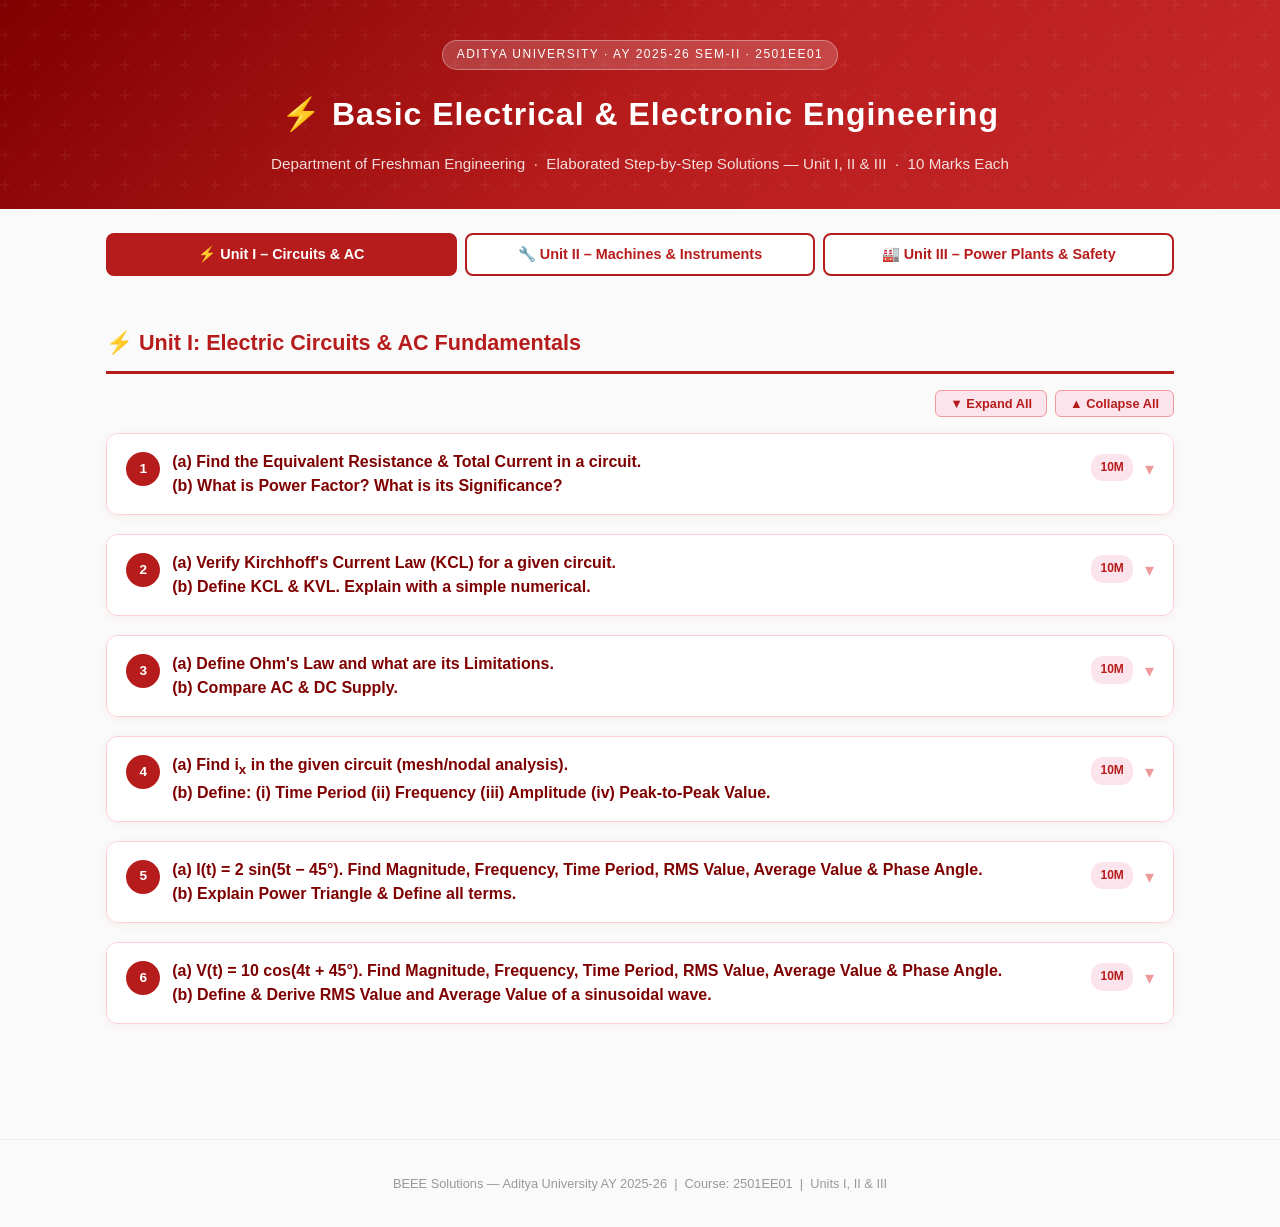
==== beee.html @ 3c29994c "Add files via upload" ====
<!DOCTYPE html>
<html lang="en">
<head>
<meta charset="UTF-8">
<meta name="viewport" content="width=device-width, initial-scale=1.0">
<title>BEEE Solutions – Unit I, II & III | Aditya University</title>
<link rel="stylesheet" href="css/style.css">
<style>
/* ===== PAGE-SPECIFIC OVERRIDES ===== */
:root {
  --primary: #b71c1c;
  --primary-dark: #7f0000;
  --primary-mid: #c62828;
  --accent: #ff6f00;
  --accent-light: #fff8e1;
  --bg: #fafafa;
  --card-bg: #ffffff;
  --border: #ffcdd2;
  --text: #1a1a1a;
  --muted: #666;
  --code-bg: #1a1a1a;
  --code-color: #ef9a9a;
  --step-bg: #fff3f3;
  --step-border: #b71c1c;
  --ans-bg: linear-gradient(90deg,#e8f5e9,#f1f8e9);
  --ans-border: #43a047;
  --ans-text: #1b5e20;
}

* { box-sizing: border-box; margin: 0; padding: 0; }

body {
  font-family: 'Georgia', 'Times New Roman', serif;
  background: var(--bg);
  color: var(--text);
  font-size: 15px;
  line-height: 1.8;
}

/* ── HEADER ── */
header {
  background: linear-gradient(135deg, #7f0000, #b71c1c, #c62828);
  color: #fff;
  text-align: center;
  padding: 2.5rem 1.5rem 2rem;
  position: relative;
  overflow: hidden;
}
header::before {
  content: '';
  position: absolute;
  inset: 0;
  background: url("data:image/svg+xml,%3Csvg width='60' height='60' viewBox='0 0 60 60' xmlns='http://www.w3.org/2000/svg'%3E%3Cg fill='none' fill-rule='evenodd'%3E%3Cg fill='%23ffffff' fill-opacity='0.04'%3E%3Cpath d='M36 34v-4h-2v4h-4v2h4v4h2v-4h4v-2h-4zm0-30V0h-2v4h-4v2h4v4h2V6h4V4h-4zM6 34v-4H4v4H0v2h4v4h2v-4h4v-2H6zM6 4V0H4v4H0v2h4v4h2V6h4V4H6z'/%3E%3C/g%3E%3C/g%3E%3C/svg%3E");
}
header .badge {
  display: inline-block;
  background: rgba(255,255,255,.18);
  border: 1px solid rgba(255,255,255,.35);
  border-radius: 20px;
  padding: 3px 14px;
  font-size: .75rem;
  letter-spacing: 1.5px;
  text-transform: uppercase;
  margin-bottom: 1rem;
  font-family: 'Arial', sans-serif;
}
header h1 {
  font-size: 2rem;
  font-weight: 800;
  letter-spacing: 1px;
  margin-bottom: .4rem;
  font-family: 'Arial', sans-serif;
}
header p { font-size: .95rem; opacity: .85; font-family: 'Arial', sans-serif; }

/* ── TABS ── */
.tabs {
  display: flex;
  gap: 8px;
  max-width: 1100px;
  margin: 1.5rem auto 0;
  padding: 0 1rem;
  flex-wrap: wrap;
}
.tab-btn {
  flex: 1;
  min-width: 180px;
  padding: 11px 16px;
  border: 2px solid var(--primary);
  background: #fff;
  color: var(--primary);
  font-weight: 700;
  font-size: .9rem;
  border-radius: 8px;
  cursor: pointer;
  transition: all .2s;
  font-family: 'Arial', sans-serif;
}
.tab-btn.active, .tab-btn:hover { background: var(--primary); color: #fff; }

/* ── CONTAINER ── */
.container { max-width: 1100px; margin: 0 auto; padding: 1.5rem 1rem 4rem; }
.tab-content { display: none; }
.tab-content.active { display: block; }

/* ── UNIT TITLE ── */
.unit-title {
  font-size: 1.35rem;
  font-weight: 800;
  color: var(--primary);
  border-bottom: 3px solid var(--primary);
  padding-bottom: 8px;
  margin: 1.5rem 0 1rem;
  display: flex;
  align-items: center;
  gap: 10px;
  font-family: 'Arial', sans-serif;
}

/* ── CTRL BAR ── */
.ctrl-bar { display: flex; justify-content: flex-end; gap: 8px; margin-bottom: 1rem; }
.ctrl-btn {
  background: #fce4ec;
  border: 1px solid #ef9a9a;
  color: var(--primary);
  font-weight: 600;
  font-size: .8rem;
  padding: 5px 14px;
  border-radius: 6px;
  cursor: pointer;
  font-family: 'Arial', sans-serif;
}
.ctrl-btn:hover { background: var(--primary); color: #fff; }

/* ── QUESTION CARD ── */
.q-card {
  background: var(--card-bg);
  border: 1px solid var(--border);
  border-radius: 12px;
  margin-bottom: 1.2rem;
  box-shadow: 0 2px 8px rgba(183,28,28,.06);
  overflow: hidden;
  transition: box-shadow .2s;
}
.q-card:hover { box-shadow: 0 4px 18px rgba(183,28,28,.13); }
.q-header {
  display: flex;
  align-items: flex-start;
  gap: 12px;
  padding: 1rem 1.2rem;
  cursor: pointer;
  user-select: none;
  background: #fff;
}
.q-num {
  flex-shrink: 0;
  width: 34px;
  height: 34px;
  background: var(--primary);
  color: #fff;
  border-radius: 50%;
  display: flex;
  align-items: center;
  justify-content: center;
  font-weight: 800;
  font-size: .85rem;
  margin-top: 2px;
  font-family: 'Arial', sans-serif;
}
.q-text {
  flex: 1;
  font-weight: 700;
  font-size: 1rem;
  color: var(--primary-dark);
  line-height: 1.5;
  font-family: 'Arial', sans-serif;
}
.q-marks {
  flex-shrink: 0;
  background: #fce4ec;
  color: var(--primary);
  font-size: .75rem;
  font-weight: 700;
  padding: 3px 9px;
  border-radius: 12px;
  white-space: nowrap;
  font-family: 'Arial', sans-serif;
  margin-top: 4px;
}
.q-toggle {
  flex-shrink: 0;
  font-size: 1.1rem;
  color: #ef9a9a;
  margin-top: 4px;
  transition: transform .25s;
}
.q-card.open .q-toggle { transform: rotate(180deg); color: var(--primary); }

.q-body { display: none; border-top: 2px solid #fce4ec; background: #fff9f9; }
.q-card.open .q-body { display: block; }
.q-body-inner { padding: 1.4rem 1.5rem; }

/* ── PART HEADER ── */
.part-header {
  display: flex;
  align-items: center;
  gap: 10px;
  background: var(--primary);
  color: #fff;
  padding: 6px 14px;
  border-radius: 6px;
  margin: 1rem 0 .7rem;
  font-family: 'Arial', sans-serif;
  font-weight: 700;
  font-size: .9rem;
}

/* ── STEP GROUP ── */
.step-group { margin-bottom: 1.1rem; }
.step-label {
  display: inline-block;
  background: var(--primary);
  color: #fff;
  font-size: .72rem;
  font-weight: 700;
  letter-spacing: 1.5px;
  text-transform: uppercase;
  padding: 3px 10px;
  border-radius: 4px 4px 0 0;
  margin-bottom: 0;
  font-family: 'Arial', sans-serif;
}
.step-body {
  background: var(--step-bg);
  border-left: 4px solid var(--primary);
  border-radius: 0 6px 6px 6px;
  padding: 10px 14px;
}
.step-body p, .step-body li { margin-bottom: 4px; font-size: .95rem; }
.step-body ul { padding-left: 18px; }

/* ── CONCEPT BOX ── */
.concept-box {
  background: var(--accent-light);
  border-left: 4px solid var(--accent);
  border-radius: 0 6px 6px 0;
  padding: 10px 14px;
  margin-bottom: 1rem;
  font-size: .93rem;
  font-family: 'Arial', sans-serif;
}
.concept-box strong { color: #e65100; }

/* ── NOTE ── */
.note {
  background: #fff3e0;
  border-left: 4px solid #ff8f00;
  border-radius: 0 6px 6px 0;
  padding: 8px 12px;
  margin: 8px 0;
  font-size: .88rem;
  color: #7a4000;
  font-family: 'Arial', sans-serif;
}

/* ── MATH / CODE ── */
.math {
  display: block;
  background: var(--code-bg);
  color: var(--code-color);
  font-family: 'Courier New', monospace;
  font-size: .9rem;
  padding: 10px 16px;
  border-radius: 6px;
  margin: 8px 0;
  white-space: pre-wrap;
  line-height: 1.9;
}

/* ── ANSWER BOX ── */
.ans-box {
  background: var(--ans-bg);
  border: 2px solid var(--ans-border);
  border-radius: 8px;
  padding: 12px 18px;
  margin-top: 1rem;
  display: flex;
  gap: 10px;
  align-items: flex-start;
  font-family: 'Arial', sans-serif;
}
.ans-icon { font-size: 1.3rem; flex-shrink: 0; }
.ans-text { font-weight: 700; font-size: 1rem; color: var(--ans-text); }

/* ── IMAGE BLOCK ── */
.img-block {
  text-align: center;
  margin: 1rem 0;
}
.img-block img {
  max-width: 100%;
  max-height: 320px;
  border-radius: 8px;
  border: 2px solid var(--border);
  box-shadow: 0 2px 12px rgba(0,0,0,.12);
  object-fit: contain;
  background: #fff;
}
.img-caption {
  font-size: .8rem;
  color: var(--muted);
  margin-top: 5px;
  font-style: italic;
  font-family: 'Arial', sans-serif;
}

/* ── TABLE ── */
.comp-table {
  width: 100%;
  border-collapse: collapse;
  margin: .8rem 0;
  font-size: .9rem;
  font-family: 'Arial', sans-serif;
}
.comp-table th {
  background: var(--primary);
  color: #fff;
  padding: 8px 12px;
  text-align: left;
  font-weight: 700;
}
.comp-table td {
  padding: 7px 12px;
  border: 1px solid var(--border);
  vertical-align: top;
}
.comp-table tr:nth-child(even) td { background: #fff9f9; }

/* ── FORMULA BOX ── */
.formula {
  background: #fff9c4;
  border: 1px solid #f9a825;
  border-radius: 6px;
  padding: 8px 14px;
  font-family: 'Courier New', monospace;
  font-size: .95rem;
  margin: 8px 0;
  text-align: center;
}

/* ── VERIFY BADGE ── */
.verify {
  display: inline-flex;
  align-items: center;
  gap: 5px;
  background: #e8f5e9;
  border: 1px solid #a5d6a7;
  color: #1b5e20;
  font-size: .75rem;
  font-weight: 700;
  padding: 3px 10px;
  border-radius: 20px;
  margin-bottom: .7rem;
  letter-spacing: .5px;
  font-family: 'Arial', sans-serif;
}

/* ── PRINT ── */
@media print {
  .tabs, .ctrl-bar { display: none; }
  .tab-content { display: block !important; }
  .q-body { display: block !important; }
  .q-toggle { display: none; }
  body { background: #fff; }
  .q-card { box-shadow: none; border: 1px solid #ccc; page-break-inside: avoid; }
}
</style>
</head>
<body>

<header>
  <div class="badge">Aditya University · AY 2025-26 SEM-II · 2501EE01</div>
  <h1>⚡ Basic Electrical &amp; Electronic Engineering</h1>
  <p>Department of Freshman Engineering &nbsp;·&nbsp; Elaborated Step-by-Step Solutions — Unit I, II &amp; III &nbsp;·&nbsp; 10 Marks Each</p>
</header>

<div class="tabs">
  <button class="tab-btn active" onclick="switchTab('u1')">⚡ Unit I – Circuits &amp; AC</button>
  <button class="tab-btn" onclick="switchTab('u2')">🔧 Unit II – Machines &amp; Instruments</button>
  <button class="tab-btn" onclick="switchTab('u3')">🏭 Unit III – Power Plants &amp; Safety</button>
</div>

<div class="container">

<!-- ════════════════════ UNIT I ════════════════════ -->
<div id="u1" class="tab-content active">
<div class="unit-title">⚡ Unit I: Electric Circuits &amp; AC Fundamentals</div>
<div class="ctrl-bar">
  <button class="ctrl-btn" onclick="expandAll('u1')">▼ Expand All</button>
  <button class="ctrl-btn" onclick="collapseAll('u1')">▲ Collapse All</button>
</div>

<!-- Q1 -->
<div class="q-card" onclick="toggle(this)">
<div class="q-header">
  <div class="q-num">1</div>
  <div class="q-text">
    (a) Find the Equivalent Resistance &amp; Total Current in a circuit.<br>
    (b) What is Power Factor? What is its Significance?
  </div>
  <div class="q-marks">10M</div>
  <div class="q-toggle">▾</div>
</div>
<div class="q-body"><div class="q-body-inner">

<div class="part-header">Part (a): Equivalent Resistance &amp; Total Current</div>

<div class="concept-box"><strong>Key Concept:</strong> In a series circuit, R<sub>eq</sub> = R₁ + R₂ + ... | In a parallel circuit, 1/R<sub>eq</sub> = 1/R₁ + 1/R₂ + ... | Total Current I = V / R<sub>eq</sub> (Ohm's Law)</div>

<div class="img-block">
  <img src="https://upload.wikimedia.org/wikipedia/commons/thumb/9/9b/Resistors_in_series_and_parallel.svg/600px-Resistors_in_series_and_parallel.svg.png" alt="Resistors in Series and Parallel">
  <div class="img-caption">Fig: Resistors in Series and Parallel combination</div>
</div>

<div class="step-group">
<div class="step-label">Series Circuit Analysis</div>
<div class="step-body">
<code class="math">For resistors R₁, R₂, R₃ connected in SERIES:
  R_eq = R₁ + R₂ + R₃

Example: R₁ = 10Ω, R₂ = 20Ω, R₃ = 30Ω, V = 60V
  R_eq = 10 + 20 + 30 = 60Ω
  I_total = V / R_eq = 60 / 60 = 1 A

  Voltage drops:
    V₁ = I × R₁ = 1 × 10 = 10V
    V₂ = I × R₂ = 1 × 20 = 20V
    V₃ = I × R₃ = 1 × 30 = 30V
    Check: V₁ + V₂ + V₃ = 10 + 20 + 30 = 60V ✓</code>
</div></div>

<div class="step-group">
<div class="step-label">Parallel Circuit Analysis</div>
<div class="step-body">
<code class="math">For resistors R₁, R₂, R₃ connected in PARALLEL:
  1/R_eq = 1/R₁ + 1/R₂ + 1/R₃

Example: R₁ = 10Ω, R₂ = 20Ω, R₃ = 30Ω, V = 60V
  1/R_eq = 1/10 + 1/20 + 1/30
         = 6/60 + 3/60 + 2/60
         = 11/60
  R_eq = 60/11 ≈ 5.45Ω

  I_total = V / R_eq = 60 / 5.45 ≈ 11 A

  Branch currents:
    I₁ = V/R₁ = 60/10 = 6A
    I₂ = V/R₂ = 60/20 = 3A
    I₃ = V/R₃ = 60/30 = 2A
    I_total = 6 + 3 + 2 = 11A ✓</code>
</div></div>

<div class="part-header">Part (b): Power Factor and its Significance</div>

<div class="step-group">
<div class="step-label">Definition of Power Factor</div>
<div class="step-body">
<p>Power Factor (PF) is the ratio of <strong>Active (Real) Power (P)</strong> consumed by a circuit to the <strong>Apparent Power (S)</strong> supplied to the circuit.</p>
<div class="formula">Power Factor = P / S = cos φ</div>
<code class="math">Where:
  P = Active Power (Watts, W)         — useful work done
  S = Apparent Power (Volt-Amperes, VA) — total power supplied
  Q = Reactive Power (VAR)             — stored/returned power

  Power Factor = cos φ  (dimensionless, ranges from 0 to 1)
  φ = phase angle between voltage and current</code>
</div></div>

<div class="step-group">
<div class="step-label">Power Factor Triangle</div>
<div class="step-body">
<code class="math">  S (Apparent Power, VA)
  │╲
  │  ╲
Q │    ╲  S = √(P² + Q²)
  │      ╲
  └────────╲
      P (Real Power, W)

  cos φ = P/S (Power Factor)
  sin φ = Q/S
  tan φ = Q/P</code>
</div></div>

<div class="step-group">
<div class="step-label">Significance of Power Factor</div>
<div class="step-body">
<ul>
  <li><strong>Unity PF (cos φ = 1):</strong> Pure resistive load — all power is consumed as useful work (ideal condition).</li>
  <li><strong>Zero PF (cos φ = 0):</strong> Pure reactive load — no real power consumed, all power is reactive.</li>
  <li><strong>Low PF (0 to 0.8):</strong> More current drawn for the same real power → increased I²R losses in transmission lines.</li>
  <li><strong>Economic Significance:</strong> Electricity boards penalize industries with low PF (below 0.85). Higher PF reduces electricity bills.</li>
  <li><strong>Equipment Rating:</strong> Generators, transformers, cables are rated in kVA. Low PF means less kW output for same kVA capacity.</li>
  <li><strong>Power Factor Correction:</strong> Achieved by connecting capacitor banks in parallel for inductive loads (motors, transformers).</li>
</ul>
</div></div>

<div class="ans-box"><div class="ans-icon">✅</div>
<div class="ans-text">R_eq(series) = ΣR; R_eq(parallel) = 1/Σ(1/R); I = V/R_eq. Power Factor = cos φ = P/S; Low PF increases losses and electricity cost; corrected using capacitors.</div></div>
</div></div></div>

<!-- Q2 -->
<div class="q-card" onclick="toggle(this)">
<div class="q-header">
  <div class="q-num">2</div>
  <div class="q-text">
    (a) Verify Kirchhoff's Current Law (KCL) for a given circuit.<br>
    (b) Define KCL &amp; KVL. Explain with a simple numerical.
  </div>
  <div class="q-marks">10M</div>
  <div class="q-toggle">▾</div>
</div>
<div class="q-body"><div class="q-body-inner">

<div class="part-header">Part (a) &amp; (b): Kirchhoff's Laws</div>

<div class="img-block">
  <img src="https://upload.wikimedia.org/wikipedia/commons/thumb/e/e4/Kirchhoff%27s_Current_Law.svg/600px-Kirchhoff%27s_Current_Law.svg.png" alt="Kirchhoff's Current Law Diagram">
  <div class="img-caption">Fig: KCL – Sum of currents at a node</div>
</div>

<div class="step-group">
<div class="step-label">Kirchhoff's Current Law (KCL) — Definition</div>
<div class="step-body">
<p><strong>Statement:</strong> The algebraic sum of all currents entering and leaving a junction (node) is zero.</p>
<div class="formula">ΣI_entering = ΣI_leaving &nbsp;&nbsp;&nbsp; OR &nbsp;&nbsp;&nbsp; ΣI = 0 at any node</div>
<p>Based on the <strong>Law of Conservation of Charge</strong> — charge cannot accumulate at a node.</p>
</div></div>

<div class="step-group">
<div class="step-label">Kirchhoff's Voltage Law (KVL) — Definition</div>
<div class="step-body">
<p><strong>Statement:</strong> The algebraic sum of all voltages (EMFs and voltage drops) around any closed loop is zero.</p>
<div class="formula">ΣV = 0 &nbsp;&nbsp; (around any closed loop)</div>
<p>Based on the <strong>Law of Conservation of Energy</strong> — energy gained from EMF sources equals energy lost in resistors.</p>
</div></div>

<div class="step-group">
<div class="step-label">Numerical — Applying KVL (Single Loop)</div>
<div class="step-body">
<code class="math">Circuit: Battery E = 20V, R₁ = 4Ω, R₂ = 6Ω in series

Applying KVL (clockwise loop):
  +E − I×R₁ − I×R₂ = 0
  20 − 4I − 6I = 0
  20 = 10I
  I = 2 A

Voltage drops:
  V_R1 = I × R₁ = 2 × 4 = 8V
  V_R2 = I × R₂ = 2 × 6 = 12V

Verification: 8 + 12 = 20V = E ✓  (KVL verified)</code>
</div></div>

<div class="step-group">
<div class="step-label">Numerical — Applying KCL (Junction with 3 branches)</div>
<div class="step-body">
<code class="math">At node A, three branches meet:
  I₁ = 6A  (entering)
  I₂ = 4A  (entering)
  I₃ = ?   (leaving)

Applying KCL:
  ΣI_entering = ΣI_leaving
  I₁ + I₂ = I₃
  6 + 4 = I₃
  I₃ = 10 A  (leaving the node)

Check: ΣI = 6 + 4 − 10 = 0 ✓  (KCL verified)</code>
</div></div>

<div class="step-group">
<div class="step-label">Verification in a Two-Mesh Network</div>
<div class="step-body">
<code class="math">Two-mesh circuit:
  Mesh 1: E₁ = 12V, R₁ = 2Ω (shared: R₃ = 4Ω)
  Mesh 2: E₂ = 6V,  R₂ = 2Ω (shared: R₃ = 4Ω)

Let mesh currents: I₁ (clockwise in mesh 1), I₂ (clockwise in mesh 2)

KVL for Mesh 1:  12 − 2I₁ − 4(I₁ − I₂) = 0
                 12 − 6I₁ + 4I₂ = 0  ...(1)

KVL for Mesh 2:  6 − 2I₂ − 4(I₂ − I₁) = 0
                 6 − 6I₂ + 4I₁ = 0   ...(2)

Solving: I₁ = 2A, I₂ = 1.67A
Current in shared resistor R₃ = I₁ − I₂ = 0.33A

KCL at junction: 2A in, 1.67A + 0.33A = 2A out ✓</code>
</div></div>

<div class="ans-box"><div class="ans-icon">✅</div>
<div class="ans-text">KCL: ΣI_in = ΣI_out at any node. KVL: ΣV = 0 around any closed loop. Both verified numerically.</div></div>
</div></div></div>

<!-- Q3 -->
<div class="q-card" onclick="toggle(this)">
<div class="q-header">
  <div class="q-num">3</div>
  <div class="q-text">
    (a) Define Ohm's Law and what are its Limitations.<br>
    (b) Compare AC &amp; DC Supply.
  </div>
  <div class="q-marks">10M</div>
  <div class="q-toggle">▾</div>
</div>
<div class="q-body"><div class="q-body-inner">

<div class="part-header">Part (a): Ohm's Law and its Limitations</div>

<div class="img-block">
  <img src="https://upload.wikimedia.org/wikipedia/commons/thumb/3/3a/Ohm%27s_Law_graph.svg/400px-Ohm%27s_Law_graph.svg.png" alt="Ohm's Law V-I Graph">
  <div class="img-caption">Fig: Ohm's Law – Linear V-I Characteristic</div>
</div>

<div class="step-group">
<div class="step-label">Statement of Ohm's Law</div>
<div class="step-body">
<p><strong>Statement:</strong> At constant temperature, the current flowing through a conductor is directly proportional to the potential difference (voltage) applied across it.</p>
<div class="formula">V = I × R &nbsp;&nbsp;&nbsp; OR &nbsp;&nbsp;&nbsp; I = V/R &nbsp;&nbsp;&nbsp; OR &nbsp;&nbsp;&nbsp; R = V/I</div>
<code class="math">Where:
  V = Voltage (Volts, V)
  I = Current (Amperes, A)
  R = Resistance (Ohms, Ω) — constant of proportionality

Example: V = 12V, R = 4Ω  →  I = 12/4 = 3A</code>
</div></div>

<div class="step-group">
<div class="step-label">Limitations of Ohm's Law</div>
<div class="step-body">
<ul>
  <li><strong>Temperature Dependence:</strong> Valid only at constant temperature. Resistance of metals increases with temperature, so the law doesn't apply strictly when temperature varies.</li>
  <li><strong>Non-linear Devices:</strong> Does not apply to non-ohmic (unilateral) devices like diodes, transistors, thermistors, and LDRs where V-I is not linear.</li>
  <li><strong>Electrolytes:</strong> Does not apply to electrolytic solutions — current causes chemical changes that alter resistance.</li>
  <li><strong>Arc discharge &amp; gas discharge tubes:</strong> Current varies non-linearly with voltage.</li>
  <li><strong>Semiconductors:</strong> Silicon, germanium do not obey Ohm's law — resistance changes with voltage and current magnitude.</li>
  <li><strong>Magnetic materials:</strong> When resistance changes due to magnetic effects, the linear relationship breaks down.</li>
</ul>
</div></div>

<div class="part-header">Part (b): Comparison of AC and DC Supply</div>

<div class="img-block">
  <img src="https://upload.wikimedia.org/wikipedia/commons/thumb/7/77/Comparison_of_DC_and_AC.svg/600px-Comparison_of_DC_and_AC.svg.png" alt="AC vs DC waveforms">
  <div class="img-caption">Fig: AC (sinusoidal) vs DC (constant) waveforms</div>
</div>

<table class="comp-table">
<tr><th>Parameter</th><th>DC (Direct Current)</th><th>AC (Alternating Current)</th></tr>
<tr><td>Direction</td><td>Flows in one direction only</td><td>Reverses direction periodically</td></tr>
<tr><td>Waveform</td><td>Straight line (constant)</td><td>Sinusoidal (or other wave shapes)</td></tr>
<tr><td>Frequency</td><td>Zero (0 Hz)</td><td>50 Hz (India) / 60 Hz (USA)</td></tr>
<tr><td>Magnitude</td><td>Constant</td><td>Varies continuously with time</td></tr>
<tr><td>Generation</td><td>Batteries, DC generators, rectifiers</td><td>AC generators (alternators)</td></tr>
<tr><td>Transmission</td><td>Cannot be stepped up/down easily</td><td>Easily stepped up/down using transformers</td></tr>
<tr><td>Losses</td><td>Higher for long-distance</td><td>Lower for long-distance (high voltage)</td></tr>
<tr><td>Safety</td><td>Relatively safer</td><td>More dangerous at same voltage</td></tr>
<tr><td>Applications</td><td>Electronic circuits, batteries, EV charging</td><td>Domestic supply, industrial motors</td></tr>
<tr><td>Expression</td><td>V = constant (e.g., 12V, 5V)</td><td>v(t) = V_m sin(ωt ± φ)</td></tr>
</table>

<div class="ans-box"><div class="ans-icon">✅</div>
<div class="ans-text">Ohm's Law: V = IR (constant temperature). Limitations: non-ohmic devices, semiconductors, temperature changes. AC alternates direction; DC is unidirectional. AC preferred for transmission due to transformer compatibility.</div></div>
</div></div></div>

<!-- Q4 -->
<div class="q-card" onclick="toggle(this)">
<div class="q-header">
  <div class="q-num">4</div>
  <div class="q-text">
    (a) Find i<sub>x</sub> in the given circuit (mesh/nodal analysis).<br>
    (b) Define: (i) Time Period (ii) Frequency (iii) Amplitude (iv) Peak-to-Peak Value.
  </div>
  <div class="q-marks">10M</div>
  <div class="q-toggle">▾</div>
</div>
<div class="q-body"><div class="q-body-inner">

<div class="part-header">Part (a): Finding i<sub>x</sub> using KVL/Mesh Analysis</div>

<div class="step-group">
<div class="step-label">Typical Problem — Finding Unknown Current</div>
<div class="step-body">
<code class="math">Example circuit: V = 24V, R₁ = 3Ω, R₂ = 6Ω, R₃ = 4Ω
  R₁ is in series, R₂ and R₃ are in parallel.

Step 1: Find equivalent resistance of R₂ ∥ R₃
  R₂₃ = (R₂ × R₃) / (R₂ + R₃) = (6 × 4) / (6 + 4) = 24/10 = 2.4Ω

Step 2: Total resistance
  R_total = R₁ + R₂₃ = 3 + 2.4 = 5.4Ω

Step 3: Total current (main branch)
  I_total = V / R_total = 24 / 5.4 ≈ 4.44A

Step 4: Find i_x (current through R₂)
  Using current divider:
  i_x = I_total × R₃/(R₂ + R₃)
  i_x = 4.44 × 4/(6 + 4) = 4.44 × 0.4 = 1.78A

∴ i_x ≈ 1.78 A</code>
</div></div>

<div class="step-group">
<div class="step-label">Mesh Analysis Method (for dependent source circuits)</div>
<div class="step-body">
<code class="math">For a circuit with dependent source 2i_x:
  Assume V = 10V, R₁ = 2Ω, R₂ = 4Ω, dependent: 2i_x

KVL around mesh:
  10 − 2i_x − 4i_x − 2i_x = 0
  10 = 8i_x
  i_x = 10/8 = 1.25 A</code>
</div></div>

<div class="part-header">Part (b): AC Terminologies</div>

<div class="img-block">
  <img src="https://upload.wikimedia.org/wikipedia/commons/thumb/7/71/Sine_voltage.svg/600px-Sine_voltage.svg.png" alt="AC Sinusoidal Waveform showing Amplitude and Time Period">
  <div class="img-caption">Fig: AC sinusoidal waveform showing key parameters</div>
</div>

<div class="step-group">
<div class="step-label">(i) Time Period (T)</div>
<div class="step-body">
<p><strong>Definition:</strong> The time taken for one complete cycle of an alternating quantity.</p>
<div class="formula">T = 1/f &nbsp;&nbsp;&nbsp; (seconds)</div>
<p>For Indian supply (50 Hz): T = 1/50 = 0.02 seconds = 20 ms</p>
</div></div>

<div class="step-group">
<div class="step-label">(ii) Frequency (f)</div>
<div class="step-body">
<p><strong>Definition:</strong> The number of complete cycles completed per second by an alternating quantity.</p>
<div class="formula">f = 1/T &nbsp;&nbsp;&nbsp; (Hertz, Hz)</div>
<p>India: 50 Hz; USA: 60 Hz. Higher frequency → faster oscillation.</p>
</div></div>

<div class="step-group">
<div class="step-label">(iii) Amplitude (Peak Value, V<sub>m</sub> or I<sub>m</sub>)</div>
<div class="step-body">
<p><strong>Definition:</strong> The maximum value reached by the alternating quantity in either the positive or negative half-cycle.</p>
<div class="formula">v(t) = V_m sin(ωt) &nbsp;→&nbsp; Amplitude = V_m</div>
<p>For 230V supply: V_m = 230 × √2 ≈ 325.27V</p>
</div></div>

<div class="step-group">
<div class="step-label">(iv) Peak-to-Peak Value (V<sub>pp</sub>)</div>
<div class="step-body">
<p><strong>Definition:</strong> The total voltage variation from the maximum positive peak to the maximum negative peak.</p>
<div class="formula">V_pp = 2 × V_m</div>
<p>For 230V RMS supply: V_pp = 2 × 325.27 ≈ 650.54V</p>
</div></div>

<div class="ans-box"><div class="ans-icon">✅</div>
<div class="ans-text">i_x found using current divider / KVL. T = 1/f; f = cycles/sec; Amplitude = peak value V_m; Peak-to-Peak = 2V_m.</div></div>
</div></div></div>

<!-- Q5 -->
<div class="q-card" onclick="toggle(this)">
<div class="q-header">
  <div class="q-num">5</div>
  <div class="q-text">
    (a) I(t) = 2 sin(5t − 45°). Find Magnitude, Frequency, Time Period, RMS Value, Average Value &amp; Phase Angle.<br>
    (b) Explain Power Triangle &amp; Define all terms.
  </div>
  <div class="q-marks">10M</div>
  <div class="q-toggle">▾</div>
</div>
<div class="q-body"><div class="q-body-inner">

<div class="part-header">Part (a): AC Current Analysis — I(t) = 2 sin(5t − 45°)</div>

<div class="step-group">
<div class="step-label">Step 1 — Standard Form Identification</div>
<div class="step-body">
<code class="math">General form: i(t) = I_m × sin(ωt ± φ)

Given:  i(t) = 2 sin(5t − 45°)

Comparing:
  I_m (Peak/Maximum) = 2 A
  ω (Angular frequency) = 5 rad/s
  φ (Phase angle) = −45° (lagging by 45°)</code>
</div></div>

<div class="step-group">
<div class="step-label">Step 2 — Frequency</div>
<div class="step-body">
<code class="math">ω = 2πf
5 = 2πf
f = 5 / (2π) = 5 / 6.2832 ≈ 0.796 Hz</code>
</div></div>

<div class="step-group">
<div class="step-label">Step 3 — Time Period</div>
<div class="step-body">
<code class="math">T = 1/f = 1/0.796 ≈ 1.257 seconds
OR
T = 2π/ω = 2π/5 ≈ 1.257 s</code>
</div></div>

<div class="step-group">
<div class="step-label">Step 4 — RMS Value</div>
<div class="step-body">
<code class="math">For sinusoidal waveform:
  I_rms = I_m / √2
  I_rms = 2 / √2 = 2 / 1.4142 ≈ 1.414 A

RMS value = 1.414 A  (or √2 A)</code>
</div></div>

<div class="step-group">
<div class="step-label">Step 5 — Average Value</div>
<div class="step-body">
<code class="math">For sinusoidal waveform (over half cycle):
  I_avg = (2/π) × I_m
  I_avg = (2/π) × 2 = 4/π ≈ 1.273 A

Note: Average over full cycle = 0 (for pure sine wave)</code>
</div></div>

<div class="step-group">
<div class="step-label">Step 6 — Summary of Results</div>
<div class="step-body">
<code class="math">┌─────────────────────────────────────┐
│  i(t) = 2 sin(5t − 45°)            │
├──────────────────┬──────────────────┤
│ Peak Value I_m   │  2 A             │
│ Angular freq ω   │  5 rad/s         │
│ Frequency f      │  0.796 Hz        │
│ Time Period T     │  1.257 s         │
│ RMS Value        │  1.414 A (= √2)  │
│ Average Value    │  1.273 A (= 4/π) │
│ Phase Angle      │  −45° (lagging)  │
└──────────────────┴──────────────────┘</code>
</div></div>

<div class="part-header">Part (b): Power Triangle</div>

<div class="img-block">
  <img src="https://upload.wikimedia.org/wikipedia/commons/thumb/7/75/Power_triangle.svg/500px-Power_triangle.svg.png" alt="Power Triangle showing P, Q and S">
  <div class="img-caption">Fig: Power Triangle — Active (P), Reactive (Q) and Apparent Power (S)</div>
</div>

<div class="step-group">
<div class="step-label">Power Triangle Explanation</div>
<div class="step-body">
<code class="math">The power triangle represents the relationship between the three types
of electrical power in an AC circuit:

   S (kVA)
   │╲
   │  ╲
Q  │    ╲  S = √(P² + Q²)
(kVAR)│    ╲
   └────────╲
       P (kW)
       φ = phase angle

────────────────────────────────────────────
TERM        SYMBOL   UNIT    FORMULA
────────────────────────────────────────────
Active Power   P      kW     P = VIcosφ = I²R
Reactive Power Q      kVAR   Q = VIsinφ = I²X
Apparent Power S      kVA    S = VI = √(P² + Q²)
Power Factor   PF     none   PF = P/S = cosφ
────────────────────────────────────────────</code>
</div></div>

<div class="step-group">
<div class="step-label">Definitions of Each Term</div>
<div class="step-body">
<ul>
  <li><strong>Active Power (P):</strong> Real power actually consumed and converted to useful work (heat, light, mechanical). Unit: Watt (W) or kW.</li>
  <li><strong>Reactive Power (Q):</strong> Power oscillating between source and reactive components (L or C). Not consumed but reduces system efficiency. Unit: VAR or kVAR.</li>
  <li><strong>Apparent Power (S):</strong> Total power supplied by the source = product of RMS voltage and RMS current. Unit: VA or kVA.</li>
  <li><strong>Power Factor (PF):</strong> Ratio P/S = cosφ. Ranges 0–1. Unity = pure resistive. Low PF = wasteful.</li>
</ul>
</div></div>

<div class="ans-box"><div class="ans-icon">✅</div>
<div class="ans-text">I_m=2A, f≈0.796Hz, T≈1.257s, I_rms=√2≈1.414A, I_avg=4/π≈1.273A, φ=−45°. Power Triangle: P=VIcosφ, Q=VIsinφ, S=VI=√(P²+Q²).</div></div>
</div></div></div>

<!-- Q6 -->
<div class="q-card" onclick="toggle(this)">
<div class="q-header">
  <div class="q-num">6</div>
  <div class="q-text">
    (a) V(t) = 10 cos(4t + 45°). Find Magnitude, Frequency, Time Period, RMS Value, Average Value &amp; Phase Angle.<br>
    (b) Define &amp; Derive RMS Value and Average Value of a sinusoidal wave.
  </div>
  <div class="q-marks">10M</div>
  <div class="q-toggle">▾</div>
</div>
<div class="q-body"><div class="q-body-inner">

<div class="part-header">Part (a): AC Voltage Analysis — V(t) = 10 cos(4t + 45°)</div>

<div class="step-group">
<div class="step-label">Step 1 — Identify Parameters</div>
<div class="step-body">
<code class="math">General form: v(t) = V_m cos(ωt ± φ)

Given: v(t) = 10 cos(4t + 45°)

  V_m (Peak Magnitude) = 10 V
  ω = 4 rad/s
  φ = +45° (leading by 45°)</code>
</div></div>

<div class="step-group">
<div class="step-label">Step 2 — Frequency and Time Period</div>
<div class="step-body">
<code class="math">f = ω / (2π) = 4 / (2π) ≈ 0.637 Hz

T = 1/f = 2π/4 = π/2 ≈ 1.571 s</code>
</div></div>

<div class="step-group">
<div class="step-label">Step 3 — RMS and Average Values</div>
<div class="step-body">
<code class="math">V_rms = V_m / √2 = 10 / √2 = 10/1.4142 ≈ 7.071 V

V_avg = (2/π) × V_m = (2/π) × 10 = 20/π ≈ 6.366 V

Form Factor = V_rms / V_avg = (V_m/√2) / (2V_m/π) = π/(2√2) ≈ 1.11
Peak Factor  = V_m / V_rms = √2 ≈ 1.414</code>
</div></div>

<div class="step-group">
<div class="step-label">Summary</div>
<div class="step-body">
<code class="math">┌─────────────────────────────────────┐
│  v(t) = 10 cos(4t + 45°)           │
├──────────────────┬──────────────────┤
│ Peak Value V_m   │  10 V            │
│ Angular freq ω   │  4 rad/s         │
│ Frequency f      │  0.637 Hz        │
│ Time Period T     │  1.571 s         │
│ RMS Value        │  7.071 V (=5√2)  │
│ Average Value    │  6.366 V (=20/π) │
│ Phase Angle      │  +45° (leading)  │
└──────────────────┴──────────────────┘</code>
</div></div>

<div class="part-header">Part (b): Derivation of RMS and Average Values</div>

<div class="step-group">
<div class="step-label">RMS Value — Definition &amp; Derivation</div>
<div class="step-body">
<p><strong>RMS (Root Mean Square):</strong> The equivalent DC value that produces the same heating effect as the AC in a purely resistive circuit.</p>
<code class="math">For v(t) = V_m sin(ωt), over one full period T = 2π/ω:

V_rms = √[ (1/T) ∫₀ᵀ v²(t) dt ]

Step 1: v²(t) = V_m² sin²(ωt) = V_m² × (1 − cos 2ωt)/2

Step 2: (1/T) ∫₀ᵀ V_m²/2 × (1 − cos 2ωt) dt

Step 3: = V_m²/2 × [t − sin(2ωt)/(2ω)]₀ᵀ
        = V_m²/2 × [T − 0] / T
        = V_m²/2

Step 4: V_rms = √(V_m²/2) = V_m / √2 ≈ 0.707 V_m

∴ V_rms = V_m / √2</code>
</div></div>

<div class="step-group">
<div class="step-label">Average Value — Definition &amp; Derivation</div>
<div class="step-body">
<p><strong>Average Value:</strong> The mean value of all instantaneous values over a half cycle (for a symmetric AC wave, full-cycle average = 0).</p>
<code class="math">For v(t) = V_m sin(ωt), over half period (0 to π):

V_avg = (1/(π/ω)) ∫₀^(π/ω) V_m sin(ωt) dt

     = (ω/π) × V_m × [−cos(ωt)/ω]₀^(π/ω)

     = (V_m/π) × [−cos(π) + cos(0)]

     = (V_m/π) × [−(−1) + 1]

     = (V_m/π) × 2

∴ V_avg = 2V_m / π ≈ 0.637 V_m</code>
</div></div>

<div class="ans-box"><div class="ans-icon">✅</div>
<div class="ans-text">V_m=10V, f=0.637Hz, T=1.571s, V_rms=7.071V, V_avg=6.366V, φ=+45°. Derivation: V_rms = V_m/√2 ≈ 0.707V_m; V_avg = 2V_m/π ≈ 0.637V_m.</div></div>
</div></div></div>

</div><!-- end u1 -->

<!-- ════════════════════ UNIT II ════════════════════ -->
<div id="u2" class="tab-content">
<div class="unit-title">🔧 Unit II: Electrical Machines &amp; Measuring Instruments</div>
<div class="ctrl-bar">
  <button class="ctrl-btn" onclick="expandAll('u2')">▼ Expand All</button>
  <button class="ctrl-btn" onclick="collapseAll('u2')">▲ Collapse All</button>
</div>

<!-- U2-Q1 -->
<div class="q-card" onclick="toggle(this)">
<div class="q-header">
  <div class="q-num">1</div>
  <div class="q-text">
    (a) What is an Electrical Machine? Briefly explain the operation of a DC Generator.<br>
    (b) Explain the operation of Megger with neat diagram.
  </div>
  <div class="q-marks">10M</div>
  <div class="q-toggle">▾</div>
</div>
<div class="q-body"><div class="q-body-inner">

<div class="part-header">Part (a): DC Generator</div>

<div class="concept-box"><strong>Key Principle:</strong> Faraday's Law of Electromagnetic Induction — "When a conductor moves in a magnetic field, an EMF is induced in it."<br>
<strong>EMF equation:</strong> E = ΦZNP/60A &nbsp; where Φ=flux/pole, Z=conductors, N=RPM, P=poles, A=parallel paths</div>

<div class="img-block">
  <img src="https://upload.wikimedia.org/wikipedia/commons/thumb/b/b2/DC_Generator_Diagram.svg/600px-DC_Generator_Diagram.svg.png" alt="DC Generator diagram">
  <div class="img-caption">Fig: DC Generator – Construction and Working</div>
</div>

<div class="step-group">
<div class="step-label">What is an Electrical Machine?</div>
<div class="step-body">
<p>An <strong>Electrical Machine</strong> is a device that converts energy from one form to another using electromagnetic principles:</p>
<ul>
  <li><strong>Generator:</strong> Converts mechanical energy → Electrical energy</li>
  <li><strong>Motor:</strong> Converts electrical energy → Mechanical energy</li>
  <li><strong>Transformer:</strong> Transfers electrical energy between circuits (changes voltage/current levels)</li>
</ul>
</div></div>

<div class="step-group">
<div class="step-label">Construction of DC Generator</div>
<div class="step-body">
<ul>
  <li><strong>Stator (Field System):</strong> Consists of poles with field windings that produce the magnetic flux. Yoke (outer frame) provides mechanical support.</li>
  <li><strong>Armature (Rotor):</strong> Rotating cylindrical core made of laminated iron. Carries armature conductors (windings) in slots.</li>
  <li><strong>Commutator:</strong> Segmented copper cylinder fitted on the armature shaft. Converts alternating induced EMF in conductors to unidirectional (DC) output.</li>
  <li><strong>Brushes:</strong> Carbon brushes maintain sliding electrical contact with commutator segments to collect current.</li>
</ul>
</div></div>

<div class="step-group">
<div class="step-label">Working Principle of DC Generator</div>
<div class="step-body">
<code class="math">1. The field windings carry DC to create a strong magnetic field (N and S poles).

2. The armature is rotated mechanically by a prime mover (engine/turbine).

3. Armature conductors cut the magnetic flux lines → EMF is induced
   (Faraday's Law: e = B × l × v × sin θ)

4. The induced EMF is alternating (AC) in the armature conductors.

5. The commutator rectifies the AC to DC at the output terminals.

6. Carbon brushes collect this DC current and supply to external circuit.

EMF equation:
   E = (ΦZNP) / (60A)
   Φ = flux per pole (Wb)
   Z = total armature conductors
   N = speed (rpm)
   P = number of poles
   A = number of parallel paths (= 2 for wave winding, = P for lap)</code>
</div></div>

<div class="part-header">Part (b): Megger — High Resistance Insulation Tester</div>

<div class="img-block">
  <img src="https://upload.wikimedia.org/wikipedia/commons/thumb/f/f8/Megger_insulation_tester.jpg/400px-Megger_insulation_tester.jpg" alt="Megger insulation tester">
  <div class="img-caption">Fig: Megger – used for measuring insulation resistance</div>
</div>

<div class="step-group">
<div class="step-label">What is a Megger?</div>
<div class="step-body">
<p>A <strong>Megger</strong> (Megaohmmeter) is an instrument used to measure very high electrical resistances — particularly the <strong>insulation resistance</strong> of cables, motors, transformers, and other equipment. It applies a high DC voltage (500V, 1000V, or 2500V) and measures the leakage current to determine resistance in Megaohms (MΩ).</p>
</div></div>

<div class="step-group">
<div class="step-label">Construction and Operation of Megger</div>
<div class="step-body">
<code class="math">Components:
  1. Hand-operated DC generator (or battery + DC-DC converter in digital types)
     – Generates 500V or 1000V DC.
  2. Two coils (Current Coil &amp; Pressure/Voltage Coil) — cross-coil type movement.
  3. Deflecting coil connected across measured resistance R_x.
  4. Control coil (connected in series with a fixed resistor R_s) limits current.

Working:
  ┌─────────────────────────────────────────────┐
  │  Generator → High Voltage DC                │
  │  Current flows: Generator → Line Terminal   │
  │                            → Cable/Machine  │
  │                            → Earth Terminal │
  │                            → Generator      │
  └─────────────────────────────────────────────┘

Pointer deflection:
  • Torque by current coil ∝ current through R_x (= V/R_x)
  • Torque by pressure coil ∝ voltage V
  • At balance: Pointer indicates R_x in MΩ on the scale

Scale Readings:
  ∞ MΩ → Perfect insulation (no leakage)
  0 MΩ → Dead short (complete breakdown)
  &gt;1 MΩ → Acceptable insulation
  &lt;0.5 MΩ → Insulation needs replacement</code>
</div></div>

<div class="ans-box"><div class="ans-icon">✅</div>
<div class="ans-text">DC Generator: Faraday's law → rotating armature in magnetic field → EMF = ΦZNP/60A → commutator converts AC to DC. Megger: applies high DC voltage, measures leakage current → gives insulation resistance in MΩ.</div></div>
</div></div></div>

<!-- U2-Q2 -->
<div class="q-card" onclick="toggle(this)">
<div class="q-header">
  <div class="q-num">2</div>
  <div class="q-text">
    (a) Classify different types of Measuring Instruments for AC &amp; DC with basic principles.<br>
    (b) Classify different Resistors. How to measure High Resistance?
  </div>
  <div class="q-marks">10M</div>
  <div class="q-toggle">▾</div>
</div>
<div class="q-body"><div class="q-body-inner">

<div class="part-header">Part (a): Classification of Measuring Instruments</div>

<div class="step-group">
<div class="step-label">Classification by Operating Principle</div>
<div class="step-body">
<table class="comp-table">
<tr><th>Type</th><th>Principle</th><th>Used For</th><th>Example</th></tr>
<tr><td>PMMC</td><td>Permanent Magnet Moving Coil — force on current-carrying coil in field</td><td>DC only</td><td>Galvanometer, DC Ammeter/Voltmeter</td></tr>
<tr><td>MI (Moving Iron)</td><td>Force between iron vane and magnetic field (attraction/repulsion)</td><td>AC &amp; DC</td><td>Panel meters, AC Ammeter/Voltmeter</td></tr>
<tr><td>Dynamometer</td><td>Force between two current-carrying coils (fixed &amp; moving)</td><td>AC &amp; DC</td><td>Wattmeter, Power Factor meter</td></tr>
<tr><td>Induction Type</td><td>Interaction between eddy currents and alternating flux</td><td>AC only</td><td>Energy meters (kWh meters)</td></tr>
<tr><td>Rectifier Type</td><td>Rectifies AC → DC, then uses PMMC</td><td>AC (measured as DC)</td><td>Multimeter</td></tr>
<tr><td>Thermocouple</td><td>Heat due to current → EMF via Seebeck effect</td><td>AC &amp; DC (high freq)</td><td>RF ammeters</td></tr>
</table>
</div></div>

<div class="step-group">
<div class="step-label">Basic Principles of Key Instruments</div>
<div class="step-body">
<ul>
  <li><strong>Ammeter:</strong> Connected in <em>series</em>; low internal resistance; measures current (A).</li>
  <li><strong>Voltmeter:</strong> Connected in <em>parallel</em>; high internal resistance; measures voltage (V).</li>
  <li><strong>Wattmeter:</strong> Two coils — current coil (series) + pressure coil (parallel); measures real power (W).</li>
  <li><strong>Energy Meter:</strong> Induction type; rotating aluminum disc speed ∝ power; counts energy in kWh.</li>
</ul>
</div></div>

<div class="part-header">Part (b): Classification of Resistors &amp; High Resistance Measurement</div>

<div class="step-group">
<div class="step-label">Classification of Resistors</div>
<div class="step-body">
<table class="comp-table">
<tr><th>Category</th><th>Type</th><th>Range</th><th>Application</th></tr>
<tr><td>By Value</td><td>Low Resistance</td><td>&lt; 1Ω</td><td>Shunts, motor windings</td></tr>
<tr><td></td><td>Medium Resistance</td><td>1Ω – 100kΩ</td><td>General circuits, voltage dividers</td></tr>
<tr><td></td><td>High Resistance</td><td>&gt; 100kΩ</td><td>Insulation testing, leakage</td></tr>
<tr><td>By Construction</td><td>Carbon Film</td><td>1Ω – 10MΩ</td><td>Electronic circuits (cheap)</td></tr>
<tr><td></td><td>Metal Film</td><td>1Ω – 1MΩ</td><td>Precision electronics</td></tr>
<tr><td></td><td>Wire Wound</td><td>0.1Ω – 100kΩ</td><td>Power dissipation, precision</td></tr>
<tr><td></td><td>Variable (Potentiometer)</td><td>Adjustable</td><td>Volume controls, calibration</td></tr>
</table>
</div></div>

<div class="step-group">
<div class="step-label">Methods for Measuring High Resistance</div>
<div class="step-body">
<code class="math">Method 1: LOSS OF CHARGE METHOD
  • Charge capacitor C to voltage V₀
  • Disconnect supply, connect unknown resistance R across C
  • R = t / (C × ln(V₀/V_t))
  • Measure voltage V_t after time t seconds
  Best for: Insulation resistance of cables

Method 2: MEGGER / DIRECT DEFLECTION
  • Apply known high voltage V (500V or 1000V DC)
  • Measure leakage current I using micro-ammeter
  • R = V / I    (gives result in MΩ directly on dial)
  Practical for: Motor, transformer insulation check

Method 3: SUBSTITUTION METHOD
  • Compare unknown R with known standard resistance S
  • Adjust S until galvanometer reads same deflection
  • R = S (at balance)

Method 4: WHEATSTONE BRIDGE (Modified — for high R)
  • Uses a Carey Foster bridge or Post Office Box
  • At balance: R_x = (R₂ × R₃) / R₁</code>
</div></div>

<div class="ans-box"><div class="ans-icon">✅</div>
<div class="ans-text">Instruments: PMMC (DC), MI (AC&amp;DC), Dynamometer (Wattmeter), Induction (Energy meter). High resistance measured by Megger (direct deflection), Loss of Charge method, or Wheatstone bridge.</div></div>
</div></div></div>

<!-- U2-Q3 -->
<div class="q-card" onclick="toggle(this)">
<div class="q-header">
  <div class="q-num">3</div>
  <div class="q-text">
    (a) What is the difference between Back EMF &amp; Generated EMF? State the function of each.<br>
    (b) Why are Single Phase Induction Motors not self-starting? Explain any two types with neat diagrams.
  </div>
  <div class="q-marks">10M</div>
  <div class="q-toggle">▾</div>
</div>
<div class="q-body"><div class="q-body-inner">

<div class="part-header">Part (a): Back EMF vs Generated EMF in DC Motor</div>

<div class="step-group">
<div class="step-label">Generated EMF (E_g) — in DC Generator</div>
<div class="step-body">
<p><strong>Generated EMF</strong> is the EMF induced in the armature conductors when the armature rotates in a magnetic field (generator action).</p>
<div class="formula">E_g = ΦZNP / (60A)</div>
<p><strong>Function:</strong> Drives current through the external load circuit. It is the source EMF in a generator.</p>
</div></div>

<div class="step-group">
<div class="step-label">Back EMF (E_b) — in DC Motor</div>
<div class="step-body">
<p><strong>Back EMF</strong> (Counter EMF) is the EMF induced in the rotating armature of a DC motor that opposes the applied supply voltage (Lenz's Law).</p>
<div class="formula">V = E_b + I_a × R_a &nbsp;→&nbsp; E_b = V − I_a R_a</div>
<p><strong>Function:</strong></p>
<ul>
  <li>Self-regulates motor speed — more load → speed drops → E_b decreases → more current → more torque (self-compensating).</li>
  <li>Limits armature current and prevents motor burnout.</li>
  <li>Acts as an internal energy conversion controller.</li>
</ul>
</div></div>

<div class="step-group">
<div class="step-label">Comparison Table</div>
<div class="step-body">
<table class="comp-table">
<tr><th>Parameter</th><th>Generated EMF (E_g)</th><th>Back EMF (E_b)</th></tr>
<tr><td>Location</td><td>DC Generator armature</td><td>DC Motor armature</td></tr>
<tr><td>Direction</td><td>Drives current through external circuit</td><td>Opposes applied voltage</td></tr>
<tr><td>Purpose</td><td>Produce electrical output</td><td>Regulate motor speed &amp; current</td></tr>
<tr><td>At start</td><td>Builds up as speed increases</td><td>Zero at start (hence high starting current)</td></tr>
<tr><td>Formula</td><td>E_g = ΦZNP/60A</td><td>E_b = V − I_a R_a</td></tr>
</table>
</div></div>

<div class="part-header">Part (b): Single Phase Induction Motor — Not Self-Starting</div>

<div class="step-group">
<div class="step-label">Why Single Phase IM is NOT Self-Starting</div>
<div class="step-body">
<code class="math">A single-phase supply produces a PULSATING magnetic field (not rotating).

This pulsating field can be resolved into:
  F = F_forward + F_backward (two equal, opposite rotating fields)

At standstill (N = 0):
  • Forward torque T_f = backward torque T_b
  • Net torque = T_f − T_b = 0
  • Motor CANNOT start on its own.

Once given a push in either direction:
  • That direction's torque becomes dominant
  • Motor continues and accelerates
  
∴ We need an external mechanism to produce initial starting torque.</code>
</div></div>

<div class="step-group">
<div class="step-label">Type 1 — Split-Phase Induction Motor</div>
<div class="step-body">
<div class="img-block">
  <img src="https://upload.wikimedia.org/wikipedia/commons/thumb/2/2d/Split-phase_motor.svg/500px-Split-phase_motor.svg.png" alt="Split Phase Motor">
  <div class="img-caption">Fig: Split-Phase Induction Motor</div>
</div>
<code class="math">Construction:
  Main winding: Low resistance, high inductance (placed in stator slots)
  Auxiliary (starting) winding: High resistance, low inductance

Working:
  • Two currents (I_main and I_aux) are out of phase by ~30°
  • This creates a rotating magnetic field → starting torque produced
  • Centrifugal switch disconnects auxiliary winding at ~75% full speed
  • Motor continues on main winding alone

Applications: Fans, blowers, washing machines, small compressors</code>
</div></div>

<div class="step-group">
<div class="step-label">Type 2 — Capacitor-Start Induction Motor</div>
<div class="step-body">
<div class="img-block">
  <img src="https://upload.wikimedia.org/wikipedia/commons/thumb/8/84/Capacitor_start_motor.svg/500px-Capacitor_start_motor.svg.png" alt="Capacitor Start Motor">
  <div class="img-caption">Fig: Capacitor-Start Induction Motor</div>
</div>
<code class="math">Construction:
  Main winding + Auxiliary winding in series with CAPACITOR
  Centrifugal switch disconnects auxiliary circuit after starting

Working:
  • Capacitor causes auxiliary current to LEAD by ~90°
  • Phase difference between I_main and I_aux ≈ 90°
  • Better rotating field → Higher starting torque than split-phase
  • At 75% speed: centrifugal switch opens, auxiliary circuit disconnected

Advantage over split-phase:
  Starting torque = 3–4 times full load torque (much higher)

Applications: Compressors, pumps, refrigerators, air conditioners</code>
</div></div>

<div class="ans-box"><div class="ans-icon">✅</div>
<div class="ans-text">Back EMF = V − I_aR_a; regulates motor speed. 1-phase IM not self-starting due to zero net torque at standstill (pulsating field). Split-phase and capacitor-start motors create artificial 2-phase supply for starting torque.</div></div>
</div></div></div>

<!-- U2-Q4 -->
<div class="q-card" onclick="toggle(this)">
<div class="q-header">
  <div class="q-num">4</div>
  <div class="q-text">
    (a) What is the role of a Transformer in Electrical Power System? Explain with neat diagram.<br>
    (b) How to find direction of Mechanical &amp; Electrical output of machines? Explain principle of each.
  </div>
  <div class="q-marks">10M</div>
  <div class="q-toggle">▾</div>
</div>
<div class="q-body"><div class="q-body-inner">

<div class="part-header">Part (a): Transformer in Power System</div>

<div class="img-block">
  <img src="https://upload.wikimedia.org/wikipedia/commons/thumb/6/64/Transformer3d_col3.svg/500px-Transformer3d_col3.svg.png" alt="Transformer diagram">
  <div class="img-caption">Fig: Transformer – Primary and Secondary windings on laminated core</div>
</div>

<div class="step-group">
<div class="step-label">Role in Power System</div>
<div class="step-body">
<p>The transformer is the <strong>backbone of AC power transmission and distribution</strong>. India uses a typical power system hierarchy:</p>
<code class="math">Generating Station → Step-Up Transformer (11kV → 220kV/400kV)
                   → Transmission Lines (High Voltage, Low Current → Less I²R loss)
                   → Step-Down Transformer (220kV → 33kV → 11kV → 415V/230V)
                   → Industrial/Domestic Load

Reason: Power P = VI = constant (for ideal transformer)
  At high voltage V: current I is small → transmission loss I²R is small
  Power loss without transformer: P_loss ∝ I² (very high at generation voltage)
  Power loss with transformer: P_loss ∝ (I/k)² = I²/k² (k² times less)</code>
</div></div>

<div class="step-group">
<div class="step-label">Working Principle — Mutual Induction</div>
<div class="step-body">
<code class="math">Principle: Faraday's Law of Mutual Induction

When AC flows in primary winding:
  1. Alternating magnetic flux φ is set up in the core
  2. This flux links with secondary winding
  3. EMF is induced in secondary (e₂ = −N₂ dφ/dt)

Transformer Equations:
  E₁/E₂ = N₁/N₂ = V₁/V₂  (voltage ratio)
  I₁/I₂ = N₂/N₁            (current ratio — inverse)
  N₁I₁ = N₂I₂              (Ampere-turn balance)

  For ideal transformer: V₁I₁ = V₂I₂ (Input power = Output power)

Types:
  Step-Up Transformer:   N₂ > N₁  → V₂ > V₁  (increases voltage)
  Step-Down Transformer: N₂ &lt; N₁  → V₂ &lt; V₁  (decreases voltage)</code>
</div></div>

<div class="part-header">Part (b): Direction Rules for Electrical Machines</div>

<div class="step-group">
<div class="step-label">Fleming's Left-Hand Rule (Motor — Mechanical Output Direction)</div>
<div class="step-body">
<div class="img-block">
  <img src="https://upload.wikimedia.org/wikipedia/commons/thumb/3/3e/Flemings_left_hand_rule.svg/300px-Flemings_left_hand_rule.svg.png" alt="Fleming's Left Hand Rule">
  <div class="img-caption">Fig: Fleming's Left-Hand Rule for DC Motor</div>
</div>
<code class="math">Used for: DC MOTORS (electrical energy → mechanical energy)

Rule:
  Stretch the LEFT hand so that:
  • Forefinger → Direction of Magnetic Field (N to S)
  • Middle finger → Direction of Current in conductor
  • Thumb → Direction of Force/Motion (mechanical output)

Formula: F = BIL sin θ
  F = Force on conductor (N)
  B = Magnetic flux density (T)
  I = Current (A)
  L = Length of conductor (m)</code>
</div></div>

<div class="step-group">
<div class="step-label">Fleming's Right-Hand Rule (Generator — Electrical Output Direction)</div>
<div class="step-body">
<div class="img-block">
  <img src="https://upload.wikimedia.org/wikipedia/commons/thumb/d/d1/Flemings_right_hand_rule.svg/300px-Flemings_right_hand_rule.svg.png" alt="Fleming's Right Hand Rule">
  <div class="img-caption">Fig: Fleming's Right-Hand Rule for DC Generator</div>
</div>
<code class="math">Used for: DC GENERATORS (mechanical energy → electrical energy)

Rule:
  Stretch the RIGHT hand so that:
  • Forefinger → Direction of Magnetic Field (N to S)
  • Middle finger → Direction of Induced EMF / Current (electrical output)
  • Thumb → Direction of Motion of conductor

Formula (Induced EMF): e = BLv sin θ
  B = Magnetic flux density (T)
  L = Length of conductor (m)
  v = Velocity of conductor (m/s)</code>
</div></div>

<div class="ans-box"><div class="ans-icon">✅</div>
<div class="ans-text">Transformer steps up voltage for transmission (reduces I²R losses), steps down for use. V₁/V₂ = N₁/N₂. Left-Hand Rule → Motor (force direction). Right-Hand Rule → Generator (current direction).</div></div>
</div></div></div>

<!-- U2-Q5 -->
<div class="q-card" onclick="toggle(this)">
<div class="q-header">
  <div class="q-num">5</div>
  <div class="q-text">
    (a) Describe the role of Commutator in DC Machines.<br>
    (b) How to find Medium Resistance? Derive the expression for unknown resistor (Wheatstone Bridge).
  </div>
  <div class="q-marks">10M</div>
  <div class="q-toggle">▾</div>
</div>
<div class="q-body"><div class="q-body-inner">

<div class="part-header">Part (a): Role of Commutator in DC Machines</div>

<div class="img-block">
  <img src="https://upload.wikimedia.org/wikipedia/commons/thumb/f/f9/Commutator_diagram.svg/500px-Commutator_diagram.svg.png" alt="Commutator in DC Machine">
  <div class="img-caption">Fig: Commutator – converts AC to DC in generator; DC to AC in motor</div>
</div>

<div class="step-group">
<div class="step-label">Role in DC Generator</div>
<div class="step-body">
<p>In a DC generator, the armature conductors generate <strong>alternating EMF</strong> as they rotate through North and South poles. The commutator acts as a <strong>mechanical rectifier</strong>:</p>
<ul>
  <li>Commutator segments are connected to armature conductors and rotate with the armature.</li>
  <li>Stationary carbon brushes contact commutator segments and reverse their connections every half revolution.</li>
  <li>This reversal ensures current always flows in the same direction in the external circuit → <strong>unidirectional (DC) output</strong>.</li>
</ul>
</div></div>

<div class="step-group">
<div class="step-label">Role in DC Motor</div>
<div class="step-body">
<p>In a DC motor, the commutator acts as a <strong>mechanical inverter</strong>:</p>
<ul>
  <li>DC supply is fed through brushes to commutator segments.</li>
  <li>Commutator reverses the direction of current in armature conductors every half rotation.</li>
  <li>This ensures the torque always acts in the <strong>same direction</strong>, causing continuous rotation.</li>
  <li>Without commutator, the torque would reverse every half turn and the motor would oscillate but not rotate continuously.</li>
</ul>
</div></div>

<div class="part-header">Part (b): Wheatstone Bridge — Medium Resistance Measurement</div>

<div class="img-block">
  <img src="https://upload.wikimedia.org/wikipedia/commons/thumb/9/93/Wheatstonebridge.svg/400px-Wheatstonebridge.svg.png" alt="Wheatstone Bridge diagram">
  <div class="img-caption">Fig: Wheatstone Bridge – balanced condition gives unknown resistance</div>
</div>

<div class="step-group">
<div class="step-label">Wheatstone Bridge — Principle and Construction</div>
<div class="step-body">
<code class="math">The Wheatstone Bridge measures MEDIUM resistances (1Ω to 100kΩ) accurately.

Circuit: Four resistors P, Q, R, X in diamond arrangement
  • P, Q = Known ratio arms
  • R = Variable (adjustable) known resistance
  • X = Unknown resistance to be measured
  • G = Galvanometer (null detector) connected between B and D
  • Battery E connected between A and C

        A
       / \
      P   Q
     /     \
    B---G---D
     \     /
      R   X
       \ /
        C
        |
        E (Battery)</code>
</div></div>

<div class="step-group">
<div class="step-label">Derivation of Balance Condition</div>
<div class="step-body">
<code class="math">At BALANCE: No current through galvanometer (I_G = 0)

This means:  V_B = V_D  (potentials at B and D are equal)

Voltage across P = Voltage across Q  (from current I₁ through P-R arm)
Voltage across R = Voltage across X  (from current I₂ through Q-X arm)

From P-R branch:  I₁ = E / (P + R)
   V_B = E × R / (P + R)  ... (potential at B w.r.t. C)

From Q-X branch:  I₂ = E / (Q + X)
   V_D = E × X / (Q + X)  ... (potential at D w.r.t. C)

At balance:  V_B = V_D
   E × R / (P + R) = E × X / (Q + X)

   R(Q + X) = X(P + R)
   RQ + RX  = XP + XR
   RQ = XP

   ∴ X = (P/Q) × R   ← BALANCE CONDITION (Unknown R formula)

   OR:  P/Q = X/R  →  P × X = Q × R (cross products equal)</code>
</div></div>

<div class="step-group">
<div class="step-label">Procedure for Measurement</div>
<div class="step-body">
<code class="math">1. Connect unknown X in one arm
2. Choose ratio P/Q (e.g., 1:1, 1:10, 10:1)
3. Vary R until galvanometer reads ZERO (null/balance condition)
4. At balance: X = (P/Q) × R
5. Read value of R → Calculate X

Advantages:
  • High accuracy (error &lt; 0.1%)
  • Not affected by EMF of battery
  • Simple null method

Range: 1Ω to about 100kΩ (medium resistance)</code>
</div></div>

<div class="ans-box"><div class="ans-icon">✅</div>
<div class="ans-text">Commutator: Generator → rectifies AC to DC; Motor → reverses current for continuous torque. Wheatstone Bridge: at balance P×X = Q×R → X = (P/Q)×R. Used for medium resistance (1Ω–100kΩ).</div></div>
</div></div></div>

<!-- U2-Q6 -->
<div class="q-card" onclick="toggle(this)">
<div class="q-header">
  <div class="q-num">6</div>
  <div class="q-text">
    (a) Draw the neat sketch of PMMC instrument. Explain its operation.<br>
    (b) Compare different types of MI instruments &amp; explain their principles.
  </div>
  <div class="q-marks">10M</div>
  <div class="q-toggle">▾</div>
</div>
<div class="q-body"><div class="q-body-inner">

<div class="part-header">Part (a): PMMC Instrument — Permanent Magnet Moving Coil</div>

<div class="img-block">
  <img src="https://upload.wikimedia.org/wikipedia/commons/thumb/2/23/PMMC_instrument.svg/500px-PMMC_instrument.svg.png" alt="PMMC instrument diagram">
  <div class="img-caption">Fig: PMMC Instrument – Permanent Magnet Moving Coil meter</div>
</div>

<div class="step-group">
<div class="step-label">Construction of PMMC</div>
<div class="step-body">
<ul>
  <li><strong>Permanent Magnet:</strong> Horse-shoe (U-shaped) magnet provides strong, uniform radial magnetic field in air gap.</li>
  <li><strong>Moving Coil:</strong> Rectangular aluminum former wound with fine copper wire, pivoted on jewel bearings inside air gap.</li>
  <li><strong>Iron Core (Cylindrical):</strong> Fixed soft iron cylinder inside coil; concentrates and makes field uniform and radial.</li>
  <li><strong>Control Springs (Hair springs):</strong> Two phosphor-bronze springs provide controlling torque proportional to deflection. Also serve as current paths to coil.</li>
  <li><strong>Pointer &amp; Scale:</strong> Light aluminum pointer attached to coil; moves over calibrated scale.</li>
  <li><strong>Damping:</strong> Eddy current damping — induced currents in aluminum former oppose motion and prevent oscillation.</li>
</ul>
</div></div>

<div class="step-group">
<div class="step-label">Working Principle of PMMC</div>
<div class="step-body">
<code class="math">Principle: A current-carrying coil in a magnetic field experiences a torque.

Deflecting Torque:
  T_d = N × B × A × I
  N = number of turns in coil
  B = flux density in air gap (Tesla)
  A = area of coil (m²)
  I = current (A)
  T_d ∝ I (directly proportional to current)

Controlling Torque (springs):
  T_c = k × θ   (k = spring constant, θ = deflection angle)

At equilibrium: T_d = T_c
  N × B × A × I = k × θ
  θ = (NBA/k) × I
  θ ∝ I

∴ Scale is LINEAR (uniform spacing) — deflection proportional to current

For DC: Pointer deflects in correct direction.
For AC: Average torque = 0 (reverses every half cycle) → pointer doesn't move.
∴ PMMC works for DC ONLY.</code>
</div></div>

<div class="part-header">Part (b): Moving Iron (MI) Instruments</div>

<div class="step-group">
<div class="step-label">Types of MI Instruments — Comparison</div>
<div class="step-body">
<table class="comp-table">
<tr><th>Feature</th><th>Attraction Type MI</th><th>Repulsion Type MI</th></tr>
<tr><td>Principle</td><td>Soft iron vane attracted towards magnetic field of coil</td><td>Two iron vanes (one fixed, one moving) — similarly magnetized → repel each other</td></tr>
<tr><td>Construction</td><td>Single movable iron vane inside coil</td><td>Two iron vanes inside solenoid coil</td></tr>
<tr><td>Torque</td><td>T ∝ I² × (dM/dθ) — attraction force</td><td>T ∝ I² × (dM/dθ) — repulsion force</td></tr>
<tr><td>Scale</td><td>Non-linear (crowded at start)</td><td>More uniform (slightly better than attraction)</td></tr>
<tr><td>Accuracy</td><td>Slightly less accurate</td><td>More accurate, widely used</td></tr>
<tr><td>AC/DC</td><td>Both (measures RMS for AC)</td><td>Both (measures RMS for AC)</td></tr>
<tr><td>Application</td><td>Simple panel meters</td><td>Standard lab &amp; panel meters</td></tr>
</table>
</div></div>

<div class="step-group">
<div class="step-label">Working Principle of MI Instruments</div>
<div class="step-body">
<code class="math">Common Principle for Both Types:

When current I flows through the coil:
  1. Magnetic field H is created (H ∝ I)
  2. Soft iron vane(s) are magnetized (M ∝ H ∝ I)
  3. Deflecting torque T_d ∝ I²

  Since T_d ∝ I²:
  • Scale is non-linear (squares law → crowded at low end)
  • For AC: T_d ∝ I_rms² → instrument reads RMS value directly
  • For DC: T_d ∝ I_dc² → also works for DC

Controlling Torque: Provided by hair springs (T_c = kθ)
Damping: Air damping (aluminum vane in air chamber)

At balance: T_d = T_c
  C × I² = k × θ
  θ = (C/k) × I²  → Non-linear scale</code>
</div></div>

<div class="ans-box"><div class="ans-icon">✅</div>
<div class="ans-text">PMMC: T_d = NBAI, θ ∝ I, linear scale, DC only. MI: T_d ∝ I², non-linear scale, works for AC &amp; DC (measures RMS). Repulsion type more accurate than attraction type.</div></div>
</div></div></div>

</div><!-- end u2 -->

<!-- ════════════════════ UNIT III ════════════════════ -->
<div id="u3" class="tab-content">
<div class="unit-title">🏭 Unit III: Power Plants, Safety &amp; Energy</div>
<div class="ctrl-bar">
  <button class="ctrl-btn" onclick="expandAll('u3')">▼ Expand All</button>
  <button class="ctrl-btn" onclick="collapseAll('u3')">▲ Collapse All</button>
</div>

<!-- U3-Q1 -->
<div class="q-card" onclick="toggle(this)">
<div class="q-header">
  <div class="q-num">1</div>
  <div class="q-text">
    (a) Explain the layout diagram of Thermal Power Plant and describe each part in detail.<br>
    (b) A factory has: 2HP motor (3h/day), 2×100W lamps (12h/day), 1000W heater (3h/day), 2×120W fans (6h/day). Calculate total energy in 30 days, cost @₹3/unit.
  </div>
  <div class="q-marks">10M</div>
  <div class="q-toggle">▾</div>
</div>
<div class="q-body"><div class="q-body-inner">

<div class="part-header">Part (a): Thermal Power Plant</div>

<div class="img-block">
  <img src="https://upload.wikimedia.org/wikipedia/commons/thumb/b/b0/Thermal_power_station_en.svg/700px-Thermal_power_station_en.svg.png" alt="Thermal Power Plant layout">
  <div class="img-caption">Fig: Layout of a Thermal Power Plant</div>
</div>

<div class="step-group">
<div class="step-label">Layout &amp; Working of Thermal Power Plant</div>
<div class="step-body">
<p><strong>Principle:</strong> Chemical energy in fuel (coal) → Heat energy → Mechanical energy (steam turbine) → Electrical energy (generator).</p>
<code class="math">COAL HANDLING SYSTEM:
  Coal → Storage Yard → Crusher → Pulverizer → Burner in Boiler

BOILER SYSTEM:
  Feed water is heated by combustion of pulverized coal.
  Steam is generated at high pressure (150 bar) and high temperature (500°C).
  Economizer: Pre-heats feed water using flue gases (improves efficiency).
  Superheater: Further heats steam above saturation temperature.

TURBINE SYSTEM:
  High-pressure steam → HP Turbine → IP Turbine → LP Turbine
  Steam expands and drops in pressure → turbine blades rotate → shaft turns
  After LP turbine → steam goes to Condenser.

CONDENSER:
  Steam is condensed back to water (using cooling water from cooling tower).
  Condensate pump sends water back to feed water heater → boiler (closed cycle).

GENERATOR:
  Turbine shaft is coupled to 3-phase synchronous generator.
  Mechanical rotation → Electrical power (3-phase, 11kV–33kV).

ELECTRICAL SWITCHYARD:
  Step-up transformer → 220kV or 400kV for long-distance transmission.

AUXILIARIES:
  Chimney (stack): Discharges flue gases &amp; ash to atmosphere.
  Electrostatic Precipitator: Removes fly ash from flue gases before chimney.
  Cooling Tower: Cools condenser water for reuse.
  FD Fan (Forced Draft): Forces air into furnace. ID Fan (Induced Draft): Draws gases out.</code>
</div></div>

<div class="part-header">Part (b): Energy Consumption &amp; Bill Calculation</div>

<div class="step-group">
<div class="step-label">Step 1 — Convert all powers to Watts</div>
<div class="step-body">
<code class="math">1. 2 HP motor (1 quantity):
   1 HP = 746 W  →  2 HP = 2 × 746 = 1492 W ≈ 1500 W

2. 100 W lamp (2 quantities):
   Total = 2 × 100 = 200 W

3. 1000 W heater (1 quantity):
   Total = 1000 W

4. 120 W fan (2 quantities):
   Total = 2 × 120 = 240 W</code>
</div></div>

<div class="step-group">
<div class="step-label">Step 2 — Calculate Energy Per Day (kWh)</div>
<div class="step-body">
<code class="math">Energy (kWh) = Power (kW) × Time (hours)

Appliance           Power(W)  Time(h/day)  Energy(Wh/day)
───────────────────────────────────────────────────────────
2HP Motor           1492      3            4476 Wh
2×100W Lamps        200       12           2400 Wh
1000W Heater        1000      3            3000 Wh
2×120W Fans         240       6            1440 Wh
───────────────────────────────────────────────────────────
TOTAL per day:                             11316 Wh = 11.316 kWh</code>
</div></div>

<div class="step-group">
<div class="step-label">Step 3 — Energy for 30 days</div>
<div class="step-body">
<code class="math">Total Energy = 11.316 kWh/day × 30 days
             = 339.48 kWh ≈ 339.5 units</code>
</div></div>

<div class="step-group">
<div class="step-label">Step 4 — Calculate Energy Bill</div>
<div class="step-body">
<code class="math">Rate = ₹3 per unit (1 unit = 1 kWh)

Energy Bill = Total Energy × Rate per unit
            = 339.5 × ₹3
            = ₹1018.5 per month

∴ Monthly Energy Bill ≈ ₹1018.50</code>
</div></div>

<div class="ans-box"><div class="ans-icon">✅</div>
<div class="ans-text">Thermal PP: Coal→Boiler→Steam→Turbine→Generator→Step-up Transformer. Total Energy = 339.48 kWh/month. Bill = 339.48 × ₹3 = ₹1018.44/month.</div></div>
</div></div></div>

<!-- U3-Q2 -->
<div class="q-card" onclick="toggle(this)">
<div class="q-header">
  <div class="q-num">2</div>
  <div class="q-text">
    (a) Draw the Hydro Electric Power Plant layout and explain all its components.<br>
    (b) What is Electric Shock? Explain safety precautions to avoid electric shock.
  </div>
  <div class="q-marks">10M</div>
  <div class="q-toggle">▾</div>
</div>
<div class="q-body"><div class="q-body-inner">

<div class="part-header">Part (a): Hydro Electric Power Plant</div>

<div class="img-block">
  <img src="https://upload.wikimedia.org/wikipedia/commons/thumb/d/de/Hydroelectric_dam.svg/700px-Hydroelectric_dam.svg.png" alt="Hydro Electric Power Plant">
  <div class="img-caption">Fig: Layout of Hydro Electric Power Plant</div>
</div>

<div class="step-group">
<div class="step-label">Principle and Layout Components</div>
<div class="step-body">
<p><strong>Principle:</strong> Potential energy of stored water → Kinetic energy → Mechanical energy (turbine) → Electrical energy (generator). P = ρgQH (watts), where Q = flow rate, H = head.</p>
<code class="math">COMPONENTS:
─────────────────────────────────────────────────────────────────
1. CATCHMENT AREA:
   Region that collects rainwater and directs it to the reservoir.
   Larger catchment → more water availability.

2. RESERVOIR / DAM:
   Stores large volume of water at a height (head H).
   Dam: Concrete/earthen structure to hold back water.
   Higher head → more potential energy → more power.

3. SPILLWAY:
   Safety overflow channel to release excess water during floods.
   Prevents dam from being damaged by overflowing.

4. PENSTOCK (Pressure Tunnel):
   Large pipes or tunnels carrying water from reservoir to turbine.
   Water gains kinetic energy (velocity) as it flows down.
   Surge Tank: Reduces water hammer effect (sudden pressure changes).

5. WATER TURBINE:
   Converts kinetic/potential energy of water into rotational energy.
   Types:
   • Pelton Wheel: High head (>300m), impulse turbine
   • Francis Turbine: Medium head (30–300m), reaction turbine
   • Kaplan Turbine: Low head (&lt;30m), propeller-type

6. GENERATOR / ALTERNATOR:
   Coupled directly to turbine shaft.
   Produces 3-phase AC electricity.

7. TRANSFORMER AND SWITCHYARD:
   Step-up transformer raises voltage for transmission.
   Circuit breakers and switchgear for protection and control.

8. DRAFT TUBE:
   Connects turbine outlet to tail race.
   Allows turbine to be placed above tail race level.
   Recovers kinetic energy at turbine exit.

9. TAIL RACE:
   Channel carrying used water away from turbine.
   Discharged back to river.</code>
</div></div>

<div class="part-header">Part (b): Electric Shock — Safety Precautions</div>

<div class="step-group">
<div class="step-label">What is Electric Shock?</div>
<div class="step-body">
<p><strong>Electric shock</strong> is the physiological reaction or injury caused by <strong>electric current passing through the human body</strong>. It occurs when a person becomes part of an electrical circuit — current flows in through one point and out through another (usually ground).</p>
<code class="math">Effects of Current on Body (50Hz AC):
  1 mA       : Slight tingling sensation (threshold of perception)
  5 mA       : Painful shock, but can let go
  10–20 mA   : Muscular contractions — "can't let go" current
  50–100 mA  : Ventricular fibrillation, potentially fatal
  100–200 mA : Cardiac arrest, severe burns, death likely
  &gt;200 mA    : Severe burns, charring (current may bypass heart)</code>
</div></div>

<div class="step-group">
<div class="step-label">Safety Precautions to Avoid Electric Shock</div>
<div class="step-body">
<ul>
  <li><strong>1. Earthing/Grounding:</strong> All metallic parts of equipment must be properly earthed. Leakage current flows to earth instead of through a person.</li>
  <li><strong>2. Use of Fuses and MCBs:</strong> Overcurrent protection devices disconnect supply when current exceeds safe limits.</li>
  <li><strong>3. ELCB / RCCB:</strong> Earth Leakage Circuit Breaker trips within 30ms when leakage current exceeds 30mA — life-saving device.</li>
  <li><strong>4. Insulation:</strong> All live conductors and wires must have proper insulation (PVC or rubber). Regularly inspect for worn insulation.</li>
  <li><strong>5. Isolation Before Work:</strong> Always switch off and lock out the supply (LOTO) before working on electrical equipment.</li>
  <li><strong>6. Use of PPE:</strong> Wear rubber-soled boots, insulated gloves, and safety helmets when working on electrical systems.</li>
  <li><strong>7. Dry Conditions:</strong> Never operate electrical equipment with wet hands or in wet/damp surroundings — water greatly reduces body resistance.</li>
  <li><strong>8. Double Insulation:</strong> Portable appliances should have double insulation (Class II appliances — no earthing pin needed).</li>
  <li><strong>9. Safe Working Distance:</strong> Maintain safe distances from high-voltage lines as per electrical safety regulations.</li>
  <li><strong>10. First Aid:</strong> Don't touch a shocked person directly — switch off supply first or use non-conducting object to push them away. Then provide CPR.</li>
</ul>
</div></div>

<div class="ans-box"><div class="ans-icon">✅</div>
<div class="ans-text">Hydro PP: Reservoir→Penstock→Turbine→Generator (Potential energy→Electrical). Electric shock: current through body; prevented by earthing, ELCB, insulation, PPE, dry conditions, and proper isolation.</div></div>
</div></div></div>

<!-- U3-Q3 -->
<div class="q-card" onclick="toggle(this)">
<div class="q-header">
  <div class="q-num">3</div>
  <div class="q-text">
    (a) Draw the layout diagram of a Wind Power Plant and explain each part.<br>
    (b) Explain the operation of Fuse and MCB.
  </div>
  <div class="q-marks">10M</div>
  <div class="q-toggle">▾</div>
</div>
<div class="q-body"><div class="q-body-inner">

<div class="part-header">Part (a): Wind Power Plant</div>

<div class="img-block">
  <img src="https://upload.wikimedia.org/wikipedia/commons/thumb/b/b7/Wind_turbine_diagram.svg/500px-Wind_turbine_diagram.svg.png" alt="Wind Turbine layout diagram">
  <div class="img-caption">Fig: Wind Turbine – Layout and Components</div>
</div>

<div class="step-group">
<div class="step-label">Principle &amp; Components of Wind Power Plant</div>
<div class="step-body">
<p><strong>Principle:</strong> Kinetic energy of wind → Mechanical rotation of blades → Electrical energy via generator. Power P = ½ρAv³ (watts), where ρ=air density, A=swept area, v=wind speed.</p>
<code class="math">COMPONENTS:
────────────────────────────────────────────────────────────
1. ROTOR BLADES (2 or 3):
   Large aerofoil-shaped blades (20–80m each).
   Lift force due to wind → rotational torque on hub.
   Material: Fiberglass reinforced epoxy (light, strong).

2. HUB:
   Central part connecting blades to main shaft.
   Pitch control mechanism adjusts blade angle for optimal efficiency.

3. LOW SPEED SHAFT:
   Rotates at 10–25 RPM (same as rotor).
   Connected to gearbox input.

4. GEARBOX:
   Increases rotational speed from ~20 RPM to ~1500 RPM.
   Required because generators need high speed for efficient power.
   (Some modern turbines use direct-drive permanent magnet generators — no gearbox.)

5. HIGH SPEED SHAFT &amp; BRAKE:
   Connects gearbox output to generator.
   Mechanical brake for emergency stop or maintenance.

6. GENERATOR:
   Converts mechanical rotation to 3-phase AC electricity.
   Types: Induction generator (most common) or PMSG.
   Output: Variable frequency AC (then converted by power electronics).

7. NACELLE:
   Housing that encloses gearbox, generator, and control systems.
   Mounted on top of tower; rotates to face wind (yaw control).

8. YAW MECHANISM:
   Rotates nacelle + rotor to face into the wind direction.
   Driven by yaw motors controlled by wind direction sensors (vane).

9. ANEMOMETER &amp; WIND VANE:
   Anemometer: Measures wind speed → controls pitch and brake.
   Wind vane: Measures wind direction → controls yaw.

10. TOWER:
    Steel tubular or lattice structure (50–120m height).
    Higher tower = stronger, more consistent wind.

11. POWER ELECTRONICS (Converter):
    Converts variable frequency AC to fixed 50Hz grid-compatible AC.
    Feeds into step-up transformer and then to national grid.

12. TRANSFORMER:
    Steps up generator output to transmission voltage (11kV or 33kV).

13. FOUNDATION:
    Concrete base anchoring tower to ground (or seabed for offshore).</code>
</div></div>

<div class="part-header">Part (b): Fuse and MCB — Operation</div>

<div class="img-block">
  <img src="https://upload.wikimedia.org/wikipedia/commons/thumb/9/99/Fuses_in_a_fuse_box.jpg/400px-Fuses_in_a_fuse_box.jpg" alt="Fuse and MCB in electrical panel">
  <div class="img-caption">Fig: Fuses and MCBs – overcurrent protection devices</div>
</div>

<div class="step-group">
<div class="step-label">Fuse — Operation</div>
<div class="step-body">
<code class="math">FUSE: The oldest and simplest overcurrent protection device.

Construction:
  • Thin conductor (tin, lead, or tin-lead alloy wire) enclosed in
    a ceramic/glass body with end caps.
  • Rated current: minimum current at which fuse operates.
  • Breaking capacity: maximum fault current fuse can interrupt safely.

Working Principle:
  • Normal condition: Current &lt; rating → fuse wire stays intact.
  • Overcurrent/fault: I > I_rating → I²R heating melts fuse wire.
  • Circuit is broken → fault is isolated.

Characteristics:
  • Pre-arcing time: Time from fault to start of melting.
  • Arcing time: Time for arc to extinguish after melting.
  • Total operating time = Pre-arcing + Arcing time

Limitations:
  ✗ Cannot be reset — must replace after operation (single-use).
  ✗ Slow response (seconds to minutes) for small overcurrents.
  ✗ Cannot distinguish between overload and short circuit precisely.</code>
</div></div>

<div class="step-group">
<div class="step-label">MCB (Miniature Circuit Breaker) — Operation</div>
<div class="step-body">
<code class="math">MCB: Modern, resettable overcurrent protection device.

Construction:
  1. Bimetallic Strip (thermal element): For overload protection.
  2. Electromagnetic Solenoid (magnetic element): For short-circuit protection.
  3. Trip mechanism and ON/OFF toggle.
  4. Arc chute: Extinguishes arc when contacts open.

Working — Overload Protection (Bimetallic Strip):
  • Two metals (brass + invar) bonded together expand at different rates.
  • Overcurrent → heating → bimetallic strip bends → trips mechanism.
  • Operates in seconds to minutes (time-delay) for sustained overloads.

Working — Short Circuit Protection (Solenoid):
  • High fault current → strong magnetic field in solenoid.
  • Solenoid pulls plunger → instantly trips contacts open.
  • Operates in milliseconds (&lt;10ms) for large fault currents.

Advantages over Fuse:
  ✓ Resettable — flip back ON after fault is cleared.
  ✓ Faster operation for short circuits.
  ✓ Can be used as a switch.
  ✓ Visual indication of tripped state (handle in middle).
  ✓ More reliable — factory calibrated.

MCB Types (by tripping curve):
  Type B: Trips at 3–5 × rated current (resistive loads)
  Type C: Trips at 5–10 × rated current (motors, fluorescent lights)
  Type D: Trips at 10–20 × rated current (transformers, large motors)</code>
</div></div>

<div class="ans-box"><div class="ans-icon">✅</div>
<div class="ans-text">Wind plant: Blades→Gearbox→Generator→Power electronics→Transformer→Grid. Fuse: melts on overcurrent (single-use, slow). MCB: bimetal for overload + solenoid for short circuit (resettable, fast).</div></div>
</div></div></div>

<!-- U3-Q4 -->
<div class="q-card" onclick="toggle(this)">
<div class="q-header">
  <div class="q-num">4</div>
  <div class="q-text">
    (a) Draw the layout diagram of Solar Power Plant and explain each and every component.<br>
    (b) Explain different types of Earthing.
  </div>
  <div class="q-marks">10M</div>
  <div class="q-toggle">▾</div>
</div>
<div class="q-body"><div class="q-body-inner">

<div class="part-header">Part (a): Solar Power Plant</div>

<div class="img-block">
  <img src="https://upload.wikimedia.org/wikipedia/commons/thumb/b/b9/PV_system_illustration.png/700px-PV_system_illustration.png" alt="Solar Power Plant layout">
  <div class="img-caption">Fig: Solar Photovoltaic Power Plant – Components and Layout</div>
</div>

<div class="step-group">
<div class="step-label">Principle &amp; Components of Solar Power Plant</div>
<div class="step-body">
<p><strong>Principle:</strong> Photovoltaic (PV) Effect — light photons strike semiconductor (silicon) cells → free electrons are released → direct current (DC) flows. Several cells form a panel, panels form an array.</p>
<code class="math">COMPONENTS:
──────────────────────────────────────────────────────────────
1. SOLAR PV PANELS (PV Modules):
   • Made of silicon solar cells (monocrystalline/polycrystalline/thin-film).
   • Monocrystalline: ~20–22% efficiency (best, expensive).
   • Polycrystalline: ~15–17% efficiency (cheaper, popular for large plants).
   • Convert sunlight directly into DC electricity (15–20V per module).
   • Mounted on fixed or solar-tracking frames facing south (in India).

2. SOLAR TRACKING SYSTEM (Optional):
   • Single-axis tracker: Rotates E→W following the sun daily.
   • Dual-axis tracker: Also adjusts for seasonal sun angle change.
   • Increases energy yield by 15–35%.

3. DC COMBINER BOX:
   • Combines output of multiple PV strings into a single DC output.
   • Contains fuses/MCBs for each string for overcurrent protection.
   • Surge protection devices protect against lightning.

4. SOLAR CHARGE CONTROLLER (for off-grid systems):
   • Regulates voltage and current from PV panels to battery bank.
   • Types: PWM (Pulse Width Modulation) and MPPT (Maximum Power Point Tracking).
   • MPPT: Extracts maximum possible power from PV at all times.

5. BATTERY BANK (for off-grid/hybrid systems):
   • Stores DC energy for use when sunlight is unavailable (night/cloudy).
   • Types: Lead-acid (cheap) or Lithium-ion (lightweight, longer life).
   • Capacity: kWh (kilowatt-hours).

6. INVERTER (DC to AC Conversion):
   • Core component for grid-connected systems.
   • Converts DC output of PV panels to 50Hz, 230V/415V AC.
   • Types: String inverter, central inverter, micro-inverter.
   • Also performs: Grid synchronization, MPPT, anti-islanding protection.

7. STEP-UP TRANSFORMER:
   • Raises inverter AC output voltage to grid transmission level.
   • e.g., 415V → 11kV or 33kV for large solar farms.

8. METERING AND MONITORING:
   • Smart meters measure energy generated (fed to grid) and consumed.
   • SCADA system monitors performance of all panels, inverters.
   • Alerts on faults, soiling, or performance degradation.

9. GRID CONNECTION / SWITCHYARD:
   • Circuit breakers and switches connect/disconnect plant from grid.
   • Protection relays for over/under voltage and frequency.

10. MOUNTING STRUCTURE:
    • Galvanized steel frames support PV panels.
    • Ground-mounted (large plants) or roof-mounted (small systems).
    • Optimum tilt angle = latitude of location (≈17° for Hyderabad).</code>
</div></div>

<div class="part-header">Part (b): Types of Earthing</div>

<div class="img-block">
  <img src="https://upload.wikimedia.org/wikipedia/commons/thumb/e/e3/Earthing_electrode.svg/400px-Earthing_electrode.svg.png" alt="Earthing electrode diagram">
  <div class="img-caption">Fig: Plate and Pipe Earthing – connecting metallic parts to ground</div>
</div>

<div class="step-group">
<div class="step-label">Purpose of Earthing</div>
<div class="step-body">
<p><strong>Earthing (Grounding)</strong> is the connection of non-current-carrying metallic parts of electrical equipment to the earth (ground) through a low-resistance conductor. Purpose: protect persons from electric shock by providing a safe path for fault/leakage current to flow to earth, thereby operating the protection device (fuse/MCB).</p>
</div></div>

<div class="step-group">
<div class="step-label">Types of Earthing</div>
<div class="step-body">
<code class="math">1. PLATE EARTHING:
   Construction: Copper plate (60cm×60cm×3.18mm) or GI plate
   (60cm×60cm×6.35mm) buried ≥3m deep in moist soil.
   Surrounding: Alternate layers of charcoal and salt increase conductivity.
   Water pipe: Pour water regularly to keep soil moist.
   Earth resistance: &lt; 1Ω for copper, &lt; 2Ω for GI
   Use: Suitable for areas with stable soil conditions.

2. PIPE EARTHING (Most Common in India):
   Construction: GI pipe (38mm diameter, 2–3m long) driven vertically
   into moist soil. Top 20cm: GI funnel to pour water for maintenance.
   Surrounding: Salt and charcoal layers (same as plate earthing).
   Diameter and length depend on soil resistivity.
   Advantage: Easy to install, low cost, widely used for domestic/industrial.

3. ROD EARTHING:
   Construction: Copper-clad steel rod (12–25mm diameter, 1–3m long)
   driven into the ground.
   Used in areas with hard rock or low soil moisture.
   Multiple rods connected in parallel for lower resistance.

4. STRIP EARTHING:
   Construction: Copper or GI strip (25mm×1.6mm or 32mm×6mm)
   buried horizontally in a trench (0.5m deep).
   Used around large buildings, substations.
   Low resistance achieved over large area.

5. SYSTEM EARTHING (TN / TT / IT Systems):
   TN system: Neutral point of transformer directly earthed.
   TT system: Separate earth electrodes at source and consumer.
   IT system: No direct earth connection (isolated neutral) — used in hospitals.

Requirements for Good Earthing:
  • Earth resistance should be &lt; 1Ω (for power systems)
  • Minimum conductor size: 16mm² copper / 25mm² GI
  • Earth continuity conductor must not be fused or switched
  • Regular testing every 6 months</code>
</div></div>

<div class="ans-box"><div class="ans-icon">✅</div>
<div class="ans-text">Solar Plant: PV Panels→MPPT Charge Controller→Inverter→Transformer→Grid. Earthing types: Plate, Pipe (most common), Rod, Strip, and System earthing — all provide low-resistance path to earth to protect persons and equipment.</div></div>
</div></div></div>

</div><!-- end u3 -->
</div><!-- container -->

<footer style="text-align:center;padding:2rem;color:#999;font-family:Arial,sans-serif;font-size:.8rem;border-top:1px solid #eee;margin-top:2rem;">
  BEEE Solutions — Aditya University AY 2025-26 &nbsp;|&nbsp; Course: 2501EE01 &nbsp;|&nbsp; Units I, II &amp; III
</footer>

<script>
function toggle(card) { card.classList.toggle('open'); }

function switchTab(id) {
  document.querySelectorAll('.tab-content').forEach(t => t.classList.remove('active'));
  document.querySelectorAll('.tab-btn').forEach(b => b.classList.remove('active'));
  document.getElementById(id).classList.add('active');
  const map = { u1: 0, u2: 1, u3: 2 };
  document.querySelectorAll('.tab-btn')[map[id]].classList.add('active');
  window.scrollTo({ top: 0, behavior: 'smooth' });
}

function expandAll(id) {
  document.querySelectorAll('#' + id + ' .q-card').forEach(c => c.classList.add('open'));
}
function collapseAll(id) {
  document.querySelectorAll('#' + id + ' .q-card').forEach(c => c.classList.remove('open'));
}
</script>
</body>
</html>
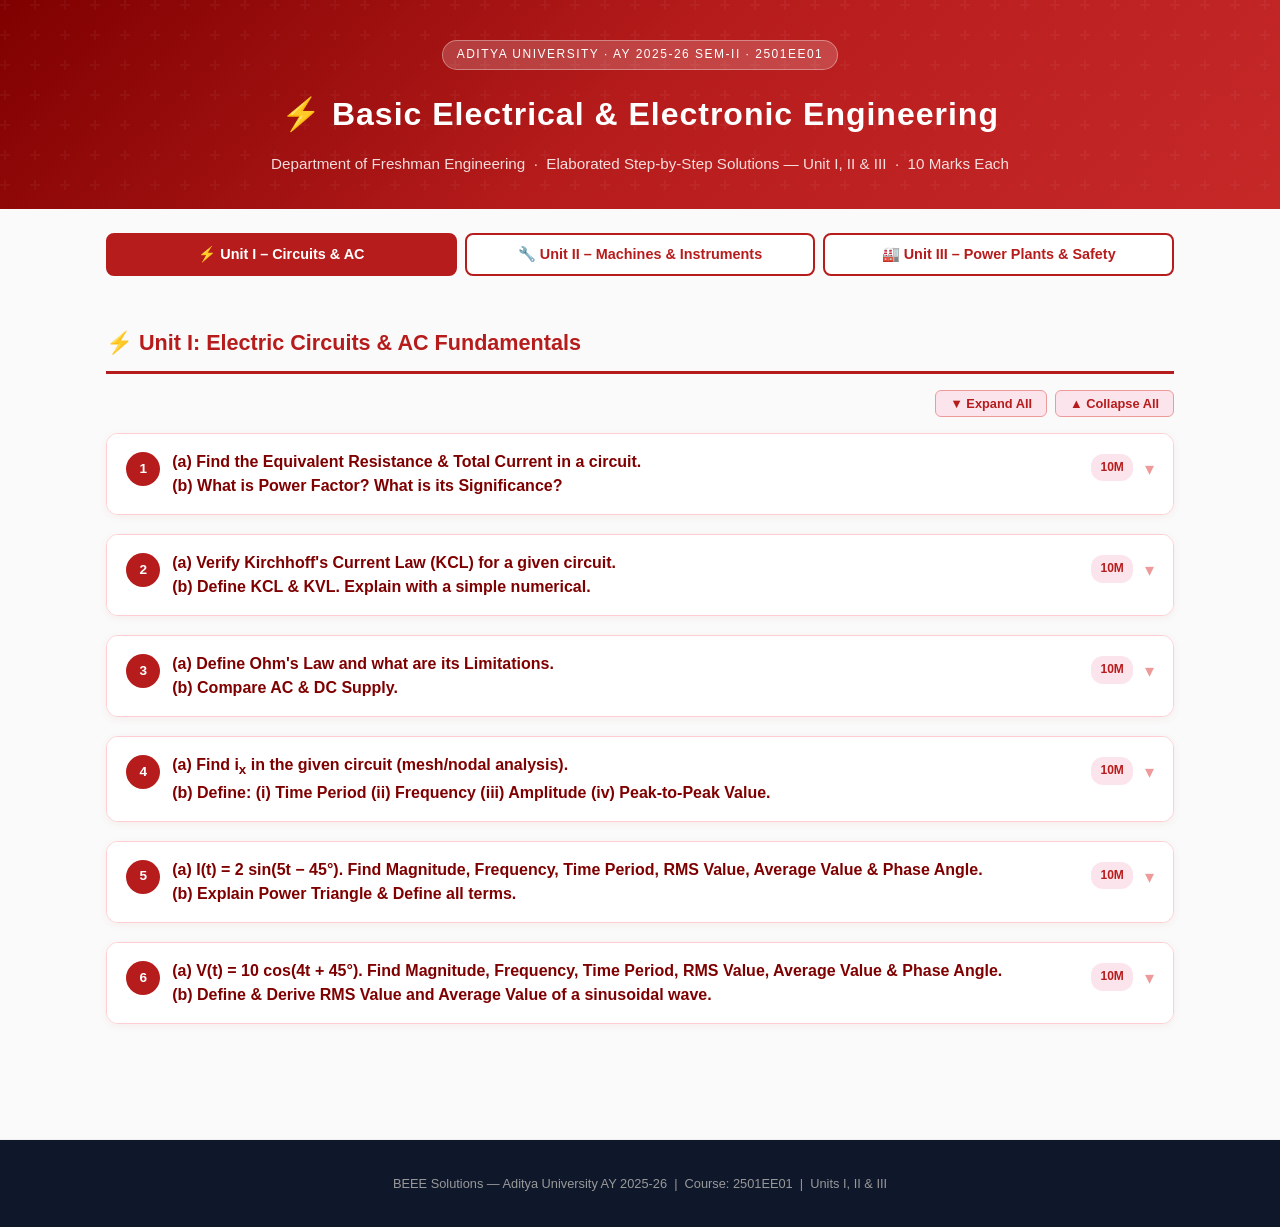
==== commit ac35f686: "Update beee.html" ====
--- a/beee.html
+++ b/beee.html
@@ -4,7 +4,7 @@
 <meta charset="UTF-8">
 <meta name="viewport" content="width=device-width, initial-scale=1.0">
 <title>BEEE Solutions – Unit I, II & III | Aditya University</title>
-<link rel="stylesheet" href="css/style.css">
+<link rel="stylesheet" href="style.css">
 <style>
 /* ===== PAGE-SPECIFIC OVERRIDES ===== */
 :root {
@@ -2215,4 +2215,4 @@
 }
 </script>
 </body>
-</html>+</html>
--- a/style.css
+++ b/style.css
@@ -0,0 +1,596 @@
+/* =========================
+   GLOBAL RESET
+========================= */
+
+*{
+  margin:0;
+  padding:0;
+  box-sizing:border-box;
+}
+
+html{
+  scroll-behavior:smooth;
+}
+
+body{
+  font-family:'Segoe UI',sans-serif;
+  background:#f4f7ff;
+  color:#1a1a2e;
+  line-height:1.7;
+}
+
+/* =========================
+   HERO SECTION
+========================= */
+
+.hero{
+  min-height:100vh;
+  background:linear-gradient(135deg,#0f172a,#1e3a8a,#2563eb);
+  color:white;
+  padding:20px;
+}
+
+.navbar{
+  display:flex;
+  justify-content:space-between;
+  align-items:center;
+  padding:15px 0;
+}
+
+.logo{
+  font-size:1.4rem;
+  font-weight:800;
+}
+
+.nav-links{
+  display:flex;
+  gap:20px;
+  list-style:none;
+}
+
+.nav-links a{
+  text-decoration:none;
+  color:white;
+  font-weight:600;
+  transition:.3s;
+}
+
+.nav-links a:hover{
+  color:#93c5fd;
+}
+
+.hero-content{
+  text-align:center;
+  margin-top:120px;
+}
+
+.hero-content h1{
+  font-size:4rem;
+  margin-bottom:20px;
+  font-weight:900;
+}
+
+.hero-content p{
+  font-size:1.2rem;
+  opacity:.9;
+  margin-bottom:40px;
+  line-height:1.8;
+}
+
+.hero-btn{
+  display:inline-block;
+  padding:14px 30px;
+  background:white;
+  color:#1e3a8a;
+  text-decoration:none;
+  border-radius:10px;
+  font-weight:700;
+  transition:.3s;
+}
+
+.hero-btn:hover{
+  background:#dbeafe;
+  transform:translateY(-4px);
+}
+
+/* =========================
+   SECTIONS
+========================= */
+
+.section-title{
+  text-align:center;
+  font-size:2.5rem;
+  margin-bottom:50px;
+  color:#1e3a8a;
+  font-weight:800;
+}
+
+/* =========================
+   SUBJECT SECTION
+========================= */
+
+.subjects-section{
+  padding:100px 10%;
+}
+
+.subjects-grid{
+  display:grid;
+  grid-template-columns:repeat(auto-fit,minmax(250px,1fr));
+  gap:30px;
+}
+
+.subject-card{
+  background:white;
+  padding:40px 30px;
+  border-radius:20px;
+  text-decoration:none;
+  color:#1a1a2e;
+  box-shadow:0 10px 25px rgba(0,0,0,.08);
+  transition:.3s;
+  border:2px solid transparent;
+}
+
+.subject-card:hover{
+  transform:translateY(-8px);
+  border-color:#2563eb;
+}
+
+.subject-icon{
+  font-size:3rem;
+  margin-bottom:20px;
+}
+
+.subject-card h3{
+  color:#1e3a8a;
+  margin-bottom:10px;
+  font-size:1.5rem;
+}
+
+.subject-card p{
+  color:#555;
+  line-height:1.7;
+}
+
+/* =========================
+   FEATURES SECTION
+========================= */
+
+.features-section{
+  padding:100px 10%;
+  background:#eaf1ff;
+}
+
+.features-grid{
+  display:grid;
+  grid-template-columns:repeat(auto-fit,minmax(250px,1fr));
+  gap:25px;
+}
+
+.feature-box{
+  background:white;
+  padding:35px;
+  border-radius:18px;
+  box-shadow:0 5px 15px rgba(0,0,0,.06);
+  transition:.3s;
+}
+
+.feature-box:hover{
+  transform:translateY(-5px);
+}
+
+.feature-box h3{
+  color:#1e3a8a;
+  margin-bottom:15px;
+}
+
+.feature-box p{
+  color:#555;
+}
+
+/* =========================
+   FOOTER
+========================= */
+
+footer{
+  background:#0f172a;
+  color:white;
+  text-align:center;
+  padding:25px;
+}
+
+/* =========================
+   SUBJECT PAGES
+========================= */
+
+header{
+  background:linear-gradient(135deg,#0f172a,#1e3a8a,#2563eb);
+  color:white;
+  text-align:center;
+  padding:2.5rem 1.5rem 2rem;
+}
+
+header h1{
+  font-size:2.3rem;
+  margin-bottom:10px;
+  font-weight:800;
+}
+
+header p{
+  opacity:.9;
+  font-size:1rem;
+}
+
+.badge{
+  display:inline-block;
+  background:rgba(255,255,255,.15);
+  border:1px solid rgba(255,255,255,.3);
+  border-radius:20px;
+  padding:5px 16px;
+  margin-bottom:18px;
+  font-size:.75rem;
+  letter-spacing:1px;
+  text-transform:uppercase;
+}
+
+/* =========================
+   CONTAINER
+========================= */
+
+.container{
+  max-width:1100px;
+  margin:auto;
+  padding:2rem 1rem 4rem;
+}
+
+/* =========================
+   TABS
+========================= */
+
+.tabs{
+  display:flex;
+  gap:10px;
+  flex-wrap:wrap;
+  margin:30px auto;
+  justify-content:center;
+  padding:0 10px;
+}
+
+.tab-btn{
+  padding:12px 22px;
+  border:none;
+  background:#dbeafe;
+  color:#1e3a8a;
+  font-weight:700;
+  border-radius:10px;
+  cursor:pointer;
+  transition:.3s;
+}
+
+.tab-btn:hover,
+.tab-btn.active{
+  background:#1e3a8a;
+  color:white;
+}
+
+/* =========================
+   TAB CONTENT
+========================= */
+
+.tab-content{
+  display:none;
+}
+
+.tab-content.active{
+  display:block;
+}
+
+/* =========================
+   UNIT TITLE
+========================= */
+
+.unit-title{
+  font-size:2rem;
+  margin-bottom:20px;
+  color:#1e3a8a;
+  font-weight:800;
+  border-bottom:3px solid #1e3a8a;
+  padding-bottom:10px;
+}
+
+/* =========================
+   CONTROL BUTTONS
+========================= */
+
+.ctrl-bar{
+  display:flex;
+  justify-content:flex-end;
+  gap:10px;
+  margin-bottom:20px;
+}
+
+.ctrl-btn{
+  padding:10px 16px;
+  border:none;
+  background:#1e3a8a;
+  color:white;
+  border-radius:8px;
+  cursor:pointer;
+  font-weight:600;
+  transition:.3s;
+}
+
+.ctrl-btn:hover{
+  background:#2563eb;
+}
+
+/* =========================
+   QUESTION CARD
+========================= */
+
+.q-card{
+  background:white;
+  border-radius:16px;
+  margin-bottom:22px;
+  overflow:hidden;
+  box-shadow:0 4px 18px rgba(0,0,0,.08);
+  transition:.3s;
+}
+
+.q-card:hover{
+  transform:translateY(-3px);
+}
+
+.q-header{
+  display:flex;
+  align-items:flex-start;
+  gap:15px;
+  padding:22px;
+  cursor:pointer;
+}
+
+.q-num{
+  width:42px;
+  height:42px;
+  background:#1e3a8a;
+  color:white;
+  border-radius:50%;
+  display:flex;
+  justify-content:center;
+  align-items:center;
+  font-weight:800;
+  flex-shrink:0;
+}
+
+.q-text{
+  flex:1;
+  font-weight:700;
+  color:#1e3a8a;
+  line-height:1.6;
+}
+
+.q-toggle{
+  font-size:1.2rem;
+  transition:.3s;
+}
+
+.q-card.open .q-toggle{
+  transform:rotate(180deg);
+}
+
+/* =========================
+   QUESTION BODY
+========================= */
+
+.q-body{
+  display:none;
+  border-top:1px solid #ddd;
+}
+
+.q-card.open .q-body{
+  display:block;
+}
+
+.q-body-inner{
+  padding:25px;
+}
+
+/* =========================
+   STEP GROUP
+========================= */
+
+.step-group{
+  margin-bottom:25px;
+}
+
+.step-label{
+  display:inline-block;
+  background:#1e3a8a;
+  color:white;
+  padding:6px 14px;
+  border-radius:6px;
+  margin-bottom:12px;
+  font-size:.85rem;
+  font-weight:700;
+}
+
+.step-body{
+  background:#eef2ff;
+  border-left:5px solid #1e3a8a;
+  padding:18px;
+  border-radius:10px;
+}
+
+.step-body p{
+  margin-bottom:10px;
+}
+
+.step-body ul{
+  padding-left:20px;
+}
+
+/* =========================
+   CONCEPT BOX
+========================= */
+
+.concept-box{
+  background:#fff7ed;
+  border-left:5px solid orange;
+  padding:18px;
+  border-radius:10px;
+  margin-bottom:20px;
+}
+
+/* =========================
+   NOTE BOX
+========================= */
+
+.note{
+  background:#fef3c7;
+  border-left:5px solid #f59e0b;
+  padding:15px;
+  border-radius:10px;
+  margin:15px 0;
+}
+
+/* =========================
+   MATH / CODE BLOCK
+========================= */
+
+.math{
+  display:block;
+  background:#0f172a;
+  color:#93c5fd;
+  padding:18px;
+  border-radius:12px;
+  overflow:auto;
+  margin-top:10px;
+  font-family:monospace;
+  line-height:1.8;
+  white-space:pre-wrap;
+}
+
+/* =========================
+   FORMULA
+========================= */
+
+.formula{
+  background:#dbeafe;
+  border:2px solid #2563eb;
+  padding:12px;
+  border-radius:10px;
+  text-align:center;
+  margin:15px 0;
+  font-weight:700;
+  color:#1e3a8a;
+}
+
+/* =========================
+   ANSWER BOX
+========================= */
+
+.ans-box{
+  display:flex;
+  gap:12px;
+  background:#ecfdf5;
+  border:2px solid #22c55e;
+  padding:18px;
+  border-radius:12px;
+  margin-top:20px;
+}
+
+.ans-icon{
+  font-size:1.3rem;
+}
+
+.ans-text{
+  color:#166534;
+  font-weight:700;
+}
+
+/* =========================
+   TABLES
+========================= */
+
+.comp-table{
+  width:100%;
+  border-collapse:collapse;
+  margin:20px 0;
+}
+
+.comp-table th{
+  background:#1e3a8a;
+  color:white;
+  padding:12px;
+  text-align:left;
+}
+
+.comp-table td{
+  padding:12px;
+  border:1px solid #dbeafe;
+}
+
+.comp-table tr:nth-child(even){
+  background:#f8fbff;
+}
+
+/* =========================
+   IMAGES
+========================= */
+
+.img-block{
+  text-align:center;
+  margin:20px 0;
+}
+
+.img-block img{
+  max-width:100%;
+  border-radius:12px;
+  box-shadow:0 4px 18px rgba(0,0,0,.1);
+}
+
+.img-caption{
+  margin-top:10px;
+  color:#555;
+  font-size:.9rem;
+}
+
+/* =========================
+   RESPONSIVE
+========================= */
+
+@media(max-width:768px){
+
+  .hero-content h1{
+    font-size:2.5rem;
+  }
+
+  .hero-content p{
+    font-size:1rem;
+  }
+
+  .navbar{
+    flex-direction:column;
+    gap:15px;
+  }
+
+  .q-header{
+    flex-direction:column;
+  }
+
+  .tabs{
+    flex-direction:column;
+  }
+
+  .tab-btn{
+    width:100%;
+  }
+
+  .ctrl-bar{
+    flex-direction:column;
+  }
+
+  .ctrl-btn{
+    width:100%;
+  }
+
+}
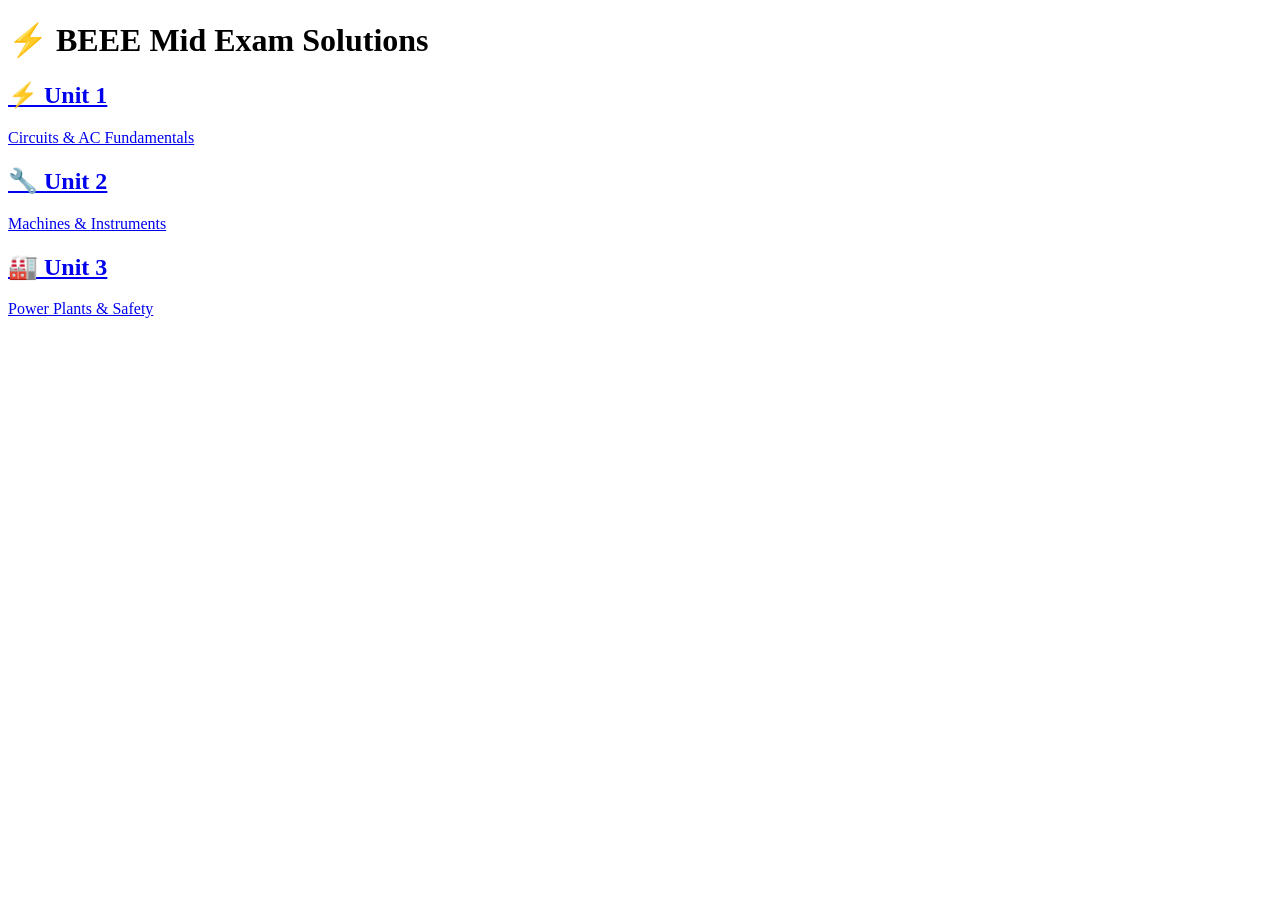
==== commit 743c01ed: "Update print statement from 'Hello' to 'Goodbye'" ====
--- a/beee.html
+++ b/beee.html
@@ -1,2218 +1,36 @@
 <!DOCTYPE html>
 <html lang="en">
 <head>
-<meta charset="UTF-8">
-<meta name="viewport" content="width=device-width, initial-scale=1.0">
-<title>BEEE Solutions – Unit I, II & III | Aditya University</title>
-<link rel="stylesheet" href="style.css">
-<style>
-/* ===== PAGE-SPECIFIC OVERRIDES ===== */
-:root {
-  --primary: #b71c1c;
-  --primary-dark: #7f0000;
-  --primary-mid: #c62828;
-  --accent: #ff6f00;
-  --accent-light: #fff8e1;
-  --bg: #fafafa;
-  --card-bg: #ffffff;
-  --border: #ffcdd2;
-  --text: #1a1a1a;
-  --muted: #666;
-  --code-bg: #1a1a1a;
-  --code-color: #ef9a9a;
-  --step-bg: #fff3f3;
-  --step-border: #b71c1c;
-  --ans-bg: linear-gradient(90deg,#e8f5e9,#f1f8e9);
-  --ans-border: #43a047;
-  --ans-text: #1b5e20;
-}
+  <meta charset="UTF-8">
+  <meta name="viewport" content="width=device-width, initial-scale=1.0">
+  <title>BEEE Units</title>
 
-* { box-sizing: border-box; margin: 0; padding: 0; }
-
-body {
-  font-family: 'Georgia', 'Times New Roman', serif;
-  background: var(--bg);
-  color: var(--text);
-  font-size: 15px;
-  line-height: 1.8;
-}
-
-/* ── HEADER ── */
-header {
-  background: linear-gradient(135deg, #7f0000, #b71c1c, #c62828);
-  color: #fff;
-  text-align: center;
-  padding: 2.5rem 1.5rem 2rem;
-  position: relative;
-  overflow: hidden;
-}
-header::before {
-  content: '';
-  position: absolute;
-  inset: 0;
-  background: url("data:image/svg+xml,%3Csvg width='60' height='60' viewBox='0 0 60 60' xmlns='http://www.w3.org/2000/svg'%3E%3Cg fill='none' fill-rule='evenodd'%3E%3Cg fill='%23ffffff' fill-opacity='0.04'%3E%3Cpath d='M36 34v-4h-2v4h-4v2h4v4h2v-4h4v-2h-4zm0-30V0h-2v4h-4v2h4v4h2V6h4V4h-4zM6 34v-4H4v4H0v2h4v4h2v-4h4v-2H6zM6 4V0H4v4H0v2h4v4h2V6h4V4H6z'/%3E%3C/g%3E%3C/g%3E%3C/svg%3E");
-}
-header .badge {
-  display: inline-block;
-  background: rgba(255,255,255,.18);
-  border: 1px solid rgba(255,255,255,.35);
-  border-radius: 20px;
-  padding: 3px 14px;
-  font-size: .75rem;
-  letter-spacing: 1.5px;
-  text-transform: uppercase;
-  margin-bottom: 1rem;
-  font-family: 'Arial', sans-serif;
-}
-header h1 {
-  font-size: 2rem;
-  font-weight: 800;
-  letter-spacing: 1px;
-  margin-bottom: .4rem;
-  font-family: 'Arial', sans-serif;
-}
-header p { font-size: .95rem; opacity: .85; font-family: 'Arial', sans-serif; }
-
-/* ── TABS ── */
-.tabs {
-  display: flex;
-  gap: 8px;
-  max-width: 1100px;
-  margin: 1.5rem auto 0;
-  padding: 0 1rem;
-  flex-wrap: wrap;
-}
-.tab-btn {
-  flex: 1;
-  min-width: 180px;
-  padding: 11px 16px;
-  border: 2px solid var(--primary);
-  background: #fff;
-  color: var(--primary);
-  font-weight: 700;
-  font-size: .9rem;
-  border-radius: 8px;
-  cursor: pointer;
-  transition: all .2s;
-  font-family: 'Arial', sans-serif;
-}
-.tab-btn.active, .tab-btn:hover { background: var(--primary); color: #fff; }
-
-/* ── CONTAINER ── */
-.container { max-width: 1100px; margin: 0 auto; padding: 1.5rem 1rem 4rem; }
-.tab-content { display: none; }
-.tab-content.active { display: block; }
-
-/* ── UNIT TITLE ── */
-.unit-title {
-  font-size: 1.35rem;
-  font-weight: 800;
-  color: var(--primary);
-  border-bottom: 3px solid var(--primary);
-  padding-bottom: 8px;
-  margin: 1.5rem 0 1rem;
-  display: flex;
-  align-items: center;
-  gap: 10px;
-  font-family: 'Arial', sans-serif;
-}
-
-/* ── CTRL BAR ── */
-.ctrl-bar { display: flex; justify-content: flex-end; gap: 8px; margin-bottom: 1rem; }
-.ctrl-btn {
-  background: #fce4ec;
-  border: 1px solid #ef9a9a;
-  color: var(--primary);
-  font-weight: 600;
-  font-size: .8rem;
-  padding: 5px 14px;
-  border-radius: 6px;
-  cursor: pointer;
-  font-family: 'Arial', sans-serif;
-}
-.ctrl-btn:hover { background: var(--primary); color: #fff; }
-
-/* ── QUESTION CARD ── */
-.q-card {
-  background: var(--card-bg);
-  border: 1px solid var(--border);
-  border-radius: 12px;
-  margin-bottom: 1.2rem;
-  box-shadow: 0 2px 8px rgba(183,28,28,.06);
-  overflow: hidden;
-  transition: box-shadow .2s;
-}
-.q-card:hover { box-shadow: 0 4px 18px rgba(183,28,28,.13); }
-.q-header {
-  display: flex;
-  align-items: flex-start;
-  gap: 12px;
-  padding: 1rem 1.2rem;
-  cursor: pointer;
-  user-select: none;
-  background: #fff;
-}
-.q-num {
-  flex-shrink: 0;
-  width: 34px;
-  height: 34px;
-  background: var(--primary);
-  color: #fff;
-  border-radius: 50%;
-  display: flex;
-  align-items: center;
-  justify-content: center;
-  font-weight: 800;
-  font-size: .85rem;
-  margin-top: 2px;
-  font-family: 'Arial', sans-serif;
-}
-.q-text {
-  flex: 1;
-  font-weight: 700;
-  font-size: 1rem;
-  color: var(--primary-dark);
-  line-height: 1.5;
-  font-family: 'Arial', sans-serif;
-}
-.q-marks {
-  flex-shrink: 0;
-  background: #fce4ec;
-  color: var(--primary);
-  font-size: .75rem;
-  font-weight: 700;
-  padding: 3px 9px;
-  border-radius: 12px;
-  white-space: nowrap;
-  font-family: 'Arial', sans-serif;
-  margin-top: 4px;
-}
-.q-toggle {
-  flex-shrink: 0;
-  font-size: 1.1rem;
-  color: #ef9a9a;
-  margin-top: 4px;
-  transition: transform .25s;
-}
-.q-card.open .q-toggle { transform: rotate(180deg); color: var(--primary); }
-
-.q-body { display: none; border-top: 2px solid #fce4ec; background: #fff9f9; }
-.q-card.open .q-body { display: block; }
-.q-body-inner { padding: 1.4rem 1.5rem; }
-
-/* ── PART HEADER ── */
-.part-header {
-  display: flex;
-  align-items: center;
-  gap: 10px;
-  background: var(--primary);
-  color: #fff;
-  padding: 6px 14px;
-  border-radius: 6px;
-  margin: 1rem 0 .7rem;
-  font-family: 'Arial', sans-serif;
-  font-weight: 700;
-  font-size: .9rem;
-}
-
-/* ── STEP GROUP ── */
-.step-group { margin-bottom: 1.1rem; }
-.step-label {
-  display: inline-block;
-  background: var(--primary);
-  color: #fff;
-  font-size: .72rem;
-  font-weight: 700;
-  letter-spacing: 1.5px;
-  text-transform: uppercase;
-  padding: 3px 10px;
-  border-radius: 4px 4px 0 0;
-  margin-bottom: 0;
-  font-family: 'Arial', sans-serif;
-}
-.step-body {
-  background: var(--step-bg);
-  border-left: 4px solid var(--primary);
-  border-radius: 0 6px 6px 6px;
-  padding: 10px 14px;
-}
-.step-body p, .step-body li { margin-bottom: 4px; font-size: .95rem; }
-.step-body ul { padding-left: 18px; }
-
-/* ── CONCEPT BOX ── */
-.concept-box {
-  background: var(--accent-light);
-  border-left: 4px solid var(--accent);
-  border-radius: 0 6px 6px 0;
-  padding: 10px 14px;
-  margin-bottom: 1rem;
-  font-size: .93rem;
-  font-family: 'Arial', sans-serif;
-}
-.concept-box strong { color: #e65100; }
-
-/* ── NOTE ── */
-.note {
-  background: #fff3e0;
-  border-left: 4px solid #ff8f00;
-  border-radius: 0 6px 6px 0;
-  padding: 8px 12px;
-  margin: 8px 0;
-  font-size: .88rem;
-  color: #7a4000;
-  font-family: 'Arial', sans-serif;
-}
-
-/* ── MATH / CODE ── */
-.math {
-  display: block;
-  background: var(--code-bg);
-  color: var(--code-color);
-  font-family: 'Courier New', monospace;
-  font-size: .9rem;
-  padding: 10px 16px;
-  border-radius: 6px;
-  margin: 8px 0;
-  white-space: pre-wrap;
-  line-height: 1.9;
-}
-
-/* ── ANSWER BOX ── */
-.ans-box {
-  background: var(--ans-bg);
-  border: 2px solid var(--ans-border);
-  border-radius: 8px;
-  padding: 12px 18px;
-  margin-top: 1rem;
-  display: flex;
-  gap: 10px;
-  align-items: flex-start;
-  font-family: 'Arial', sans-serif;
-}
-.ans-icon { font-size: 1.3rem; flex-shrink: 0; }
-.ans-text { font-weight: 700; font-size: 1rem; color: var(--ans-text); }
-
-/* ── IMAGE BLOCK ── */
-.img-block {
-  text-align: center;
-  margin: 1rem 0;
-}
-.img-block img {
-  max-width: 100%;
-  max-height: 320px;
-  border-radius: 8px;
-  border: 2px solid var(--border);
-  box-shadow: 0 2px 12px rgba(0,0,0,.12);
-  object-fit: contain;
-  background: #fff;
-}
-.img-caption {
-  font-size: .8rem;
-  color: var(--muted);
-  margin-top: 5px;
-  font-style: italic;
-  font-family: 'Arial', sans-serif;
-}
-
-/* ── TABLE ── */
-.comp-table {
-  width: 100%;
-  border-collapse: collapse;
-  margin: .8rem 0;
-  font-size: .9rem;
-  font-family: 'Arial', sans-serif;
-}
-.comp-table th {
-  background: var(--primary);
-  color: #fff;
-  padding: 8px 12px;
-  text-align: left;
-  font-weight: 700;
-}
-.comp-table td {
-  padding: 7px 12px;
-  border: 1px solid var(--border);
-  vertical-align: top;
-}
-.comp-table tr:nth-child(even) td { background: #fff9f9; }
-
-/* ── FORMULA BOX ── */
-.formula {
-  background: #fff9c4;
-  border: 1px solid #f9a825;
-  border-radius: 6px;
-  padding: 8px 14px;
-  font-family: 'Courier New', monospace;
-  font-size: .95rem;
-  margin: 8px 0;
-  text-align: center;
-}
-
-/* ── VERIFY BADGE ── */
-.verify {
-  display: inline-flex;
-  align-items: center;
-  gap: 5px;
-  background: #e8f5e9;
-  border: 1px solid #a5d6a7;
-  color: #1b5e20;
-  font-size: .75rem;
-  font-weight: 700;
-  padding: 3px 10px;
-  border-radius: 20px;
-  margin-bottom: .7rem;
-  letter-spacing: .5px;
-  font-family: 'Arial', sans-serif;
-}
-
-/* ── PRINT ── */
-@media print {
-  .tabs, .ctrl-bar { display: none; }
-  .tab-content { display: block !important; }
-  .q-body { display: block !important; }
-  .q-toggle { display: none; }
-  body { background: #fff; }
-  .q-card { box-shadow: none; border: 1px solid #ccc; page-break-inside: avoid; }
-}
-</style>
+  <link rel="stylesheet" href="css/style.css">
 </head>
 <body>
 
-<header>
-  <div class="badge">Aditya University · AY 2025-26 SEM-II · 2501EE01</div>
-  <h1>⚡ Basic Electrical &amp; Electronic Engineering</h1>
-  <p>Department of Freshman Engineering &nbsp;·&nbsp; Elaborated Step-by-Step Solutions — Unit I, II &amp; III &nbsp;·&nbsp; 10 Marks Each</p>
+<header class="main-header">
+  <h1>⚡ BEEE Mid Exam Solutions</h1>
 </header>
 
-<div class="tabs">
-  <button class="tab-btn active" onclick="switchTab('u1')">⚡ Unit I – Circuits &amp; AC</button>
-  <button class="tab-btn" onclick="switchTab('u2')">🔧 Unit II – Machines &amp; Instruments</button>
-  <button class="tab-btn" onclick="switchTab('u3')">🏭 Unit III – Power Plants &amp; Safety</button>
+<div class="units-container">
+
+  <a href="beeeunit1.html" class="unit-card">
+    <h2>⚡ Unit 1</h2>
+    <p>Circuits & AC Fundamentals</p>
+  </a>
+
+  <a href="beeeunit2.html" class="unit-card">
+    <h2>🔧 Unit 2</h2>
+    <p>Machines & Instruments</p>
+  </a>
+
+  <a href="beeeunit3.html" class="unit-card">
+    <h2>🏭 Unit 3</h2>
+    <p>Power Plants & Safety</p>
+  </a>
+
 </div>
 
-<div class="container">
-
-<!-- ════════════════════ UNIT I ════════════════════ -->
-<div id="u1" class="tab-content active">
-<div class="unit-title">⚡ Unit I: Electric Circuits &amp; AC Fundamentals</div>
-<div class="ctrl-bar">
-  <button class="ctrl-btn" onclick="expandAll('u1')">▼ Expand All</button>
-  <button class="ctrl-btn" onclick="collapseAll('u1')">▲ Collapse All</button>
-</div>
-
-<!-- Q1 -->
-<div class="q-card" onclick="toggle(this)">
-<div class="q-header">
-  <div class="q-num">1</div>
-  <div class="q-text">
-    (a) Find the Equivalent Resistance &amp; Total Current in a circuit.<br>
-    (b) What is Power Factor? What is its Significance?
-  </div>
-  <div class="q-marks">10M</div>
-  <div class="q-toggle">▾</div>
-</div>
-<div class="q-body"><div class="q-body-inner">
-
-<div class="part-header">Part (a): Equivalent Resistance &amp; Total Current</div>
-
-<div class="concept-box"><strong>Key Concept:</strong> In a series circuit, R<sub>eq</sub> = R₁ + R₂ + ... | In a parallel circuit, 1/R<sub>eq</sub> = 1/R₁ + 1/R₂ + ... | Total Current I = V / R<sub>eq</sub> (Ohm's Law)</div>
-
-<div class="img-block">
-  <img src="https://upload.wikimedia.org/wikipedia/commons/thumb/9/9b/Resistors_in_series_and_parallel.svg/600px-Resistors_in_series_and_parallel.svg.png" alt="Resistors in Series and Parallel">
-  <div class="img-caption">Fig: Resistors in Series and Parallel combination</div>
-</div>
-
-<div class="step-group">
-<div class="step-label">Series Circuit Analysis</div>
-<div class="step-body">
-<code class="math">For resistors R₁, R₂, R₃ connected in SERIES:
-  R_eq = R₁ + R₂ + R₃
-
-Example: R₁ = 10Ω, R₂ = 20Ω, R₃ = 30Ω, V = 60V
-  R_eq = 10 + 20 + 30 = 60Ω
-  I_total = V / R_eq = 60 / 60 = 1 A
-
-  Voltage drops:
-    V₁ = I × R₁ = 1 × 10 = 10V
-    V₂ = I × R₂ = 1 × 20 = 20V
-    V₃ = I × R₃ = 1 × 30 = 30V
-    Check: V₁ + V₂ + V₃ = 10 + 20 + 30 = 60V ✓</code>
-</div></div>
-
-<div class="step-group">
-<div class="step-label">Parallel Circuit Analysis</div>
-<div class="step-body">
-<code class="math">For resistors R₁, R₂, R₃ connected in PARALLEL:
-  1/R_eq = 1/R₁ + 1/R₂ + 1/R₃
-
-Example: R₁ = 10Ω, R₂ = 20Ω, R₃ = 30Ω, V = 60V
-  1/R_eq = 1/10 + 1/20 + 1/30
-         = 6/60 + 3/60 + 2/60
-         = 11/60
-  R_eq = 60/11 ≈ 5.45Ω
-
-  I_total = V / R_eq = 60 / 5.45 ≈ 11 A
-
-  Branch currents:
-    I₁ = V/R₁ = 60/10 = 6A
-    I₂ = V/R₂ = 60/20 = 3A
-    I₃ = V/R₃ = 60/30 = 2A
-    I_total = 6 + 3 + 2 = 11A ✓</code>
-</div></div>
-
-<div class="part-header">Part (b): Power Factor and its Significance</div>
-
-<div class="step-group">
-<div class="step-label">Definition of Power Factor</div>
-<div class="step-body">
-<p>Power Factor (PF) is the ratio of <strong>Active (Real) Power (P)</strong> consumed by a circuit to the <strong>Apparent Power (S)</strong> supplied to the circuit.</p>
-<div class="formula">Power Factor = P / S = cos φ</div>
-<code class="math">Where:
-  P = Active Power (Watts, W)         — useful work done
-  S = Apparent Power (Volt-Amperes, VA) — total power supplied
-  Q = Reactive Power (VAR)             — stored/returned power
-
-  Power Factor = cos φ  (dimensionless, ranges from 0 to 1)
-  φ = phase angle between voltage and current</code>
-</div></div>
-
-<div class="step-group">
-<div class="step-label">Power Factor Triangle</div>
-<div class="step-body">
-<code class="math">  S (Apparent Power, VA)
-  │╲
-  │  ╲
-Q │    ╲  S = √(P² + Q²)
-  │      ╲
-  └────────╲
-      P (Real Power, W)
-
-  cos φ = P/S (Power Factor)
-  sin φ = Q/S
-  tan φ = Q/P</code>
-</div></div>
-
-<div class="step-group">
-<div class="step-label">Significance of Power Factor</div>
-<div class="step-body">
-<ul>
-  <li><strong>Unity PF (cos φ = 1):</strong> Pure resistive load — all power is consumed as useful work (ideal condition).</li>
-  <li><strong>Zero PF (cos φ = 0):</strong> Pure reactive load — no real power consumed, all power is reactive.</li>
-  <li><strong>Low PF (0 to 0.8):</strong> More current drawn for the same real power → increased I²R losses in transmission lines.</li>
-  <li><strong>Economic Significance:</strong> Electricity boards penalize industries with low PF (below 0.85). Higher PF reduces electricity bills.</li>
-  <li><strong>Equipment Rating:</strong> Generators, transformers, cables are rated in kVA. Low PF means less kW output for same kVA capacity.</li>
-  <li><strong>Power Factor Correction:</strong> Achieved by connecting capacitor banks in parallel for inductive loads (motors, transformers).</li>
-</ul>
-</div></div>
-
-<div class="ans-box"><div class="ans-icon">✅</div>
-<div class="ans-text">R_eq(series) = ΣR; R_eq(parallel) = 1/Σ(1/R); I = V/R_eq. Power Factor = cos φ = P/S; Low PF increases losses and electricity cost; corrected using capacitors.</div></div>
-</div></div></div>
-
-<!-- Q2 -->
-<div class="q-card" onclick="toggle(this)">
-<div class="q-header">
-  <div class="q-num">2</div>
-  <div class="q-text">
-    (a) Verify Kirchhoff's Current Law (KCL) for a given circuit.<br>
-    (b) Define KCL &amp; KVL. Explain with a simple numerical.
-  </div>
-  <div class="q-marks">10M</div>
-  <div class="q-toggle">▾</div>
-</div>
-<div class="q-body"><div class="q-body-inner">
-
-<div class="part-header">Part (a) &amp; (b): Kirchhoff's Laws</div>
-
-<div class="img-block">
-  <img src="https://upload.wikimedia.org/wikipedia/commons/thumb/e/e4/Kirchhoff%27s_Current_Law.svg/600px-Kirchhoff%27s_Current_Law.svg.png" alt="Kirchhoff's Current Law Diagram">
-  <div class="img-caption">Fig: KCL – Sum of currents at a node</div>
-</div>
-
-<div class="step-group">
-<div class="step-label">Kirchhoff's Current Law (KCL) — Definition</div>
-<div class="step-body">
-<p><strong>Statement:</strong> The algebraic sum of all currents entering and leaving a junction (node) is zero.</p>
-<div class="formula">ΣI_entering = ΣI_leaving &nbsp;&nbsp;&nbsp; OR &nbsp;&nbsp;&nbsp; ΣI = 0 at any node</div>
-<p>Based on the <strong>Law of Conservation of Charge</strong> — charge cannot accumulate at a node.</p>
-</div></div>
-
-<div class="step-group">
-<div class="step-label">Kirchhoff's Voltage Law (KVL) — Definition</div>
-<div class="step-body">
-<p><strong>Statement:</strong> The algebraic sum of all voltages (EMFs and voltage drops) around any closed loop is zero.</p>
-<div class="formula">ΣV = 0 &nbsp;&nbsp; (around any closed loop)</div>
-<p>Based on the <strong>Law of Conservation of Energy</strong> — energy gained from EMF sources equals energy lost in resistors.</p>
-</div></div>
-
-<div class="step-group">
-<div class="step-label">Numerical — Applying KVL (Single Loop)</div>
-<div class="step-body">
-<code class="math">Circuit: Battery E = 20V, R₁ = 4Ω, R₂ = 6Ω in series
-
-Applying KVL (clockwise loop):
-  +E − I×R₁ − I×R₂ = 0
-  20 − 4I − 6I = 0
-  20 = 10I
-  I = 2 A
-
-Voltage drops:
-  V_R1 = I × R₁ = 2 × 4 = 8V
-  V_R2 = I × R₂ = 2 × 6 = 12V
-
-Verification: 8 + 12 = 20V = E ✓  (KVL verified)</code>
-</div></div>
-
-<div class="step-group">
-<div class="step-label">Numerical — Applying KCL (Junction with 3 branches)</div>
-<div class="step-body">
-<code class="math">At node A, three branches meet:
-  I₁ = 6A  (entering)
-  I₂ = 4A  (entering)
-  I₃ = ?   (leaving)
-
-Applying KCL:
-  ΣI_entering = ΣI_leaving
-  I₁ + I₂ = I₃
-  6 + 4 = I₃
-  I₃ = 10 A  (leaving the node)
-
-Check: ΣI = 6 + 4 − 10 = 0 ✓  (KCL verified)</code>
-</div></div>
-
-<div class="step-group">
-<div class="step-label">Verification in a Two-Mesh Network</div>
-<div class="step-body">
-<code class="math">Two-mesh circuit:
-  Mesh 1: E₁ = 12V, R₁ = 2Ω (shared: R₃ = 4Ω)
-  Mesh 2: E₂ = 6V,  R₂ = 2Ω (shared: R₃ = 4Ω)
-
-Let mesh currents: I₁ (clockwise in mesh 1), I₂ (clockwise in mesh 2)
-
-KVL for Mesh 1:  12 − 2I₁ − 4(I₁ − I₂) = 0
-                 12 − 6I₁ + 4I₂ = 0  ...(1)
-
-KVL for Mesh 2:  6 − 2I₂ − 4(I₂ − I₁) = 0
-                 6 − 6I₂ + 4I₁ = 0   ...(2)
-
-Solving: I₁ = 2A, I₂ = 1.67A
-Current in shared resistor R₃ = I₁ − I₂ = 0.33A
-
-KCL at junction: 2A in, 1.67A + 0.33A = 2A out ✓</code>
-</div></div>
-
-<div class="ans-box"><div class="ans-icon">✅</div>
-<div class="ans-text">KCL: ΣI_in = ΣI_out at any node. KVL: ΣV = 0 around any closed loop. Both verified numerically.</div></div>
-</div></div></div>
-
-<!-- Q3 -->
-<div class="q-card" onclick="toggle(this)">
-<div class="q-header">
-  <div class="q-num">3</div>
-  <div class="q-text">
-    (a) Define Ohm's Law and what are its Limitations.<br>
-    (b) Compare AC &amp; DC Supply.
-  </div>
-  <div class="q-marks">10M</div>
-  <div class="q-toggle">▾</div>
-</div>
-<div class="q-body"><div class="q-body-inner">
-
-<div class="part-header">Part (a): Ohm's Law and its Limitations</div>
-
-<div class="img-block">
-  <img src="https://upload.wikimedia.org/wikipedia/commons/thumb/3/3a/Ohm%27s_Law_graph.svg/400px-Ohm%27s_Law_graph.svg.png" alt="Ohm's Law V-I Graph">
-  <div class="img-caption">Fig: Ohm's Law – Linear V-I Characteristic</div>
-</div>
-
-<div class="step-group">
-<div class="step-label">Statement of Ohm's Law</div>
-<div class="step-body">
-<p><strong>Statement:</strong> At constant temperature, the current flowing through a conductor is directly proportional to the potential difference (voltage) applied across it.</p>
-<div class="formula">V = I × R &nbsp;&nbsp;&nbsp; OR &nbsp;&nbsp;&nbsp; I = V/R &nbsp;&nbsp;&nbsp; OR &nbsp;&nbsp;&nbsp; R = V/I</div>
-<code class="math">Where:
-  V = Voltage (Volts, V)
-  I = Current (Amperes, A)
-  R = Resistance (Ohms, Ω) — constant of proportionality
-
-Example: V = 12V, R = 4Ω  →  I = 12/4 = 3A</code>
-</div></div>
-
-<div class="step-group">
-<div class="step-label">Limitations of Ohm's Law</div>
-<div class="step-body">
-<ul>
-  <li><strong>Temperature Dependence:</strong> Valid only at constant temperature. Resistance of metals increases with temperature, so the law doesn't apply strictly when temperature varies.</li>
-  <li><strong>Non-linear Devices:</strong> Does not apply to non-ohmic (unilateral) devices like diodes, transistors, thermistors, and LDRs where V-I is not linear.</li>
-  <li><strong>Electrolytes:</strong> Does not apply to electrolytic solutions — current causes chemical changes that alter resistance.</li>
-  <li><strong>Arc discharge &amp; gas discharge tubes:</strong> Current varies non-linearly with voltage.</li>
-  <li><strong>Semiconductors:</strong> Silicon, germanium do not obey Ohm's law — resistance changes with voltage and current magnitude.</li>
-  <li><strong>Magnetic materials:</strong> When resistance changes due to magnetic effects, the linear relationship breaks down.</li>
-</ul>
-</div></div>
-
-<div class="part-header">Part (b): Comparison of AC and DC Supply</div>
-
-<div class="img-block">
-  <img src="https://upload.wikimedia.org/wikipedia/commons/thumb/7/77/Comparison_of_DC_and_AC.svg/600px-Comparison_of_DC_and_AC.svg.png" alt="AC vs DC waveforms">
-  <div class="img-caption">Fig: AC (sinusoidal) vs DC (constant) waveforms</div>
-</div>
-
-<table class="comp-table">
-<tr><th>Parameter</th><th>DC (Direct Current)</th><th>AC (Alternating Current)</th></tr>
-<tr><td>Direction</td><td>Flows in one direction only</td><td>Reverses direction periodically</td></tr>
-<tr><td>Waveform</td><td>Straight line (constant)</td><td>Sinusoidal (or other wave shapes)</td></tr>
-<tr><td>Frequency</td><td>Zero (0 Hz)</td><td>50 Hz (India) / 60 Hz (USA)</td></tr>
-<tr><td>Magnitude</td><td>Constant</td><td>Varies continuously with time</td></tr>
-<tr><td>Generation</td><td>Batteries, DC generators, rectifiers</td><td>AC generators (alternators)</td></tr>
-<tr><td>Transmission</td><td>Cannot be stepped up/down easily</td><td>Easily stepped up/down using transformers</td></tr>
-<tr><td>Losses</td><td>Higher for long-distance</td><td>Lower for long-distance (high voltage)</td></tr>
-<tr><td>Safety</td><td>Relatively safer</td><td>More dangerous at same voltage</td></tr>
-<tr><td>Applications</td><td>Electronic circuits, batteries, EV charging</td><td>Domestic supply, industrial motors</td></tr>
-<tr><td>Expression</td><td>V = constant (e.g., 12V, 5V)</td><td>v(t) = V_m sin(ωt ± φ)</td></tr>
-</table>
-
-<div class="ans-box"><div class="ans-icon">✅</div>
-<div class="ans-text">Ohm's Law: V = IR (constant temperature). Limitations: non-ohmic devices, semiconductors, temperature changes. AC alternates direction; DC is unidirectional. AC preferred for transmission due to transformer compatibility.</div></div>
-</div></div></div>
-
-<!-- Q4 -->
-<div class="q-card" onclick="toggle(this)">
-<div class="q-header">
-  <div class="q-num">4</div>
-  <div class="q-text">
-    (a) Find i<sub>x</sub> in the given circuit (mesh/nodal analysis).<br>
-    (b) Define: (i) Time Period (ii) Frequency (iii) Amplitude (iv) Peak-to-Peak Value.
-  </div>
-  <div class="q-marks">10M</div>
-  <div class="q-toggle">▾</div>
-</div>
-<div class="q-body"><div class="q-body-inner">
-
-<div class="part-header">Part (a): Finding i<sub>x</sub> using KVL/Mesh Analysis</div>
-
-<div class="step-group">
-<div class="step-label">Typical Problem — Finding Unknown Current</div>
-<div class="step-body">
-<code class="math">Example circuit: V = 24V, R₁ = 3Ω, R₂ = 6Ω, R₃ = 4Ω
-  R₁ is in series, R₂ and R₃ are in parallel.
-
-Step 1: Find equivalent resistance of R₂ ∥ R₃
-  R₂₃ = (R₂ × R₃) / (R₂ + R₃) = (6 × 4) / (6 + 4) = 24/10 = 2.4Ω
-
-Step 2: Total resistance
-  R_total = R₁ + R₂₃ = 3 + 2.4 = 5.4Ω
-
-Step 3: Total current (main branch)
-  I_total = V / R_total = 24 / 5.4 ≈ 4.44A
-
-Step 4: Find i_x (current through R₂)
-  Using current divider:
-  i_x = I_total × R₃/(R₂ + R₃)
-  i_x = 4.44 × 4/(6 + 4) = 4.44 × 0.4 = 1.78A
-
-∴ i_x ≈ 1.78 A</code>
-</div></div>
-
-<div class="step-group">
-<div class="step-label">Mesh Analysis Method (for dependent source circuits)</div>
-<div class="step-body">
-<code class="math">For a circuit with dependent source 2i_x:
-  Assume V = 10V, R₁ = 2Ω, R₂ = 4Ω, dependent: 2i_x
-
-KVL around mesh:
-  10 − 2i_x − 4i_x − 2i_x = 0
-  10 = 8i_x
-  i_x = 10/8 = 1.25 A</code>
-</div></div>
-
-<div class="part-header">Part (b): AC Terminologies</div>
-
-<div class="img-block">
-  <img src="https://upload.wikimedia.org/wikipedia/commons/thumb/7/71/Sine_voltage.svg/600px-Sine_voltage.svg.png" alt="AC Sinusoidal Waveform showing Amplitude and Time Period">
-  <div class="img-caption">Fig: AC sinusoidal waveform showing key parameters</div>
-</div>
-
-<div class="step-group">
-<div class="step-label">(i) Time Period (T)</div>
-<div class="step-body">
-<p><strong>Definition:</strong> The time taken for one complete cycle of an alternating quantity.</p>
-<div class="formula">T = 1/f &nbsp;&nbsp;&nbsp; (seconds)</div>
-<p>For Indian supply (50 Hz): T = 1/50 = 0.02 seconds = 20 ms</p>
-</div></div>
-
-<div class="step-group">
-<div class="step-label">(ii) Frequency (f)</div>
-<div class="step-body">
-<p><strong>Definition:</strong> The number of complete cycles completed per second by an alternating quantity.</p>
-<div class="formula">f = 1/T &nbsp;&nbsp;&nbsp; (Hertz, Hz)</div>
-<p>India: 50 Hz; USA: 60 Hz. Higher frequency → faster oscillation.</p>
-</div></div>
-
-<div class="step-group">
-<div class="step-label">(iii) Amplitude (Peak Value, V<sub>m</sub> or I<sub>m</sub>)</div>
-<div class="step-body">
-<p><strong>Definition:</strong> The maximum value reached by the alternating quantity in either the positive or negative half-cycle.</p>
-<div class="formula">v(t) = V_m sin(ωt) &nbsp;→&nbsp; Amplitude = V_m</div>
-<p>For 230V supply: V_m = 230 × √2 ≈ 325.27V</p>
-</div></div>
-
-<div class="step-group">
-<div class="step-label">(iv) Peak-to-Peak Value (V<sub>pp</sub>)</div>
-<div class="step-body">
-<p><strong>Definition:</strong> The total voltage variation from the maximum positive peak to the maximum negative peak.</p>
-<div class="formula">V_pp = 2 × V_m</div>
-<p>For 230V RMS supply: V_pp = 2 × 325.27 ≈ 650.54V</p>
-</div></div>
-
-<div class="ans-box"><div class="ans-icon">✅</div>
-<div class="ans-text">i_x found using current divider / KVL. T = 1/f; f = cycles/sec; Amplitude = peak value V_m; Peak-to-Peak = 2V_m.</div></div>
-</div></div></div>
-
-<!-- Q5 -->
-<div class="q-card" onclick="toggle(this)">
-<div class="q-header">
-  <div class="q-num">5</div>
-  <div class="q-text">
-    (a) I(t) = 2 sin(5t − 45°). Find Magnitude, Frequency, Time Period, RMS Value, Average Value &amp; Phase Angle.<br>
-    (b) Explain Power Triangle &amp; Define all terms.
-  </div>
-  <div class="q-marks">10M</div>
-  <div class="q-toggle">▾</div>
-</div>
-<div class="q-body"><div class="q-body-inner">
-
-<div class="part-header">Part (a): AC Current Analysis — I(t) = 2 sin(5t − 45°)</div>
-
-<div class="step-group">
-<div class="step-label">Step 1 — Standard Form Identification</div>
-<div class="step-body">
-<code class="math">General form: i(t) = I_m × sin(ωt ± φ)
-
-Given:  i(t) = 2 sin(5t − 45°)
-
-Comparing:
-  I_m (Peak/Maximum) = 2 A
-  ω (Angular frequency) = 5 rad/s
-  φ (Phase angle) = −45° (lagging by 45°)</code>
-</div></div>
-
-<div class="step-group">
-<div class="step-label">Step 2 — Frequency</div>
-<div class="step-body">
-<code class="math">ω = 2πf
-5 = 2πf
-f = 5 / (2π) = 5 / 6.2832 ≈ 0.796 Hz</code>
-</div></div>
-
-<div class="step-group">
-<div class="step-label">Step 3 — Time Period</div>
-<div class="step-body">
-<code class="math">T = 1/f = 1/0.796 ≈ 1.257 seconds
-OR
-T = 2π/ω = 2π/5 ≈ 1.257 s</code>
-</div></div>
-
-<div class="step-group">
-<div class="step-label">Step 4 — RMS Value</div>
-<div class="step-body">
-<code class="math">For sinusoidal waveform:
-  I_rms = I_m / √2
-  I_rms = 2 / √2 = 2 / 1.4142 ≈ 1.414 A
-
-RMS value = 1.414 A  (or √2 A)</code>
-</div></div>
-
-<div class="step-group">
-<div class="step-label">Step 5 — Average Value</div>
-<div class="step-body">
-<code class="math">For sinusoidal waveform (over half cycle):
-  I_avg = (2/π) × I_m
-  I_avg = (2/π) × 2 = 4/π ≈ 1.273 A
-
-Note: Average over full cycle = 0 (for pure sine wave)</code>
-</div></div>
-
-<div class="step-group">
-<div class="step-label">Step 6 — Summary of Results</div>
-<div class="step-body">
-<code class="math">┌─────────────────────────────────────┐
-│  i(t) = 2 sin(5t − 45°)            │
-├──────────────────┬──────────────────┤
-│ Peak Value I_m   │  2 A             │
-│ Angular freq ω   │  5 rad/s         │
-│ Frequency f      │  0.796 Hz        │
-│ Time Period T     │  1.257 s         │
-│ RMS Value        │  1.414 A (= √2)  │
-│ Average Value    │  1.273 A (= 4/π) │
-│ Phase Angle      │  −45° (lagging)  │
-└──────────────────┴──────────────────┘</code>
-</div></div>
-
-<div class="part-header">Part (b): Power Triangle</div>
-
-<div class="img-block">
-  <img src="https://upload.wikimedia.org/wikipedia/commons/thumb/7/75/Power_triangle.svg/500px-Power_triangle.svg.png" alt="Power Triangle showing P, Q and S">
-  <div class="img-caption">Fig: Power Triangle — Active (P), Reactive (Q) and Apparent Power (S)</div>
-</div>
-
-<div class="step-group">
-<div class="step-label">Power Triangle Explanation</div>
-<div class="step-body">
-<code class="math">The power triangle represents the relationship between the three types
-of electrical power in an AC circuit:
-
-   S (kVA)
-   │╲
-   │  ╲
-Q  │    ╲  S = √(P² + Q²)
-(kVAR)│    ╲
-   └────────╲
-       P (kW)
-       φ = phase angle
-
-────────────────────────────────────────────
-TERM        SYMBOL   UNIT    FORMULA
-────────────────────────────────────────────
-Active Power   P      kW     P = VIcosφ = I²R
-Reactive Power Q      kVAR   Q = VIsinφ = I²X
-Apparent Power S      kVA    S = VI = √(P² + Q²)
-Power Factor   PF     none   PF = P/S = cosφ
-────────────────────────────────────────────</code>
-</div></div>
-
-<div class="step-group">
-<div class="step-label">Definitions of Each Term</div>
-<div class="step-body">
-<ul>
-  <li><strong>Active Power (P):</strong> Real power actually consumed and converted to useful work (heat, light, mechanical). Unit: Watt (W) or kW.</li>
-  <li><strong>Reactive Power (Q):</strong> Power oscillating between source and reactive components (L or C). Not consumed but reduces system efficiency. Unit: VAR or kVAR.</li>
-  <li><strong>Apparent Power (S):</strong> Total power supplied by the source = product of RMS voltage and RMS current. Unit: VA or kVA.</li>
-  <li><strong>Power Factor (PF):</strong> Ratio P/S = cosφ. Ranges 0–1. Unity = pure resistive. Low PF = wasteful.</li>
-</ul>
-</div></div>
-
-<div class="ans-box"><div class="ans-icon">✅</div>
-<div class="ans-text">I_m=2A, f≈0.796Hz, T≈1.257s, I_rms=√2≈1.414A, I_avg=4/π≈1.273A, φ=−45°. Power Triangle: P=VIcosφ, Q=VIsinφ, S=VI=√(P²+Q²).</div></div>
-</div></div></div>
-
-<!-- Q6 -->
-<div class="q-card" onclick="toggle(this)">
-<div class="q-header">
-  <div class="q-num">6</div>
-  <div class="q-text">
-    (a) V(t) = 10 cos(4t + 45°). Find Magnitude, Frequency, Time Period, RMS Value, Average Value &amp; Phase Angle.<br>
-    (b) Define &amp; Derive RMS Value and Average Value of a sinusoidal wave.
-  </div>
-  <div class="q-marks">10M</div>
-  <div class="q-toggle">▾</div>
-</div>
-<div class="q-body"><div class="q-body-inner">
-
-<div class="part-header">Part (a): AC Voltage Analysis — V(t) = 10 cos(4t + 45°)</div>
-
-<div class="step-group">
-<div class="step-label">Step 1 — Identify Parameters</div>
-<div class="step-body">
-<code class="math">General form: v(t) = V_m cos(ωt ± φ)
-
-Given: v(t) = 10 cos(4t + 45°)
-
-  V_m (Peak Magnitude) = 10 V
-  ω = 4 rad/s
-  φ = +45° (leading by 45°)</code>
-</div></div>
-
-<div class="step-group">
-<div class="step-label">Step 2 — Frequency and Time Period</div>
-<div class="step-body">
-<code class="math">f = ω / (2π) = 4 / (2π) ≈ 0.637 Hz
-
-T = 1/f = 2π/4 = π/2 ≈ 1.571 s</code>
-</div></div>
-
-<div class="step-group">
-<div class="step-label">Step 3 — RMS and Average Values</div>
-<div class="step-body">
-<code class="math">V_rms = V_m / √2 = 10 / √2 = 10/1.4142 ≈ 7.071 V
-
-V_avg = (2/π) × V_m = (2/π) × 10 = 20/π ≈ 6.366 V
-
-Form Factor = V_rms / V_avg = (V_m/√2) / (2V_m/π) = π/(2√2) ≈ 1.11
-Peak Factor  = V_m / V_rms = √2 ≈ 1.414</code>
-</div></div>
-
-<div class="step-group">
-<div class="step-label">Summary</div>
-<div class="step-body">
-<code class="math">┌─────────────────────────────────────┐
-│  v(t) = 10 cos(4t + 45°)           │
-├──────────────────┬──────────────────┤
-│ Peak Value V_m   │  10 V            │
-│ Angular freq ω   │  4 rad/s         │
-│ Frequency f      │  0.637 Hz        │
-│ Time Period T     │  1.571 s         │
-│ RMS Value        │  7.071 V (=5√2)  │
-│ Average Value    │  6.366 V (=20/π) │
-│ Phase Angle      │  +45° (leading)  │
-└──────────────────┴──────────────────┘</code>
-</div></div>
-
-<div class="part-header">Part (b): Derivation of RMS and Average Values</div>
-
-<div class="step-group">
-<div class="step-label">RMS Value — Definition &amp; Derivation</div>
-<div class="step-body">
-<p><strong>RMS (Root Mean Square):</strong> The equivalent DC value that produces the same heating effect as the AC in a purely resistive circuit.</p>
-<code class="math">For v(t) = V_m sin(ωt), over one full period T = 2π/ω:
-
-V_rms = √[ (1/T) ∫₀ᵀ v²(t) dt ]
-
-Step 1: v²(t) = V_m² sin²(ωt) = V_m² × (1 − cos 2ωt)/2
-
-Step 2: (1/T) ∫₀ᵀ V_m²/2 × (1 − cos 2ωt) dt
-
-Step 3: = V_m²/2 × [t − sin(2ωt)/(2ω)]₀ᵀ
-        = V_m²/2 × [T − 0] / T
-        = V_m²/2
-
-Step 4: V_rms = √(V_m²/2) = V_m / √2 ≈ 0.707 V_m
-
-∴ V_rms = V_m / √2</code>
-</div></div>
-
-<div class="step-group">
-<div class="step-label">Average Value — Definition &amp; Derivation</div>
-<div class="step-body">
-<p><strong>Average Value:</strong> The mean value of all instantaneous values over a half cycle (for a symmetric AC wave, full-cycle average = 0).</p>
-<code class="math">For v(t) = V_m sin(ωt), over half period (0 to π):
-
-V_avg = (1/(π/ω)) ∫₀^(π/ω) V_m sin(ωt) dt
-
-     = (ω/π) × V_m × [−cos(ωt)/ω]₀^(π/ω)
-
-     = (V_m/π) × [−cos(π) + cos(0)]
-
-     = (V_m/π) × [−(−1) + 1]
-
-     = (V_m/π) × 2
-
-∴ V_avg = 2V_m / π ≈ 0.637 V_m</code>
-</div></div>
-
-<div class="ans-box"><div class="ans-icon">✅</div>
-<div class="ans-text">V_m=10V, f=0.637Hz, T=1.571s, V_rms=7.071V, V_avg=6.366V, φ=+45°. Derivation: V_rms = V_m/√2 ≈ 0.707V_m; V_avg = 2V_m/π ≈ 0.637V_m.</div></div>
-</div></div></div>
-
-</div><!-- end u1 -->
-
-<!-- ════════════════════ UNIT II ════════════════════ -->
-<div id="u2" class="tab-content">
-<div class="unit-title">🔧 Unit II: Electrical Machines &amp; Measuring Instruments</div>
-<div class="ctrl-bar">
-  <button class="ctrl-btn" onclick="expandAll('u2')">▼ Expand All</button>
-  <button class="ctrl-btn" onclick="collapseAll('u2')">▲ Collapse All</button>
-</div>
-
-<!-- U2-Q1 -->
-<div class="q-card" onclick="toggle(this)">
-<div class="q-header">
-  <div class="q-num">1</div>
-  <div class="q-text">
-    (a) What is an Electrical Machine? Briefly explain the operation of a DC Generator.<br>
-    (b) Explain the operation of Megger with neat diagram.
-  </div>
-  <div class="q-marks">10M</div>
-  <div class="q-toggle">▾</div>
-</div>
-<div class="q-body"><div class="q-body-inner">
-
-<div class="part-header">Part (a): DC Generator</div>
-
-<div class="concept-box"><strong>Key Principle:</strong> Faraday's Law of Electromagnetic Induction — "When a conductor moves in a magnetic field, an EMF is induced in it."<br>
-<strong>EMF equation:</strong> E = ΦZNP/60A &nbsp; where Φ=flux/pole, Z=conductors, N=RPM, P=poles, A=parallel paths</div>
-
-<div class="img-block">
-  <img src="https://upload.wikimedia.org/wikipedia/commons/thumb/b/b2/DC_Generator_Diagram.svg/600px-DC_Generator_Diagram.svg.png" alt="DC Generator diagram">
-  <div class="img-caption">Fig: DC Generator – Construction and Working</div>
-</div>
-
-<div class="step-group">
-<div class="step-label">What is an Electrical Machine?</div>
-<div class="step-body">
-<p>An <strong>Electrical Machine</strong> is a device that converts energy from one form to another using electromagnetic principles:</p>
-<ul>
-  <li><strong>Generator:</strong> Converts mechanical energy → Electrical energy</li>
-  <li><strong>Motor:</strong> Converts electrical energy → Mechanical energy</li>
-  <li><strong>Transformer:</strong> Transfers electrical energy between circuits (changes voltage/current levels)</li>
-</ul>
-</div></div>
-
-<div class="step-group">
-<div class="step-label">Construction of DC Generator</div>
-<div class="step-body">
-<ul>
-  <li><strong>Stator (Field System):</strong> Consists of poles with field windings that produce the magnetic flux. Yoke (outer frame) provides mechanical support.</li>
-  <li><strong>Armature (Rotor):</strong> Rotating cylindrical core made of laminated iron. Carries armature conductors (windings) in slots.</li>
-  <li><strong>Commutator:</strong> Segmented copper cylinder fitted on the armature shaft. Converts alternating induced EMF in conductors to unidirectional (DC) output.</li>
-  <li><strong>Brushes:</strong> Carbon brushes maintain sliding electrical contact with commutator segments to collect current.</li>
-</ul>
-</div></div>
-
-<div class="step-group">
-<div class="step-label">Working Principle of DC Generator</div>
-<div class="step-body">
-<code class="math">1. The field windings carry DC to create a strong magnetic field (N and S poles).
-
-2. The armature is rotated mechanically by a prime mover (engine/turbine).
-
-3. Armature conductors cut the magnetic flux lines → EMF is induced
-   (Faraday's Law: e = B × l × v × sin θ)
-
-4. The induced EMF is alternating (AC) in the armature conductors.
-
-5. The commutator rectifies the AC to DC at the output terminals.
-
-6. Carbon brushes collect this DC current and supply to external circuit.
-
-EMF equation:
-   E = (ΦZNP) / (60A)
-   Φ = flux per pole (Wb)
-   Z = total armature conductors
-   N = speed (rpm)
-   P = number of poles
-   A = number of parallel paths (= 2 for wave winding, = P for lap)</code>
-</div></div>
-
-<div class="part-header">Part (b): Megger — High Resistance Insulation Tester</div>
-
-<div class="img-block">
-  <img src="https://upload.wikimedia.org/wikipedia/commons/thumb/f/f8/Megger_insulation_tester.jpg/400px-Megger_insulation_tester.jpg" alt="Megger insulation tester">
-  <div class="img-caption">Fig: Megger – used for measuring insulation resistance</div>
-</div>
-
-<div class="step-group">
-<div class="step-label">What is a Megger?</div>
-<div class="step-body">
-<p>A <strong>Megger</strong> (Megaohmmeter) is an instrument used to measure very high electrical resistances — particularly the <strong>insulation resistance</strong> of cables, motors, transformers, and other equipment. It applies a high DC voltage (500V, 1000V, or 2500V) and measures the leakage current to determine resistance in Megaohms (MΩ).</p>
-</div></div>
-
-<div class="step-group">
-<div class="step-label">Construction and Operation of Megger</div>
-<div class="step-body">
-<code class="math">Components:
-  1. Hand-operated DC generator (or battery + DC-DC converter in digital types)
-     – Generates 500V or 1000V DC.
-  2. Two coils (Current Coil &amp; Pressure/Voltage Coil) — cross-coil type movement.
-  3. Deflecting coil connected across measured resistance R_x.
-  4. Control coil (connected in series with a fixed resistor R_s) limits current.
-
-Working:
-  ┌─────────────────────────────────────────────┐
-  │  Generator → High Voltage DC                │
-  │  Current flows: Generator → Line Terminal   │
-  │                            → Cable/Machine  │
-  │                            → Earth Terminal │
-  │                            → Generator      │
-  └─────────────────────────────────────────────┘
-
-Pointer deflection:
-  • Torque by current coil ∝ current through R_x (= V/R_x)
-  • Torque by pressure coil ∝ voltage V
-  • At balance: Pointer indicates R_x in MΩ on the scale
-
-Scale Readings:
-  ∞ MΩ → Perfect insulation (no leakage)
-  0 MΩ → Dead short (complete breakdown)
-  &gt;1 MΩ → Acceptable insulation
-  &lt;0.5 MΩ → Insulation needs replacement</code>
-</div></div>
-
-<div class="ans-box"><div class="ans-icon">✅</div>
-<div class="ans-text">DC Generator: Faraday's law → rotating armature in magnetic field → EMF = ΦZNP/60A → commutator converts AC to DC. Megger: applies high DC voltage, measures leakage current → gives insulation resistance in MΩ.</div></div>
-</div></div></div>
-
-<!-- U2-Q2 -->
-<div class="q-card" onclick="toggle(this)">
-<div class="q-header">
-  <div class="q-num">2</div>
-  <div class="q-text">
-    (a) Classify different types of Measuring Instruments for AC &amp; DC with basic principles.<br>
-    (b) Classify different Resistors. How to measure High Resistance?
-  </div>
-  <div class="q-marks">10M</div>
-  <div class="q-toggle">▾</div>
-</div>
-<div class="q-body"><div class="q-body-inner">
-
-<div class="part-header">Part (a): Classification of Measuring Instruments</div>
-
-<div class="step-group">
-<div class="step-label">Classification by Operating Principle</div>
-<div class="step-body">
-<table class="comp-table">
-<tr><th>Type</th><th>Principle</th><th>Used For</th><th>Example</th></tr>
-<tr><td>PMMC</td><td>Permanent Magnet Moving Coil — force on current-carrying coil in field</td><td>DC only</td><td>Galvanometer, DC Ammeter/Voltmeter</td></tr>
-<tr><td>MI (Moving Iron)</td><td>Force between iron vane and magnetic field (attraction/repulsion)</td><td>AC &amp; DC</td><td>Panel meters, AC Ammeter/Voltmeter</td></tr>
-<tr><td>Dynamometer</td><td>Force between two current-carrying coils (fixed &amp; moving)</td><td>AC &amp; DC</td><td>Wattmeter, Power Factor meter</td></tr>
-<tr><td>Induction Type</td><td>Interaction between eddy currents and alternating flux</td><td>AC only</td><td>Energy meters (kWh meters)</td></tr>
-<tr><td>Rectifier Type</td><td>Rectifies AC → DC, then uses PMMC</td><td>AC (measured as DC)</td><td>Multimeter</td></tr>
-<tr><td>Thermocouple</td><td>Heat due to current → EMF via Seebeck effect</td><td>AC &amp; DC (high freq)</td><td>RF ammeters</td></tr>
-</table>
-</div></div>
-
-<div class="step-group">
-<div class="step-label">Basic Principles of Key Instruments</div>
-<div class="step-body">
-<ul>
-  <li><strong>Ammeter:</strong> Connected in <em>series</em>; low internal resistance; measures current (A).</li>
-  <li><strong>Voltmeter:</strong> Connected in <em>parallel</em>; high internal resistance; measures voltage (V).</li>
-  <li><strong>Wattmeter:</strong> Two coils — current coil (series) + pressure coil (parallel); measures real power (W).</li>
-  <li><strong>Energy Meter:</strong> Induction type; rotating aluminum disc speed ∝ power; counts energy in kWh.</li>
-</ul>
-</div></div>
-
-<div class="part-header">Part (b): Classification of Resistors &amp; High Resistance Measurement</div>
-
-<div class="step-group">
-<div class="step-label">Classification of Resistors</div>
-<div class="step-body">
-<table class="comp-table">
-<tr><th>Category</th><th>Type</th><th>Range</th><th>Application</th></tr>
-<tr><td>By Value</td><td>Low Resistance</td><td>&lt; 1Ω</td><td>Shunts, motor windings</td></tr>
-<tr><td></td><td>Medium Resistance</td><td>1Ω – 100kΩ</td><td>General circuits, voltage dividers</td></tr>
-<tr><td></td><td>High Resistance</td><td>&gt; 100kΩ</td><td>Insulation testing, leakage</td></tr>
-<tr><td>By Construction</td><td>Carbon Film</td><td>1Ω – 10MΩ</td><td>Electronic circuits (cheap)</td></tr>
-<tr><td></td><td>Metal Film</td><td>1Ω – 1MΩ</td><td>Precision electronics</td></tr>
-<tr><td></td><td>Wire Wound</td><td>0.1Ω – 100kΩ</td><td>Power dissipation, precision</td></tr>
-<tr><td></td><td>Variable (Potentiometer)</td><td>Adjustable</td><td>Volume controls, calibration</td></tr>
-</table>
-</div></div>
-
-<div class="step-group">
-<div class="step-label">Methods for Measuring High Resistance</div>
-<div class="step-body">
-<code class="math">Method 1: LOSS OF CHARGE METHOD
-  • Charge capacitor C to voltage V₀
-  • Disconnect supply, connect unknown resistance R across C
-  • R = t / (C × ln(V₀/V_t))
-  • Measure voltage V_t after time t seconds
-  Best for: Insulation resistance of cables
-
-Method 2: MEGGER / DIRECT DEFLECTION
-  • Apply known high voltage V (500V or 1000V DC)
-  • Measure leakage current I using micro-ammeter
-  • R = V / I    (gives result in MΩ directly on dial)
-  Practical for: Motor, transformer insulation check
-
-Method 3: SUBSTITUTION METHOD
-  • Compare unknown R with known standard resistance S
-  • Adjust S until galvanometer reads same deflection
-  • R = S (at balance)
-
-Method 4: WHEATSTONE BRIDGE (Modified — for high R)
-  • Uses a Carey Foster bridge or Post Office Box
-  • At balance: R_x = (R₂ × R₃) / R₁</code>
-</div></div>
-
-<div class="ans-box"><div class="ans-icon">✅</div>
-<div class="ans-text">Instruments: PMMC (DC), MI (AC&amp;DC), Dynamometer (Wattmeter), Induction (Energy meter). High resistance measured by Megger (direct deflection), Loss of Charge method, or Wheatstone bridge.</div></div>
-</div></div></div>
-
-<!-- U2-Q3 -->
-<div class="q-card" onclick="toggle(this)">
-<div class="q-header">
-  <div class="q-num">3</div>
-  <div class="q-text">
-    (a) What is the difference between Back EMF &amp; Generated EMF? State the function of each.<br>
-    (b) Why are Single Phase Induction Motors not self-starting? Explain any two types with neat diagrams.
-  </div>
-  <div class="q-marks">10M</div>
-  <div class="q-toggle">▾</div>
-</div>
-<div class="q-body"><div class="q-body-inner">
-
-<div class="part-header">Part (a): Back EMF vs Generated EMF in DC Motor</div>
-
-<div class="step-group">
-<div class="step-label">Generated EMF (E_g) — in DC Generator</div>
-<div class="step-body">
-<p><strong>Generated EMF</strong> is the EMF induced in the armature conductors when the armature rotates in a magnetic field (generator action).</p>
-<div class="formula">E_g = ΦZNP / (60A)</div>
-<p><strong>Function:</strong> Drives current through the external load circuit. It is the source EMF in a generator.</p>
-</div></div>
-
-<div class="step-group">
-<div class="step-label">Back EMF (E_b) — in DC Motor</div>
-<div class="step-body">
-<p><strong>Back EMF</strong> (Counter EMF) is the EMF induced in the rotating armature of a DC motor that opposes the applied supply voltage (Lenz's Law).</p>
-<div class="formula">V = E_b + I_a × R_a &nbsp;→&nbsp; E_b = V − I_a R_a</div>
-<p><strong>Function:</strong></p>
-<ul>
-  <li>Self-regulates motor speed — more load → speed drops → E_b decreases → more current → more torque (self-compensating).</li>
-  <li>Limits armature current and prevents motor burnout.</li>
-  <li>Acts as an internal energy conversion controller.</li>
-</ul>
-</div></div>
-
-<div class="step-group">
-<div class="step-label">Comparison Table</div>
-<div class="step-body">
-<table class="comp-table">
-<tr><th>Parameter</th><th>Generated EMF (E_g)</th><th>Back EMF (E_b)</th></tr>
-<tr><td>Location</td><td>DC Generator armature</td><td>DC Motor armature</td></tr>
-<tr><td>Direction</td><td>Drives current through external circuit</td><td>Opposes applied voltage</td></tr>
-<tr><td>Purpose</td><td>Produce electrical output</td><td>Regulate motor speed &amp; current</td></tr>
-<tr><td>At start</td><td>Builds up as speed increases</td><td>Zero at start (hence high starting current)</td></tr>
-<tr><td>Formula</td><td>E_g = ΦZNP/60A</td><td>E_b = V − I_a R_a</td></tr>
-</table>
-</div></div>
-
-<div class="part-header">Part (b): Single Phase Induction Motor — Not Self-Starting</div>
-
-<div class="step-group">
-<div class="step-label">Why Single Phase IM is NOT Self-Starting</div>
-<div class="step-body">
-<code class="math">A single-phase supply produces a PULSATING magnetic field (not rotating).
-
-This pulsating field can be resolved into:
-  F = F_forward + F_backward (two equal, opposite rotating fields)
-
-At standstill (N = 0):
-  • Forward torque T_f = backward torque T_b
-  • Net torque = T_f − T_b = 0
-  • Motor CANNOT start on its own.
-
-Once given a push in either direction:
-  • That direction's torque becomes dominant
-  • Motor continues and accelerates
-  
-∴ We need an external mechanism to produce initial starting torque.</code>
-</div></div>
-
-<div class="step-group">
-<div class="step-label">Type 1 — Split-Phase Induction Motor</div>
-<div class="step-body">
-<div class="img-block">
-  <img src="https://upload.wikimedia.org/wikipedia/commons/thumb/2/2d/Split-phase_motor.svg/500px-Split-phase_motor.svg.png" alt="Split Phase Motor">
-  <div class="img-caption">Fig: Split-Phase Induction Motor</div>
-</div>
-<code class="math">Construction:
-  Main winding: Low resistance, high inductance (placed in stator slots)
-  Auxiliary (starting) winding: High resistance, low inductance
-
-Working:
-  • Two currents (I_main and I_aux) are out of phase by ~30°
-  • This creates a rotating magnetic field → starting torque produced
-  • Centrifugal switch disconnects auxiliary winding at ~75% full speed
-  • Motor continues on main winding alone
-
-Applications: Fans, blowers, washing machines, small compressors</code>
-</div></div>
-
-<div class="step-group">
-<div class="step-label">Type 2 — Capacitor-Start Induction Motor</div>
-<div class="step-body">
-<div class="img-block">
-  <img src="https://upload.wikimedia.org/wikipedia/commons/thumb/8/84/Capacitor_start_motor.svg/500px-Capacitor_start_motor.svg.png" alt="Capacitor Start Motor">
-  <div class="img-caption">Fig: Capacitor-Start Induction Motor</div>
-</div>
-<code class="math">Construction:
-  Main winding + Auxiliary winding in series with CAPACITOR
-  Centrifugal switch disconnects auxiliary circuit after starting
-
-Working:
-  • Capacitor causes auxiliary current to LEAD by ~90°
-  • Phase difference between I_main and I_aux ≈ 90°
-  • Better rotating field → Higher starting torque than split-phase
-  • At 75% speed: centrifugal switch opens, auxiliary circuit disconnected
-
-Advantage over split-phase:
-  Starting torque = 3–4 times full load torque (much higher)
-
-Applications: Compressors, pumps, refrigerators, air conditioners</code>
-</div></div>
-
-<div class="ans-box"><div class="ans-icon">✅</div>
-<div class="ans-text">Back EMF = V − I_aR_a; regulates motor speed. 1-phase IM not self-starting due to zero net torque at standstill (pulsating field). Split-phase and capacitor-start motors create artificial 2-phase supply for starting torque.</div></div>
-</div></div></div>
-
-<!-- U2-Q4 -->
-<div class="q-card" onclick="toggle(this)">
-<div class="q-header">
-  <div class="q-num">4</div>
-  <div class="q-text">
-    (a) What is the role of a Transformer in Electrical Power System? Explain with neat diagram.<br>
-    (b) How to find direction of Mechanical &amp; Electrical output of machines? Explain principle of each.
-  </div>
-  <div class="q-marks">10M</div>
-  <div class="q-toggle">▾</div>
-</div>
-<div class="q-body"><div class="q-body-inner">
-
-<div class="part-header">Part (a): Transformer in Power System</div>
-
-<div class="img-block">
-  <img src="https://upload.wikimedia.org/wikipedia/commons/thumb/6/64/Transformer3d_col3.svg/500px-Transformer3d_col3.svg.png" alt="Transformer diagram">
-  <div class="img-caption">Fig: Transformer – Primary and Secondary windings on laminated core</div>
-</div>
-
-<div class="step-group">
-<div class="step-label">Role in Power System</div>
-<div class="step-body">
-<p>The transformer is the <strong>backbone of AC power transmission and distribution</strong>. India uses a typical power system hierarchy:</p>
-<code class="math">Generating Station → Step-Up Transformer (11kV → 220kV/400kV)
-                   → Transmission Lines (High Voltage, Low Current → Less I²R loss)
-                   → Step-Down Transformer (220kV → 33kV → 11kV → 415V/230V)
-                   → Industrial/Domestic Load
-
-Reason: Power P = VI = constant (for ideal transformer)
-  At high voltage V: current I is small → transmission loss I²R is small
-  Power loss without transformer: P_loss ∝ I² (very high at generation voltage)
-  Power loss with transformer: P_loss ∝ (I/k)² = I²/k² (k² times less)</code>
-</div></div>
-
-<div class="step-group">
-<div class="step-label">Working Principle — Mutual Induction</div>
-<div class="step-body">
-<code class="math">Principle: Faraday's Law of Mutual Induction
-
-When AC flows in primary winding:
-  1. Alternating magnetic flux φ is set up in the core
-  2. This flux links with secondary winding
-  3. EMF is induced in secondary (e₂ = −N₂ dφ/dt)
-
-Transformer Equations:
-  E₁/E₂ = N₁/N₂ = V₁/V₂  (voltage ratio)
-  I₁/I₂ = N₂/N₁            (current ratio — inverse)
-  N₁I₁ = N₂I₂              (Ampere-turn balance)
-
-  For ideal transformer: V₁I₁ = V₂I₂ (Input power = Output power)
-
-Types:
-  Step-Up Transformer:   N₂ > N₁  → V₂ > V₁  (increases voltage)
-  Step-Down Transformer: N₂ &lt; N₁  → V₂ &lt; V₁  (decreases voltage)</code>
-</div></div>
-
-<div class="part-header">Part (b): Direction Rules for Electrical Machines</div>
-
-<div class="step-group">
-<div class="step-label">Fleming's Left-Hand Rule (Motor — Mechanical Output Direction)</div>
-<div class="step-body">
-<div class="img-block">
-  <img src="https://upload.wikimedia.org/wikipedia/commons/thumb/3/3e/Flemings_left_hand_rule.svg/300px-Flemings_left_hand_rule.svg.png" alt="Fleming's Left Hand Rule">
-  <div class="img-caption">Fig: Fleming's Left-Hand Rule for DC Motor</div>
-</div>
-<code class="math">Used for: DC MOTORS (electrical energy → mechanical energy)
-
-Rule:
-  Stretch the LEFT hand so that:
-  • Forefinger → Direction of Magnetic Field (N to S)
-  • Middle finger → Direction of Current in conductor
-  • Thumb → Direction of Force/Motion (mechanical output)
-
-Formula: F = BIL sin θ
-  F = Force on conductor (N)
-  B = Magnetic flux density (T)
-  I = Current (A)
-  L = Length of conductor (m)</code>
-</div></div>
-
-<div class="step-group">
-<div class="step-label">Fleming's Right-Hand Rule (Generator — Electrical Output Direction)</div>
-<div class="step-body">
-<div class="img-block">
-  <img src="https://upload.wikimedia.org/wikipedia/commons/thumb/d/d1/Flemings_right_hand_rule.svg/300px-Flemings_right_hand_rule.svg.png" alt="Fleming's Right Hand Rule">
-  <div class="img-caption">Fig: Fleming's Right-Hand Rule for DC Generator</div>
-</div>
-<code class="math">Used for: DC GENERATORS (mechanical energy → electrical energy)
-
-Rule:
-  Stretch the RIGHT hand so that:
-  • Forefinger → Direction of Magnetic Field (N to S)
-  • Middle finger → Direction of Induced EMF / Current (electrical output)
-  • Thumb → Direction of Motion of conductor
-
-Formula (Induced EMF): e = BLv sin θ
-  B = Magnetic flux density (T)
-  L = Length of conductor (m)
-  v = Velocity of conductor (m/s)</code>
-</div></div>
-
-<div class="ans-box"><div class="ans-icon">✅</div>
-<div class="ans-text">Transformer steps up voltage for transmission (reduces I²R losses), steps down for use. V₁/V₂ = N₁/N₂. Left-Hand Rule → Motor (force direction). Right-Hand Rule → Generator (current direction).</div></div>
-</div></div></div>
-
-<!-- U2-Q5 -->
-<div class="q-card" onclick="toggle(this)">
-<div class="q-header">
-  <div class="q-num">5</div>
-  <div class="q-text">
-    (a) Describe the role of Commutator in DC Machines.<br>
-    (b) How to find Medium Resistance? Derive the expression for unknown resistor (Wheatstone Bridge).
-  </div>
-  <div class="q-marks">10M</div>
-  <div class="q-toggle">▾</div>
-</div>
-<div class="q-body"><div class="q-body-inner">
-
-<div class="part-header">Part (a): Role of Commutator in DC Machines</div>
-
-<div class="img-block">
-  <img src="https://upload.wikimedia.org/wikipedia/commons/thumb/f/f9/Commutator_diagram.svg/500px-Commutator_diagram.svg.png" alt="Commutator in DC Machine">
-  <div class="img-caption">Fig: Commutator – converts AC to DC in generator; DC to AC in motor</div>
-</div>
-
-<div class="step-group">
-<div class="step-label">Role in DC Generator</div>
-<div class="step-body">
-<p>In a DC generator, the armature conductors generate <strong>alternating EMF</strong> as they rotate through North and South poles. The commutator acts as a <strong>mechanical rectifier</strong>:</p>
-<ul>
-  <li>Commutator segments are connected to armature conductors and rotate with the armature.</li>
-  <li>Stationary carbon brushes contact commutator segments and reverse their connections every half revolution.</li>
-  <li>This reversal ensures current always flows in the same direction in the external circuit → <strong>unidirectional (DC) output</strong>.</li>
-</ul>
-</div></div>
-
-<div class="step-group">
-<div class="step-label">Role in DC Motor</div>
-<div class="step-body">
-<p>In a DC motor, the commutator acts as a <strong>mechanical inverter</strong>:</p>
-<ul>
-  <li>DC supply is fed through brushes to commutator segments.</li>
-  <li>Commutator reverses the direction of current in armature conductors every half rotation.</li>
-  <li>This ensures the torque always acts in the <strong>same direction</strong>, causing continuous rotation.</li>
-  <li>Without commutator, the torque would reverse every half turn and the motor would oscillate but not rotate continuously.</li>
-</ul>
-</div></div>
-
-<div class="part-header">Part (b): Wheatstone Bridge — Medium Resistance Measurement</div>
-
-<div class="img-block">
-  <img src="https://upload.wikimedia.org/wikipedia/commons/thumb/9/93/Wheatstonebridge.svg/400px-Wheatstonebridge.svg.png" alt="Wheatstone Bridge diagram">
-  <div class="img-caption">Fig: Wheatstone Bridge – balanced condition gives unknown resistance</div>
-</div>
-
-<div class="step-group">
-<div class="step-label">Wheatstone Bridge — Principle and Construction</div>
-<div class="step-body">
-<code class="math">The Wheatstone Bridge measures MEDIUM resistances (1Ω to 100kΩ) accurately.
-
-Circuit: Four resistors P, Q, R, X in diamond arrangement
-  • P, Q = Known ratio arms
-  • R = Variable (adjustable) known resistance
-  • X = Unknown resistance to be measured
-  • G = Galvanometer (null detector) connected between B and D
-  • Battery E connected between A and C
-
-        A
-       / \
-      P   Q
-     /     \
-    B---G---D
-     \     /
-      R   X
-       \ /
-        C
-        |
-        E (Battery)</code>
-</div></div>
-
-<div class="step-group">
-<div class="step-label">Derivation of Balance Condition</div>
-<div class="step-body">
-<code class="math">At BALANCE: No current through galvanometer (I_G = 0)
-
-This means:  V_B = V_D  (potentials at B and D are equal)
-
-Voltage across P = Voltage across Q  (from current I₁ through P-R arm)
-Voltage across R = Voltage across X  (from current I₂ through Q-X arm)
-
-From P-R branch:  I₁ = E / (P + R)
-   V_B = E × R / (P + R)  ... (potential at B w.r.t. C)
-
-From Q-X branch:  I₂ = E / (Q + X)
-   V_D = E × X / (Q + X)  ... (potential at D w.r.t. C)
-
-At balance:  V_B = V_D
-   E × R / (P + R) = E × X / (Q + X)
-
-   R(Q + X) = X(P + R)
-   RQ + RX  = XP + XR
-   RQ = XP
-
-   ∴ X = (P/Q) × R   ← BALANCE CONDITION (Unknown R formula)
-
-   OR:  P/Q = X/R  →  P × X = Q × R (cross products equal)</code>
-</div></div>
-
-<div class="step-group">
-<div class="step-label">Procedure for Measurement</div>
-<div class="step-body">
-<code class="math">1. Connect unknown X in one arm
-2. Choose ratio P/Q (e.g., 1:1, 1:10, 10:1)
-3. Vary R until galvanometer reads ZERO (null/balance condition)
-4. At balance: X = (P/Q) × R
-5. Read value of R → Calculate X
-
-Advantages:
-  • High accuracy (error &lt; 0.1%)
-  • Not affected by EMF of battery
-  • Simple null method
-
-Range: 1Ω to about 100kΩ (medium resistance)</code>
-</div></div>
-
-<div class="ans-box"><div class="ans-icon">✅</div>
-<div class="ans-text">Commutator: Generator → rectifies AC to DC; Motor → reverses current for continuous torque. Wheatstone Bridge: at balance P×X = Q×R → X = (P/Q)×R. Used for medium resistance (1Ω–100kΩ).</div></div>
-</div></div></div>
-
-<!-- U2-Q6 -->
-<div class="q-card" onclick="toggle(this)">
-<div class="q-header">
-  <div class="q-num">6</div>
-  <div class="q-text">
-    (a) Draw the neat sketch of PMMC instrument. Explain its operation.<br>
-    (b) Compare different types of MI instruments &amp; explain their principles.
-  </div>
-  <div class="q-marks">10M</div>
-  <div class="q-toggle">▾</div>
-</div>
-<div class="q-body"><div class="q-body-inner">
-
-<div class="part-header">Part (a): PMMC Instrument — Permanent Magnet Moving Coil</div>
-
-<div class="img-block">
-  <img src="https://upload.wikimedia.org/wikipedia/commons/thumb/2/23/PMMC_instrument.svg/500px-PMMC_instrument.svg.png" alt="PMMC instrument diagram">
-  <div class="img-caption">Fig: PMMC Instrument – Permanent Magnet Moving Coil meter</div>
-</div>
-
-<div class="step-group">
-<div class="step-label">Construction of PMMC</div>
-<div class="step-body">
-<ul>
-  <li><strong>Permanent Magnet:</strong> Horse-shoe (U-shaped) magnet provides strong, uniform radial magnetic field in air gap.</li>
-  <li><strong>Moving Coil:</strong> Rectangular aluminum former wound with fine copper wire, pivoted on jewel bearings inside air gap.</li>
-  <li><strong>Iron Core (Cylindrical):</strong> Fixed soft iron cylinder inside coil; concentrates and makes field uniform and radial.</li>
-  <li><strong>Control Springs (Hair springs):</strong> Two phosphor-bronze springs provide controlling torque proportional to deflection. Also serve as current paths to coil.</li>
-  <li><strong>Pointer &amp; Scale:</strong> Light aluminum pointer attached to coil; moves over calibrated scale.</li>
-  <li><strong>Damping:</strong> Eddy current damping — induced currents in aluminum former oppose motion and prevent oscillation.</li>
-</ul>
-</div></div>
-
-<div class="step-group">
-<div class="step-label">Working Principle of PMMC</div>
-<div class="step-body">
-<code class="math">Principle: A current-carrying coil in a magnetic field experiences a torque.
-
-Deflecting Torque:
-  T_d = N × B × A × I
-  N = number of turns in coil
-  B = flux density in air gap (Tesla)
-  A = area of coil (m²)
-  I = current (A)
-  T_d ∝ I (directly proportional to current)
-
-Controlling Torque (springs):
-  T_c = k × θ   (k = spring constant, θ = deflection angle)
-
-At equilibrium: T_d = T_c
-  N × B × A × I = k × θ
-  θ = (NBA/k) × I
-  θ ∝ I
-
-∴ Scale is LINEAR (uniform spacing) — deflection proportional to current
-
-For DC: Pointer deflects in correct direction.
-For AC: Average torque = 0 (reverses every half cycle) → pointer doesn't move.
-∴ PMMC works for DC ONLY.</code>
-</div></div>
-
-<div class="part-header">Part (b): Moving Iron (MI) Instruments</div>
-
-<div class="step-group">
-<div class="step-label">Types of MI Instruments — Comparison</div>
-<div class="step-body">
-<table class="comp-table">
-<tr><th>Feature</th><th>Attraction Type MI</th><th>Repulsion Type MI</th></tr>
-<tr><td>Principle</td><td>Soft iron vane attracted towards magnetic field of coil</td><td>Two iron vanes (one fixed, one moving) — similarly magnetized → repel each other</td></tr>
-<tr><td>Construction</td><td>Single movable iron vane inside coil</td><td>Two iron vanes inside solenoid coil</td></tr>
-<tr><td>Torque</td><td>T ∝ I² × (dM/dθ) — attraction force</td><td>T ∝ I² × (dM/dθ) — repulsion force</td></tr>
-<tr><td>Scale</td><td>Non-linear (crowded at start)</td><td>More uniform (slightly better than attraction)</td></tr>
-<tr><td>Accuracy</td><td>Slightly less accurate</td><td>More accurate, widely used</td></tr>
-<tr><td>AC/DC</td><td>Both (measures RMS for AC)</td><td>Both (measures RMS for AC)</td></tr>
-<tr><td>Application</td><td>Simple panel meters</td><td>Standard lab &amp; panel meters</td></tr>
-</table>
-</div></div>
-
-<div class="step-group">
-<div class="step-label">Working Principle of MI Instruments</div>
-<div class="step-body">
-<code class="math">Common Principle for Both Types:
-
-When current I flows through the coil:
-  1. Magnetic field H is created (H ∝ I)
-  2. Soft iron vane(s) are magnetized (M ∝ H ∝ I)
-  3. Deflecting torque T_d ∝ I²
-
-  Since T_d ∝ I²:
-  • Scale is non-linear (squares law → crowded at low end)
-  • For AC: T_d ∝ I_rms² → instrument reads RMS value directly
-  • For DC: T_d ∝ I_dc² → also works for DC
-
-Controlling Torque: Provided by hair springs (T_c = kθ)
-Damping: Air damping (aluminum vane in air chamber)
-
-At balance: T_d = T_c
-  C × I² = k × θ
-  θ = (C/k) × I²  → Non-linear scale</code>
-</div></div>
-
-<div class="ans-box"><div class="ans-icon">✅</div>
-<div class="ans-text">PMMC: T_d = NBAI, θ ∝ I, linear scale, DC only. MI: T_d ∝ I², non-linear scale, works for AC &amp; DC (measures RMS). Repulsion type more accurate than attraction type.</div></div>
-</div></div></div>
-
-</div><!-- end u2 -->
-
-<!-- ════════════════════ UNIT III ════════════════════ -->
-<div id="u3" class="tab-content">
-<div class="unit-title">🏭 Unit III: Power Plants, Safety &amp; Energy</div>
-<div class="ctrl-bar">
-  <button class="ctrl-btn" onclick="expandAll('u3')">▼ Expand All</button>
-  <button class="ctrl-btn" onclick="collapseAll('u3')">▲ Collapse All</button>
-</div>
-
-<!-- U3-Q1 -->
-<div class="q-card" onclick="toggle(this)">
-<div class="q-header">
-  <div class="q-num">1</div>
-  <div class="q-text">
-    (a) Explain the layout diagram of Thermal Power Plant and describe each part in detail.<br>
-    (b) A factory has: 2HP motor (3h/day), 2×100W lamps (12h/day), 1000W heater (3h/day), 2×120W fans (6h/day). Calculate total energy in 30 days, cost @₹3/unit.
-  </div>
-  <div class="q-marks">10M</div>
-  <div class="q-toggle">▾</div>
-</div>
-<div class="q-body"><div class="q-body-inner">
-
-<div class="part-header">Part (a): Thermal Power Plant</div>
-
-<div class="img-block">
-  <img src="https://upload.wikimedia.org/wikipedia/commons/thumb/b/b0/Thermal_power_station_en.svg/700px-Thermal_power_station_en.svg.png" alt="Thermal Power Plant layout">
-  <div class="img-caption">Fig: Layout of a Thermal Power Plant</div>
-</div>
-
-<div class="step-group">
-<div class="step-label">Layout &amp; Working of Thermal Power Plant</div>
-<div class="step-body">
-<p><strong>Principle:</strong> Chemical energy in fuel (coal) → Heat energy → Mechanical energy (steam turbine) → Electrical energy (generator).</p>
-<code class="math">COAL HANDLING SYSTEM:
-  Coal → Storage Yard → Crusher → Pulverizer → Burner in Boiler
-
-BOILER SYSTEM:
-  Feed water is heated by combustion of pulverized coal.
-  Steam is generated at high pressure (150 bar) and high temperature (500°C).
-  Economizer: Pre-heats feed water using flue gases (improves efficiency).
-  Superheater: Further heats steam above saturation temperature.
-
-TURBINE SYSTEM:
-  High-pressure steam → HP Turbine → IP Turbine → LP Turbine
-  Steam expands and drops in pressure → turbine blades rotate → shaft turns
-  After LP turbine → steam goes to Condenser.
-
-CONDENSER:
-  Steam is condensed back to water (using cooling water from cooling tower).
-  Condensate pump sends water back to feed water heater → boiler (closed cycle).
-
-GENERATOR:
-  Turbine shaft is coupled to 3-phase synchronous generator.
-  Mechanical rotation → Electrical power (3-phase, 11kV–33kV).
-
-ELECTRICAL SWITCHYARD:
-  Step-up transformer → 220kV or 400kV for long-distance transmission.
-
-AUXILIARIES:
-  Chimney (stack): Discharges flue gases &amp; ash to atmosphere.
-  Electrostatic Precipitator: Removes fly ash from flue gases before chimney.
-  Cooling Tower: Cools condenser water for reuse.
-  FD Fan (Forced Draft): Forces air into furnace. ID Fan (Induced Draft): Draws gases out.</code>
-</div></div>
-
-<div class="part-header">Part (b): Energy Consumption &amp; Bill Calculation</div>
-
-<div class="step-group">
-<div class="step-label">Step 1 — Convert all powers to Watts</div>
-<div class="step-body">
-<code class="math">1. 2 HP motor (1 quantity):
-   1 HP = 746 W  →  2 HP = 2 × 746 = 1492 W ≈ 1500 W
-
-2. 100 W lamp (2 quantities):
-   Total = 2 × 100 = 200 W
-
-3. 1000 W heater (1 quantity):
-   Total = 1000 W
-
-4. 120 W fan (2 quantities):
-   Total = 2 × 120 = 240 W</code>
-</div></div>
-
-<div class="step-group">
-<div class="step-label">Step 2 — Calculate Energy Per Day (kWh)</div>
-<div class="step-body">
-<code class="math">Energy (kWh) = Power (kW) × Time (hours)
-
-Appliance           Power(W)  Time(h/day)  Energy(Wh/day)
-───────────────────────────────────────────────────────────
-2HP Motor           1492      3            4476 Wh
-2×100W Lamps        200       12           2400 Wh
-1000W Heater        1000      3            3000 Wh
-2×120W Fans         240       6            1440 Wh
-───────────────────────────────────────────────────────────
-TOTAL per day:                             11316 Wh = 11.316 kWh</code>
-</div></div>
-
-<div class="step-group">
-<div class="step-label">Step 3 — Energy for 30 days</div>
-<div class="step-body">
-<code class="math">Total Energy = 11.316 kWh/day × 30 days
-             = 339.48 kWh ≈ 339.5 units</code>
-</div></div>
-
-<div class="step-group">
-<div class="step-label">Step 4 — Calculate Energy Bill</div>
-<div class="step-body">
-<code class="math">Rate = ₹3 per unit (1 unit = 1 kWh)
-
-Energy Bill = Total Energy × Rate per unit
-            = 339.5 × ₹3
-            = ₹1018.5 per month
-
-∴ Monthly Energy Bill ≈ ₹1018.50</code>
-</div></div>
-
-<div class="ans-box"><div class="ans-icon">✅</div>
-<div class="ans-text">Thermal PP: Coal→Boiler→Steam→Turbine→Generator→Step-up Transformer. Total Energy = 339.48 kWh/month. Bill = 339.48 × ₹3 = ₹1018.44/month.</div></div>
-</div></div></div>
-
-<!-- U3-Q2 -->
-<div class="q-card" onclick="toggle(this)">
-<div class="q-header">
-  <div class="q-num">2</div>
-  <div class="q-text">
-    (a) Draw the Hydro Electric Power Plant layout and explain all its components.<br>
-    (b) What is Electric Shock? Explain safety precautions to avoid electric shock.
-  </div>
-  <div class="q-marks">10M</div>
-  <div class="q-toggle">▾</div>
-</div>
-<div class="q-body"><div class="q-body-inner">
-
-<div class="part-header">Part (a): Hydro Electric Power Plant</div>
-
-<div class="img-block">
-  <img src="https://upload.wikimedia.org/wikipedia/commons/thumb/d/de/Hydroelectric_dam.svg/700px-Hydroelectric_dam.svg.png" alt="Hydro Electric Power Plant">
-  <div class="img-caption">Fig: Layout of Hydro Electric Power Plant</div>
-</div>
-
-<div class="step-group">
-<div class="step-label">Principle and Layout Components</div>
-<div class="step-body">
-<p><strong>Principle:</strong> Potential energy of stored water → Kinetic energy → Mechanical energy (turbine) → Electrical energy (generator). P = ρgQH (watts), where Q = flow rate, H = head.</p>
-<code class="math">COMPONENTS:
-─────────────────────────────────────────────────────────────────
-1. CATCHMENT AREA:
-   Region that collects rainwater and directs it to the reservoir.
-   Larger catchment → more water availability.
-
-2. RESERVOIR / DAM:
-   Stores large volume of water at a height (head H).
-   Dam: Concrete/earthen structure to hold back water.
-   Higher head → more potential energy → more power.
-
-3. SPILLWAY:
-   Safety overflow channel to release excess water during floods.
-   Prevents dam from being damaged by overflowing.
-
-4. PENSTOCK (Pressure Tunnel):
-   Large pipes or tunnels carrying water from reservoir to turbine.
-   Water gains kinetic energy (velocity) as it flows down.
-   Surge Tank: Reduces water hammer effect (sudden pressure changes).
-
-5. WATER TURBINE:
-   Converts kinetic/potential energy of water into rotational energy.
-   Types:
-   • Pelton Wheel: High head (>300m), impulse turbine
-   • Francis Turbine: Medium head (30–300m), reaction turbine
-   • Kaplan Turbine: Low head (&lt;30m), propeller-type
-
-6. GENERATOR / ALTERNATOR:
-   Coupled directly to turbine shaft.
-   Produces 3-phase AC electricity.
-
-7. TRANSFORMER AND SWITCHYARD:
-   Step-up transformer raises voltage for transmission.
-   Circuit breakers and switchgear for protection and control.
-
-8. DRAFT TUBE:
-   Connects turbine outlet to tail race.
-   Allows turbine to be placed above tail race level.
-   Recovers kinetic energy at turbine exit.
-
-9. TAIL RACE:
-   Channel carrying used water away from turbine.
-   Discharged back to river.</code>
-</div></div>
-
-<div class="part-header">Part (b): Electric Shock — Safety Precautions</div>
-
-<div class="step-group">
-<div class="step-label">What is Electric Shock?</div>
-<div class="step-body">
-<p><strong>Electric shock</strong> is the physiological reaction or injury caused by <strong>electric current passing through the human body</strong>. It occurs when a person becomes part of an electrical circuit — current flows in through one point and out through another (usually ground).</p>
-<code class="math">Effects of Current on Body (50Hz AC):
-  1 mA       : Slight tingling sensation (threshold of perception)
-  5 mA       : Painful shock, but can let go
-  10–20 mA   : Muscular contractions — "can't let go" current
-  50–100 mA  : Ventricular fibrillation, potentially fatal
-  100–200 mA : Cardiac arrest, severe burns, death likely
-  &gt;200 mA    : Severe burns, charring (current may bypass heart)</code>
-</div></div>
-
-<div class="step-group">
-<div class="step-label">Safety Precautions to Avoid Electric Shock</div>
-<div class="step-body">
-<ul>
-  <li><strong>1. Earthing/Grounding:</strong> All metallic parts of equipment must be properly earthed. Leakage current flows to earth instead of through a person.</li>
-  <li><strong>2. Use of Fuses and MCBs:</strong> Overcurrent protection devices disconnect supply when current exceeds safe limits.</li>
-  <li><strong>3. ELCB / RCCB:</strong> Earth Leakage Circuit Breaker trips within 30ms when leakage current exceeds 30mA — life-saving device.</li>
-  <li><strong>4. Insulation:</strong> All live conductors and wires must have proper insulation (PVC or rubber). Regularly inspect for worn insulation.</li>
-  <li><strong>5. Isolation Before Work:</strong> Always switch off and lock out the supply (LOTO) before working on electrical equipment.</li>
-  <li><strong>6. Use of PPE:</strong> Wear rubber-soled boots, insulated gloves, and safety helmets when working on electrical systems.</li>
-  <li><strong>7. Dry Conditions:</strong> Never operate electrical equipment with wet hands or in wet/damp surroundings — water greatly reduces body resistance.</li>
-  <li><strong>8. Double Insulation:</strong> Portable appliances should have double insulation (Class II appliances — no earthing pin needed).</li>
-  <li><strong>9. Safe Working Distance:</strong> Maintain safe distances from high-voltage lines as per electrical safety regulations.</li>
-  <li><strong>10. First Aid:</strong> Don't touch a shocked person directly — switch off supply first or use non-conducting object to push them away. Then provide CPR.</li>
-</ul>
-</div></div>
-
-<div class="ans-box"><div class="ans-icon">✅</div>
-<div class="ans-text">Hydro PP: Reservoir→Penstock→Turbine→Generator (Potential energy→Electrical). Electric shock: current through body; prevented by earthing, ELCB, insulation, PPE, dry conditions, and proper isolation.</div></div>
-</div></div></div>
-
-<!-- U3-Q3 -->
-<div class="q-card" onclick="toggle(this)">
-<div class="q-header">
-  <div class="q-num">3</div>
-  <div class="q-text">
-    (a) Draw the layout diagram of a Wind Power Plant and explain each part.<br>
-    (b) Explain the operation of Fuse and MCB.
-  </div>
-  <div class="q-marks">10M</div>
-  <div class="q-toggle">▾</div>
-</div>
-<div class="q-body"><div class="q-body-inner">
-
-<div class="part-header">Part (a): Wind Power Plant</div>
-
-<div class="img-block">
-  <img src="https://upload.wikimedia.org/wikipedia/commons/thumb/b/b7/Wind_turbine_diagram.svg/500px-Wind_turbine_diagram.svg.png" alt="Wind Turbine layout diagram">
-  <div class="img-caption">Fig: Wind Turbine – Layout and Components</div>
-</div>
-
-<div class="step-group">
-<div class="step-label">Principle &amp; Components of Wind Power Plant</div>
-<div class="step-body">
-<p><strong>Principle:</strong> Kinetic energy of wind → Mechanical rotation of blades → Electrical energy via generator. Power P = ½ρAv³ (watts), where ρ=air density, A=swept area, v=wind speed.</p>
-<code class="math">COMPONENTS:
-────────────────────────────────────────────────────────────
-1. ROTOR BLADES (2 or 3):
-   Large aerofoil-shaped blades (20–80m each).
-   Lift force due to wind → rotational torque on hub.
-   Material: Fiberglass reinforced epoxy (light, strong).
-
-2. HUB:
-   Central part connecting blades to main shaft.
-   Pitch control mechanism adjusts blade angle for optimal efficiency.
-
-3. LOW SPEED SHAFT:
-   Rotates at 10–25 RPM (same as rotor).
-   Connected to gearbox input.
-
-4. GEARBOX:
-   Increases rotational speed from ~20 RPM to ~1500 RPM.
-   Required because generators need high speed for efficient power.
-   (Some modern turbines use direct-drive permanent magnet generators — no gearbox.)
-
-5. HIGH SPEED SHAFT &amp; BRAKE:
-   Connects gearbox output to generator.
-   Mechanical brake for emergency stop or maintenance.
-
-6. GENERATOR:
-   Converts mechanical rotation to 3-phase AC electricity.
-   Types: Induction generator (most common) or PMSG.
-   Output: Variable frequency AC (then converted by power electronics).
-
-7. NACELLE:
-   Housing that encloses gearbox, generator, and control systems.
-   Mounted on top of tower; rotates to face wind (yaw control).
-
-8. YAW MECHANISM:
-   Rotates nacelle + rotor to face into the wind direction.
-   Driven by yaw motors controlled by wind direction sensors (vane).
-
-9. ANEMOMETER &amp; WIND VANE:
-   Anemometer: Measures wind speed → controls pitch and brake.
-   Wind vane: Measures wind direction → controls yaw.
-
-10. TOWER:
-    Steel tubular or lattice structure (50–120m height).
-    Higher tower = stronger, more consistent wind.
-
-11. POWER ELECTRONICS (Converter):
-    Converts variable frequency AC to fixed 50Hz grid-compatible AC.
-    Feeds into step-up transformer and then to national grid.
-
-12. TRANSFORMER:
-    Steps up generator output to transmission voltage (11kV or 33kV).
-
-13. FOUNDATION:
-    Concrete base anchoring tower to ground (or seabed for offshore).</code>
-</div></div>
-
-<div class="part-header">Part (b): Fuse and MCB — Operation</div>
-
-<div class="img-block">
-  <img src="https://upload.wikimedia.org/wikipedia/commons/thumb/9/99/Fuses_in_a_fuse_box.jpg/400px-Fuses_in_a_fuse_box.jpg" alt="Fuse and MCB in electrical panel">
-  <div class="img-caption">Fig: Fuses and MCBs – overcurrent protection devices</div>
-</div>
-
-<div class="step-group">
-<div class="step-label">Fuse — Operation</div>
-<div class="step-body">
-<code class="math">FUSE: The oldest and simplest overcurrent protection device.
-
-Construction:
-  • Thin conductor (tin, lead, or tin-lead alloy wire) enclosed in
-    a ceramic/glass body with end caps.
-  • Rated current: minimum current at which fuse operates.
-  • Breaking capacity: maximum fault current fuse can interrupt safely.
-
-Working Principle:
-  • Normal condition: Current &lt; rating → fuse wire stays intact.
-  • Overcurrent/fault: I > I_rating → I²R heating melts fuse wire.
-  • Circuit is broken → fault is isolated.
-
-Characteristics:
-  • Pre-arcing time: Time from fault to start of melting.
-  • Arcing time: Time for arc to extinguish after melting.
-  • Total operating time = Pre-arcing + Arcing time
-
-Limitations:
-  ✗ Cannot be reset — must replace after operation (single-use).
-  ✗ Slow response (seconds to minutes) for small overcurrents.
-  ✗ Cannot distinguish between overload and short circuit precisely.</code>
-</div></div>
-
-<div class="step-group">
-<div class="step-label">MCB (Miniature Circuit Breaker) — Operation</div>
-<div class="step-body">
-<code class="math">MCB: Modern, resettable overcurrent protection device.
-
-Construction:
-  1. Bimetallic Strip (thermal element): For overload protection.
-  2. Electromagnetic Solenoid (magnetic element): For short-circuit protection.
-  3. Trip mechanism and ON/OFF toggle.
-  4. Arc chute: Extinguishes arc when contacts open.
-
-Working — Overload Protection (Bimetallic Strip):
-  • Two metals (brass + invar) bonded together expand at different rates.
-  • Overcurrent → heating → bimetallic strip bends → trips mechanism.
-  • Operates in seconds to minutes (time-delay) for sustained overloads.
-
-Working — Short Circuit Protection (Solenoid):
-  • High fault current → strong magnetic field in solenoid.
-  • Solenoid pulls plunger → instantly trips contacts open.
-  • Operates in milliseconds (&lt;10ms) for large fault currents.
-
-Advantages over Fuse:
-  ✓ Resettable — flip back ON after fault is cleared.
-  ✓ Faster operation for short circuits.
-  ✓ Can be used as a switch.
-  ✓ Visual indication of tripped state (handle in middle).
-  ✓ More reliable — factory calibrated.
-
-MCB Types (by tripping curve):
-  Type B: Trips at 3–5 × rated current (resistive loads)
-  Type C: Trips at 5–10 × rated current (motors, fluorescent lights)
-  Type D: Trips at 10–20 × rated current (transformers, large motors)</code>
-</div></div>
-
-<div class="ans-box"><div class="ans-icon">✅</div>
-<div class="ans-text">Wind plant: Blades→Gearbox→Generator→Power electronics→Transformer→Grid. Fuse: melts on overcurrent (single-use, slow). MCB: bimetal for overload + solenoid for short circuit (resettable, fast).</div></div>
-</div></div></div>
-
-<!-- U3-Q4 -->
-<div class="q-card" onclick="toggle(this)">
-<div class="q-header">
-  <div class="q-num">4</div>
-  <div class="q-text">
-    (a) Draw the layout diagram of Solar Power Plant and explain each and every component.<br>
-    (b) Explain different types of Earthing.
-  </div>
-  <div class="q-marks">10M</div>
-  <div class="q-toggle">▾</div>
-</div>
-<div class="q-body"><div class="q-body-inner">
-
-<div class="part-header">Part (a): Solar Power Plant</div>
-
-<div class="img-block">
-  <img src="https://upload.wikimedia.org/wikipedia/commons/thumb/b/b9/PV_system_illustration.png/700px-PV_system_illustration.png" alt="Solar Power Plant layout">
-  <div class="img-caption">Fig: Solar Photovoltaic Power Plant – Components and Layout</div>
-</div>
-
-<div class="step-group">
-<div class="step-label">Principle &amp; Components of Solar Power Plant</div>
-<div class="step-body">
-<p><strong>Principle:</strong> Photovoltaic (PV) Effect — light photons strike semiconductor (silicon) cells → free electrons are released → direct current (DC) flows. Several cells form a panel, panels form an array.</p>
-<code class="math">COMPONENTS:
-──────────────────────────────────────────────────────────────
-1. SOLAR PV PANELS (PV Modules):
-   • Made of silicon solar cells (monocrystalline/polycrystalline/thin-film).
-   • Monocrystalline: ~20–22% efficiency (best, expensive).
-   • Polycrystalline: ~15–17% efficiency (cheaper, popular for large plants).
-   • Convert sunlight directly into DC electricity (15–20V per module).
-   • Mounted on fixed or solar-tracking frames facing south (in India).
-
-2. SOLAR TRACKING SYSTEM (Optional):
-   • Single-axis tracker: Rotates E→W following the sun daily.
-   • Dual-axis tracker: Also adjusts for seasonal sun angle change.
-   • Increases energy yield by 15–35%.
-
-3. DC COMBINER BOX:
-   • Combines output of multiple PV strings into a single DC output.
-   • Contains fuses/MCBs for each string for overcurrent protection.
-   • Surge protection devices protect against lightning.
-
-4. SOLAR CHARGE CONTROLLER (for off-grid systems):
-   • Regulates voltage and current from PV panels to battery bank.
-   • Types: PWM (Pulse Width Modulation) and MPPT (Maximum Power Point Tracking).
-   • MPPT: Extracts maximum possible power from PV at all times.
-
-5. BATTERY BANK (for off-grid/hybrid systems):
-   • Stores DC energy for use when sunlight is unavailable (night/cloudy).
-   • Types: Lead-acid (cheap) or Lithium-ion (lightweight, longer life).
-   • Capacity: kWh (kilowatt-hours).
-
-6. INVERTER (DC to AC Conversion):
-   • Core component for grid-connected systems.
-   • Converts DC output of PV panels to 50Hz, 230V/415V AC.
-   • Types: String inverter, central inverter, micro-inverter.
-   • Also performs: Grid synchronization, MPPT, anti-islanding protection.
-
-7. STEP-UP TRANSFORMER:
-   • Raises inverter AC output voltage to grid transmission level.
-   • e.g., 415V → 11kV or 33kV for large solar farms.
-
-8. METERING AND MONITORING:
-   • Smart meters measure energy generated (fed to grid) and consumed.
-   • SCADA system monitors performance of all panels, inverters.
-   • Alerts on faults, soiling, or performance degradation.
-
-9. GRID CONNECTION / SWITCHYARD:
-   • Circuit breakers and switches connect/disconnect plant from grid.
-   • Protection relays for over/under voltage and frequency.
-
-10. MOUNTING STRUCTURE:
-    • Galvanized steel frames support PV panels.
-    • Ground-mounted (large plants) or roof-mounted (small systems).
-    • Optimum tilt angle = latitude of location (≈17° for Hyderabad).</code>
-</div></div>
-
-<div class="part-header">Part (b): Types of Earthing</div>
-
-<div class="img-block">
-  <img src="https://upload.wikimedia.org/wikipedia/commons/thumb/e/e3/Earthing_electrode.svg/400px-Earthing_electrode.svg.png" alt="Earthing electrode diagram">
-  <div class="img-caption">Fig: Plate and Pipe Earthing – connecting metallic parts to ground</div>
-</div>
-
-<div class="step-group">
-<div class="step-label">Purpose of Earthing</div>
-<div class="step-body">
-<p><strong>Earthing (Grounding)</strong> is the connection of non-current-carrying metallic parts of electrical equipment to the earth (ground) through a low-resistance conductor. Purpose: protect persons from electric shock by providing a safe path for fault/leakage current to flow to earth, thereby operating the protection device (fuse/MCB).</p>
-</div></div>
-
-<div class="step-group">
-<div class="step-label">Types of Earthing</div>
-<div class="step-body">
-<code class="math">1. PLATE EARTHING:
-   Construction: Copper plate (60cm×60cm×3.18mm) or GI plate
-   (60cm×60cm×6.35mm) buried ≥3m deep in moist soil.
-   Surrounding: Alternate layers of charcoal and salt increase conductivity.
-   Water pipe: Pour water regularly to keep soil moist.
-   Earth resistance: &lt; 1Ω for copper, &lt; 2Ω for GI
-   Use: Suitable for areas with stable soil conditions.
-
-2. PIPE EARTHING (Most Common in India):
-   Construction: GI pipe (38mm diameter, 2–3m long) driven vertically
-   into moist soil. Top 20cm: GI funnel to pour water for maintenance.
-   Surrounding: Salt and charcoal layers (same as plate earthing).
-   Diameter and length depend on soil resistivity.
-   Advantage: Easy to install, low cost, widely used for domestic/industrial.
-
-3. ROD EARTHING:
-   Construction: Copper-clad steel rod (12–25mm diameter, 1–3m long)
-   driven into the ground.
-   Used in areas with hard rock or low soil moisture.
-   Multiple rods connected in parallel for lower resistance.
-
-4. STRIP EARTHING:
-   Construction: Copper or GI strip (25mm×1.6mm or 32mm×6mm)
-   buried horizontally in a trench (0.5m deep).
-   Used around large buildings, substations.
-   Low resistance achieved over large area.
-
-5. SYSTEM EARTHING (TN / TT / IT Systems):
-   TN system: Neutral point of transformer directly earthed.
-   TT system: Separate earth electrodes at source and consumer.
-   IT system: No direct earth connection (isolated neutral) — used in hospitals.
-
-Requirements for Good Earthing:
-  • Earth resistance should be &lt; 1Ω (for power systems)
-  • Minimum conductor size: 16mm² copper / 25mm² GI
-  • Earth continuity conductor must not be fused or switched
-  • Regular testing every 6 months</code>
-</div></div>
-
-<div class="ans-box"><div class="ans-icon">✅</div>
-<div class="ans-text">Solar Plant: PV Panels→MPPT Charge Controller→Inverter→Transformer→Grid. Earthing types: Plate, Pipe (most common), Rod, Strip, and System earthing — all provide low-resistance path to earth to protect persons and equipment.</div></div>
-</div></div></div>
-
-</div><!-- end u3 -->
-</div><!-- container -->
-
-<footer style="text-align:center;padding:2rem;color:#999;font-family:Arial,sans-serif;font-size:.8rem;border-top:1px solid #eee;margin-top:2rem;">
-  BEEE Solutions — Aditya University AY 2025-26 &nbsp;|&nbsp; Course: 2501EE01 &nbsp;|&nbsp; Units I, II &amp; III
-</footer>
-
-<script>
-function toggle(card) { card.classList.toggle('open'); }
-
-function switchTab(id) {
-  document.querySelectorAll('.tab-content').forEach(t => t.classList.remove('active'));
-  document.querySelectorAll('.tab-btn').forEach(b => b.classList.remove('active'));
-  document.getElementById(id).classList.add('active');
-  const map = { u1: 0, u2: 1, u3: 2 };
-  document.querySelectorAll('.tab-btn')[map[id]].classList.add('active');
-  window.scrollTo({ top: 0, behavior: 'smooth' });
-}
-
-function expandAll(id) {
-  document.querySelectorAll('#' + id + ' .q-card').forEach(c => c.classList.add('open'));
-}
-function collapseAll(id) {
-  document.querySelectorAll('#' + id + ' .q-card').forEach(c => c.classList.remove('open'));
-}
-</script>
 </body>
 </html>
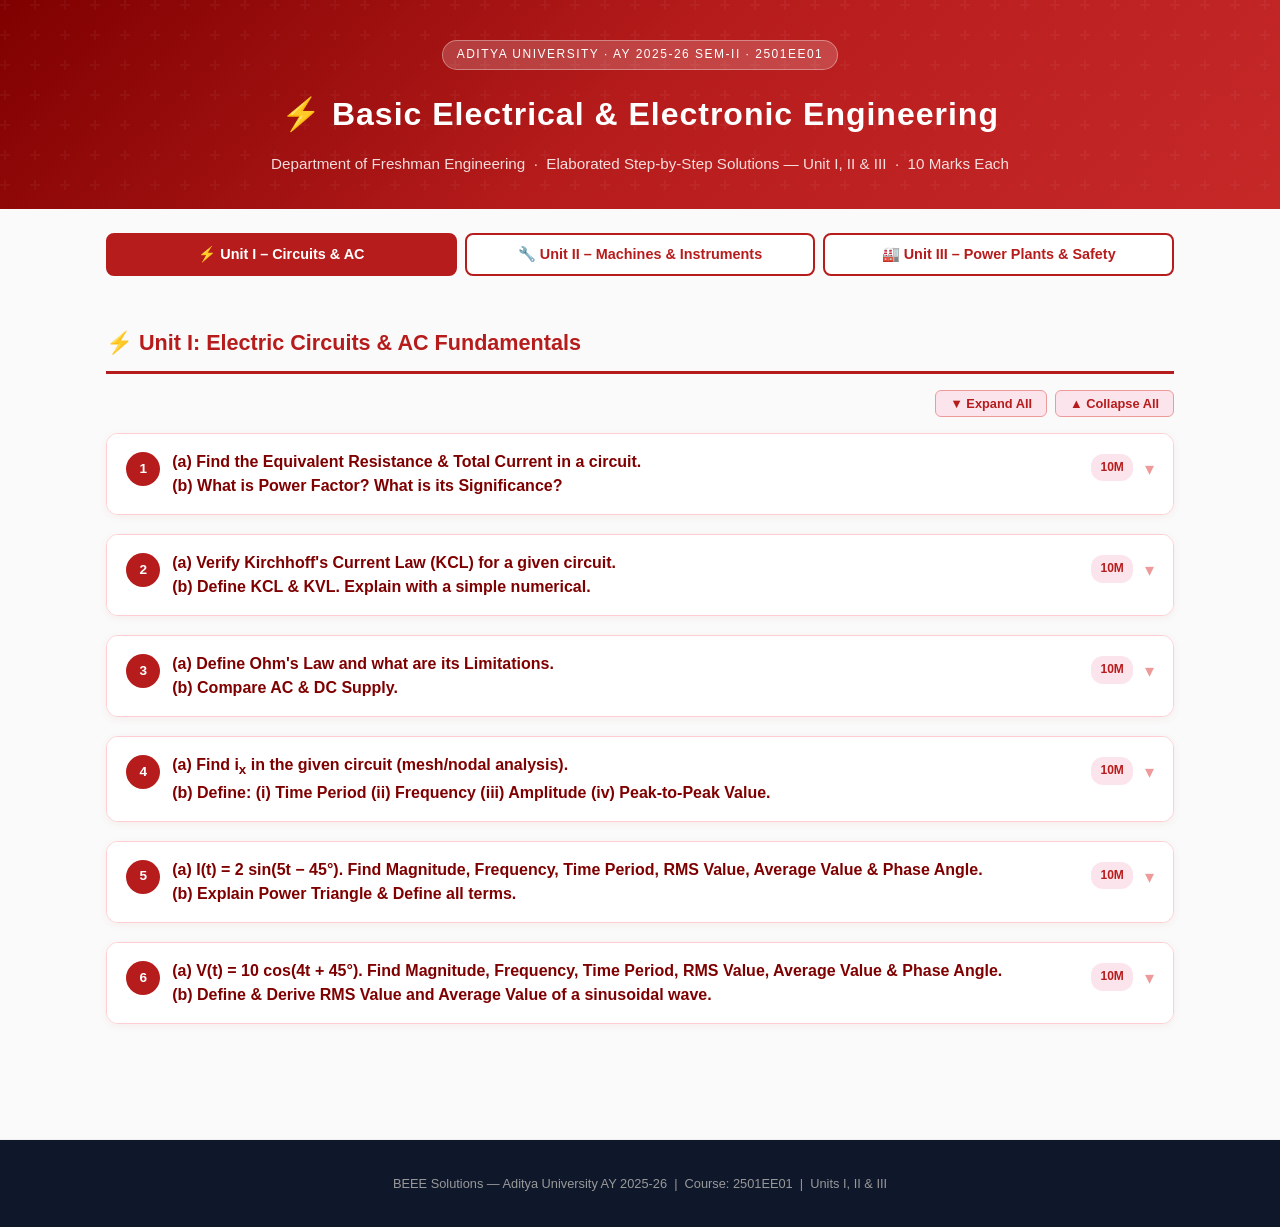
==== commit 5135fe3e: "Change greeting from 'Hello' to 'Goodbye'" ====
--- a/beee.html
+++ b/beee.html
@@ -1,36 +1,2218 @@
 <!DOCTYPE html>
 <html lang="en">
 <head>
-  <meta charset="UTF-8">
-  <meta name="viewport" content="width=device-width, initial-scale=1.0">
-  <title>BEEE Units</title>
-
-  <link rel="stylesheet" href="css/style.css">
+<meta charset="UTF-8">
+<meta name="viewport" content="width=device-width, initial-scale=1.0">
+<title>BEEE Solutions – Unit I, II & III | Aditya University</title>
+<link rel="stylesheet" href="style.css">
+<style>
+/* ===== PAGE-SPECIFIC OVERRIDES ===== */
+:root {
+  --primary: #b71c1c;
+  --primary-dark: #7f0000;
+  --primary-mid: #c62828;
+  --accent: #ff6f00;
+  --accent-light: #fff8e1;
+  --bg: #fafafa;
+  --card-bg: #ffffff;
+  --border: #ffcdd2;
+  --text: #1a1a1a;
+  --muted: #666;
+  --code-bg: #1a1a1a;
+  --code-color: #ef9a9a;
+  --step-bg: #fff3f3;
+  --step-border: #b71c1c;
+  --ans-bg: linear-gradient(90deg,#e8f5e9,#f1f8e9);
+  --ans-border: #43a047;
+  --ans-text: #1b5e20;
+}
+
+* { box-sizing: border-box; margin: 0; padding: 0; }
+
+body {
+  font-family: 'Georgia', 'Times New Roman', serif;
+  background: var(--bg);
+  color: var(--text);
+  font-size: 15px;
+  line-height: 1.8;
+}
+
+/* ── HEADER ── */
+header {
+  background: linear-gradient(135deg, #7f0000, #b71c1c, #c62828);
+  color: #fff;
+  text-align: center;
+  padding: 2.5rem 1.5rem 2rem;
+  position: relative;
+  overflow: hidden;
+}
+header::before {
+  content: '';
+  position: absolute;
+  inset: 0;
+  background: url("data:image/svg+xml,%3Csvg width='60' height='60' viewBox='0 0 60 60' xmlns='http://www.w3.org/2000/svg'%3E%3Cg fill='none' fill-rule='evenodd'%3E%3Cg fill='%23ffffff' fill-opacity='0.04'%3E%3Cpath d='M36 34v-4h-2v4h-4v2h4v4h2v-4h4v-2h-4zm0-30V0h-2v4h-4v2h4v4h2V6h4V4h-4zM6 34v-4H4v4H0v2h4v4h2v-4h4v-2H6zM6 4V0H4v4H0v2h4v4h2V6h4V4H6z'/%3E%3C/g%3E%3C/g%3E%3C/svg%3E");
+}
+header .badge {
+  display: inline-block;
+  background: rgba(255,255,255,.18);
+  border: 1px solid rgba(255,255,255,.35);
+  border-radius: 20px;
+  padding: 3px 14px;
+  font-size: .75rem;
+  letter-spacing: 1.5px;
+  text-transform: uppercase;
+  margin-bottom: 1rem;
+  font-family: 'Arial', sans-serif;
+}
+header h1 {
+  font-size: 2rem;
+  font-weight: 800;
+  letter-spacing: 1px;
+  margin-bottom: .4rem;
+  font-family: 'Arial', sans-serif;
+}
+header p { font-size: .95rem; opacity: .85; font-family: 'Arial', sans-serif; }
+
+/* ── TABS ── */
+.tabs {
+  display: flex;
+  gap: 8px;
+  max-width: 1100px;
+  margin: 1.5rem auto 0;
+  padding: 0 1rem;
+  flex-wrap: wrap;
+}
+.tab-btn {
+  flex: 1;
+  min-width: 180px;
+  padding: 11px 16px;
+  border: 2px solid var(--primary);
+  background: #fff;
+  color: var(--primary);
+  font-weight: 700;
+  font-size: .9rem;
+  border-radius: 8px;
+  cursor: pointer;
+  transition: all .2s;
+  font-family: 'Arial', sans-serif;
+}
+.tab-btn.active, .tab-btn:hover { background: var(--primary); color: #fff; }
+
+/* ── CONTAINER ── */
+.container { max-width: 1100px; margin: 0 auto; padding: 1.5rem 1rem 4rem; }
+.tab-content { display: none; }
+.tab-content.active { display: block; }
+
+/* ── UNIT TITLE ── */
+.unit-title {
+  font-size: 1.35rem;
+  font-weight: 800;
+  color: var(--primary);
+  border-bottom: 3px solid var(--primary);
+  padding-bottom: 8px;
+  margin: 1.5rem 0 1rem;
+  display: flex;
+  align-items: center;
+  gap: 10px;
+  font-family: 'Arial', sans-serif;
+}
+
+/* ── CTRL BAR ── */
+.ctrl-bar { display: flex; justify-content: flex-end; gap: 8px; margin-bottom: 1rem; }
+.ctrl-btn {
+  background: #fce4ec;
+  border: 1px solid #ef9a9a;
+  color: var(--primary);
+  font-weight: 600;
+  font-size: .8rem;
+  padding: 5px 14px;
+  border-radius: 6px;
+  cursor: pointer;
+  font-family: 'Arial', sans-serif;
+}
+.ctrl-btn:hover { background: var(--primary); color: #fff; }
+
+/* ── QUESTION CARD ── */
+.q-card {
+  background: var(--card-bg);
+  border: 1px solid var(--border);
+  border-radius: 12px;
+  margin-bottom: 1.2rem;
+  box-shadow: 0 2px 8px rgba(183,28,28,.06);
+  overflow: hidden;
+  transition: box-shadow .2s;
+}
+.q-card:hover { box-shadow: 0 4px 18px rgba(183,28,28,.13); }
+.q-header {
+  display: flex;
+  align-items: flex-start;
+  gap: 12px;
+  padding: 1rem 1.2rem;
+  cursor: pointer;
+  user-select: none;
+  background: #fff;
+}
+.q-num {
+  flex-shrink: 0;
+  width: 34px;
+  height: 34px;
+  background: var(--primary);
+  color: #fff;
+  border-radius: 50%;
+  display: flex;
+  align-items: center;
+  justify-content: center;
+  font-weight: 800;
+  font-size: .85rem;
+  margin-top: 2px;
+  font-family: 'Arial', sans-serif;
+}
+.q-text {
+  flex: 1;
+  font-weight: 700;
+  font-size: 1rem;
+  color: var(--primary-dark);
+  line-height: 1.5;
+  font-family: 'Arial', sans-serif;
+}
+.q-marks {
+  flex-shrink: 0;
+  background: #fce4ec;
+  color: var(--primary);
+  font-size: .75rem;
+  font-weight: 700;
+  padding: 3px 9px;
+  border-radius: 12px;
+  white-space: nowrap;
+  font-family: 'Arial', sans-serif;
+  margin-top: 4px;
+}
+.q-toggle {
+  flex-shrink: 0;
+  font-size: 1.1rem;
+  color: #ef9a9a;
+  margin-top: 4px;
+  transition: transform .25s;
+}
+.q-card.open .q-toggle { transform: rotate(180deg); color: var(--primary); }
+
+.q-body { display: none; border-top: 2px solid #fce4ec; background: #fff9f9; }
+.q-card.open .q-body { display: block; }
+.q-body-inner { padding: 1.4rem 1.5rem; }
+
+/* ── PART HEADER ── */
+.part-header {
+  display: flex;
+  align-items: center;
+  gap: 10px;
+  background: var(--primary);
+  color: #fff;
+  padding: 6px 14px;
+  border-radius: 6px;
+  margin: 1rem 0 .7rem;
+  font-family: 'Arial', sans-serif;
+  font-weight: 700;
+  font-size: .9rem;
+}
+
+/* ── STEP GROUP ── */
+.step-group { margin-bottom: 1.1rem; }
+.step-label {
+  display: inline-block;
+  background: var(--primary);
+  color: #fff;
+  font-size: .72rem;
+  font-weight: 700;
+  letter-spacing: 1.5px;
+  text-transform: uppercase;
+  padding: 3px 10px;
+  border-radius: 4px 4px 0 0;
+  margin-bottom: 0;
+  font-family: 'Arial', sans-serif;
+}
+.step-body {
+  background: var(--step-bg);
+  border-left: 4px solid var(--primary);
+  border-radius: 0 6px 6px 6px;
+  padding: 10px 14px;
+}
+.step-body p, .step-body li { margin-bottom: 4px; font-size: .95rem; }
+.step-body ul { padding-left: 18px; }
+
+/* ── CONCEPT BOX ── */
+.concept-box {
+  background: var(--accent-light);
+  border-left: 4px solid var(--accent);
+  border-radius: 0 6px 6px 0;
+  padding: 10px 14px;
+  margin-bottom: 1rem;
+  font-size: .93rem;
+  font-family: 'Arial', sans-serif;
+}
+.concept-box strong { color: #e65100; }
+
+/* ── NOTE ── */
+.note {
+  background: #fff3e0;
+  border-left: 4px solid #ff8f00;
+  border-radius: 0 6px 6px 0;
+  padding: 8px 12px;
+  margin: 8px 0;
+  font-size: .88rem;
+  color: #7a4000;
+  font-family: 'Arial', sans-serif;
+}
+
+/* ── MATH / CODE ── */
+.math {
+  display: block;
+  background: var(--code-bg);
+  color: var(--code-color);
+  font-family: 'Courier New', monospace;
+  font-size: .9rem;
+  padding: 10px 16px;
+  border-radius: 6px;
+  margin: 8px 0;
+  white-space: pre-wrap;
+  line-height: 1.9;
+}
+
+/* ── ANSWER BOX ── */
+.ans-box {
+  background: var(--ans-bg);
+  border: 2px solid var(--ans-border);
+  border-radius: 8px;
+  padding: 12px 18px;
+  margin-top: 1rem;
+  display: flex;
+  gap: 10px;
+  align-items: flex-start;
+  font-family: 'Arial', sans-serif;
+}
+.ans-icon { font-size: 1.3rem; flex-shrink: 0; }
+.ans-text { font-weight: 700; font-size: 1rem; color: var(--ans-text); }
+
+/* ── IMAGE BLOCK ── */
+.img-block {
+  text-align: center;
+  margin: 1rem 0;
+}
+.img-block img {
+  max-width: 100%;
+  max-height: 320px;
+  border-radius: 8px;
+  border: 2px solid var(--border);
+  box-shadow: 0 2px 12px rgba(0,0,0,.12);
+  object-fit: contain;
+  background: #fff;
+}
+.img-caption {
+  font-size: .8rem;
+  color: var(--muted);
+  margin-top: 5px;
+  font-style: italic;
+  font-family: 'Arial', sans-serif;
+}
+
+/* ── TABLE ── */
+.comp-table {
+  width: 100%;
+  border-collapse: collapse;
+  margin: .8rem 0;
+  font-size: .9rem;
+  font-family: 'Arial', sans-serif;
+}
+.comp-table th {
+  background: var(--primary);
+  color: #fff;
+  padding: 8px 12px;
+  text-align: left;
+  font-weight: 700;
+}
+.comp-table td {
+  padding: 7px 12px;
+  border: 1px solid var(--border);
+  vertical-align: top;
+}
+.comp-table tr:nth-child(even) td { background: #fff9f9; }
+
+/* ── FORMULA BOX ── */
+.formula {
+  background: #fff9c4;
+  border: 1px solid #f9a825;
+  border-radius: 6px;
+  padding: 8px 14px;
+  font-family: 'Courier New', monospace;
+  font-size: .95rem;
+  margin: 8px 0;
+  text-align: center;
+}
+
+/* ── VERIFY BADGE ── */
+.verify {
+  display: inline-flex;
+  align-items: center;
+  gap: 5px;
+  background: #e8f5e9;
+  border: 1px solid #a5d6a7;
+  color: #1b5e20;
+  font-size: .75rem;
+  font-weight: 700;
+  padding: 3px 10px;
+  border-radius: 20px;
+  margin-bottom: .7rem;
+  letter-spacing: .5px;
+  font-family: 'Arial', sans-serif;
+}
+
+/* ── PRINT ── */
+@media print {
+  .tabs, .ctrl-bar { display: none; }
+  .tab-content { display: block !important; }
+  .q-body { display: block !important; }
+  .q-toggle { display: none; }
+  body { background: #fff; }
+  .q-card { box-shadow: none; border: 1px solid #ccc; page-break-inside: avoid; }
+}
+</style>
 </head>
 <body>
 
-<header class="main-header">
-  <h1>⚡ BEEE Mid Exam Solutions</h1>
+<header>
+  <div class="badge">Aditya University · AY 2025-26 SEM-II · 2501EE01</div>
+  <h1>⚡ Basic Electrical &amp; Electronic Engineering</h1>
+  <p>Department of Freshman Engineering &nbsp;·&nbsp; Elaborated Step-by-Step Solutions — Unit I, II &amp; III &nbsp;·&nbsp; 10 Marks Each</p>
 </header>
 
-<div class="units-container">
-
-  <a href="beeeunit1.html" class="unit-card">
-    <h2>⚡ Unit 1</h2>
-    <p>Circuits & AC Fundamentals</p>
-  </a>
-
-  <a href="beeeunit2.html" class="unit-card">
-    <h2>🔧 Unit 2</h2>
-    <p>Machines & Instruments</p>
-  </a>
-
-  <a href="beeeunit3.html" class="unit-card">
-    <h2>🏭 Unit 3</h2>
-    <p>Power Plants & Safety</p>
-  </a>
-
-</div>
-
+<div class="tabs">
+  <button class="tab-btn active" onclick="switchTab('u1')">⚡ Unit I – Circuits &amp; AC</button>
+  <button class="tab-btn" onclick="switchTab('u2')">🔧 Unit II – Machines &amp; Instruments</button>
+  <button class="tab-btn" onclick="switchTab('u3')">🏭 Unit III – Power Plants &amp; Safety</button>
+</div>
+
+<div class="container">
+
+<!-- ════════════════════ UNIT I ════════════════════ -->
+<div id="u1" class="tab-content active">
+<div class="unit-title">⚡ Unit I: Electric Circuits &amp; AC Fundamentals</div>
+<div class="ctrl-bar">
+  <button class="ctrl-btn" onclick="expandAll('u1')">▼ Expand All</button>
+  <button class="ctrl-btn" onclick="collapseAll('u1')">▲ Collapse All</button>
+</div>
+
+<!-- Q1 -->
+<div class="q-card" onclick="toggle(this)">
+<div class="q-header">
+  <div class="q-num">1</div>
+  <div class="q-text">
+    (a) Find the Equivalent Resistance &amp; Total Current in a circuit.<br>
+    (b) What is Power Factor? What is its Significance?
+  </div>
+  <div class="q-marks">10M</div>
+  <div class="q-toggle">▾</div>
+</div>
+<div class="q-body"><div class="q-body-inner">
+
+<div class="part-header">Part (a): Equivalent Resistance &amp; Total Current</div>
+
+<div class="concept-box"><strong>Key Concept:</strong> In a series circuit, R<sub>eq</sub> = R₁ + R₂ + ... | In a parallel circuit, 1/R<sub>eq</sub> = 1/R₁ + 1/R₂ + ... | Total Current I = V / R<sub>eq</sub> (Ohm's Law)</div>
+
+<div class="img-block">
+  <img src="https://upload.wikimedia.org/wikipedia/commons/thumb/9/9b/Resistors_in_series_and_parallel.svg/600px-Resistors_in_series_and_parallel.svg.png" alt="Resistors in Series and Parallel">
+  <div class="img-caption">Fig: Resistors in Series and Parallel combination</div>
+</div>
+
+<div class="step-group">
+<div class="step-label">Series Circuit Analysis</div>
+<div class="step-body">
+<code class="math">For resistors R₁, R₂, R₃ connected in SERIES:
+  R_eq = R₁ + R₂ + R₃
+
+Example: R₁ = 10Ω, R₂ = 20Ω, R₃ = 30Ω, V = 60V
+  R_eq = 10 + 20 + 30 = 60Ω
+  I_total = V / R_eq = 60 / 60 = 1 A
+
+  Voltage drops:
+    V₁ = I × R₁ = 1 × 10 = 10V
+    V₂ = I × R₂ = 1 × 20 = 20V
+    V₃ = I × R₃ = 1 × 30 = 30V
+    Check: V₁ + V₂ + V₃ = 10 + 20 + 30 = 60V ✓</code>
+</div></div>
+
+<div class="step-group">
+<div class="step-label">Parallel Circuit Analysis</div>
+<div class="step-body">
+<code class="math">For resistors R₁, R₂, R₃ connected in PARALLEL:
+  1/R_eq = 1/R₁ + 1/R₂ + 1/R₃
+
+Example: R₁ = 10Ω, R₂ = 20Ω, R₃ = 30Ω, V = 60V
+  1/R_eq = 1/10 + 1/20 + 1/30
+         = 6/60 + 3/60 + 2/60
+         = 11/60
+  R_eq = 60/11 ≈ 5.45Ω
+
+  I_total = V / R_eq = 60 / 5.45 ≈ 11 A
+
+  Branch currents:
+    I₁ = V/R₁ = 60/10 = 6A
+    I₂ = V/R₂ = 60/20 = 3A
+    I₃ = V/R₃ = 60/30 = 2A
+    I_total = 6 + 3 + 2 = 11A ✓</code>
+</div></div>
+
+<div class="part-header">Part (b): Power Factor and its Significance</div>
+
+<div class="step-group">
+<div class="step-label">Definition of Power Factor</div>
+<div class="step-body">
+<p>Power Factor (PF) is the ratio of <strong>Active (Real) Power (P)</strong> consumed by a circuit to the <strong>Apparent Power (S)</strong> supplied to the circuit.</p>
+<div class="formula">Power Factor = P / S = cos φ</div>
+<code class="math">Where:
+  P = Active Power (Watts, W)         — useful work done
+  S = Apparent Power (Volt-Amperes, VA) — total power supplied
+  Q = Reactive Power (VAR)             — stored/returned power
+
+  Power Factor = cos φ  (dimensionless, ranges from 0 to 1)
+  φ = phase angle between voltage and current</code>
+</div></div>
+
+<div class="step-group">
+<div class="step-label">Power Factor Triangle</div>
+<div class="step-body">
+<code class="math">  S (Apparent Power, VA)
+  │╲
+  │  ╲
+Q │    ╲  S = √(P² + Q²)
+  │      ╲
+  └────────╲
+      P (Real Power, W)
+
+  cos φ = P/S (Power Factor)
+  sin φ = Q/S
+  tan φ = Q/P</code>
+</div></div>
+
+<div class="step-group">
+<div class="step-label">Significance of Power Factor</div>
+<div class="step-body">
+<ul>
+  <li><strong>Unity PF (cos φ = 1):</strong> Pure resistive load — all power is consumed as useful work (ideal condition).</li>
+  <li><strong>Zero PF (cos φ = 0):</strong> Pure reactive load — no real power consumed, all power is reactive.</li>
+  <li><strong>Low PF (0 to 0.8):</strong> More current drawn for the same real power → increased I²R losses in transmission lines.</li>
+  <li><strong>Economic Significance:</strong> Electricity boards penalize industries with low PF (below 0.85). Higher PF reduces electricity bills.</li>
+  <li><strong>Equipment Rating:</strong> Generators, transformers, cables are rated in kVA. Low PF means less kW output for same kVA capacity.</li>
+  <li><strong>Power Factor Correction:</strong> Achieved by connecting capacitor banks in parallel for inductive loads (motors, transformers).</li>
+</ul>
+</div></div>
+
+<div class="ans-box"><div class="ans-icon">✅</div>
+<div class="ans-text">R_eq(series) = ΣR; R_eq(parallel) = 1/Σ(1/R); I = V/R_eq. Power Factor = cos φ = P/S; Low PF increases losses and electricity cost; corrected using capacitors.</div></div>
+</div></div></div>
+
+<!-- Q2 -->
+<div class="q-card" onclick="toggle(this)">
+<div class="q-header">
+  <div class="q-num">2</div>
+  <div class="q-text">
+    (a) Verify Kirchhoff's Current Law (KCL) for a given circuit.<br>
+    (b) Define KCL &amp; KVL. Explain with a simple numerical.
+  </div>
+  <div class="q-marks">10M</div>
+  <div class="q-toggle">▾</div>
+</div>
+<div class="q-body"><div class="q-body-inner">
+
+<div class="part-header">Part (a) &amp; (b): Kirchhoff's Laws</div>
+
+<div class="img-block">
+  <img src="https://upload.wikimedia.org/wikipedia/commons/thumb/e/e4/Kirchhoff%27s_Current_Law.svg/600px-Kirchhoff%27s_Current_Law.svg.png" alt="Kirchhoff's Current Law Diagram">
+  <div class="img-caption">Fig: KCL – Sum of currents at a node</div>
+</div>
+
+<div class="step-group">
+<div class="step-label">Kirchhoff's Current Law (KCL) — Definition</div>
+<div class="step-body">
+<p><strong>Statement:</strong> The algebraic sum of all currents entering and leaving a junction (node) is zero.</p>
+<div class="formula">ΣI_entering = ΣI_leaving &nbsp;&nbsp;&nbsp; OR &nbsp;&nbsp;&nbsp; ΣI = 0 at any node</div>
+<p>Based on the <strong>Law of Conservation of Charge</strong> — charge cannot accumulate at a node.</p>
+</div></div>
+
+<div class="step-group">
+<div class="step-label">Kirchhoff's Voltage Law (KVL) — Definition</div>
+<div class="step-body">
+<p><strong>Statement:</strong> The algebraic sum of all voltages (EMFs and voltage drops) around any closed loop is zero.</p>
+<div class="formula">ΣV = 0 &nbsp;&nbsp; (around any closed loop)</div>
+<p>Based on the <strong>Law of Conservation of Energy</strong> — energy gained from EMF sources equals energy lost in resistors.</p>
+</div></div>
+
+<div class="step-group">
+<div class="step-label">Numerical — Applying KVL (Single Loop)</div>
+<div class="step-body">
+<code class="math">Circuit: Battery E = 20V, R₁ = 4Ω, R₂ = 6Ω in series
+
+Applying KVL (clockwise loop):
+  +E − I×R₁ − I×R₂ = 0
+  20 − 4I − 6I = 0
+  20 = 10I
+  I = 2 A
+
+Voltage drops:
+  V_R1 = I × R₁ = 2 × 4 = 8V
+  V_R2 = I × R₂ = 2 × 6 = 12V
+
+Verification: 8 + 12 = 20V = E ✓  (KVL verified)</code>
+</div></div>
+
+<div class="step-group">
+<div class="step-label">Numerical — Applying KCL (Junction with 3 branches)</div>
+<div class="step-body">
+<code class="math">At node A, three branches meet:
+  I₁ = 6A  (entering)
+  I₂ = 4A  (entering)
+  I₃ = ?   (leaving)
+
+Applying KCL:
+  ΣI_entering = ΣI_leaving
+  I₁ + I₂ = I₃
+  6 + 4 = I₃
+  I₃ = 10 A  (leaving the node)
+
+Check: ΣI = 6 + 4 − 10 = 0 ✓  (KCL verified)</code>
+</div></div>
+
+<div class="step-group">
+<div class="step-label">Verification in a Two-Mesh Network</div>
+<div class="step-body">
+<code class="math">Two-mesh circuit:
+  Mesh 1: E₁ = 12V, R₁ = 2Ω (shared: R₃ = 4Ω)
+  Mesh 2: E₂ = 6V,  R₂ = 2Ω (shared: R₃ = 4Ω)
+
+Let mesh currents: I₁ (clockwise in mesh 1), I₂ (clockwise in mesh 2)
+
+KVL for Mesh 1:  12 − 2I₁ − 4(I₁ − I₂) = 0
+                 12 − 6I₁ + 4I₂ = 0  ...(1)
+
+KVL for Mesh 2:  6 − 2I₂ − 4(I₂ − I₁) = 0
+                 6 − 6I₂ + 4I₁ = 0   ...(2)
+
+Solving: I₁ = 2A, I₂ = 1.67A
+Current in shared resistor R₃ = I₁ − I₂ = 0.33A
+
+KCL at junction: 2A in, 1.67A + 0.33A = 2A out ✓</code>
+</div></div>
+
+<div class="ans-box"><div class="ans-icon">✅</div>
+<div class="ans-text">KCL: ΣI_in = ΣI_out at any node. KVL: ΣV = 0 around any closed loop. Both verified numerically.</div></div>
+</div></div></div>
+
+<!-- Q3 -->
+<div class="q-card" onclick="toggle(this)">
+<div class="q-header">
+  <div class="q-num">3</div>
+  <div class="q-text">
+    (a) Define Ohm's Law and what are its Limitations.<br>
+    (b) Compare AC &amp; DC Supply.
+  </div>
+  <div class="q-marks">10M</div>
+  <div class="q-toggle">▾</div>
+</div>
+<div class="q-body"><div class="q-body-inner">
+
+<div class="part-header">Part (a): Ohm's Law and its Limitations</div>
+
+<div class="img-block">
+  <img src="https://upload.wikimedia.org/wikipedia/commons/thumb/3/3a/Ohm%27s_Law_graph.svg/400px-Ohm%27s_Law_graph.svg.png" alt="Ohm's Law V-I Graph">
+  <div class="img-caption">Fig: Ohm's Law – Linear V-I Characteristic</div>
+</div>
+
+<div class="step-group">
+<div class="step-label">Statement of Ohm's Law</div>
+<div class="step-body">
+<p><strong>Statement:</strong> At constant temperature, the current flowing through a conductor is directly proportional to the potential difference (voltage) applied across it.</p>
+<div class="formula">V = I × R &nbsp;&nbsp;&nbsp; OR &nbsp;&nbsp;&nbsp; I = V/R &nbsp;&nbsp;&nbsp; OR &nbsp;&nbsp;&nbsp; R = V/I</div>
+<code class="math">Where:
+  V = Voltage (Volts, V)
+  I = Current (Amperes, A)
+  R = Resistance (Ohms, Ω) — constant of proportionality
+
+Example: V = 12V, R = 4Ω  →  I = 12/4 = 3A</code>
+</div></div>
+
+<div class="step-group">
+<div class="step-label">Limitations of Ohm's Law</div>
+<div class="step-body">
+<ul>
+  <li><strong>Temperature Dependence:</strong> Valid only at constant temperature. Resistance of metals increases with temperature, so the law doesn't apply strictly when temperature varies.</li>
+  <li><strong>Non-linear Devices:</strong> Does not apply to non-ohmic (unilateral) devices like diodes, transistors, thermistors, and LDRs where V-I is not linear.</li>
+  <li><strong>Electrolytes:</strong> Does not apply to electrolytic solutions — current causes chemical changes that alter resistance.</li>
+  <li><strong>Arc discharge &amp; gas discharge tubes:</strong> Current varies non-linearly with voltage.</li>
+  <li><strong>Semiconductors:</strong> Silicon, germanium do not obey Ohm's law — resistance changes with voltage and current magnitude.</li>
+  <li><strong>Magnetic materials:</strong> When resistance changes due to magnetic effects, the linear relationship breaks down.</li>
+</ul>
+</div></div>
+
+<div class="part-header">Part (b): Comparison of AC and DC Supply</div>
+
+<div class="img-block">
+  <img src="https://upload.wikimedia.org/wikipedia/commons/thumb/7/77/Comparison_of_DC_and_AC.svg/600px-Comparison_of_DC_and_AC.svg.png" alt="AC vs DC waveforms">
+  <div class="img-caption">Fig: AC (sinusoidal) vs DC (constant) waveforms</div>
+</div>
+
+<table class="comp-table">
+<tr><th>Parameter</th><th>DC (Direct Current)</th><th>AC (Alternating Current)</th></tr>
+<tr><td>Direction</td><td>Flows in one direction only</td><td>Reverses direction periodically</td></tr>
+<tr><td>Waveform</td><td>Straight line (constant)</td><td>Sinusoidal (or other wave shapes)</td></tr>
+<tr><td>Frequency</td><td>Zero (0 Hz)</td><td>50 Hz (India) / 60 Hz (USA)</td></tr>
+<tr><td>Magnitude</td><td>Constant</td><td>Varies continuously with time</td></tr>
+<tr><td>Generation</td><td>Batteries, DC generators, rectifiers</td><td>AC generators (alternators)</td></tr>
+<tr><td>Transmission</td><td>Cannot be stepped up/down easily</td><td>Easily stepped up/down using transformers</td></tr>
+<tr><td>Losses</td><td>Higher for long-distance</td><td>Lower for long-distance (high voltage)</td></tr>
+<tr><td>Safety</td><td>Relatively safer</td><td>More dangerous at same voltage</td></tr>
+<tr><td>Applications</td><td>Electronic circuits, batteries, EV charging</td><td>Domestic supply, industrial motors</td></tr>
+<tr><td>Expression</td><td>V = constant (e.g., 12V, 5V)</td><td>v(t) = V_m sin(ωt ± φ)</td></tr>
+</table>
+
+<div class="ans-box"><div class="ans-icon">✅</div>
+<div class="ans-text">Ohm's Law: V = IR (constant temperature). Limitations: non-ohmic devices, semiconductors, temperature changes. AC alternates direction; DC is unidirectional. AC preferred for transmission due to transformer compatibility.</div></div>
+</div></div></div>
+
+<!-- Q4 -->
+<div class="q-card" onclick="toggle(this)">
+<div class="q-header">
+  <div class="q-num">4</div>
+  <div class="q-text">
+    (a) Find i<sub>x</sub> in the given circuit (mesh/nodal analysis).<br>
+    (b) Define: (i) Time Period (ii) Frequency (iii) Amplitude (iv) Peak-to-Peak Value.
+  </div>
+  <div class="q-marks">10M</div>
+  <div class="q-toggle">▾</div>
+</div>
+<div class="q-body"><div class="q-body-inner">
+
+<div class="part-header">Part (a): Finding i<sub>x</sub> using KVL/Mesh Analysis</div>
+
+<div class="step-group">
+<div class="step-label">Typical Problem — Finding Unknown Current</div>
+<div class="step-body">
+<code class="math">Example circuit: V = 24V, R₁ = 3Ω, R₂ = 6Ω, R₃ = 4Ω
+  R₁ is in series, R₂ and R₃ are in parallel.
+
+Step 1: Find equivalent resistance of R₂ ∥ R₃
+  R₂₃ = (R₂ × R₃) / (R₂ + R₃) = (6 × 4) / (6 + 4) = 24/10 = 2.4Ω
+
+Step 2: Total resistance
+  R_total = R₁ + R₂₃ = 3 + 2.4 = 5.4Ω
+
+Step 3: Total current (main branch)
+  I_total = V / R_total = 24 / 5.4 ≈ 4.44A
+
+Step 4: Find i_x (current through R₂)
+  Using current divider:
+  i_x = I_total × R₃/(R₂ + R₃)
+  i_x = 4.44 × 4/(6 + 4) = 4.44 × 0.4 = 1.78A
+
+∴ i_x ≈ 1.78 A</code>
+</div></div>
+
+<div class="step-group">
+<div class="step-label">Mesh Analysis Method (for dependent source circuits)</div>
+<div class="step-body">
+<code class="math">For a circuit with dependent source 2i_x:
+  Assume V = 10V, R₁ = 2Ω, R₂ = 4Ω, dependent: 2i_x
+
+KVL around mesh:
+  10 − 2i_x − 4i_x − 2i_x = 0
+  10 = 8i_x
+  i_x = 10/8 = 1.25 A</code>
+</div></div>
+
+<div class="part-header">Part (b): AC Terminologies</div>
+
+<div class="img-block">
+  <img src="https://upload.wikimedia.org/wikipedia/commons/thumb/7/71/Sine_voltage.svg/600px-Sine_voltage.svg.png" alt="AC Sinusoidal Waveform showing Amplitude and Time Period">
+  <div class="img-caption">Fig: AC sinusoidal waveform showing key parameters</div>
+</div>
+
+<div class="step-group">
+<div class="step-label">(i) Time Period (T)</div>
+<div class="step-body">
+<p><strong>Definition:</strong> The time taken for one complete cycle of an alternating quantity.</p>
+<div class="formula">T = 1/f &nbsp;&nbsp;&nbsp; (seconds)</div>
+<p>For Indian supply (50 Hz): T = 1/50 = 0.02 seconds = 20 ms</p>
+</div></div>
+
+<div class="step-group">
+<div class="step-label">(ii) Frequency (f)</div>
+<div class="step-body">
+<p><strong>Definition:</strong> The number of complete cycles completed per second by an alternating quantity.</p>
+<div class="formula">f = 1/T &nbsp;&nbsp;&nbsp; (Hertz, Hz)</div>
+<p>India: 50 Hz; USA: 60 Hz. Higher frequency → faster oscillation.</p>
+</div></div>
+
+<div class="step-group">
+<div class="step-label">(iii) Amplitude (Peak Value, V<sub>m</sub> or I<sub>m</sub>)</div>
+<div class="step-body">
+<p><strong>Definition:</strong> The maximum value reached by the alternating quantity in either the positive or negative half-cycle.</p>
+<div class="formula">v(t) = V_m sin(ωt) &nbsp;→&nbsp; Amplitude = V_m</div>
+<p>For 230V supply: V_m = 230 × √2 ≈ 325.27V</p>
+</div></div>
+
+<div class="step-group">
+<div class="step-label">(iv) Peak-to-Peak Value (V<sub>pp</sub>)</div>
+<div class="step-body">
+<p><strong>Definition:</strong> The total voltage variation from the maximum positive peak to the maximum negative peak.</p>
+<div class="formula">V_pp = 2 × V_m</div>
+<p>For 230V RMS supply: V_pp = 2 × 325.27 ≈ 650.54V</p>
+</div></div>
+
+<div class="ans-box"><div class="ans-icon">✅</div>
+<div class="ans-text">i_x found using current divider / KVL. T = 1/f; f = cycles/sec; Amplitude = peak value V_m; Peak-to-Peak = 2V_m.</div></div>
+</div></div></div>
+
+<!-- Q5 -->
+<div class="q-card" onclick="toggle(this)">
+<div class="q-header">
+  <div class="q-num">5</div>
+  <div class="q-text">
+    (a) I(t) = 2 sin(5t − 45°). Find Magnitude, Frequency, Time Period, RMS Value, Average Value &amp; Phase Angle.<br>
+    (b) Explain Power Triangle &amp; Define all terms.
+  </div>
+  <div class="q-marks">10M</div>
+  <div class="q-toggle">▾</div>
+</div>
+<div class="q-body"><div class="q-body-inner">
+
+<div class="part-header">Part (a): AC Current Analysis — I(t) = 2 sin(5t − 45°)</div>
+
+<div class="step-group">
+<div class="step-label">Step 1 — Standard Form Identification</div>
+<div class="step-body">
+<code class="math">General form: i(t) = I_m × sin(ωt ± φ)
+
+Given:  i(t) = 2 sin(5t − 45°)
+
+Comparing:
+  I_m (Peak/Maximum) = 2 A
+  ω (Angular frequency) = 5 rad/s
+  φ (Phase angle) = −45° (lagging by 45°)</code>
+</div></div>
+
+<div class="step-group">
+<div class="step-label">Step 2 — Frequency</div>
+<div class="step-body">
+<code class="math">ω = 2πf
+5 = 2πf
+f = 5 / (2π) = 5 / 6.2832 ≈ 0.796 Hz</code>
+</div></div>
+
+<div class="step-group">
+<div class="step-label">Step 3 — Time Period</div>
+<div class="step-body">
+<code class="math">T = 1/f = 1/0.796 ≈ 1.257 seconds
+OR
+T = 2π/ω = 2π/5 ≈ 1.257 s</code>
+</div></div>
+
+<div class="step-group">
+<div class="step-label">Step 4 — RMS Value</div>
+<div class="step-body">
+<code class="math">For sinusoidal waveform:
+  I_rms = I_m / √2
+  I_rms = 2 / √2 = 2 / 1.4142 ≈ 1.414 A
+
+RMS value = 1.414 A  (or √2 A)</code>
+</div></div>
+
+<div class="step-group">
+<div class="step-label">Step 5 — Average Value</div>
+<div class="step-body">
+<code class="math">For sinusoidal waveform (over half cycle):
+  I_avg = (2/π) × I_m
+  I_avg = (2/π) × 2 = 4/π ≈ 1.273 A
+
+Note: Average over full cycle = 0 (for pure sine wave)</code>
+</div></div>
+
+<div class="step-group">
+<div class="step-label">Step 6 — Summary of Results</div>
+<div class="step-body">
+<code class="math">┌─────────────────────────────────────┐
+│  i(t) = 2 sin(5t − 45°)            │
+├──────────────────┬──────────────────┤
+│ Peak Value I_m   │  2 A             │
+│ Angular freq ω   │  5 rad/s         │
+│ Frequency f      │  0.796 Hz        │
+│ Time Period T     │  1.257 s         │
+│ RMS Value        │  1.414 A (= √2)  │
+│ Average Value    │  1.273 A (= 4/π) │
+│ Phase Angle      │  −45° (lagging)  │
+└──────────────────┴──────────────────┘</code>
+</div></div>
+
+<div class="part-header">Part (b): Power Triangle</div>
+
+<div class="img-block">
+  <img src="https://upload.wikimedia.org/wikipedia/commons/thumb/7/75/Power_triangle.svg/500px-Power_triangle.svg.png" alt="Power Triangle showing P, Q and S">
+  <div class="img-caption">Fig: Power Triangle — Active (P), Reactive (Q) and Apparent Power (S)</div>
+</div>
+
+<div class="step-group">
+<div class="step-label">Power Triangle Explanation</div>
+<div class="step-body">
+<code class="math">The power triangle represents the relationship between the three types
+of electrical power in an AC circuit:
+
+   S (kVA)
+   │╲
+   │  ╲
+Q  │    ╲  S = √(P² + Q²)
+(kVAR)│    ╲
+   └────────╲
+       P (kW)
+       φ = phase angle
+
+────────────────────────────────────────────
+TERM        SYMBOL   UNIT    FORMULA
+────────────────────────────────────────────
+Active Power   P      kW     P = VIcosφ = I²R
+Reactive Power Q      kVAR   Q = VIsinφ = I²X
+Apparent Power S      kVA    S = VI = √(P² + Q²)
+Power Factor   PF     none   PF = P/S = cosφ
+────────────────────────────────────────────</code>
+</div></div>
+
+<div class="step-group">
+<div class="step-label">Definitions of Each Term</div>
+<div class="step-body">
+<ul>
+  <li><strong>Active Power (P):</strong> Real power actually consumed and converted to useful work (heat, light, mechanical). Unit: Watt (W) or kW.</li>
+  <li><strong>Reactive Power (Q):</strong> Power oscillating between source and reactive components (L or C). Not consumed but reduces system efficiency. Unit: VAR or kVAR.</li>
+  <li><strong>Apparent Power (S):</strong> Total power supplied by the source = product of RMS voltage and RMS current. Unit: VA or kVA.</li>
+  <li><strong>Power Factor (PF):</strong> Ratio P/S = cosφ. Ranges 0–1. Unity = pure resistive. Low PF = wasteful.</li>
+</ul>
+</div></div>
+
+<div class="ans-box"><div class="ans-icon">✅</div>
+<div class="ans-text">I_m=2A, f≈0.796Hz, T≈1.257s, I_rms=√2≈1.414A, I_avg=4/π≈1.273A, φ=−45°. Power Triangle: P=VIcosφ, Q=VIsinφ, S=VI=√(P²+Q²).</div></div>
+</div></div></div>
+
+<!-- Q6 -->
+<div class="q-card" onclick="toggle(this)">
+<div class="q-header">
+  <div class="q-num">6</div>
+  <div class="q-text">
+    (a) V(t) = 10 cos(4t + 45°). Find Magnitude, Frequency, Time Period, RMS Value, Average Value &amp; Phase Angle.<br>
+    (b) Define &amp; Derive RMS Value and Average Value of a sinusoidal wave.
+  </div>
+  <div class="q-marks">10M</div>
+  <div class="q-toggle">▾</div>
+</div>
+<div class="q-body"><div class="q-body-inner">
+
+<div class="part-header">Part (a): AC Voltage Analysis — V(t) = 10 cos(4t + 45°)</div>
+
+<div class="step-group">
+<div class="step-label">Step 1 — Identify Parameters</div>
+<div class="step-body">
+<code class="math">General form: v(t) = V_m cos(ωt ± φ)
+
+Given: v(t) = 10 cos(4t + 45°)
+
+  V_m (Peak Magnitude) = 10 V
+  ω = 4 rad/s
+  φ = +45° (leading by 45°)</code>
+</div></div>
+
+<div class="step-group">
+<div class="step-label">Step 2 — Frequency and Time Period</div>
+<div class="step-body">
+<code class="math">f = ω / (2π) = 4 / (2π) ≈ 0.637 Hz
+
+T = 1/f = 2π/4 = π/2 ≈ 1.571 s</code>
+</div></div>
+
+<div class="step-group">
+<div class="step-label">Step 3 — RMS and Average Values</div>
+<div class="step-body">
+<code class="math">V_rms = V_m / √2 = 10 / √2 = 10/1.4142 ≈ 7.071 V
+
+V_avg = (2/π) × V_m = (2/π) × 10 = 20/π ≈ 6.366 V
+
+Form Factor = V_rms / V_avg = (V_m/√2) / (2V_m/π) = π/(2√2) ≈ 1.11
+Peak Factor  = V_m / V_rms = √2 ≈ 1.414</code>
+</div></div>
+
+<div class="step-group">
+<div class="step-label">Summary</div>
+<div class="step-body">
+<code class="math">┌─────────────────────────────────────┐
+│  v(t) = 10 cos(4t + 45°)           │
+├──────────────────┬──────────────────┤
+│ Peak Value V_m   │  10 V            │
+│ Angular freq ω   │  4 rad/s         │
+│ Frequency f      │  0.637 Hz        │
+│ Time Period T     │  1.571 s         │
+│ RMS Value        │  7.071 V (=5√2)  │
+│ Average Value    │  6.366 V (=20/π) │
+│ Phase Angle      │  +45° (leading)  │
+└──────────────────┴──────────────────┘</code>
+</div></div>
+
+<div class="part-header">Part (b): Derivation of RMS and Average Values</div>
+
+<div class="step-group">
+<div class="step-label">RMS Value — Definition &amp; Derivation</div>
+<div class="step-body">
+<p><strong>RMS (Root Mean Square):</strong> The equivalent DC value that produces the same heating effect as the AC in a purely resistive circuit.</p>
+<code class="math">For v(t) = V_m sin(ωt), over one full period T = 2π/ω:
+
+V_rms = √[ (1/T) ∫₀ᵀ v²(t) dt ]
+
+Step 1: v²(t) = V_m² sin²(ωt) = V_m² × (1 − cos 2ωt)/2
+
+Step 2: (1/T) ∫₀ᵀ V_m²/2 × (1 − cos 2ωt) dt
+
+Step 3: = V_m²/2 × [t − sin(2ωt)/(2ω)]₀ᵀ
+        = V_m²/2 × [T − 0] / T
+        = V_m²/2
+
+Step 4: V_rms = √(V_m²/2) = V_m / √2 ≈ 0.707 V_m
+
+∴ V_rms = V_m / √2</code>
+</div></div>
+
+<div class="step-group">
+<div class="step-label">Average Value — Definition &amp; Derivation</div>
+<div class="step-body">
+<p><strong>Average Value:</strong> The mean value of all instantaneous values over a half cycle (for a symmetric AC wave, full-cycle average = 0).</p>
+<code class="math">For v(t) = V_m sin(ωt), over half period (0 to π):
+
+V_avg = (1/(π/ω)) ∫₀^(π/ω) V_m sin(ωt) dt
+
+     = (ω/π) × V_m × [−cos(ωt)/ω]₀^(π/ω)
+
+     = (V_m/π) × [−cos(π) + cos(0)]
+
+     = (V_m/π) × [−(−1) + 1]
+
+     = (V_m/π) × 2
+
+∴ V_avg = 2V_m / π ≈ 0.637 V_m</code>
+</div></div>
+
+<div class="ans-box"><div class="ans-icon">✅</div>
+<div class="ans-text">V_m=10V, f=0.637Hz, T=1.571s, V_rms=7.071V, V_avg=6.366V, φ=+45°. Derivation: V_rms = V_m/√2 ≈ 0.707V_m; V_avg = 2V_m/π ≈ 0.637V_m.</div></div>
+</div></div></div>
+
+</div><!-- end u1 -->
+
+<!-- ════════════════════ UNIT II ════════════════════ -->
+<div id="u2" class="tab-content">
+<div class="unit-title">🔧 Unit II: Electrical Machines &amp; Measuring Instruments</div>
+<div class="ctrl-bar">
+  <button class="ctrl-btn" onclick="expandAll('u2')">▼ Expand All</button>
+  <button class="ctrl-btn" onclick="collapseAll('u2')">▲ Collapse All</button>
+</div>
+
+<!-- U2-Q1 -->
+<div class="q-card" onclick="toggle(this)">
+<div class="q-header">
+  <div class="q-num">1</div>
+  <div class="q-text">
+    (a) What is an Electrical Machine? Briefly explain the operation of a DC Generator.<br>
+    (b) Explain the operation of Megger with neat diagram.
+  </div>
+  <div class="q-marks">10M</div>
+  <div class="q-toggle">▾</div>
+</div>
+<div class="q-body"><div class="q-body-inner">
+
+<div class="part-header">Part (a): DC Generator</div>
+
+<div class="concept-box"><strong>Key Principle:</strong> Faraday's Law of Electromagnetic Induction — "When a conductor moves in a magnetic field, an EMF is induced in it."<br>
+<strong>EMF equation:</strong> E = ΦZNP/60A &nbsp; where Φ=flux/pole, Z=conductors, N=RPM, P=poles, A=parallel paths</div>
+
+<div class="img-block">
+  <img src="https://upload.wikimedia.org/wikipedia/commons/thumb/b/b2/DC_Generator_Diagram.svg/600px-DC_Generator_Diagram.svg.png" alt="DC Generator diagram">
+  <div class="img-caption">Fig: DC Generator – Construction and Working</div>
+</div>
+
+<div class="step-group">
+<div class="step-label">What is an Electrical Machine?</div>
+<div class="step-body">
+<p>An <strong>Electrical Machine</strong> is a device that converts energy from one form to another using electromagnetic principles:</p>
+<ul>
+  <li><strong>Generator:</strong> Converts mechanical energy → Electrical energy</li>
+  <li><strong>Motor:</strong> Converts electrical energy → Mechanical energy</li>
+  <li><strong>Transformer:</strong> Transfers electrical energy between circuits (changes voltage/current levels)</li>
+</ul>
+</div></div>
+
+<div class="step-group">
+<div class="step-label">Construction of DC Generator</div>
+<div class="step-body">
+<ul>
+  <li><strong>Stator (Field System):</strong> Consists of poles with field windings that produce the magnetic flux. Yoke (outer frame) provides mechanical support.</li>
+  <li><strong>Armature (Rotor):</strong> Rotating cylindrical core made of laminated iron. Carries armature conductors (windings) in slots.</li>
+  <li><strong>Commutator:</strong> Segmented copper cylinder fitted on the armature shaft. Converts alternating induced EMF in conductors to unidirectional (DC) output.</li>
+  <li><strong>Brushes:</strong> Carbon brushes maintain sliding electrical contact with commutator segments to collect current.</li>
+</ul>
+</div></div>
+
+<div class="step-group">
+<div class="step-label">Working Principle of DC Generator</div>
+<div class="step-body">
+<code class="math">1. The field windings carry DC to create a strong magnetic field (N and S poles).
+
+2. The armature is rotated mechanically by a prime mover (engine/turbine).
+
+3. Armature conductors cut the magnetic flux lines → EMF is induced
+   (Faraday's Law: e = B × l × v × sin θ)
+
+4. The induced EMF is alternating (AC) in the armature conductors.
+
+5. The commutator rectifies the AC to DC at the output terminals.
+
+6. Carbon brushes collect this DC current and supply to external circuit.
+
+EMF equation:
+   E = (ΦZNP) / (60A)
+   Φ = flux per pole (Wb)
+   Z = total armature conductors
+   N = speed (rpm)
+   P = number of poles
+   A = number of parallel paths (= 2 for wave winding, = P for lap)</code>
+</div></div>
+
+<div class="part-header">Part (b): Megger — High Resistance Insulation Tester</div>
+
+<div class="img-block">
+  <img src="https://upload.wikimedia.org/wikipedia/commons/thumb/f/f8/Megger_insulation_tester.jpg/400px-Megger_insulation_tester.jpg" alt="Megger insulation tester">
+  <div class="img-caption">Fig: Megger – used for measuring insulation resistance</div>
+</div>
+
+<div class="step-group">
+<div class="step-label">What is a Megger?</div>
+<div class="step-body">
+<p>A <strong>Megger</strong> (Megaohmmeter) is an instrument used to measure very high electrical resistances — particularly the <strong>insulation resistance</strong> of cables, motors, transformers, and other equipment. It applies a high DC voltage (500V, 1000V, or 2500V) and measures the leakage current to determine resistance in Megaohms (MΩ).</p>
+</div></div>
+
+<div class="step-group">
+<div class="step-label">Construction and Operation of Megger</div>
+<div class="step-body">
+<code class="math">Components:
+  1. Hand-operated DC generator (or battery + DC-DC converter in digital types)
+     – Generates 500V or 1000V DC.
+  2. Two coils (Current Coil &amp; Pressure/Voltage Coil) — cross-coil type movement.
+  3. Deflecting coil connected across measured resistance R_x.
+  4. Control coil (connected in series with a fixed resistor R_s) limits current.
+
+Working:
+  ┌─────────────────────────────────────────────┐
+  │  Generator → High Voltage DC                │
+  │  Current flows: Generator → Line Terminal   │
+  │                            → Cable/Machine  │
+  │                            → Earth Terminal │
+  │                            → Generator      │
+  └─────────────────────────────────────────────┘
+
+Pointer deflection:
+  • Torque by current coil ∝ current through R_x (= V/R_x)
+  • Torque by pressure coil ∝ voltage V
+  • At balance: Pointer indicates R_x in MΩ on the scale
+
+Scale Readings:
+  ∞ MΩ → Perfect insulation (no leakage)
+  0 MΩ → Dead short (complete breakdown)
+  &gt;1 MΩ → Acceptable insulation
+  &lt;0.5 MΩ → Insulation needs replacement</code>
+</div></div>
+
+<div class="ans-box"><div class="ans-icon">✅</div>
+<div class="ans-text">DC Generator: Faraday's law → rotating armature in magnetic field → EMF = ΦZNP/60A → commutator converts AC to DC. Megger: applies high DC voltage, measures leakage current → gives insulation resistance in MΩ.</div></div>
+</div></div></div>
+
+<!-- U2-Q2 -->
+<div class="q-card" onclick="toggle(this)">
+<div class="q-header">
+  <div class="q-num">2</div>
+  <div class="q-text">
+    (a) Classify different types of Measuring Instruments for AC &amp; DC with basic principles.<br>
+    (b) Classify different Resistors. How to measure High Resistance?
+  </div>
+  <div class="q-marks">10M</div>
+  <div class="q-toggle">▾</div>
+</div>
+<div class="q-body"><div class="q-body-inner">
+
+<div class="part-header">Part (a): Classification of Measuring Instruments</div>
+
+<div class="step-group">
+<div class="step-label">Classification by Operating Principle</div>
+<div class="step-body">
+<table class="comp-table">
+<tr><th>Type</th><th>Principle</th><th>Used For</th><th>Example</th></tr>
+<tr><td>PMMC</td><td>Permanent Magnet Moving Coil — force on current-carrying coil in field</td><td>DC only</td><td>Galvanometer, DC Ammeter/Voltmeter</td></tr>
+<tr><td>MI (Moving Iron)</td><td>Force between iron vane and magnetic field (attraction/repulsion)</td><td>AC &amp; DC</td><td>Panel meters, AC Ammeter/Voltmeter</td></tr>
+<tr><td>Dynamometer</td><td>Force between two current-carrying coils (fixed &amp; moving)</td><td>AC &amp; DC</td><td>Wattmeter, Power Factor meter</td></tr>
+<tr><td>Induction Type</td><td>Interaction between eddy currents and alternating flux</td><td>AC only</td><td>Energy meters (kWh meters)</td></tr>
+<tr><td>Rectifier Type</td><td>Rectifies AC → DC, then uses PMMC</td><td>AC (measured as DC)</td><td>Multimeter</td></tr>
+<tr><td>Thermocouple</td><td>Heat due to current → EMF via Seebeck effect</td><td>AC &amp; DC (high freq)</td><td>RF ammeters</td></tr>
+</table>
+</div></div>
+
+<div class="step-group">
+<div class="step-label">Basic Principles of Key Instruments</div>
+<div class="step-body">
+<ul>
+  <li><strong>Ammeter:</strong> Connected in <em>series</em>; low internal resistance; measures current (A).</li>
+  <li><strong>Voltmeter:</strong> Connected in <em>parallel</em>; high internal resistance; measures voltage (V).</li>
+  <li><strong>Wattmeter:</strong> Two coils — current coil (series) + pressure coil (parallel); measures real power (W).</li>
+  <li><strong>Energy Meter:</strong> Induction type; rotating aluminum disc speed ∝ power; counts energy in kWh.</li>
+</ul>
+</div></div>
+
+<div class="part-header">Part (b): Classification of Resistors &amp; High Resistance Measurement</div>
+
+<div class="step-group">
+<div class="step-label">Classification of Resistors</div>
+<div class="step-body">
+<table class="comp-table">
+<tr><th>Category</th><th>Type</th><th>Range</th><th>Application</th></tr>
+<tr><td>By Value</td><td>Low Resistance</td><td>&lt; 1Ω</td><td>Shunts, motor windings</td></tr>
+<tr><td></td><td>Medium Resistance</td><td>1Ω – 100kΩ</td><td>General circuits, voltage dividers</td></tr>
+<tr><td></td><td>High Resistance</td><td>&gt; 100kΩ</td><td>Insulation testing, leakage</td></tr>
+<tr><td>By Construction</td><td>Carbon Film</td><td>1Ω – 10MΩ</td><td>Electronic circuits (cheap)</td></tr>
+<tr><td></td><td>Metal Film</td><td>1Ω – 1MΩ</td><td>Precision electronics</td></tr>
+<tr><td></td><td>Wire Wound</td><td>0.1Ω – 100kΩ</td><td>Power dissipation, precision</td></tr>
+<tr><td></td><td>Variable (Potentiometer)</td><td>Adjustable</td><td>Volume controls, calibration</td></tr>
+</table>
+</div></div>
+
+<div class="step-group">
+<div class="step-label">Methods for Measuring High Resistance</div>
+<div class="step-body">
+<code class="math">Method 1: LOSS OF CHARGE METHOD
+  • Charge capacitor C to voltage V₀
+  • Disconnect supply, connect unknown resistance R across C
+  • R = t / (C × ln(V₀/V_t))
+  • Measure voltage V_t after time t seconds
+  Best for: Insulation resistance of cables
+
+Method 2: MEGGER / DIRECT DEFLECTION
+  • Apply known high voltage V (500V or 1000V DC)
+  • Measure leakage current I using micro-ammeter
+  • R = V / I    (gives result in MΩ directly on dial)
+  Practical for: Motor, transformer insulation check
+
+Method 3: SUBSTITUTION METHOD
+  • Compare unknown R with known standard resistance S
+  • Adjust S until galvanometer reads same deflection
+  • R = S (at balance)
+
+Method 4: WHEATSTONE BRIDGE (Modified — for high R)
+  • Uses a Carey Foster bridge or Post Office Box
+  • At balance: R_x = (R₂ × R₃) / R₁</code>
+</div></div>
+
+<div class="ans-box"><div class="ans-icon">✅</div>
+<div class="ans-text">Instruments: PMMC (DC), MI (AC&amp;DC), Dynamometer (Wattmeter), Induction (Energy meter). High resistance measured by Megger (direct deflection), Loss of Charge method, or Wheatstone bridge.</div></div>
+</div></div></div>
+
+<!-- U2-Q3 -->
+<div class="q-card" onclick="toggle(this)">
+<div class="q-header">
+  <div class="q-num">3</div>
+  <div class="q-text">
+    (a) What is the difference between Back EMF &amp; Generated EMF? State the function of each.<br>
+    (b) Why are Single Phase Induction Motors not self-starting? Explain any two types with neat diagrams.
+  </div>
+  <div class="q-marks">10M</div>
+  <div class="q-toggle">▾</div>
+</div>
+<div class="q-body"><div class="q-body-inner">
+
+<div class="part-header">Part (a): Back EMF vs Generated EMF in DC Motor</div>
+
+<div class="step-group">
+<div class="step-label">Generated EMF (E_g) — in DC Generator</div>
+<div class="step-body">
+<p><strong>Generated EMF</strong> is the EMF induced in the armature conductors when the armature rotates in a magnetic field (generator action).</p>
+<div class="formula">E_g = ΦZNP / (60A)</div>
+<p><strong>Function:</strong> Drives current through the external load circuit. It is the source EMF in a generator.</p>
+</div></div>
+
+<div class="step-group">
+<div class="step-label">Back EMF (E_b) — in DC Motor</div>
+<div class="step-body">
+<p><strong>Back EMF</strong> (Counter EMF) is the EMF induced in the rotating armature of a DC motor that opposes the applied supply voltage (Lenz's Law).</p>
+<div class="formula">V = E_b + I_a × R_a &nbsp;→&nbsp; E_b = V − I_a R_a</div>
+<p><strong>Function:</strong></p>
+<ul>
+  <li>Self-regulates motor speed — more load → speed drops → E_b decreases → more current → more torque (self-compensating).</li>
+  <li>Limits armature current and prevents motor burnout.</li>
+  <li>Acts as an internal energy conversion controller.</li>
+</ul>
+</div></div>
+
+<div class="step-group">
+<div class="step-label">Comparison Table</div>
+<div class="step-body">
+<table class="comp-table">
+<tr><th>Parameter</th><th>Generated EMF (E_g)</th><th>Back EMF (E_b)</th></tr>
+<tr><td>Location</td><td>DC Generator armature</td><td>DC Motor armature</td></tr>
+<tr><td>Direction</td><td>Drives current through external circuit</td><td>Opposes applied voltage</td></tr>
+<tr><td>Purpose</td><td>Produce electrical output</td><td>Regulate motor speed &amp; current</td></tr>
+<tr><td>At start</td><td>Builds up as speed increases</td><td>Zero at start (hence high starting current)</td></tr>
+<tr><td>Formula</td><td>E_g = ΦZNP/60A</td><td>E_b = V − I_a R_a</td></tr>
+</table>
+</div></div>
+
+<div class="part-header">Part (b): Single Phase Induction Motor — Not Self-Starting</div>
+
+<div class="step-group">
+<div class="step-label">Why Single Phase IM is NOT Self-Starting</div>
+<div class="step-body">
+<code class="math">A single-phase supply produces a PULSATING magnetic field (not rotating).
+
+This pulsating field can be resolved into:
+  F = F_forward + F_backward (two equal, opposite rotating fields)
+
+At standstill (N = 0):
+  • Forward torque T_f = backward torque T_b
+  • Net torque = T_f − T_b = 0
+  • Motor CANNOT start on its own.
+
+Once given a push in either direction:
+  • That direction's torque becomes dominant
+  • Motor continues and accelerates
+  
+∴ We need an external mechanism to produce initial starting torque.</code>
+</div></div>
+
+<div class="step-group">
+<div class="step-label">Type 1 — Split-Phase Induction Motor</div>
+<div class="step-body">
+<div class="img-block">
+  <img src="https://upload.wikimedia.org/wikipedia/commons/thumb/2/2d/Split-phase_motor.svg/500px-Split-phase_motor.svg.png" alt="Split Phase Motor">
+  <div class="img-caption">Fig: Split-Phase Induction Motor</div>
+</div>
+<code class="math">Construction:
+  Main winding: Low resistance, high inductance (placed in stator slots)
+  Auxiliary (starting) winding: High resistance, low inductance
+
+Working:
+  • Two currents (I_main and I_aux) are out of phase by ~30°
+  • This creates a rotating magnetic field → starting torque produced
+  • Centrifugal switch disconnects auxiliary winding at ~75% full speed
+  • Motor continues on main winding alone
+
+Applications: Fans, blowers, washing machines, small compressors</code>
+</div></div>
+
+<div class="step-group">
+<div class="step-label">Type 2 — Capacitor-Start Induction Motor</div>
+<div class="step-body">
+<div class="img-block">
+  <img src="https://upload.wikimedia.org/wikipedia/commons/thumb/8/84/Capacitor_start_motor.svg/500px-Capacitor_start_motor.svg.png" alt="Capacitor Start Motor">
+  <div class="img-caption">Fig: Capacitor-Start Induction Motor</div>
+</div>
+<code class="math">Construction:
+  Main winding + Auxiliary winding in series with CAPACITOR
+  Centrifugal switch disconnects auxiliary circuit after starting
+
+Working:
+  • Capacitor causes auxiliary current to LEAD by ~90°
+  • Phase difference between I_main and I_aux ≈ 90°
+  • Better rotating field → Higher starting torque than split-phase
+  • At 75% speed: centrifugal switch opens, auxiliary circuit disconnected
+
+Advantage over split-phase:
+  Starting torque = 3–4 times full load torque (much higher)
+
+Applications: Compressors, pumps, refrigerators, air conditioners</code>
+</div></div>
+
+<div class="ans-box"><div class="ans-icon">✅</div>
+<div class="ans-text">Back EMF = V − I_aR_a; regulates motor speed. 1-phase IM not self-starting due to zero net torque at standstill (pulsating field). Split-phase and capacitor-start motors create artificial 2-phase supply for starting torque.</div></div>
+</div></div></div>
+
+<!-- U2-Q4 -->
+<div class="q-card" onclick="toggle(this)">
+<div class="q-header">
+  <div class="q-num">4</div>
+  <div class="q-text">
+    (a) What is the role of a Transformer in Electrical Power System? Explain with neat diagram.<br>
+    (b) How to find direction of Mechanical &amp; Electrical output of machines? Explain principle of each.
+  </div>
+  <div class="q-marks">10M</div>
+  <div class="q-toggle">▾</div>
+</div>
+<div class="q-body"><div class="q-body-inner">
+
+<div class="part-header">Part (a): Transformer in Power System</div>
+
+<div class="img-block">
+  <img src="https://upload.wikimedia.org/wikipedia/commons/thumb/6/64/Transformer3d_col3.svg/500px-Transformer3d_col3.svg.png" alt="Transformer diagram">
+  <div class="img-caption">Fig: Transformer – Primary and Secondary windings on laminated core</div>
+</div>
+
+<div class="step-group">
+<div class="step-label">Role in Power System</div>
+<div class="step-body">
+<p>The transformer is the <strong>backbone of AC power transmission and distribution</strong>. India uses a typical power system hierarchy:</p>
+<code class="math">Generating Station → Step-Up Transformer (11kV → 220kV/400kV)
+                   → Transmission Lines (High Voltage, Low Current → Less I²R loss)
+                   → Step-Down Transformer (220kV → 33kV → 11kV → 415V/230V)
+                   → Industrial/Domestic Load
+
+Reason: Power P = VI = constant (for ideal transformer)
+  At high voltage V: current I is small → transmission loss I²R is small
+  Power loss without transformer: P_loss ∝ I² (very high at generation voltage)
+  Power loss with transformer: P_loss ∝ (I/k)² = I²/k² (k² times less)</code>
+</div></div>
+
+<div class="step-group">
+<div class="step-label">Working Principle — Mutual Induction</div>
+<div class="step-body">
+<code class="math">Principle: Faraday's Law of Mutual Induction
+
+When AC flows in primary winding:
+  1. Alternating magnetic flux φ is set up in the core
+  2. This flux links with secondary winding
+  3. EMF is induced in secondary (e₂ = −N₂ dφ/dt)
+
+Transformer Equations:
+  E₁/E₂ = N₁/N₂ = V₁/V₂  (voltage ratio)
+  I₁/I₂ = N₂/N₁            (current ratio — inverse)
+  N₁I₁ = N₂I₂              (Ampere-turn balance)
+
+  For ideal transformer: V₁I₁ = V₂I₂ (Input power = Output power)
+
+Types:
+  Step-Up Transformer:   N₂ > N₁  → V₂ > V₁  (increases voltage)
+  Step-Down Transformer: N₂ &lt; N₁  → V₂ &lt; V₁  (decreases voltage)</code>
+</div></div>
+
+<div class="part-header">Part (b): Direction Rules for Electrical Machines</div>
+
+<div class="step-group">
+<div class="step-label">Fleming's Left-Hand Rule (Motor — Mechanical Output Direction)</div>
+<div class="step-body">
+<div class="img-block">
+  <img src="https://upload.wikimedia.org/wikipedia/commons/thumb/3/3e/Flemings_left_hand_rule.svg/300px-Flemings_left_hand_rule.svg.png" alt="Fleming's Left Hand Rule">
+  <div class="img-caption">Fig: Fleming's Left-Hand Rule for DC Motor</div>
+</div>
+<code class="math">Used for: DC MOTORS (electrical energy → mechanical energy)
+
+Rule:
+  Stretch the LEFT hand so that:
+  • Forefinger → Direction of Magnetic Field (N to S)
+  • Middle finger → Direction of Current in conductor
+  • Thumb → Direction of Force/Motion (mechanical output)
+
+Formula: F = BIL sin θ
+  F = Force on conductor (N)
+  B = Magnetic flux density (T)
+  I = Current (A)
+  L = Length of conductor (m)</code>
+</div></div>
+
+<div class="step-group">
+<div class="step-label">Fleming's Right-Hand Rule (Generator — Electrical Output Direction)</div>
+<div class="step-body">
+<div class="img-block">
+  <img src="https://upload.wikimedia.org/wikipedia/commons/thumb/d/d1/Flemings_right_hand_rule.svg/300px-Flemings_right_hand_rule.svg.png" alt="Fleming's Right Hand Rule">
+  <div class="img-caption">Fig: Fleming's Right-Hand Rule for DC Generator</div>
+</div>
+<code class="math">Used for: DC GENERATORS (mechanical energy → electrical energy)
+
+Rule:
+  Stretch the RIGHT hand so that:
+  • Forefinger → Direction of Magnetic Field (N to S)
+  • Middle finger → Direction of Induced EMF / Current (electrical output)
+  • Thumb → Direction of Motion of conductor
+
+Formula (Induced EMF): e = BLv sin θ
+  B = Magnetic flux density (T)
+  L = Length of conductor (m)
+  v = Velocity of conductor (m/s)</code>
+</div></div>
+
+<div class="ans-box"><div class="ans-icon">✅</div>
+<div class="ans-text">Transformer steps up voltage for transmission (reduces I²R losses), steps down for use. V₁/V₂ = N₁/N₂. Left-Hand Rule → Motor (force direction). Right-Hand Rule → Generator (current direction).</div></div>
+</div></div></div>
+
+<!-- U2-Q5 -->
+<div class="q-card" onclick="toggle(this)">
+<div class="q-header">
+  <div class="q-num">5</div>
+  <div class="q-text">
+    (a) Describe the role of Commutator in DC Machines.<br>
+    (b) How to find Medium Resistance? Derive the expression for unknown resistor (Wheatstone Bridge).
+  </div>
+  <div class="q-marks">10M</div>
+  <div class="q-toggle">▾</div>
+</div>
+<div class="q-body"><div class="q-body-inner">
+
+<div class="part-header">Part (a): Role of Commutator in DC Machines</div>
+
+<div class="img-block">
+  <img src="https://upload.wikimedia.org/wikipedia/commons/thumb/f/f9/Commutator_diagram.svg/500px-Commutator_diagram.svg.png" alt="Commutator in DC Machine">
+  <div class="img-caption">Fig: Commutator – converts AC to DC in generator; DC to AC in motor</div>
+</div>
+
+<div class="step-group">
+<div class="step-label">Role in DC Generator</div>
+<div class="step-body">
+<p>In a DC generator, the armature conductors generate <strong>alternating EMF</strong> as they rotate through North and South poles. The commutator acts as a <strong>mechanical rectifier</strong>:</p>
+<ul>
+  <li>Commutator segments are connected to armature conductors and rotate with the armature.</li>
+  <li>Stationary carbon brushes contact commutator segments and reverse their connections every half revolution.</li>
+  <li>This reversal ensures current always flows in the same direction in the external circuit → <strong>unidirectional (DC) output</strong>.</li>
+</ul>
+</div></div>
+
+<div class="step-group">
+<div class="step-label">Role in DC Motor</div>
+<div class="step-body">
+<p>In a DC motor, the commutator acts as a <strong>mechanical inverter</strong>:</p>
+<ul>
+  <li>DC supply is fed through brushes to commutator segments.</li>
+  <li>Commutator reverses the direction of current in armature conductors every half rotation.</li>
+  <li>This ensures the torque always acts in the <strong>same direction</strong>, causing continuous rotation.</li>
+  <li>Without commutator, the torque would reverse every half turn and the motor would oscillate but not rotate continuously.</li>
+</ul>
+</div></div>
+
+<div class="part-header">Part (b): Wheatstone Bridge — Medium Resistance Measurement</div>
+
+<div class="img-block">
+  <img src="https://upload.wikimedia.org/wikipedia/commons/thumb/9/93/Wheatstonebridge.svg/400px-Wheatstonebridge.svg.png" alt="Wheatstone Bridge diagram">
+  <div class="img-caption">Fig: Wheatstone Bridge – balanced condition gives unknown resistance</div>
+</div>
+
+<div class="step-group">
+<div class="step-label">Wheatstone Bridge — Principle and Construction</div>
+<div class="step-body">
+<code class="math">The Wheatstone Bridge measures MEDIUM resistances (1Ω to 100kΩ) accurately.
+
+Circuit: Four resistors P, Q, R, X in diamond arrangement
+  • P, Q = Known ratio arms
+  • R = Variable (adjustable) known resistance
+  • X = Unknown resistance to be measured
+  • G = Galvanometer (null detector) connected between B and D
+  • Battery E connected between A and C
+
+        A
+       / \
+      P   Q
+     /     \
+    B---G---D
+     \     /
+      R   X
+       \ /
+        C
+        |
+        E (Battery)</code>
+</div></div>
+
+<div class="step-group">
+<div class="step-label">Derivation of Balance Condition</div>
+<div class="step-body">
+<code class="math">At BALANCE: No current through galvanometer (I_G = 0)
+
+This means:  V_B = V_D  (potentials at B and D are equal)
+
+Voltage across P = Voltage across Q  (from current I₁ through P-R arm)
+Voltage across R = Voltage across X  (from current I₂ through Q-X arm)
+
+From P-R branch:  I₁ = E / (P + R)
+   V_B = E × R / (P + R)  ... (potential at B w.r.t. C)
+
+From Q-X branch:  I₂ = E / (Q + X)
+   V_D = E × X / (Q + X)  ... (potential at D w.r.t. C)
+
+At balance:  V_B = V_D
+   E × R / (P + R) = E × X / (Q + X)
+
+   R(Q + X) = X(P + R)
+   RQ + RX  = XP + XR
+   RQ = XP
+
+   ∴ X = (P/Q) × R   ← BALANCE CONDITION (Unknown R formula)
+
+   OR:  P/Q = X/R  →  P × X = Q × R (cross products equal)</code>
+</div></div>
+
+<div class="step-group">
+<div class="step-label">Procedure for Measurement</div>
+<div class="step-body">
+<code class="math">1. Connect unknown X in one arm
+2. Choose ratio P/Q (e.g., 1:1, 1:10, 10:1)
+3. Vary R until galvanometer reads ZERO (null/balance condition)
+4. At balance: X = (P/Q) × R
+5. Read value of R → Calculate X
+
+Advantages:
+  • High accuracy (error &lt; 0.1%)
+  • Not affected by EMF of battery
+  • Simple null method
+
+Range: 1Ω to about 100kΩ (medium resistance)</code>
+</div></div>
+
+<div class="ans-box"><div class="ans-icon">✅</div>
+<div class="ans-text">Commutator: Generator → rectifies AC to DC; Motor → reverses current for continuous torque. Wheatstone Bridge: at balance P×X = Q×R → X = (P/Q)×R. Used for medium resistance (1Ω–100kΩ).</div></div>
+</div></div></div>
+
+<!-- U2-Q6 -->
+<div class="q-card" onclick="toggle(this)">
+<div class="q-header">
+  <div class="q-num">6</div>
+  <div class="q-text">
+    (a) Draw the neat sketch of PMMC instrument. Explain its operation.<br>
+    (b) Compare different types of MI instruments &amp; explain their principles.
+  </div>
+  <div class="q-marks">10M</div>
+  <div class="q-toggle">▾</div>
+</div>
+<div class="q-body"><div class="q-body-inner">
+
+<div class="part-header">Part (a): PMMC Instrument — Permanent Magnet Moving Coil</div>
+
+<div class="img-block">
+  <img src="https://upload.wikimedia.org/wikipedia/commons/thumb/2/23/PMMC_instrument.svg/500px-PMMC_instrument.svg.png" alt="PMMC instrument diagram">
+  <div class="img-caption">Fig: PMMC Instrument – Permanent Magnet Moving Coil meter</div>
+</div>
+
+<div class="step-group">
+<div class="step-label">Construction of PMMC</div>
+<div class="step-body">
+<ul>
+  <li><strong>Permanent Magnet:</strong> Horse-shoe (U-shaped) magnet provides strong, uniform radial magnetic field in air gap.</li>
+  <li><strong>Moving Coil:</strong> Rectangular aluminum former wound with fine copper wire, pivoted on jewel bearings inside air gap.</li>
+  <li><strong>Iron Core (Cylindrical):</strong> Fixed soft iron cylinder inside coil; concentrates and makes field uniform and radial.</li>
+  <li><strong>Control Springs (Hair springs):</strong> Two phosphor-bronze springs provide controlling torque proportional to deflection. Also serve as current paths to coil.</li>
+  <li><strong>Pointer &amp; Scale:</strong> Light aluminum pointer attached to coil; moves over calibrated scale.</li>
+  <li><strong>Damping:</strong> Eddy current damping — induced currents in aluminum former oppose motion and prevent oscillation.</li>
+</ul>
+</div></div>
+
+<div class="step-group">
+<div class="step-label">Working Principle of PMMC</div>
+<div class="step-body">
+<code class="math">Principle: A current-carrying coil in a magnetic field experiences a torque.
+
+Deflecting Torque:
+  T_d = N × B × A × I
+  N = number of turns in coil
+  B = flux density in air gap (Tesla)
+  A = area of coil (m²)
+  I = current (A)
+  T_d ∝ I (directly proportional to current)
+
+Controlling Torque (springs):
+  T_c = k × θ   (k = spring constant, θ = deflection angle)
+
+At equilibrium: T_d = T_c
+  N × B × A × I = k × θ
+  θ = (NBA/k) × I
+  θ ∝ I
+
+∴ Scale is LINEAR (uniform spacing) — deflection proportional to current
+
+For DC: Pointer deflects in correct direction.
+For AC: Average torque = 0 (reverses every half cycle) → pointer doesn't move.
+∴ PMMC works for DC ONLY.</code>
+</div></div>
+
+<div class="part-header">Part (b): Moving Iron (MI) Instruments</div>
+
+<div class="step-group">
+<div class="step-label">Types of MI Instruments — Comparison</div>
+<div class="step-body">
+<table class="comp-table">
+<tr><th>Feature</th><th>Attraction Type MI</th><th>Repulsion Type MI</th></tr>
+<tr><td>Principle</td><td>Soft iron vane attracted towards magnetic field of coil</td><td>Two iron vanes (one fixed, one moving) — similarly magnetized → repel each other</td></tr>
+<tr><td>Construction</td><td>Single movable iron vane inside coil</td><td>Two iron vanes inside solenoid coil</td></tr>
+<tr><td>Torque</td><td>T ∝ I² × (dM/dθ) — attraction force</td><td>T ∝ I² × (dM/dθ) — repulsion force</td></tr>
+<tr><td>Scale</td><td>Non-linear (crowded at start)</td><td>More uniform (slightly better than attraction)</td></tr>
+<tr><td>Accuracy</td><td>Slightly less accurate</td><td>More accurate, widely used</td></tr>
+<tr><td>AC/DC</td><td>Both (measures RMS for AC)</td><td>Both (measures RMS for AC)</td></tr>
+<tr><td>Application</td><td>Simple panel meters</td><td>Standard lab &amp; panel meters</td></tr>
+</table>
+</div></div>
+
+<div class="step-group">
+<div class="step-label">Working Principle of MI Instruments</div>
+<div class="step-body">
+<code class="math">Common Principle for Both Types:
+
+When current I flows through the coil:
+  1. Magnetic field H is created (H ∝ I)
+  2. Soft iron vane(s) are magnetized (M ∝ H ∝ I)
+  3. Deflecting torque T_d ∝ I²
+
+  Since T_d ∝ I²:
+  • Scale is non-linear (squares law → crowded at low end)
+  • For AC: T_d ∝ I_rms² → instrument reads RMS value directly
+  • For DC: T_d ∝ I_dc² → also works for DC
+
+Controlling Torque: Provided by hair springs (T_c = kθ)
+Damping: Air damping (aluminum vane in air chamber)
+
+At balance: T_d = T_c
+  C × I² = k × θ
+  θ = (C/k) × I²  → Non-linear scale</code>
+</div></div>
+
+<div class="ans-box"><div class="ans-icon">✅</div>
+<div class="ans-text">PMMC: T_d = NBAI, θ ∝ I, linear scale, DC only. MI: T_d ∝ I², non-linear scale, works for AC &amp; DC (measures RMS). Repulsion type more accurate than attraction type.</div></div>
+</div></div></div>
+
+</div><!-- end u2 -->
+
+<!-- ════════════════════ UNIT III ════════════════════ -->
+<div id="u3" class="tab-content">
+<div class="unit-title">🏭 Unit III: Power Plants, Safety &amp; Energy</div>
+<div class="ctrl-bar">
+  <button class="ctrl-btn" onclick="expandAll('u3')">▼ Expand All</button>
+  <button class="ctrl-btn" onclick="collapseAll('u3')">▲ Collapse All</button>
+</div>
+
+<!-- U3-Q1 -->
+<div class="q-card" onclick="toggle(this)">
+<div class="q-header">
+  <div class="q-num">1</div>
+  <div class="q-text">
+    (a) Explain the layout diagram of Thermal Power Plant and describe each part in detail.<br>
+    (b) A factory has: 2HP motor (3h/day), 2×100W lamps (12h/day), 1000W heater (3h/day), 2×120W fans (6h/day). Calculate total energy in 30 days, cost @₹3/unit.
+  </div>
+  <div class="q-marks">10M</div>
+  <div class="q-toggle">▾</div>
+</div>
+<div class="q-body"><div class="q-body-inner">
+
+<div class="part-header">Part (a): Thermal Power Plant</div>
+
+<div class="img-block">
+  <img src="https://upload.wikimedia.org/wikipedia/commons/thumb/b/b0/Thermal_power_station_en.svg/700px-Thermal_power_station_en.svg.png" alt="Thermal Power Plant layout">
+  <div class="img-caption">Fig: Layout of a Thermal Power Plant</div>
+</div>
+
+<div class="step-group">
+<div class="step-label">Layout &amp; Working of Thermal Power Plant</div>
+<div class="step-body">
+<p><strong>Principle:</strong> Chemical energy in fuel (coal) → Heat energy → Mechanical energy (steam turbine) → Electrical energy (generator).</p>
+<code class="math">COAL HANDLING SYSTEM:
+  Coal → Storage Yard → Crusher → Pulverizer → Burner in Boiler
+
+BOILER SYSTEM:
+  Feed water is heated by combustion of pulverized coal.
+  Steam is generated at high pressure (150 bar) and high temperature (500°C).
+  Economizer: Pre-heats feed water using flue gases (improves efficiency).
+  Superheater: Further heats steam above saturation temperature.
+
+TURBINE SYSTEM:
+  High-pressure steam → HP Turbine → IP Turbine → LP Turbine
+  Steam expands and drops in pressure → turbine blades rotate → shaft turns
+  After LP turbine → steam goes to Condenser.
+
+CONDENSER:
+  Steam is condensed back to water (using cooling water from cooling tower).
+  Condensate pump sends water back to feed water heater → boiler (closed cycle).
+
+GENERATOR:
+  Turbine shaft is coupled to 3-phase synchronous generator.
+  Mechanical rotation → Electrical power (3-phase, 11kV–33kV).
+
+ELECTRICAL SWITCHYARD:
+  Step-up transformer → 220kV or 400kV for long-distance transmission.
+
+AUXILIARIES:
+  Chimney (stack): Discharges flue gases &amp; ash to atmosphere.
+  Electrostatic Precipitator: Removes fly ash from flue gases before chimney.
+  Cooling Tower: Cools condenser water for reuse.
+  FD Fan (Forced Draft): Forces air into furnace. ID Fan (Induced Draft): Draws gases out.</code>
+</div></div>
+
+<div class="part-header">Part (b): Energy Consumption &amp; Bill Calculation</div>
+
+<div class="step-group">
+<div class="step-label">Step 1 — Convert all powers to Watts</div>
+<div class="step-body">
+<code class="math">1. 2 HP motor (1 quantity):
+   1 HP = 746 W  →  2 HP = 2 × 746 = 1492 W ≈ 1500 W
+
+2. 100 W lamp (2 quantities):
+   Total = 2 × 100 = 200 W
+
+3. 1000 W heater (1 quantity):
+   Total = 1000 W
+
+4. 120 W fan (2 quantities):
+   Total = 2 × 120 = 240 W</code>
+</div></div>
+
+<div class="step-group">
+<div class="step-label">Step 2 — Calculate Energy Per Day (kWh)</div>
+<div class="step-body">
+<code class="math">Energy (kWh) = Power (kW) × Time (hours)
+
+Appliance           Power(W)  Time(h/day)  Energy(Wh/day)
+───────────────────────────────────────────────────────────
+2HP Motor           1492      3            4476 Wh
+2×100W Lamps        200       12           2400 Wh
+1000W Heater        1000      3            3000 Wh
+2×120W Fans         240       6            1440 Wh
+───────────────────────────────────────────────────────────
+TOTAL per day:                             11316 Wh = 11.316 kWh</code>
+</div></div>
+
+<div class="step-group">
+<div class="step-label">Step 3 — Energy for 30 days</div>
+<div class="step-body">
+<code class="math">Total Energy = 11.316 kWh/day × 30 days
+             = 339.48 kWh ≈ 339.5 units</code>
+</div></div>
+
+<div class="step-group">
+<div class="step-label">Step 4 — Calculate Energy Bill</div>
+<div class="step-body">
+<code class="math">Rate = ₹3 per unit (1 unit = 1 kWh)
+
+Energy Bill = Total Energy × Rate per unit
+            = 339.5 × ₹3
+            = ₹1018.5 per month
+
+∴ Monthly Energy Bill ≈ ₹1018.50</code>
+</div></div>
+
+<div class="ans-box"><div class="ans-icon">✅</div>
+<div class="ans-text">Thermal PP: Coal→Boiler→Steam→Turbine→Generator→Step-up Transformer. Total Energy = 339.48 kWh/month. Bill = 339.48 × ₹3 = ₹1018.44/month.</div></div>
+</div></div></div>
+
+<!-- U3-Q2 -->
+<div class="q-card" onclick="toggle(this)">
+<div class="q-header">
+  <div class="q-num">2</div>
+  <div class="q-text">
+    (a) Draw the Hydro Electric Power Plant layout and explain all its components.<br>
+    (b) What is Electric Shock? Explain safety precautions to avoid electric shock.
+  </div>
+  <div class="q-marks">10M</div>
+  <div class="q-toggle">▾</div>
+</div>
+<div class="q-body"><div class="q-body-inner">
+
+<div class="part-header">Part (a): Hydro Electric Power Plant</div>
+
+<div class="img-block">
+  <img src="https://upload.wikimedia.org/wikipedia/commons/thumb/d/de/Hydroelectric_dam.svg/700px-Hydroelectric_dam.svg.png" alt="Hydro Electric Power Plant">
+  <div class="img-caption">Fig: Layout of Hydro Electric Power Plant</div>
+</div>
+
+<div class="step-group">
+<div class="step-label">Principle and Layout Components</div>
+<div class="step-body">
+<p><strong>Principle:</strong> Potential energy of stored water → Kinetic energy → Mechanical energy (turbine) → Electrical energy (generator). P = ρgQH (watts), where Q = flow rate, H = head.</p>
+<code class="math">COMPONENTS:
+─────────────────────────────────────────────────────────────────
+1. CATCHMENT AREA:
+   Region that collects rainwater and directs it to the reservoir.
+   Larger catchment → more water availability.
+
+2. RESERVOIR / DAM:
+   Stores large volume of water at a height (head H).
+   Dam: Concrete/earthen structure to hold back water.
+   Higher head → more potential energy → more power.
+
+3. SPILLWAY:
+   Safety overflow channel to release excess water during floods.
+   Prevents dam from being damaged by overflowing.
+
+4. PENSTOCK (Pressure Tunnel):
+   Large pipes or tunnels carrying water from reservoir to turbine.
+   Water gains kinetic energy (velocity) as it flows down.
+   Surge Tank: Reduces water hammer effect (sudden pressure changes).
+
+5. WATER TURBINE:
+   Converts kinetic/potential energy of water into rotational energy.
+   Types:
+   • Pelton Wheel: High head (>300m), impulse turbine
+   • Francis Turbine: Medium head (30–300m), reaction turbine
+   • Kaplan Turbine: Low head (&lt;30m), propeller-type
+
+6. GENERATOR / ALTERNATOR:
+   Coupled directly to turbine shaft.
+   Produces 3-phase AC electricity.
+
+7. TRANSFORMER AND SWITCHYARD:
+   Step-up transformer raises voltage for transmission.
+   Circuit breakers and switchgear for protection and control.
+
+8. DRAFT TUBE:
+   Connects turbine outlet to tail race.
+   Allows turbine to be placed above tail race level.
+   Recovers kinetic energy at turbine exit.
+
+9. TAIL RACE:
+   Channel carrying used water away from turbine.
+   Discharged back to river.</code>
+</div></div>
+
+<div class="part-header">Part (b): Electric Shock — Safety Precautions</div>
+
+<div class="step-group">
+<div class="step-label">What is Electric Shock?</div>
+<div class="step-body">
+<p><strong>Electric shock</strong> is the physiological reaction or injury caused by <strong>electric current passing through the human body</strong>. It occurs when a person becomes part of an electrical circuit — current flows in through one point and out through another (usually ground).</p>
+<code class="math">Effects of Current on Body (50Hz AC):
+  1 mA       : Slight tingling sensation (threshold of perception)
+  5 mA       : Painful shock, but can let go
+  10–20 mA   : Muscular contractions — "can't let go" current
+  50–100 mA  : Ventricular fibrillation, potentially fatal
+  100–200 mA : Cardiac arrest, severe burns, death likely
+  &gt;200 mA    : Severe burns, charring (current may bypass heart)</code>
+</div></div>
+
+<div class="step-group">
+<div class="step-label">Safety Precautions to Avoid Electric Shock</div>
+<div class="step-body">
+<ul>
+  <li><strong>1. Earthing/Grounding:</strong> All metallic parts of equipment must be properly earthed. Leakage current flows to earth instead of through a person.</li>
+  <li><strong>2. Use of Fuses and MCBs:</strong> Overcurrent protection devices disconnect supply when current exceeds safe limits.</li>
+  <li><strong>3. ELCB / RCCB:</strong> Earth Leakage Circuit Breaker trips within 30ms when leakage current exceeds 30mA — life-saving device.</li>
+  <li><strong>4. Insulation:</strong> All live conductors and wires must have proper insulation (PVC or rubber). Regularly inspect for worn insulation.</li>
+  <li><strong>5. Isolation Before Work:</strong> Always switch off and lock out the supply (LOTO) before working on electrical equipment.</li>
+  <li><strong>6. Use of PPE:</strong> Wear rubber-soled boots, insulated gloves, and safety helmets when working on electrical systems.</li>
+  <li><strong>7. Dry Conditions:</strong> Never operate electrical equipment with wet hands or in wet/damp surroundings — water greatly reduces body resistance.</li>
+  <li><strong>8. Double Insulation:</strong> Portable appliances should have double insulation (Class II appliances — no earthing pin needed).</li>
+  <li><strong>9. Safe Working Distance:</strong> Maintain safe distances from high-voltage lines as per electrical safety regulations.</li>
+  <li><strong>10. First Aid:</strong> Don't touch a shocked person directly — switch off supply first or use non-conducting object to push them away. Then provide CPR.</li>
+</ul>
+</div></div>
+
+<div class="ans-box"><div class="ans-icon">✅</div>
+<div class="ans-text">Hydro PP: Reservoir→Penstock→Turbine→Generator (Potential energy→Electrical). Electric shock: current through body; prevented by earthing, ELCB, insulation, PPE, dry conditions, and proper isolation.</div></div>
+</div></div></div>
+
+<!-- U3-Q3 -->
+<div class="q-card" onclick="toggle(this)">
+<div class="q-header">
+  <div class="q-num">3</div>
+  <div class="q-text">
+    (a) Draw the layout diagram of a Wind Power Plant and explain each part.<br>
+    (b) Explain the operation of Fuse and MCB.
+  </div>
+  <div class="q-marks">10M</div>
+  <div class="q-toggle">▾</div>
+</div>
+<div class="q-body"><div class="q-body-inner">
+
+<div class="part-header">Part (a): Wind Power Plant</div>
+
+<div class="img-block">
+  <img src="https://upload.wikimedia.org/wikipedia/commons/thumb/b/b7/Wind_turbine_diagram.svg/500px-Wind_turbine_diagram.svg.png" alt="Wind Turbine layout diagram">
+  <div class="img-caption">Fig: Wind Turbine – Layout and Components</div>
+</div>
+
+<div class="step-group">
+<div class="step-label">Principle &amp; Components of Wind Power Plant</div>
+<div class="step-body">
+<p><strong>Principle:</strong> Kinetic energy of wind → Mechanical rotation of blades → Electrical energy via generator. Power P = ½ρAv³ (watts), where ρ=air density, A=swept area, v=wind speed.</p>
+<code class="math">COMPONENTS:
+────────────────────────────────────────────────────────────
+1. ROTOR BLADES (2 or 3):
+   Large aerofoil-shaped blades (20–80m each).
+   Lift force due to wind → rotational torque on hub.
+   Material: Fiberglass reinforced epoxy (light, strong).
+
+2. HUB:
+   Central part connecting blades to main shaft.
+   Pitch control mechanism adjusts blade angle for optimal efficiency.
+
+3. LOW SPEED SHAFT:
+   Rotates at 10–25 RPM (same as rotor).
+   Connected to gearbox input.
+
+4. GEARBOX:
+   Increases rotational speed from ~20 RPM to ~1500 RPM.
+   Required because generators need high speed for efficient power.
+   (Some modern turbines use direct-drive permanent magnet generators — no gearbox.)
+
+5. HIGH SPEED SHAFT &amp; BRAKE:
+   Connects gearbox output to generator.
+   Mechanical brake for emergency stop or maintenance.
+
+6. GENERATOR:
+   Converts mechanical rotation to 3-phase AC electricity.
+   Types: Induction generator (most common) or PMSG.
+   Output: Variable frequency AC (then converted by power electronics).
+
+7. NACELLE:
+   Housing that encloses gearbox, generator, and control systems.
+   Mounted on top of tower; rotates to face wind (yaw control).
+
+8. YAW MECHANISM:
+   Rotates nacelle + rotor to face into the wind direction.
+   Driven by yaw motors controlled by wind direction sensors (vane).
+
+9. ANEMOMETER &amp; WIND VANE:
+   Anemometer: Measures wind speed → controls pitch and brake.
+   Wind vane: Measures wind direction → controls yaw.
+
+10. TOWER:
+    Steel tubular or lattice structure (50–120m height).
+    Higher tower = stronger, more consistent wind.
+
+11. POWER ELECTRONICS (Converter):
+    Converts variable frequency AC to fixed 50Hz grid-compatible AC.
+    Feeds into step-up transformer and then to national grid.
+
+12. TRANSFORMER:
+    Steps up generator output to transmission voltage (11kV or 33kV).
+
+13. FOUNDATION:
+    Concrete base anchoring tower to ground (or seabed for offshore).</code>
+</div></div>
+
+<div class="part-header">Part (b): Fuse and MCB — Operation</div>
+
+<div class="img-block">
+  <img src="https://upload.wikimedia.org/wikipedia/commons/thumb/9/99/Fuses_in_a_fuse_box.jpg/400px-Fuses_in_a_fuse_box.jpg" alt="Fuse and MCB in electrical panel">
+  <div class="img-caption">Fig: Fuses and MCBs – overcurrent protection devices</div>
+</div>
+
+<div class="step-group">
+<div class="step-label">Fuse — Operation</div>
+<div class="step-body">
+<code class="math">FUSE: The oldest and simplest overcurrent protection device.
+
+Construction:
+  • Thin conductor (tin, lead, or tin-lead alloy wire) enclosed in
+    a ceramic/glass body with end caps.
+  • Rated current: minimum current at which fuse operates.
+  • Breaking capacity: maximum fault current fuse can interrupt safely.
+
+Working Principle:
+  • Normal condition: Current &lt; rating → fuse wire stays intact.
+  • Overcurrent/fault: I > I_rating → I²R heating melts fuse wire.
+  • Circuit is broken → fault is isolated.
+
+Characteristics:
+  • Pre-arcing time: Time from fault to start of melting.
+  • Arcing time: Time for arc to extinguish after melting.
+  • Total operating time = Pre-arcing + Arcing time
+
+Limitations:
+  ✗ Cannot be reset — must replace after operation (single-use).
+  ✗ Slow response (seconds to minutes) for small overcurrents.
+  ✗ Cannot distinguish between overload and short circuit precisely.</code>
+</div></div>
+
+<div class="step-group">
+<div class="step-label">MCB (Miniature Circuit Breaker) — Operation</div>
+<div class="step-body">
+<code class="math">MCB: Modern, resettable overcurrent protection device.
+
+Construction:
+  1. Bimetallic Strip (thermal element): For overload protection.
+  2. Electromagnetic Solenoid (magnetic element): For short-circuit protection.
+  3. Trip mechanism and ON/OFF toggle.
+  4. Arc chute: Extinguishes arc when contacts open.
+
+Working — Overload Protection (Bimetallic Strip):
+  • Two metals (brass + invar) bonded together expand at different rates.
+  • Overcurrent → heating → bimetallic strip bends → trips mechanism.
+  • Operates in seconds to minutes (time-delay) for sustained overloads.
+
+Working — Short Circuit Protection (Solenoid):
+  • High fault current → strong magnetic field in solenoid.
+  • Solenoid pulls plunger → instantly trips contacts open.
+  • Operates in milliseconds (&lt;10ms) for large fault currents.
+
+Advantages over Fuse:
+  ✓ Resettable — flip back ON after fault is cleared.
+  ✓ Faster operation for short circuits.
+  ✓ Can be used as a switch.
+  ✓ Visual indication of tripped state (handle in middle).
+  ✓ More reliable — factory calibrated.
+
+MCB Types (by tripping curve):
+  Type B: Trips at 3–5 × rated current (resistive loads)
+  Type C: Trips at 5–10 × rated current (motors, fluorescent lights)
+  Type D: Trips at 10–20 × rated current (transformers, large motors)</code>
+</div></div>
+
+<div class="ans-box"><div class="ans-icon">✅</div>
+<div class="ans-text">Wind plant: Blades→Gearbox→Generator→Power electronics→Transformer→Grid. Fuse: melts on overcurrent (single-use, slow). MCB: bimetal for overload + solenoid for short circuit (resettable, fast).</div></div>
+</div></div></div>
+
+<!-- U3-Q4 -->
+<div class="q-card" onclick="toggle(this)">
+<div class="q-header">
+  <div class="q-num">4</div>
+  <div class="q-text">
+    (a) Draw the layout diagram of Solar Power Plant and explain each and every component.<br>
+    (b) Explain different types of Earthing.
+  </div>
+  <div class="q-marks">10M</div>
+  <div class="q-toggle">▾</div>
+</div>
+<div class="q-body"><div class="q-body-inner">
+
+<div class="part-header">Part (a): Solar Power Plant</div>
+
+<div class="img-block">
+  <img src="https://upload.wikimedia.org/wikipedia/commons/thumb/b/b9/PV_system_illustration.png/700px-PV_system_illustration.png" alt="Solar Power Plant layout">
+  <div class="img-caption">Fig: Solar Photovoltaic Power Plant – Components and Layout</div>
+</div>
+
+<div class="step-group">
+<div class="step-label">Principle &amp; Components of Solar Power Plant</div>
+<div class="step-body">
+<p><strong>Principle:</strong> Photovoltaic (PV) Effect — light photons strike semiconductor (silicon) cells → free electrons are released → direct current (DC) flows. Several cells form a panel, panels form an array.</p>
+<code class="math">COMPONENTS:
+──────────────────────────────────────────────────────────────
+1. SOLAR PV PANELS (PV Modules):
+   • Made of silicon solar cells (monocrystalline/polycrystalline/thin-film).
+   • Monocrystalline: ~20–22% efficiency (best, expensive).
+   • Polycrystalline: ~15–17% efficiency (cheaper, popular for large plants).
+   • Convert sunlight directly into DC electricity (15–20V per module).
+   • Mounted on fixed or solar-tracking frames facing south (in India).
+
+2. SOLAR TRACKING SYSTEM (Optional):
+   • Single-axis tracker: Rotates E→W following the sun daily.
+   • Dual-axis tracker: Also adjusts for seasonal sun angle change.
+   • Increases energy yield by 15–35%.
+
+3. DC COMBINER BOX:
+   • Combines output of multiple PV strings into a single DC output.
+   • Contains fuses/MCBs for each string for overcurrent protection.
+   • Surge protection devices protect against lightning.
+
+4. SOLAR CHARGE CONTROLLER (for off-grid systems):
+   • Regulates voltage and current from PV panels to battery bank.
+   • Types: PWM (Pulse Width Modulation) and MPPT (Maximum Power Point Tracking).
+   • MPPT: Extracts maximum possible power from PV at all times.
+
+5. BATTERY BANK (for off-grid/hybrid systems):
+   • Stores DC energy for use when sunlight is unavailable (night/cloudy).
+   • Types: Lead-acid (cheap) or Lithium-ion (lightweight, longer life).
+   • Capacity: kWh (kilowatt-hours).
+
+6. INVERTER (DC to AC Conversion):
+   • Core component for grid-connected systems.
+   • Converts DC output of PV panels to 50Hz, 230V/415V AC.
+   • Types: String inverter, central inverter, micro-inverter.
+   • Also performs: Grid synchronization, MPPT, anti-islanding protection.
+
+7. STEP-UP TRANSFORMER:
+   • Raises inverter AC output voltage to grid transmission level.
+   • e.g., 415V → 11kV or 33kV for large solar farms.
+
+8. METERING AND MONITORING:
+   • Smart meters measure energy generated (fed to grid) and consumed.
+   • SCADA system monitors performance of all panels, inverters.
+   • Alerts on faults, soiling, or performance degradation.
+
+9. GRID CONNECTION / SWITCHYARD:
+   • Circuit breakers and switches connect/disconnect plant from grid.
+   • Protection relays for over/under voltage and frequency.
+
+10. MOUNTING STRUCTURE:
+    • Galvanized steel frames support PV panels.
+    • Ground-mounted (large plants) or roof-mounted (small systems).
+    • Optimum tilt angle = latitude of location (≈17° for Hyderabad).</code>
+</div></div>
+
+<div class="part-header">Part (b): Types of Earthing</div>
+
+<div class="img-block">
+  <img src="https://upload.wikimedia.org/wikipedia/commons/thumb/e/e3/Earthing_electrode.svg/400px-Earthing_electrode.svg.png" alt="Earthing electrode diagram">
+  <div class="img-caption">Fig: Plate and Pipe Earthing – connecting metallic parts to ground</div>
+</div>
+
+<div class="step-group">
+<div class="step-label">Purpose of Earthing</div>
+<div class="step-body">
+<p><strong>Earthing (Grounding)</strong> is the connection of non-current-carrying metallic parts of electrical equipment to the earth (ground) through a low-resistance conductor. Purpose: protect persons from electric shock by providing a safe path for fault/leakage current to flow to earth, thereby operating the protection device (fuse/MCB).</p>
+</div></div>
+
+<div class="step-group">
+<div class="step-label">Types of Earthing</div>
+<div class="step-body">
+<code class="math">1. PLATE EARTHING:
+   Construction: Copper plate (60cm×60cm×3.18mm) or GI plate
+   (60cm×60cm×6.35mm) buried ≥3m deep in moist soil.
+   Surrounding: Alternate layers of charcoal and salt increase conductivity.
+   Water pipe: Pour water regularly to keep soil moist.
+   Earth resistance: &lt; 1Ω for copper, &lt; 2Ω for GI
+   Use: Suitable for areas with stable soil conditions.
+
+2. PIPE EARTHING (Most Common in India):
+   Construction: GI pipe (38mm diameter, 2–3m long) driven vertically
+   into moist soil. Top 20cm: GI funnel to pour water for maintenance.
+   Surrounding: Salt and charcoal layers (same as plate earthing).
+   Diameter and length depend on soil resistivity.
+   Advantage: Easy to install, low cost, widely used for domestic/industrial.
+
+3. ROD EARTHING:
+   Construction: Copper-clad steel rod (12–25mm diameter, 1–3m long)
+   driven into the ground.
+   Used in areas with hard rock or low soil moisture.
+   Multiple rods connected in parallel for lower resistance.
+
+4. STRIP EARTHING:
+   Construction: Copper or GI strip (25mm×1.6mm or 32mm×6mm)
+   buried horizontally in a trench (0.5m deep).
+   Used around large buildings, substations.
+   Low resistance achieved over large area.
+
+5. SYSTEM EARTHING (TN / TT / IT Systems):
+   TN system: Neutral point of transformer directly earthed.
+   TT system: Separate earth electrodes at source and consumer.
+   IT system: No direct earth connection (isolated neutral) — used in hospitals.
+
+Requirements for Good Earthing:
+  • Earth resistance should be &lt; 1Ω (for power systems)
+  • Minimum conductor size: 16mm² copper / 25mm² GI
+  • Earth continuity conductor must not be fused or switched
+  • Regular testing every 6 months</code>
+</div></div>
+
+<div class="ans-box"><div class="ans-icon">✅</div>
+<div class="ans-text">Solar Plant: PV Panels→MPPT Charge Controller→Inverter→Transformer→Grid. Earthing types: Plate, Pipe (most common), Rod, Strip, and System earthing — all provide low-resistance path to earth to protect persons and equipment.</div></div>
+</div></div></div>
+
+</div><!-- end u3 -->
+</div><!-- container -->
+
+<footer style="text-align:center;padding:2rem;color:#999;font-family:Arial,sans-serif;font-size:.8rem;border-top:1px solid #eee;margin-top:2rem;">
+  BEEE Solutions — Aditya University AY 2025-26 &nbsp;|&nbsp; Course: 2501EE01 &nbsp;|&nbsp; Units I, II &amp; III
+</footer>
+
+<script>
+function toggle(card) { card.classList.toggle('open'); }
+
+function switchTab(id) {
+  document.querySelectorAll('.tab-content').forEach(t => t.classList.remove('active'));
+  document.querySelectorAll('.tab-btn').forEach(b => b.classList.remove('active'));
+  document.getElementById(id).classList.add('active');
+  const map = { u1: 0, u2: 1, u3: 2 };
+  document.querySelectorAll('.tab-btn')[map[id]].classList.add('active');
+  window.scrollTo({ top: 0, behavior: 'smooth' });
+}
+
+function expandAll(id) {
+  document.querySelectorAll('#' + id + ' .q-card').forEach(c => c.classList.add('open'));
+}
+function collapseAll(id) {
+  document.querySelectorAll('#' + id + ' .q-card').forEach(c => c.classList.remove('open'));
+}
+</script>
 </body>
 </html>
--- a/style.css
+++ b/style.css
@@ -0,0 +1,596 @@
+/* =========================
+   GLOBAL RESET
+========================= */
+
+*{
+  margin:0;
+  padding:0;
+  box-sizing:border-box;
+}
+
+html{
+  scroll-behavior:smooth;
+}
+
+body{
+  font-family:'Segoe UI',sans-serif;
+  background:#f4f7ff;
+  color:#1a1a2e;
+  line-height:1.7;
+}
+
+/* =========================
+   HERO SECTION
+========================= */
+
+.hero{
+  min-height:100vh;
+  background:linear-gradient(135deg,#0f172a,#1e3a8a,#2563eb);
+  color:white;
+  padding:20px;
+}
+
+.navbar{
+  display:flex;
+  justify-content:space-between;
+  align-items:center;
+  padding:15px 0;
+}
+
+.logo{
+  font-size:1.4rem;
+  font-weight:800;
+}
+
+.nav-links{
+  display:flex;
+  gap:20px;
+  list-style:none;
+}
+
+.nav-links a{
+  text-decoration:none;
+  color:white;
+  font-weight:600;
+  transition:.3s;
+}
+
+.nav-links a:hover{
+  color:#93c5fd;
+}
+
+.hero-content{
+  text-align:center;
+  margin-top:120px;
+}
+
+.hero-content h1{
+  font-size:4rem;
+  margin-bottom:20px;
+  font-weight:900;
+}
+
+.hero-content p{
+  font-size:1.2rem;
+  opacity:.9;
+  margin-bottom:40px;
+  line-height:1.8;
+}
+
+.hero-btn{
+  display:inline-block;
+  padding:14px 30px;
+  background:white;
+  color:#1e3a8a;
+  text-decoration:none;
+  border-radius:10px;
+  font-weight:700;
+  transition:.3s;
+}
+
+.hero-btn:hover{
+  background:#dbeafe;
+  transform:translateY(-4px);
+}
+
+/* =========================
+   SECTIONS
+========================= */
+
+.section-title{
+  text-align:center;
+  font-size:2.5rem;
+  margin-bottom:50px;
+  color:#1e3a8a;
+  font-weight:800;
+}
+
+/* =========================
+   SUBJECT SECTION
+========================= */
+
+.subjects-section{
+  padding:100px 10%;
+}
+
+.subjects-grid{
+  display:grid;
+  grid-template-columns:repeat(auto-fit,minmax(250px,1fr));
+  gap:30px;
+}
+
+.subject-card{
+  background:white;
+  padding:40px 30px;
+  border-radius:20px;
+  text-decoration:none;
+  color:#1a1a2e;
+  box-shadow:0 10px 25px rgba(0,0,0,.08);
+  transition:.3s;
+  border:2px solid transparent;
+}
+
+.subject-card:hover{
+  transform:translateY(-8px);
+  border-color:#2563eb;
+}
+
+.subject-icon{
+  font-size:3rem;
+  margin-bottom:20px;
+}
+
+.subject-card h3{
+  color:#1e3a8a;
+  margin-bottom:10px;
+  font-size:1.5rem;
+}
+
+.subject-card p{
+  color:#555;
+  line-height:1.7;
+}
+
+/* =========================
+   FEATURES SECTION
+========================= */
+
+.features-section{
+  padding:100px 10%;
+  background:#eaf1ff;
+}
+
+.features-grid{
+  display:grid;
+  grid-template-columns:repeat(auto-fit,minmax(250px,1fr));
+  gap:25px;
+}
+
+.feature-box{
+  background:white;
+  padding:35px;
+  border-radius:18px;
+  box-shadow:0 5px 15px rgba(0,0,0,.06);
+  transition:.3s;
+}
+
+.feature-box:hover{
+  transform:translateY(-5px);
+}
+
+.feature-box h3{
+  color:#1e3a8a;
+  margin-bottom:15px;
+}
+
+.feature-box p{
+  color:#555;
+}
+
+/* =========================
+   FOOTER
+========================= */
+
+footer{
+  background:#0f172a;
+  color:white;
+  text-align:center;
+  padding:25px;
+}
+
+/* =========================
+   SUBJECT PAGES
+========================= */
+
+header{
+  background:linear-gradient(135deg,#0f172a,#1e3a8a,#2563eb);
+  color:white;
+  text-align:center;
+  padding:2.5rem 1.5rem 2rem;
+}
+
+header h1{
+  font-size:2.3rem;
+  margin-bottom:10px;
+  font-weight:800;
+}
+
+header p{
+  opacity:.9;
+  font-size:1rem;
+}
+
+.badge{
+  display:inline-block;
+  background:rgba(255,255,255,.15);
+  border:1px solid rgba(255,255,255,.3);
+  border-radius:20px;
+  padding:5px 16px;
+  margin-bottom:18px;
+  font-size:.75rem;
+  letter-spacing:1px;
+  text-transform:uppercase;
+}
+
+/* =========================
+   CONTAINER
+========================= */
+
+.container{
+  max-width:1100px;
+  margin:auto;
+  padding:2rem 1rem 4rem;
+}
+
+/* =========================
+   TABS
+========================= */
+
+.tabs{
+  display:flex;
+  gap:10px;
+  flex-wrap:wrap;
+  margin:30px auto;
+  justify-content:center;
+  padding:0 10px;
+}
+
+.tab-btn{
+  padding:12px 22px;
+  border:none;
+  background:#dbeafe;
+  color:#1e3a8a;
+  font-weight:700;
+  border-radius:10px;
+  cursor:pointer;
+  transition:.3s;
+}
+
+.tab-btn:hover,
+.tab-btn.active{
+  background:#1e3a8a;
+  color:white;
+}
+
+/* =========================
+   TAB CONTENT
+========================= */
+
+.tab-content{
+  display:none;
+}
+
+.tab-content.active{
+  display:block;
+}
+
+/* =========================
+   UNIT TITLE
+========================= */
+
+.unit-title{
+  font-size:2rem;
+  margin-bottom:20px;
+  color:#1e3a8a;
+  font-weight:800;
+  border-bottom:3px solid #1e3a8a;
+  padding-bottom:10px;
+}
+
+/* =========================
+   CONTROL BUTTONS
+========================= */
+
+.ctrl-bar{
+  display:flex;
+  justify-content:flex-end;
+  gap:10px;
+  margin-bottom:20px;
+}
+
+.ctrl-btn{
+  padding:10px 16px;
+  border:none;
+  background:#1e3a8a;
+  color:white;
+  border-radius:8px;
+  cursor:pointer;
+  font-weight:600;
+  transition:.3s;
+}
+
+.ctrl-btn:hover{
+  background:#2563eb;
+}
+
+/* =========================
+   QUESTION CARD
+========================= */
+
+.q-card{
+  background:white;
+  border-radius:16px;
+  margin-bottom:22px;
+  overflow:hidden;
+  box-shadow:0 4px 18px rgba(0,0,0,.08);
+  transition:.3s;
+}
+
+.q-card:hover{
+  transform:translateY(-3px);
+}
+
+.q-header{
+  display:flex;
+  align-items:flex-start;
+  gap:15px;
+  padding:22px;
+  cursor:pointer;
+}
+
+.q-num{
+  width:42px;
+  height:42px;
+  background:#1e3a8a;
+  color:white;
+  border-radius:50%;
+  display:flex;
+  justify-content:center;
+  align-items:center;
+  font-weight:800;
+  flex-shrink:0;
+}
+
+.q-text{
+  flex:1;
+  font-weight:700;
+  color:#1e3a8a;
+  line-height:1.6;
+}
+
+.q-toggle{
+  font-size:1.2rem;
+  transition:.3s;
+}
+
+.q-card.open .q-toggle{
+  transform:rotate(180deg);
+}
+
+/* =========================
+   QUESTION BODY
+========================= */
+
+.q-body{
+  display:none;
+  border-top:1px solid #ddd;
+}
+
+.q-card.open .q-body{
+  display:block;
+}
+
+.q-body-inner{
+  padding:25px;
+}
+
+/* =========================
+   STEP GROUP
+========================= */
+
+.step-group{
+  margin-bottom:25px;
+}
+
+.step-label{
+  display:inline-block;
+  background:#1e3a8a;
+  color:white;
+  padding:6px 14px;
+  border-radius:6px;
+  margin-bottom:12px;
+  font-size:.85rem;
+  font-weight:700;
+}
+
+.step-body{
+  background:#eef2ff;
+  border-left:5px solid #1e3a8a;
+  padding:18px;
+  border-radius:10px;
+}
+
+.step-body p{
+  margin-bottom:10px;
+}
+
+.step-body ul{
+  padding-left:20px;
+}
+
+/* =========================
+   CONCEPT BOX
+========================= */
+
+.concept-box{
+  background:#fff7ed;
+  border-left:5px solid orange;
+  padding:18px;
+  border-radius:10px;
+  margin-bottom:20px;
+}
+
+/* =========================
+   NOTE BOX
+========================= */
+
+.note{
+  background:#fef3c7;
+  border-left:5px solid #f59e0b;
+  padding:15px;
+  border-radius:10px;
+  margin:15px 0;
+}
+
+/* =========================
+   MATH / CODE BLOCK
+========================= */
+
+.math{
+  display:block;
+  background:#0f172a;
+  color:#93c5fd;
+  padding:18px;
+  border-radius:12px;
+  overflow:auto;
+  margin-top:10px;
+  font-family:monospace;
+  line-height:1.8;
+  white-space:pre-wrap;
+}
+
+/* =========================
+   FORMULA
+========================= */
+
+.formula{
+  background:#dbeafe;
+  border:2px solid #2563eb;
+  padding:12px;
+  border-radius:10px;
+  text-align:center;
+  margin:15px 0;
+  font-weight:700;
+  color:#1e3a8a;
+}
+
+/* =========================
+   ANSWER BOX
+========================= */
+
+.ans-box{
+  display:flex;
+  gap:12px;
+  background:#ecfdf5;
+  border:2px solid #22c55e;
+  padding:18px;
+  border-radius:12px;
+  margin-top:20px;
+}
+
+.ans-icon{
+  font-size:1.3rem;
+}
+
+.ans-text{
+  color:#166534;
+  font-weight:700;
+}
+
+/* =========================
+   TABLES
+========================= */
+
+.comp-table{
+  width:100%;
+  border-collapse:collapse;
+  margin:20px 0;
+}
+
+.comp-table th{
+  background:#1e3a8a;
+  color:white;
+  padding:12px;
+  text-align:left;
+}
+
+.comp-table td{
+  padding:12px;
+  border:1px solid #dbeafe;
+}
+
+.comp-table tr:nth-child(even){
+  background:#f8fbff;
+}
+
+/* =========================
+   IMAGES
+========================= */
+
+.img-block{
+  text-align:center;
+  margin:20px 0;
+}
+
+.img-block img{
+  max-width:100%;
+  border-radius:12px;
+  box-shadow:0 4px 18px rgba(0,0,0,.1);
+}
+
+.img-caption{
+  margin-top:10px;
+  color:#555;
+  font-size:.9rem;
+}
+
+/* =========================
+   RESPONSIVE
+========================= */
+
+@media(max-width:768px){
+
+  .hero-content h1{
+    font-size:2.5rem;
+  }
+
+  .hero-content p{
+    font-size:1rem;
+  }
+
+  .navbar{
+    flex-direction:column;
+    gap:15px;
+  }
+
+  .q-header{
+    flex-direction:column;
+  }
+
+  .tabs{
+    flex-direction:column;
+  }
+
+  .tab-btn{
+    width:100%;
+  }
+
+  .ctrl-bar{
+    flex-direction:column;
+  }
+
+  .ctrl-btn{
+    width:100%;
+  }
+
+}
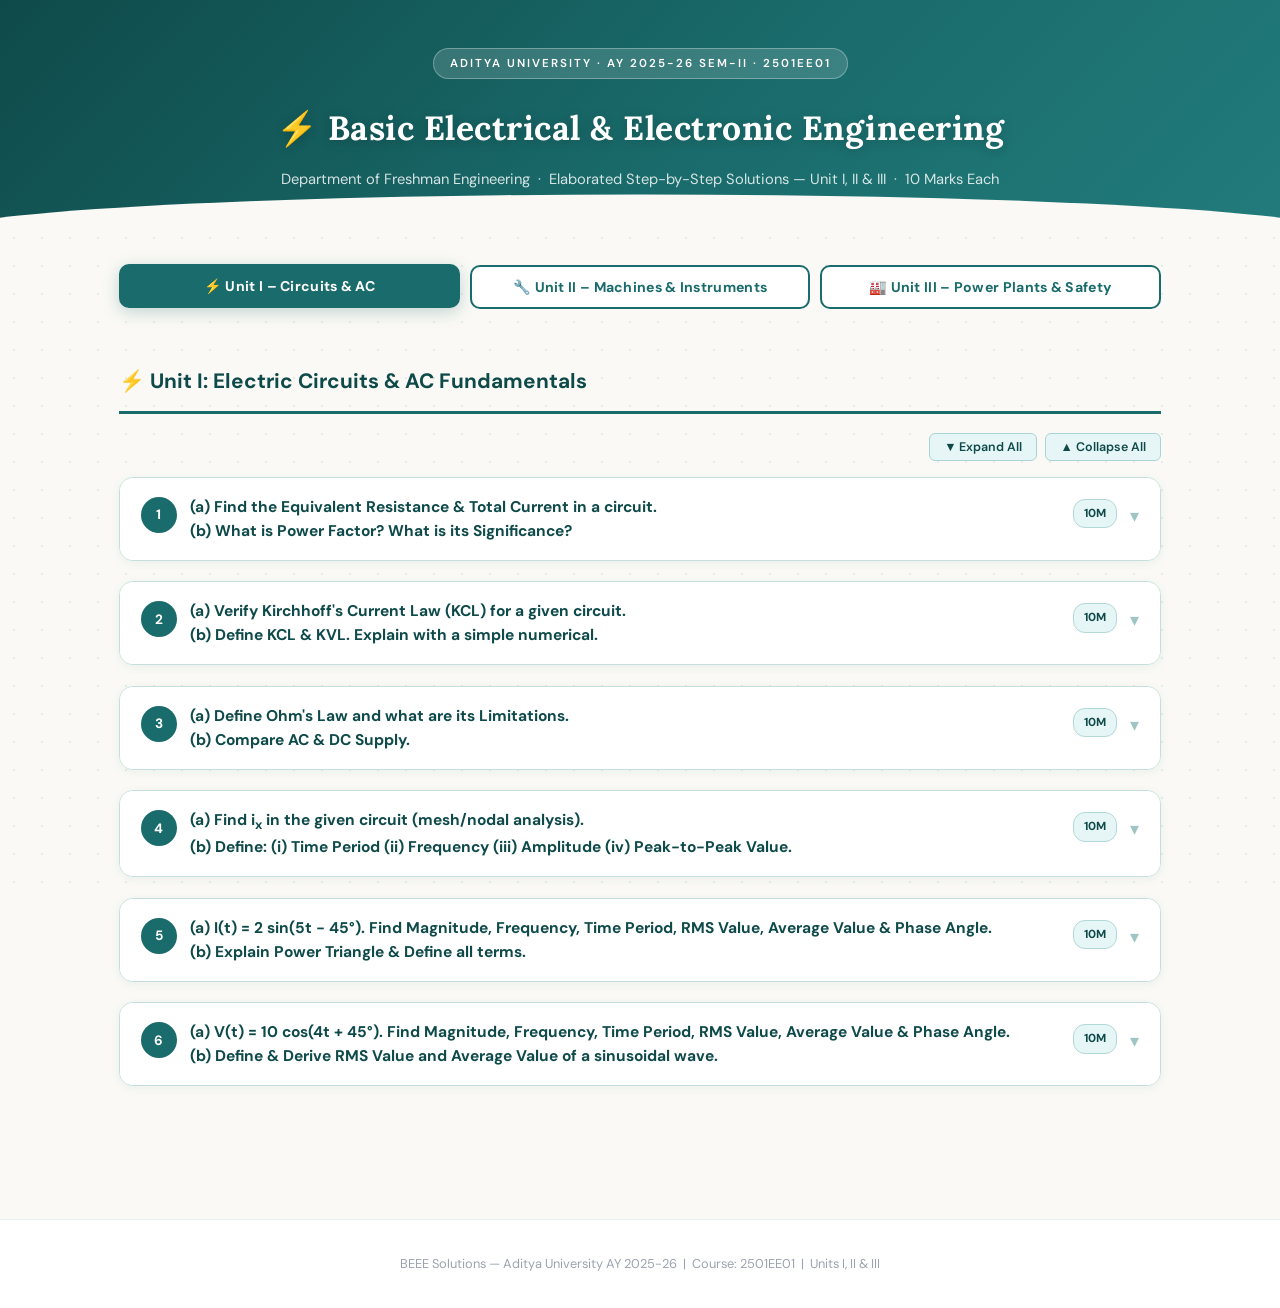
==== commit 852951c9: "Update print statement from 'Hello' to 'Goodbye'" ====
--- a/beee.html
+++ b/beee.html
@@ -4,131 +4,167 @@
 <meta charset="UTF-8">
 <meta name="viewport" content="width=device-width, initial-scale=1.0">
 <title>BEEE Solutions – Unit I, II & III | Aditya University</title>
-<link rel="stylesheet" href="style.css">
+<link href="https://fonts.googleapis.com/css2?family=Lora:ital,wght@0,400;0,600;0,700;1,400&family=DM+Sans:wght@400;500;600;700&family=JetBrains+Mono:wght@400;500&display=swap" rel="stylesheet">
 <style>
-/* ===== PAGE-SPECIFIC OVERRIDES ===== */
+/* ===== STUDY-FRIENDLY THEME — Warm Cream + Deep Teal ===== */
 :root {
-  --primary: #b71c1c;
-  --primary-dark: #7f0000;
-  --primary-mid: #c62828;
-  --accent: #ff6f00;
-  --accent-light: #fff8e1;
-  --bg: #fafafa;
+  --primary: #1a6b6b;
+  --primary-dark: #0f4a4a;
+  --primary-mid: #227b7b;
+  --accent: #c07a20;
+  --accent-light: #fffbeb;
+  --bg: #faf9f5;
   --card-bg: #ffffff;
-  --border: #ffcdd2;
-  --text: #1a1a1a;
-  --muted: #666;
-  --code-bg: #1a1a1a;
-  --code-color: #ef9a9a;
-  --step-bg: #fff3f3;
-  --step-border: #b71c1c;
-  --ans-bg: linear-gradient(90deg,#e8f5e9,#f1f8e9);
-  --ans-border: #43a047;
-  --ans-text: #1b5e20;
+  --border: #c5dede;
+  --text: #1c1c1e;
+  --muted: #6b7280;
+  --code-bg: #1b2b2b;
+  --code-color: #6ecece;
+  --step-bg: #f0f9f9;
+  --step-border: #1a6b6b;
+  --ans-bg: linear-gradient(90deg,#ecfdf5,#f0fdf4);
+  --ans-border: #059669;
+  --ans-text: #065f46;
 }
 
 * { box-sizing: border-box; margin: 0; padding: 0; }
 
 body {
-  font-family: 'Georgia', 'Times New Roman', serif;
+  font-family: 'Lora', Georgia, serif;
   background: var(--bg);
   color: var(--text);
   font-size: 15px;
-  line-height: 1.8;
+  line-height: 1.85;
+}
+
+/* subtle dot-grid background */
+body::before {
+  content: '';
+  position: fixed;
+  inset: 0;
+  background-image: radial-gradient(circle, #1a6b6b18 1px, transparent 1px);
+  background-size: 28px 28px;
+  pointer-events: none;
+  z-index: 0;
 }
 
 /* ── HEADER ── */
 header {
-  background: linear-gradient(135deg, #7f0000, #b71c1c, #c62828);
+  background: linear-gradient(135deg, #0f4a4a 0%, #1a6b6b 55%, #227b7b 100%);
   color: #fff;
   text-align: center;
-  padding: 2.5rem 1.5rem 2rem;
+  padding: 3rem 1.5rem 2.5rem;
   position: relative;
   overflow: hidden;
-}
-header::before {
+  z-index: 1;
+}
+header::after {
   content: '';
   position: absolute;
-  inset: 0;
-  background: url("data:image/svg+xml,%3Csvg width='60' height='60' viewBox='0 0 60 60' xmlns='http://www.w3.org/2000/svg'%3E%3Cg fill='none' fill-rule='evenodd'%3E%3Cg fill='%23ffffff' fill-opacity='0.04'%3E%3Cpath d='M36 34v-4h-2v4h-4v2h4v4h2v-4h4v-2h-4zm0-30V0h-2v4h-4v2h4v4h2V6h4V4h-4zM6 34v-4H4v4H0v2h4v4h2v-4h4v-2H6zM6 4V0H4v4H0v2h4v4h2V6h4V4H6z'/%3E%3C/g%3E%3C/g%3E%3C/svg%3E");
+  bottom: -1px;
+  left: 0; right: 0;
+  height: 40px;
+  background: var(--bg);
+  clip-path: ellipse(55% 100% at 50% 100%);
 }
 header .badge {
   display: inline-block;
-  background: rgba(255,255,255,.18);
-  border: 1px solid rgba(255,255,255,.35);
+  background: rgba(255,255,255,.15);
+  border: 1px solid rgba(255,255,255,.3);
   border-radius: 20px;
-  padding: 3px 14px;
-  font-size: .75rem;
-  letter-spacing: 1.5px;
+  padding: 4px 16px;
+  font-size: .72rem;
+  letter-spacing: 2px;
   text-transform: uppercase;
-  margin-bottom: 1rem;
-  font-family: 'Arial', sans-serif;
+  margin-bottom: 1.1rem;
+  font-family: 'DM Sans', sans-serif;
+  font-weight: 600;
 }
 header h1 {
-  font-size: 2rem;
-  font-weight: 800;
-  letter-spacing: 1px;
-  margin-bottom: .4rem;
-  font-family: 'Arial', sans-serif;
-}
-header p { font-size: .95rem; opacity: .85; font-family: 'Arial', sans-serif; }
+  font-family: 'Lora', serif;
+  font-size: 2.1rem;
+  font-weight: 700;
+  letter-spacing: .5px;
+  margin-bottom: .45rem;
+  text-shadow: 0 2px 12px rgba(0,0,0,.2);
+}
+header p {
+  font-size: .92rem;
+  opacity: .82;
+  font-family: 'DM Sans', sans-serif;
+}
 
 /* ── TABS ── */
 .tabs {
   display: flex;
-  gap: 8px;
-  max-width: 1100px;
-  margin: 1.5rem auto 0;
-  padding: 0 1rem;
+  gap: 10px;
+  max-width: 1080px;
+  margin: 2rem auto 0;
+  padding: 0 1.2rem;
   flex-wrap: wrap;
+  position: relative;
+  z-index: 1;
 }
 .tab-btn {
   flex: 1;
   min-width: 180px;
-  padding: 11px 16px;
+  padding: 11px 18px;
   border: 2px solid var(--primary);
   background: #fff;
   color: var(--primary);
   font-weight: 700;
-  font-size: .9rem;
-  border-radius: 8px;
+  font-size: .88rem;
+  border-radius: 10px;
   cursor: pointer;
-  transition: all .2s;
-  font-family: 'Arial', sans-serif;
-}
-.tab-btn.active, .tab-btn:hover { background: var(--primary); color: #fff; }
+  transition: all .22s;
+  font-family: 'DM Sans', sans-serif;
+  letter-spacing: .3px;
+}
+.tab-btn.active, .tab-btn:hover {
+  background: var(--primary);
+  color: #fff;
+  box-shadow: 0 4px 16px rgba(26,107,107,.25);
+  transform: translateY(-1px);
+}
 
 /* ── CONTAINER ── */
-.container { max-width: 1100px; margin: 0 auto; padding: 1.5rem 1rem 4rem; }
+.container {
+  max-width: 1080px;
+  margin: 0 auto;
+  padding: 1.8rem 1.2rem 5rem;
+  position: relative;
+  z-index: 1;
+}
 .tab-content { display: none; }
 .tab-content.active { display: block; }
 
 /* ── UNIT TITLE ── */
 .unit-title {
-  font-size: 1.35rem;
-  font-weight: 800;
-  color: var(--primary);
+  font-family: 'DM Sans', sans-serif;
+  font-size: 1.3rem;
+  font-weight: 700;
+  color: var(--primary-dark);
   border-bottom: 3px solid var(--primary);
-  padding-bottom: 8px;
-  margin: 1.5rem 0 1rem;
+  padding-bottom: 10px;
+  margin: 1.5rem 0 1.2rem;
   display: flex;
   align-items: center;
   gap: 10px;
-  font-family: 'Arial', sans-serif;
 }
 
 /* ── CTRL BAR ── */
 .ctrl-bar { display: flex; justify-content: flex-end; gap: 8px; margin-bottom: 1rem; }
 .ctrl-btn {
-  background: #fce4ec;
-  border: 1px solid #ef9a9a;
-  color: var(--primary);
+  background: #e6f5f5;
+  border: 1px solid #a8d4d4;
+  color: var(--primary-dark);
   font-weight: 600;
-  font-size: .8rem;
+  font-size: .78rem;
   padding: 5px 14px;
   border-radius: 6px;
   cursor: pointer;
-  font-family: 'Arial', sans-serif;
+  font-family: 'DM Sans', sans-serif;
+  transition: all .18s;
 }
 .ctrl-btn:hover { background: var(--primary); color: #fff; }
 
@@ -136,69 +172,73 @@
 .q-card {
   background: var(--card-bg);
   border: 1px solid var(--border);
-  border-radius: 12px;
-  margin-bottom: 1.2rem;
-  box-shadow: 0 2px 8px rgba(183,28,28,.06);
+  border-radius: 14px;
+  margin-bottom: 1.3rem;
+  box-shadow: 0 2px 10px rgba(26,107,107,.07);
   overflow: hidden;
-  transition: box-shadow .2s;
-}
-.q-card:hover { box-shadow: 0 4px 18px rgba(183,28,28,.13); }
+  transition: box-shadow .2s, transform .15s;
+}
+.q-card:hover {
+  box-shadow: 0 5px 22px rgba(26,107,107,.13);
+  transform: translateY(-1px);
+}
 .q-header {
   display: flex;
   align-items: flex-start;
-  gap: 12px;
-  padding: 1rem 1.2rem;
+  gap: 13px;
+  padding: 1.05rem 1.3rem;
   cursor: pointer;
   user-select: none;
   background: #fff;
 }
 .q-num {
   flex-shrink: 0;
-  width: 34px;
-  height: 34px;
+  width: 36px;
+  height: 36px;
   background: var(--primary);
   color: #fff;
   border-radius: 50%;
   display: flex;
   align-items: center;
   justify-content: center;
-  font-weight: 800;
+  font-weight: 700;
   font-size: .85rem;
   margin-top: 2px;
-  font-family: 'Arial', sans-serif;
+  font-family: 'DM Sans', sans-serif;
 }
 .q-text {
   flex: 1;
+  font-family: 'DM Sans', sans-serif;
   font-weight: 700;
-  font-size: 1rem;
+  font-size: .97rem;
   color: var(--primary-dark);
-  line-height: 1.5;
-  font-family: 'Arial', sans-serif;
+  line-height: 1.55;
 }
 .q-marks {
   flex-shrink: 0;
-  background: #fce4ec;
-  color: var(--primary);
-  font-size: .75rem;
+  background: #e6f5f5;
+  color: var(--primary-dark);
+  font-size: .73rem;
   font-weight: 700;
-  padding: 3px 9px;
+  padding: 3px 10px;
   border-radius: 12px;
   white-space: nowrap;
-  font-family: 'Arial', sans-serif;
+  font-family: 'DM Sans', sans-serif;
   margin-top: 4px;
+  border: 1px solid #b2d8d8;
 }
 .q-toggle {
   flex-shrink: 0;
   font-size: 1.1rem;
-  color: #ef9a9a;
-  margin-top: 4px;
+  color: #a0c4c4;
+  margin-top: 5px;
   transition: transform .25s;
 }
 .q-card.open .q-toggle { transform: rotate(180deg); color: var(--primary); }
 
-.q-body { display: none; border-top: 2px solid #fce4ec; background: #fff9f9; }
+.q-body { display: none; border-top: 2px solid #e5f4f4; background: #fafefe; }
 .q-card.open .q-body { display: block; }
-.q-body-inner { padding: 1.4rem 1.5rem; }
+.q-body-inner { padding: 1.5rem 1.6rem; }
 
 /* ── PART HEADER ── */
 .part-header {
@@ -207,60 +247,61 @@
   gap: 10px;
   background: var(--primary);
   color: #fff;
-  padding: 6px 14px;
-  border-radius: 6px;
-  margin: 1rem 0 .7rem;
-  font-family: 'Arial', sans-serif;
+  padding: 7px 16px;
+  border-radius: 7px;
+  margin: 1.1rem 0 .8rem;
+  font-family: 'DM Sans', sans-serif;
   font-weight: 700;
-  font-size: .9rem;
+  font-size: .88rem;
+  letter-spacing: .3px;
 }
 
 /* ── STEP GROUP ── */
-.step-group { margin-bottom: 1.1rem; }
+.step-group { margin-bottom: 1.15rem; }
 .step-label {
   display: inline-block;
   background: var(--primary);
   color: #fff;
-  font-size: .72rem;
+  font-size: .7rem;
   font-weight: 700;
   letter-spacing: 1.5px;
   text-transform: uppercase;
-  padding: 3px 10px;
-  border-radius: 4px 4px 0 0;
-  margin-bottom: 0;
-  font-family: 'Arial', sans-serif;
+  padding: 3px 11px;
+  border-radius: 5px 5px 0 0;
+  font-family: 'DM Sans', sans-serif;
 }
 .step-body {
   background: var(--step-bg);
-  border-left: 4px solid var(--primary);
-  border-radius: 0 6px 6px 6px;
-  padding: 10px 14px;
-}
-.step-body p, .step-body li { margin-bottom: 4px; font-size: .95rem; }
-.step-body ul { padding-left: 18px; }
+  border-left: 4px solid var(--step-border);
+  border-radius: 0 8px 8px 8px;
+  padding: 11px 15px;
+}
+.step-body p, .step-body li { margin-bottom: 5px; font-size: .94rem; }
+.step-body ul { padding-left: 20px; }
+.step-body li::marker { color: var(--primary); }
 
 /* ── CONCEPT BOX ── */
 .concept-box {
   background: var(--accent-light);
   border-left: 4px solid var(--accent);
-  border-radius: 0 6px 6px 0;
-  padding: 10px 14px;
-  margin-bottom: 1rem;
-  font-size: .93rem;
-  font-family: 'Arial', sans-serif;
-}
-.concept-box strong { color: #e65100; }
+  border-radius: 0 8px 8px 0;
+  padding: 11px 15px;
+  margin-bottom: 1.1rem;
+  font-size: .92rem;
+  font-family: 'DM Sans', sans-serif;
+}
+.concept-box strong { color: #9a5a00; }
 
 /* ── NOTE ── */
 .note {
-  background: #fff3e0;
-  border-left: 4px solid #ff8f00;
-  border-radius: 0 6px 6px 0;
-  padding: 8px 12px;
+  background: #fef9ec;
+  border-left: 4px solid var(--accent);
+  border-radius: 0 8px 8px 0;
+  padding: 9px 13px;
   margin: 8px 0;
-  font-size: .88rem;
-  color: #7a4000;
-  font-family: 'Arial', sans-serif;
+  font-size: .87rem;
+  color: #7a4e00;
+  font-family: 'DM Sans', sans-serif;
 }
 
 /* ── MATH / CODE ── */
@@ -268,101 +309,88 @@
   display: block;
   background: var(--code-bg);
   color: var(--code-color);
-  font-family: 'Courier New', monospace;
-  font-size: .9rem;
-  padding: 10px 16px;
-  border-radius: 6px;
-  margin: 8px 0;
+  font-family: 'JetBrains Mono', 'Courier New', monospace;
+  font-size: .86rem;
+  padding: 13px 18px;
+  border-radius: 8px;
+  margin: 9px 0;
   white-space: pre-wrap;
-  line-height: 1.9;
+  line-height: 2;
+  border: 1px solid #2d4040;
 }
 
 /* ── ANSWER BOX ── */
 .ans-box {
   background: var(--ans-bg);
   border: 2px solid var(--ans-border);
-  border-radius: 8px;
-  padding: 12px 18px;
-  margin-top: 1rem;
+  border-radius: 10px;
+  padding: 13px 18px;
+  margin-top: 1.1rem;
   display: flex;
   gap: 10px;
   align-items: flex-start;
-  font-family: 'Arial', sans-serif;
-}
-.ans-icon { font-size: 1.3rem; flex-shrink: 0; }
-.ans-text { font-weight: 700; font-size: 1rem; color: var(--ans-text); }
+  font-family: 'DM Sans', sans-serif;
+}
+.ans-icon { font-size: 1.25rem; flex-shrink: 0; }
+.ans-text { font-weight: 700; font-size: .96rem; color: var(--ans-text); }
 
 /* ── IMAGE BLOCK ── */
-.img-block {
-  text-align: center;
-  margin: 1rem 0;
-}
+.img-block { text-align: center; margin: 1.1rem 0; }
 .img-block img {
   max-width: 100%;
-  max-height: 320px;
-  border-radius: 8px;
+  max-height: 300px;
+  border-radius: 10px;
   border: 2px solid var(--border);
-  box-shadow: 0 2px 12px rgba(0,0,0,.12);
+  box-shadow: 0 3px 14px rgba(26,107,107,.1);
   object-fit: contain;
   background: #fff;
 }
 .img-caption {
-  font-size: .8rem;
+  font-size: .78rem;
   color: var(--muted);
   margin-top: 5px;
   font-style: italic;
-  font-family: 'Arial', sans-serif;
+  font-family: 'DM Sans', sans-serif;
 }
 
 /* ── TABLE ── */
 .comp-table {
   width: 100%;
   border-collapse: collapse;
-  margin: .8rem 0;
-  font-size: .9rem;
-  font-family: 'Arial', sans-serif;
+  margin: .9rem 0;
+  font-size: .88rem;
+  font-family: 'DM Sans', sans-serif;
+  border-radius: 8px;
+  overflow: hidden;
+  box-shadow: 0 1px 6px rgba(26,107,107,.08);
 }
 .comp-table th {
   background: var(--primary);
   color: #fff;
-  padding: 8px 12px;
+  padding: 9px 13px;
   text-align: left;
   font-weight: 700;
 }
 .comp-table td {
-  padding: 7px 12px;
-  border: 1px solid var(--border);
+  padding: 8px 13px;
+  border: 1px solid #d9eded;
   vertical-align: top;
 }
-.comp-table tr:nth-child(even) td { background: #fff9f9; }
+.comp-table tr:nth-child(even) td { background: #f3fbfb; }
+.comp-table tr:hover td { background: #e9f7f7; }
 
 /* ── FORMULA BOX ── */
 .formula {
-  background: #fff9c4;
-  border: 1px solid #f9a825;
-  border-radius: 6px;
-  padding: 8px 14px;
-  font-family: 'Courier New', monospace;
-  font-size: .95rem;
-  margin: 8px 0;
+  background: #fffbea;
+  border: 1px solid #d4a017;
+  border-radius: 7px;
+  padding: 9px 15px;
+  font-family: 'JetBrains Mono', 'Courier New', monospace;
+  font-size: .93rem;
+  margin: 9px 0;
   text-align: center;
-}
-
-/* ── VERIFY BADGE ── */
-.verify {
-  display: inline-flex;
-  align-items: center;
-  gap: 5px;
-  background: #e8f5e9;
-  border: 1px solid #a5d6a7;
-  color: #1b5e20;
-  font-size: .75rem;
-  font-weight: 700;
-  padding: 3px 10px;
-  border-radius: 20px;
-  margin-bottom: .7rem;
-  letter-spacing: .5px;
-  font-family: 'Arial', sans-serif;
+  color: #5a3800;
+  font-weight: 600;
 }
 
 /* ── PRINT ── */
@@ -372,7 +400,14 @@
   .q-body { display: block !important; }
   .q-toggle { display: none; }
   body { background: #fff; }
+  body::before { display: none; }
   .q-card { box-shadow: none; border: 1px solid #ccc; page-break-inside: avoid; }
+}
+
+@media (max-width: 600px) {
+  header h1 { font-size: 1.5rem; }
+  .q-body-inner { padding: 1rem 1rem; }
+  .tab-btn { min-width: 140px; font-size: .82rem; }
 }
 </style>
 </head>
@@ -468,9 +503,9 @@
 <p>Power Factor (PF) is the ratio of <strong>Active (Real) Power (P)</strong> consumed by a circuit to the <strong>Apparent Power (S)</strong> supplied to the circuit.</p>
 <div class="formula">Power Factor = P / S = cos φ</div>
 <code class="math">Where:
-  P = Active Power (Watts, W)         — useful work done
+  P = Active Power (Watts, W)           — useful work done
   S = Apparent Power (Volt-Amperes, VA) — total power supplied
-  Q = Reactive Power (VAR)             — stored/returned power
+  Q = Reactive Power (VAR)              — stored/returned power
 
   Power Factor = cos φ  (dimensionless, ranges from 0 to 1)
   φ = phase angle between voltage and current</code>
@@ -580,27 +615,6 @@
 Check: ΣI = 6 + 4 − 10 = 0 ✓  (KCL verified)</code>
 </div></div>
 
-<div class="step-group">
-<div class="step-label">Verification in a Two-Mesh Network</div>
-<div class="step-body">
-<code class="math">Two-mesh circuit:
-  Mesh 1: E₁ = 12V, R₁ = 2Ω (shared: R₃ = 4Ω)
-  Mesh 2: E₂ = 6V,  R₂ = 2Ω (shared: R₃ = 4Ω)
-
-Let mesh currents: I₁ (clockwise in mesh 1), I₂ (clockwise in mesh 2)
-
-KVL for Mesh 1:  12 − 2I₁ − 4(I₁ − I₂) = 0
-                 12 − 6I₁ + 4I₂ = 0  ...(1)
-
-KVL for Mesh 2:  6 − 2I₂ − 4(I₂ − I₁) = 0
-                 6 − 6I₂ + 4I₁ = 0   ...(2)
-
-Solving: I₁ = 2A, I₂ = 1.67A
-Current in shared resistor R₃ = I₁ − I₂ = 0.33A
-
-KCL at junction: 2A in, 1.67A + 0.33A = 2A out ✓</code>
-</div></div>
-
 <div class="ans-box"><div class="ans-icon">✅</div>
 <div class="ans-text">KCL: ΣI_in = ΣI_out at any node. KVL: ΣV = 0 around any closed loop. Both verified numerically.</div></div>
 </div></div></div>
@@ -642,12 +656,12 @@
 <div class="step-label">Limitations of Ohm's Law</div>
 <div class="step-body">
 <ul>
-  <li><strong>Temperature Dependence:</strong> Valid only at constant temperature. Resistance of metals increases with temperature, so the law doesn't apply strictly when temperature varies.</li>
-  <li><strong>Non-linear Devices:</strong> Does not apply to non-ohmic (unilateral) devices like diodes, transistors, thermistors, and LDRs where V-I is not linear.</li>
+  <li><strong>Temperature Dependence:</strong> Valid only at constant temperature. Resistance of metals increases with temperature.</li>
+  <li><strong>Non-linear Devices:</strong> Does not apply to diodes, transistors, thermistors, and LDRs where V-I is not linear.</li>
   <li><strong>Electrolytes:</strong> Does not apply to electrolytic solutions — current causes chemical changes that alter resistance.</li>
-  <li><strong>Arc discharge &amp; gas discharge tubes:</strong> Current varies non-linearly with voltage.</li>
-  <li><strong>Semiconductors:</strong> Silicon, germanium do not obey Ohm's law — resistance changes with voltage and current magnitude.</li>
-  <li><strong>Magnetic materials:</strong> When resistance changes due to magnetic effects, the linear relationship breaks down.</li>
+  <li><strong>Arc &amp; gas discharge tubes:</strong> Current varies non-linearly with voltage.</li>
+  <li><strong>Semiconductors:</strong> Silicon, germanium do not obey Ohm's law strictly.</li>
+  <li><strong>Magnetic materials:</strong> Resistance changes due to magnetic effects break the linear relationship.</li>
 </ul>
 </div></div>
 
@@ -661,7 +675,7 @@
 <table class="comp-table">
 <tr><th>Parameter</th><th>DC (Direct Current)</th><th>AC (Alternating Current)</th></tr>
 <tr><td>Direction</td><td>Flows in one direction only</td><td>Reverses direction periodically</td></tr>
-<tr><td>Waveform</td><td>Straight line (constant)</td><td>Sinusoidal (or other wave shapes)</td></tr>
+<tr><td>Waveform</td><td>Straight line (constant)</td><td>Sinusoidal</td></tr>
 <tr><td>Frequency</td><td>Zero (0 Hz)</td><td>50 Hz (India) / 60 Hz (USA)</td></tr>
 <tr><td>Magnitude</td><td>Constant</td><td>Varies continuously with time</td></tr>
 <tr><td>Generation</td><td>Batteries, DC generators, rectifiers</td><td>AC generators (alternators)</td></tr>
@@ -706,30 +720,17 @@
 Step 3: Total current (main branch)
   I_total = V / R_total = 24 / 5.4 ≈ 4.44A
 
-Step 4: Find i_x (current through R₂)
-  Using current divider:
+Step 4: Find i_x (current through R₂) — Current Divider:
   i_x = I_total × R₃/(R₂ + R₃)
   i_x = 4.44 × 4/(6 + 4) = 4.44 × 0.4 = 1.78A
 
 ∴ i_x ≈ 1.78 A</code>
 </div></div>
 
-<div class="step-group">
-<div class="step-label">Mesh Analysis Method (for dependent source circuits)</div>
-<div class="step-body">
-<code class="math">For a circuit with dependent source 2i_x:
-  Assume V = 10V, R₁ = 2Ω, R₂ = 4Ω, dependent: 2i_x
-
-KVL around mesh:
-  10 − 2i_x − 4i_x − 2i_x = 0
-  10 = 8i_x
-  i_x = 10/8 = 1.25 A</code>
-</div></div>
-
 <div class="part-header">Part (b): AC Terminologies</div>
 
 <div class="img-block">
-  <img src="https://upload.wikimedia.org/wikipedia/commons/thumb/7/71/Sine_voltage.svg/600px-Sine_voltage.svg.png" alt="AC Sinusoidal Waveform showing Amplitude and Time Period">
+  <img src="https://upload.wikimedia.org/wikipedia/commons/thumb/7/71/Sine_voltage.svg/600px-Sine_voltage.svg.png" alt="AC Sinusoidal Waveform">
   <div class="img-caption">Fig: AC sinusoidal waveform showing key parameters</div>
 </div>
 
@@ -750,17 +751,17 @@
 </div></div>
 
 <div class="step-group">
-<div class="step-label">(iii) Amplitude (Peak Value, V<sub>m</sub> or I<sub>m</sub>)</div>
+<div class="step-label">(iii) Amplitude (Peak Value, V<sub>m</sub>)</div>
 <div class="step-body">
 <p><strong>Definition:</strong> The maximum value reached by the alternating quantity in either the positive or negative half-cycle.</p>
 <div class="formula">v(t) = V_m sin(ωt) &nbsp;→&nbsp; Amplitude = V_m</div>
-<p>For 230V supply: V_m = 230 × √2 ≈ 325.27V</p>
+<p>For 230V RMS supply: V_m = 230 × √2 ≈ 325.27V</p>
 </div></div>
 
 <div class="step-group">
 <div class="step-label">(iv) Peak-to-Peak Value (V<sub>pp</sub>)</div>
 <div class="step-body">
-<p><strong>Definition:</strong> The total voltage variation from the maximum positive peak to the maximum negative peak.</p>
+<p><strong>Definition:</strong> The total voltage variation from maximum positive peak to maximum negative peak.</p>
 <div class="formula">V_pp = 2 × V_m</div>
 <p>For 230V RMS supply: V_pp = 2 × 325.27 ≈ 650.54V</p>
 </div></div>
@@ -798,43 +799,24 @@
 </div></div>
 
 <div class="step-group">
-<div class="step-label">Step 2 — Frequency</div>
-<div class="step-body">
-<code class="math">ω = 2πf
-5 = 2πf
-f = 5 / (2π) = 5 / 6.2832 ≈ 0.796 Hz</code>
-</div></div>
-
-<div class="step-group">
-<div class="step-label">Step 3 — Time Period</div>
-<div class="step-body">
-<code class="math">T = 1/f = 1/0.796 ≈ 1.257 seconds
-OR
-T = 2π/ω = 2π/5 ≈ 1.257 s</code>
-</div></div>
-
-<div class="step-group">
-<div class="step-label">Step 4 — RMS Value</div>
-<div class="step-body">
-<code class="math">For sinusoidal waveform:
-  I_rms = I_m / √2
-  I_rms = 2 / √2 = 2 / 1.4142 ≈ 1.414 A
-
-RMS value = 1.414 A  (or √2 A)</code>
-</div></div>
-
-<div class="step-group">
-<div class="step-label">Step 5 — Average Value</div>
-<div class="step-body">
-<code class="math">For sinusoidal waveform (over half cycle):
-  I_avg = (2/π) × I_m
-  I_avg = (2/π) × 2 = 4/π ≈ 1.273 A
-
-Note: Average over full cycle = 0 (for pure sine wave)</code>
-</div></div>
-
-<div class="step-group">
-<div class="step-label">Step 6 — Summary of Results</div>
+<div class="step-label">Step 2 — Frequency &amp; Time Period</div>
+<div class="step-body">
+<code class="math">ω = 2πf  →  f = 5 / (2π) ≈ 0.796 Hz
+
+T = 1/f = 1/0.796 ≈ 1.257 s   OR   T = 2π/ω = 2π/5 ≈ 1.257 s</code>
+</div></div>
+
+<div class="step-group">
+<div class="step-label">Step 3 — RMS &amp; Average Values</div>
+<div class="step-body">
+<code class="math">I_rms = I_m / √2 = 2 / √2 = √2 ≈ 1.414 A
+
+I_avg = (2/π) × I_m = (2/π) × 2 = 4/π ≈ 1.273 A
+(Average over half cycle; full-cycle average = 0 for pure sine)</code>
+</div></div>
+
+<div class="step-group">
+<div class="step-label">Summary Table</div>
 <div class="step-body">
 <code class="math">┌─────────────────────────────────────┐
 │  i(t) = 2 sin(5t − 45°)            │
@@ -852,43 +834,26 @@
 <div class="part-header">Part (b): Power Triangle</div>
 
 <div class="img-block">
-  <img src="https://upload.wikimedia.org/wikipedia/commons/thumb/7/75/Power_triangle.svg/500px-Power_triangle.svg.png" alt="Power Triangle showing P, Q and S">
+  <img src="https://upload.wikimedia.org/wikipedia/commons/thumb/7/75/Power_triangle.svg/500px-Power_triangle.svg.png" alt="Power Triangle">
   <div class="img-caption">Fig: Power Triangle — Active (P), Reactive (Q) and Apparent Power (S)</div>
 </div>
 
 <div class="step-group">
-<div class="step-label">Power Triangle Explanation</div>
-<div class="step-body">
-<code class="math">The power triangle represents the relationship between the three types
-of electrical power in an AC circuit:
-
-   S (kVA)
-   │╲
-   │  ╲
-Q  │    ╲  S = √(P² + Q²)
-(kVAR)│    ╲
-   └────────╲
-       P (kW)
-       φ = phase angle
-
+<div class="step-label">Power Triangle &amp; Definitions</div>
+<div class="step-body">
+<code class="math">────────────────────────────────────────────
+TERM          SYMBOL  UNIT   FORMULA
 ────────────────────────────────────────────
-TERM        SYMBOL   UNIT    FORMULA
-────────────────────────────────────────────
-Active Power   P      kW     P = VIcosφ = I²R
-Reactive Power Q      kVAR   Q = VIsinφ = I²X
-Apparent Power S      kVA    S = VI = √(P² + Q²)
-Power Factor   PF     none   PF = P/S = cosφ
+Active Power    P      kW    P = VIcosφ = I²R
+Reactive Power  Q      kVAR  Q = VIsinφ = I²X
+Apparent Power  S      kVA   S = VI = √(P² + Q²)
+Power Factor    PF     —     PF = P/S = cosφ
 ────────────────────────────────────────────</code>
-</div></div>
-
-<div class="step-group">
-<div class="step-label">Definitions of Each Term</div>
-<div class="step-body">
 <ul>
-  <li><strong>Active Power (P):</strong> Real power actually consumed and converted to useful work (heat, light, mechanical). Unit: Watt (W) or kW.</li>
-  <li><strong>Reactive Power (Q):</strong> Power oscillating between source and reactive components (L or C). Not consumed but reduces system efficiency. Unit: VAR or kVAR.</li>
-  <li><strong>Apparent Power (S):</strong> Total power supplied by the source = product of RMS voltage and RMS current. Unit: VA or kVA.</li>
-  <li><strong>Power Factor (PF):</strong> Ratio P/S = cosφ. Ranges 0–1. Unity = pure resistive. Low PF = wasteful.</li>
+  <li><strong>Active Power (P):</strong> Real power converted to useful work (heat, light, mechanical). Unit: Watt (W).</li>
+  <li><strong>Reactive Power (Q):</strong> Oscillates between source and reactive components (L or C). Not consumed. Unit: VAR.</li>
+  <li><strong>Apparent Power (S):</strong> Total power supplied by source = V_rms × I_rms. Unit: VA.</li>
+  <li><strong>Power Factor:</strong> PF = P/S = cosφ. Unity = pure resistive. Low PF = wasteful.</li>
 </ul>
 </div></div>
 
@@ -912,38 +877,23 @@
 <div class="part-header">Part (a): AC Voltage Analysis — V(t) = 10 cos(4t + 45°)</div>
 
 <div class="step-group">
-<div class="step-label">Step 1 — Identify Parameters</div>
-<div class="step-body">
-<code class="math">General form: v(t) = V_m cos(ωt ± φ)
-
-Given: v(t) = 10 cos(4t + 45°)
-
-  V_m (Peak Magnitude) = 10 V
-  ω = 4 rad/s
-  φ = +45° (leading by 45°)</code>
-</div></div>
-
-<div class="step-group">
-<div class="step-label">Step 2 — Frequency and Time Period</div>
-<div class="step-body">
-<code class="math">f = ω / (2π) = 4 / (2π) ≈ 0.637 Hz
-
-T = 1/f = 2π/4 = π/2 ≈ 1.571 s</code>
-</div></div>
-
-<div class="step-group">
-<div class="step-label">Step 3 — RMS and Average Values</div>
-<div class="step-body">
-<code class="math">V_rms = V_m / √2 = 10 / √2 = 10/1.4142 ≈ 7.071 V
-
-V_avg = (2/π) × V_m = (2/π) × 10 = 20/π ≈ 6.366 V
-
-Form Factor = V_rms / V_avg = (V_m/√2) / (2V_m/π) = π/(2√2) ≈ 1.11
+<div class="step-label">Parameters &amp; Calculations</div>
+<div class="step-body">
+<code class="math">Given: v(t) = 10 cos(4t + 45°)
+  V_m = 10 V,  ω = 4 rad/s,  φ = +45° (leading)
+
+f = ω / (2π) = 4 / (2π) ≈ 0.637 Hz
+T = 2π/4 = π/2 ≈ 1.571 s
+
+V_rms = V_m / √2 = 10/√2 ≈ 7.071 V
+V_avg = (2/π) × V_m = 20/π ≈ 6.366 V
+
+Form Factor = V_rms / V_avg = π/(2√2) ≈ 1.11
 Peak Factor  = V_m / V_rms = √2 ≈ 1.414</code>
 </div></div>
 
 <div class="step-group">
-<div class="step-label">Summary</div>
+<div class="step-label">Summary Table</div>
 <div class="step-body">
 <code class="math">┌─────────────────────────────────────┐
 │  v(t) = 10 cos(4t + 45°)           │
@@ -961,39 +911,35 @@
 <div class="part-header">Part (b): Derivation of RMS and Average Values</div>
 
 <div class="step-group">
-<div class="step-label">RMS Value — Definition &amp; Derivation</div>
-<div class="step-body">
-<p><strong>RMS (Root Mean Square):</strong> The equivalent DC value that produces the same heating effect as the AC in a purely resistive circuit.</p>
-<code class="math">For v(t) = V_m sin(ωt), over one full period T = 2π/ω:
+<div class="step-label">RMS Value — Derivation</div>
+<div class="step-body">
+<p><strong>RMS:</strong> Equivalent DC value that produces the same heating effect as the AC in a resistive circuit.</p>
+<code class="math">For v(t) = V_m sin(ωt), over one full period T:
 
 V_rms = √[ (1/T) ∫₀ᵀ v²(t) dt ]
 
-Step 1: v²(t) = V_m² sin²(ωt) = V_m² × (1 − cos 2ωt)/2
-
-Step 2: (1/T) ∫₀ᵀ V_m²/2 × (1 − cos 2ωt) dt
-
-Step 3: = V_m²/2 × [t − sin(2ωt)/(2ω)]₀ᵀ
-        = V_m²/2 × [T − 0] / T
-        = V_m²/2
-
-Step 4: V_rms = √(V_m²/2) = V_m / √2 ≈ 0.707 V_m
+Step 1: v²(t) = V_m² sin²(ωt) = V_m²(1 − cos 2ωt)/2
+
+Step 2: (1/T) ∫₀ᵀ [V_m²/2 × (1 − cos 2ωt)] dt
+
+Step 3: = V_m²/2 × [T − 0]/T = V_m²/2
+
+Step 4: V_rms = √(V_m²/2) = V_m/√2 ≈ 0.707 V_m
 
 ∴ V_rms = V_m / √2</code>
 </div></div>
 
 <div class="step-group">
-<div class="step-label">Average Value — Definition &amp; Derivation</div>
-<div class="step-body">
-<p><strong>Average Value:</strong> The mean value of all instantaneous values over a half cycle (for a symmetric AC wave, full-cycle average = 0).</p>
-<code class="math">For v(t) = V_m sin(ωt), over half period (0 to π):
-
-V_avg = (1/(π/ω)) ∫₀^(π/ω) V_m sin(ωt) dt
-
-     = (ω/π) × V_m × [−cos(ωt)/ω]₀^(π/ω)
+<div class="step-label">Average Value — Derivation</div>
+<div class="step-body">
+<p><strong>Average Value:</strong> Mean of all instantaneous values over a half cycle.</p>
+<code class="math">For v(t) = V_m sin(ωt), over half period (0 to π/ω):
+
+V_avg = (ω/π) ∫₀^(π/ω) V_m sin(ωt) dt
+
+     = (V_m/π) × [−cos(ωt)]₀^(π/ω)
 
      = (V_m/π) × [−cos(π) + cos(0)]
-
-     = (V_m/π) × [−(−1) + 1]
 
      = (V_m/π) × 2
 
@@ -1032,15 +978,9 @@
 <div class="concept-box"><strong>Key Principle:</strong> Faraday's Law of Electromagnetic Induction — "When a conductor moves in a magnetic field, an EMF is induced in it."<br>
 <strong>EMF equation:</strong> E = ΦZNP/60A &nbsp; where Φ=flux/pole, Z=conductors, N=RPM, P=poles, A=parallel paths</div>
 
-<div class="img-block">
-  <img src="https://upload.wikimedia.org/wikipedia/commons/thumb/b/b2/DC_Generator_Diagram.svg/600px-DC_Generator_Diagram.svg.png" alt="DC Generator diagram">
-  <div class="img-caption">Fig: DC Generator – Construction and Working</div>
-</div>
-
 <div class="step-group">
 <div class="step-label">What is an Electrical Machine?</div>
 <div class="step-body">
-<p>An <strong>Electrical Machine</strong> is a device that converts energy from one form to another using electromagnetic principles:</p>
 <ul>
   <li><strong>Generator:</strong> Converts mechanical energy → Electrical energy</li>
   <li><strong>Motor:</strong> Converts electrical energy → Mechanical energy</li>
@@ -1052,84 +992,55 @@
 <div class="step-label">Construction of DC Generator</div>
 <div class="step-body">
 <ul>
-  <li><strong>Stator (Field System):</strong> Consists of poles with field windings that produce the magnetic flux. Yoke (outer frame) provides mechanical support.</li>
-  <li><strong>Armature (Rotor):</strong> Rotating cylindrical core made of laminated iron. Carries armature conductors (windings) in slots.</li>
-  <li><strong>Commutator:</strong> Segmented copper cylinder fitted on the armature shaft. Converts alternating induced EMF in conductors to unidirectional (DC) output.</li>
-  <li><strong>Brushes:</strong> Carbon brushes maintain sliding electrical contact with commutator segments to collect current.</li>
+  <li><strong>Stator (Field System):</strong> Poles with field windings produce magnetic flux. Yoke provides mechanical support.</li>
+  <li><strong>Armature (Rotor):</strong> Rotating cylindrical laminated iron core carrying armature conductors in slots.</li>
+  <li><strong>Commutator:</strong> Segmented copper cylinder — converts alternating induced EMF to unidirectional (DC) output.</li>
+  <li><strong>Brushes:</strong> Carbon brushes maintain sliding contact with commutator to collect current.</li>
 </ul>
 </div></div>
 
 <div class="step-group">
-<div class="step-label">Working Principle of DC Generator</div>
-<div class="step-body">
-<code class="math">1. The field windings carry DC to create a strong magnetic field (N and S poles).
-
-2. The armature is rotated mechanically by a prime mover (engine/turbine).
-
-3. Armature conductors cut the magnetic flux lines → EMF is induced
-   (Faraday's Law: e = B × l × v × sin θ)
-
-4. The induced EMF is alternating (AC) in the armature conductors.
-
-5. The commutator rectifies the AC to DC at the output terminals.
-
-6. Carbon brushes collect this DC current and supply to external circuit.
-
-EMF equation:
-   E = (ΦZNP) / (60A)
-   Φ = flux per pole (Wb)
-   Z = total armature conductors
-   N = speed (rpm)
-   P = number of poles
-   A = number of parallel paths (= 2 for wave winding, = P for lap)</code>
+<div class="step-label">Working Principle</div>
+<div class="step-body">
+<code class="math">1. Field windings carry DC → strong magnetic field (N and S poles).
+2. Armature rotated by prime mover (engine/turbine).
+3. Conductors cut magnetic flux → EMF induced (Faraday's Law: e = Blv sinθ)
+4. Induced EMF is alternating (AC) in armature.
+5. Commutator rectifies AC → DC at output terminals.
+6. Carbon brushes collect DC and supply to external circuit.
+
+EMF equation:   E = (ΦZNP) / (60A)
+  Φ = flux per pole (Wb),  Z = total armature conductors
+  N = speed (rpm),  P = number of poles
+  A = parallel paths (= 2 for wave winding, = P for lap)</code>
 </div></div>
 
 <div class="part-header">Part (b): Megger — High Resistance Insulation Tester</div>
 
-<div class="img-block">
-  <img src="https://upload.wikimedia.org/wikipedia/commons/thumb/f/f8/Megger_insulation_tester.jpg/400px-Megger_insulation_tester.jpg" alt="Megger insulation tester">
-  <div class="img-caption">Fig: Megger – used for measuring insulation resistance</div>
-</div>
-
-<div class="step-group">
-<div class="step-label">What is a Megger?</div>
-<div class="step-body">
-<p>A <strong>Megger</strong> (Megaohmmeter) is an instrument used to measure very high electrical resistances — particularly the <strong>insulation resistance</strong> of cables, motors, transformers, and other equipment. It applies a high DC voltage (500V, 1000V, or 2500V) and measures the leakage current to determine resistance in Megaohms (MΩ).</p>
-</div></div>
-
-<div class="step-group">
-<div class="step-label">Construction and Operation of Megger</div>
-<div class="step-body">
+<div class="step-group">
+<div class="step-label">What is a Megger &amp; How it Works</div>
+<div class="step-body">
+<p>A <strong>Megger</strong> (Megaohmmeter) measures very high resistances — particularly <strong>insulation resistance</strong> of cables, motors, and transformers. It applies high DC voltage (500V, 1000V, or 2500V) and measures leakage current to give resistance in Megaohms (MΩ).</p>
 <code class="math">Components:
-  1. Hand-operated DC generator (or battery + DC-DC converter in digital types)
-     – Generates 500V or 1000V DC.
-  2. Two coils (Current Coil &amp; Pressure/Voltage Coil) — cross-coil type movement.
-  3. Deflecting coil connected across measured resistance R_x.
-  4. Control coil (connected in series with a fixed resistor R_s) limits current.
+  1. Hand-operated DC generator (or battery + DC-DC converter)
+  2. Two coils — Current Coil & Pressure/Voltage Coil (cross-coil movement)
+  3. Deflecting coil connected across measured resistance R_x
+  4. Control coil in series with fixed resistor R_s
 
 Working:
-  ┌─────────────────────────────────────────────┐
-  │  Generator → High Voltage DC                │
-  │  Current flows: Generator → Line Terminal   │
-  │                            → Cable/Machine  │
-  │                            → Earth Terminal │
-  │                            → Generator      │
-  └─────────────────────────────────────────────┘
-
-Pointer deflection:
-  • Torque by current coil ∝ current through R_x (= V/R_x)
-  • Torque by pressure coil ∝ voltage V
-  • At balance: Pointer indicates R_x in MΩ on the scale
+  • Torque by current coil ∝ V/R_x
+  • Torque by pressure coil ∝ V
+  • At balance → pointer indicates R_x in MΩ
 
 Scale Readings:
-  ∞ MΩ → Perfect insulation (no leakage)
-  0 MΩ → Dead short (complete breakdown)
-  &gt;1 MΩ → Acceptable insulation
-  &lt;0.5 MΩ → Insulation needs replacement</code>
+  ∞ MΩ  → Perfect insulation
+  >1 MΩ → Acceptable insulation
+  <0.5 MΩ → Insulation needs replacement
+  0 MΩ  → Dead short (complete breakdown)</code>
 </div></div>
 
 <div class="ans-box"><div class="ans-icon">✅</div>
-<div class="ans-text">DC Generator: Faraday's law → rotating armature in magnetic field → EMF = ΦZNP/60A → commutator converts AC to DC. Megger: applies high DC voltage, measures leakage current → gives insulation resistance in MΩ.</div></div>
+<div class="ans-text">DC Generator: Faraday's law → rotating armature → EMF = ΦZNP/60A → commutator converts AC to DC. Megger: applies high DC voltage, measures leakage current → insulation resistance in MΩ.</div></div>
 </div></div></div>
 
 <!-- U2-Q2 -->
@@ -1152,24 +1063,13 @@
 <div class="step-body">
 <table class="comp-table">
 <tr><th>Type</th><th>Principle</th><th>Used For</th><th>Example</th></tr>
-<tr><td>PMMC</td><td>Permanent Magnet Moving Coil — force on current-carrying coil in field</td><td>DC only</td><td>Galvanometer, DC Ammeter/Voltmeter</td></tr>
-<tr><td>MI (Moving Iron)</td><td>Force between iron vane and magnetic field (attraction/repulsion)</td><td>AC &amp; DC</td><td>Panel meters, AC Ammeter/Voltmeter</td></tr>
-<tr><td>Dynamometer</td><td>Force between two current-carrying coils (fixed &amp; moving)</td><td>AC &amp; DC</td><td>Wattmeter, Power Factor meter</td></tr>
-<tr><td>Induction Type</td><td>Interaction between eddy currents and alternating flux</td><td>AC only</td><td>Energy meters (kWh meters)</td></tr>
-<tr><td>Rectifier Type</td><td>Rectifies AC → DC, then uses PMMC</td><td>AC (measured as DC)</td><td>Multimeter</td></tr>
-<tr><td>Thermocouple</td><td>Heat due to current → EMF via Seebeck effect</td><td>AC &amp; DC (high freq)</td><td>RF ammeters</td></tr>
+<tr><td>PMMC</td><td>Force on current-carrying coil in permanent magnet field</td><td>DC only</td><td>Galvanometer, DC Ammeter/Voltmeter</td></tr>
+<tr><td>MI (Moving Iron)</td><td>Force between iron vane and magnetic field</td><td>AC &amp; DC</td><td>Panel meters, AC Ammeter/Voltmeter</td></tr>
+<tr><td>Dynamometer</td><td>Force between two current-carrying coils</td><td>AC &amp; DC</td><td>Wattmeter, Power Factor meter</td></tr>
+<tr><td>Induction Type</td><td>Eddy currents interacting with alternating flux</td><td>AC only</td><td>Energy meters (kWh meters)</td></tr>
+<tr><td>Rectifier Type</td><td>Rectifies AC → DC, then uses PMMC</td><td>AC</td><td>Multimeter</td></tr>
+<tr><td>Thermocouple</td><td>Heat due to current → EMF (Seebeck effect)</td><td>AC &amp; DC (high freq)</td><td>RF ammeters</td></tr>
 </table>
-</div></div>
-
-<div class="step-group">
-<div class="step-label">Basic Principles of Key Instruments</div>
-<div class="step-body">
-<ul>
-  <li><strong>Ammeter:</strong> Connected in <em>series</em>; low internal resistance; measures current (A).</li>
-  <li><strong>Voltmeter:</strong> Connected in <em>parallel</em>; high internal resistance; measures voltage (V).</li>
-  <li><strong>Wattmeter:</strong> Two coils — current coil (series) + pressure coil (parallel); measures real power (W).</li>
-  <li><strong>Energy Meter:</strong> Induction type; rotating aluminum disc speed ∝ power; counts energy in kWh.</li>
-</ul>
 </div></div>
 
 <div class="part-header">Part (b): Classification of Resistors &amp; High Resistance Measurement</div>
@@ -1182,7 +1082,7 @@
 <tr><td>By Value</td><td>Low Resistance</td><td>&lt; 1Ω</td><td>Shunts, motor windings</td></tr>
 <tr><td></td><td>Medium Resistance</td><td>1Ω – 100kΩ</td><td>General circuits, voltage dividers</td></tr>
 <tr><td></td><td>High Resistance</td><td>&gt; 100kΩ</td><td>Insulation testing, leakage</td></tr>
-<tr><td>By Construction</td><td>Carbon Film</td><td>1Ω – 10MΩ</td><td>Electronic circuits (cheap)</td></tr>
+<tr><td>By Construction</td><td>Carbon Film</td><td>1Ω – 10MΩ</td><td>Electronic circuits</td></tr>
 <tr><td></td><td>Metal Film</td><td>1Ω – 1MΩ</td><td>Precision electronics</td></tr>
 <tr><td></td><td>Wire Wound</td><td>0.1Ω – 100kΩ</td><td>Power dissipation, precision</td></tr>
 <tr><td></td><td>Variable (Potentiometer)</td><td>Adjustable</td><td>Volume controls, calibration</td></tr>
@@ -1193,30 +1093,25 @@
 <div class="step-label">Methods for Measuring High Resistance</div>
 <div class="step-body">
 <code class="math">Method 1: LOSS OF CHARGE METHOD
-  • Charge capacitor C to voltage V₀
-  • Disconnect supply, connect unknown resistance R across C
-  • R = t / (C × ln(V₀/V_t))
-  • Measure voltage V_t after time t seconds
-  Best for: Insulation resistance of cables
+  Charge capacitor C to voltage V₀, connect unknown R across C.
+  R = t / (C × ln(V₀/V_t))
+  Best for: Insulation resistance of cables.
 
 Method 2: MEGGER / DIRECT DEFLECTION
-  • Apply known high voltage V (500V or 1000V DC)
-  • Measure leakage current I using micro-ammeter
-  • R = V / I    (gives result in MΩ directly on dial)
-  Practical for: Motor, transformer insulation check
+  Apply known high voltage V (500V or 1000V DC).
+  Measure leakage current I.  R = V/I  (result in MΩ on dial).
+  Practical for: Motor, transformer insulation check.
 
 Method 3: SUBSTITUTION METHOD
-  • Compare unknown R with known standard resistance S
-  • Adjust S until galvanometer reads same deflection
-  • R = S (at balance)
-
-Method 4: WHEATSTONE BRIDGE (Modified — for high R)
-  • Uses a Carey Foster bridge or Post Office Box
-  • At balance: R_x = (R₂ × R₃) / R₁</code>
+  Compare unknown R with known standard resistance S.
+  Adjust S until galvanometer reads same deflection. R = S.
+
+Method 4: WHEATSTONE BRIDGE (Modified)
+  At balance: R_x = (R₂ × R₃) / R₁</code>
 </div></div>
 
 <div class="ans-box"><div class="ans-icon">✅</div>
-<div class="ans-text">Instruments: PMMC (DC), MI (AC&amp;DC), Dynamometer (Wattmeter), Induction (Energy meter). High resistance measured by Megger (direct deflection), Loss of Charge method, or Wheatstone bridge.</div></div>
+<div class="ans-text">Instruments: PMMC (DC), MI (AC&amp;DC), Dynamometer (Wattmeter), Induction (Energy meter). High resistance: Megger, Loss of Charge, or Wheatstone bridge.</div></div>
 </div></div></div>
 
 <!-- U2-Q3 -->
@@ -1232,27 +1127,20 @@
 </div>
 <div class="q-body"><div class="q-body-inner">
 
-<div class="part-header">Part (a): Back EMF vs Generated EMF in DC Motor</div>
+<div class="part-header">Part (a): Back EMF vs Generated EMF</div>
 
 <div class="step-group">
 <div class="step-label">Generated EMF (E_g) — in DC Generator</div>
 <div class="step-body">
-<p><strong>Generated EMF</strong> is the EMF induced in the armature conductors when the armature rotates in a magnetic field (generator action).</p>
 <div class="formula">E_g = ΦZNP / (60A)</div>
-<p><strong>Function:</strong> Drives current through the external load circuit. It is the source EMF in a generator.</p>
+<p><strong>Function:</strong> Drives current through the external load circuit — it is the source EMF in a generator.</p>
 </div></div>
 
 <div class="step-group">
 <div class="step-label">Back EMF (E_b) — in DC Motor</div>
 <div class="step-body">
-<p><strong>Back EMF</strong> (Counter EMF) is the EMF induced in the rotating armature of a DC motor that opposes the applied supply voltage (Lenz's Law).</p>
-<div class="formula">V = E_b + I_a × R_a &nbsp;→&nbsp; E_b = V − I_a R_a</div>
-<p><strong>Function:</strong></p>
-<ul>
-  <li>Self-regulates motor speed — more load → speed drops → E_b decreases → more current → more torque (self-compensating).</li>
-  <li>Limits armature current and prevents motor burnout.</li>
-  <li>Acts as an internal energy conversion controller.</li>
-</ul>
+<div class="formula">E_b = V − I_a × R_a</div>
+<p><strong>Function:</strong> Self-regulates motor speed; limits armature current; prevents motor burnout.</p>
 </div></div>
 
 <div class="step-group">
@@ -1261,80 +1149,57 @@
 <table class="comp-table">
 <tr><th>Parameter</th><th>Generated EMF (E_g)</th><th>Back EMF (E_b)</th></tr>
 <tr><td>Location</td><td>DC Generator armature</td><td>DC Motor armature</td></tr>
-<tr><td>Direction</td><td>Drives current through external circuit</td><td>Opposes applied voltage</td></tr>
+<tr><td>Direction</td><td>Drives current to external circuit</td><td>Opposes applied voltage</td></tr>
 <tr><td>Purpose</td><td>Produce electrical output</td><td>Regulate motor speed &amp; current</td></tr>
-<tr><td>At start</td><td>Builds up as speed increases</td><td>Zero at start (hence high starting current)</td></tr>
-<tr><td>Formula</td><td>E_g = ΦZNP/60A</td><td>E_b = V − I_a R_a</td></tr>
+<tr><td>At start</td><td>Builds up as speed increases</td><td>Zero at start (high starting current)</td></tr>
+<tr><td>Formula</td><td>ΦZNP/60A</td><td>V − I_a R_a</td></tr>
 </table>
 </div></div>
 
 <div class="part-header">Part (b): Single Phase Induction Motor — Not Self-Starting</div>
 
 <div class="step-group">
-<div class="step-label">Why Single Phase IM is NOT Self-Starting</div>
-<div class="step-body">
-<code class="math">A single-phase supply produces a PULSATING magnetic field (not rotating).
-
-This pulsating field can be resolved into:
-  F = F_forward + F_backward (two equal, opposite rotating fields)
+<div class="step-label">Why Not Self-Starting?</div>
+<div class="step-body">
+<code class="math">Single-phase supply produces a PULSATING (not rotating) magnetic field.
+Pulsating field = two equal, opposite rotating fields:
+  F = F_forward + F_backward
 
 At standstill (N = 0):
-  • Forward torque T_f = backward torque T_b
-  • Net torque = T_f − T_b = 0
-  • Motor CANNOT start on its own.
+  T_forward = T_backward  →  Net torque = 0  →  Motor cannot start.
 
 Once given a push in either direction:
-  • That direction's torque becomes dominant
-  • Motor continues and accelerates
-  
-∴ We need an external mechanism to produce initial starting torque.</code>
+  That direction's torque dominates → motor accelerates.
+
+Solution: Create artificial phase difference to produce starting torque.</code>
 </div></div>
 
 <div class="step-group">
 <div class="step-label">Type 1 — Split-Phase Induction Motor</div>
 <div class="step-body">
-<div class="img-block">
-  <img src="https://upload.wikimedia.org/wikipedia/commons/thumb/2/2d/Split-phase_motor.svg/500px-Split-phase_motor.svg.png" alt="Split Phase Motor">
-  <div class="img-caption">Fig: Split-Phase Induction Motor</div>
-</div>
-<code class="math">Construction:
-  Main winding: Low resistance, high inductance (placed in stator slots)
-  Auxiliary (starting) winding: High resistance, low inductance
-
-Working:
-  • Two currents (I_main and I_aux) are out of phase by ~30°
-  • This creates a rotating magnetic field → starting torque produced
-  • Centrifugal switch disconnects auxiliary winding at ~75% full speed
-  • Motor continues on main winding alone
-
-Applications: Fans, blowers, washing machines, small compressors</code>
+<code class="math">Main winding: Low R, high L (high inductance)
+Auxiliary winding: High R, low L
+
+• I_main and I_aux are out of phase by ~30° → starting torque.
+• Centrifugal switch disconnects auxiliary at ~75% full speed.
+Applications: Fans, blowers, washing machines.</code>
 </div></div>
 
 <div class="step-group">
 <div class="step-label">Type 2 — Capacitor-Start Induction Motor</div>
 <div class="step-body">
-<div class="img-block">
-  <img src="https://upload.wikimedia.org/wikipedia/commons/thumb/8/84/Capacitor_start_motor.svg/500px-Capacitor_start_motor.svg.png" alt="Capacitor Start Motor">
-  <div class="img-caption">Fig: Capacitor-Start Induction Motor</div>
-</div>
-<code class="math">Construction:
-  Main winding + Auxiliary winding in series with CAPACITOR
-  Centrifugal switch disconnects auxiliary circuit after starting
-
-Working:
-  • Capacitor causes auxiliary current to LEAD by ~90°
-  • Phase difference between I_main and I_aux ≈ 90°
-  • Better rotating field → Higher starting torque than split-phase
-  • At 75% speed: centrifugal switch opens, auxiliary circuit disconnected
-
-Advantage over split-phase:
-  Starting torque = 3–4 times full load torque (much higher)
-
-Applications: Compressors, pumps, refrigerators, air conditioners</code>
+<code class="math">Auxiliary winding in series with CAPACITOR.
+
+• Capacitor causes I_aux to LEAD by ~90°.
+• Phase difference ≈ 90° → better rotating field → higher starting torque.
+• Centrifugal switch disconnects auxiliary at 75% speed.
+
+Starting torque = 3–4 × full load torque (much higher than split-phase).
+Applications: Compressors, pumps, refrigerators, air conditioners.</code>
 </div></div>
 
 <div class="ans-box"><div class="ans-icon">✅</div>
-<div class="ans-text">Back EMF = V − I_aR_a; regulates motor speed. 1-phase IM not self-starting due to zero net torque at standstill (pulsating field). Split-phase and capacitor-start motors create artificial 2-phase supply for starting torque.</div></div>
+<div class="ans-text">Back EMF = V − I_aR_a; regulates motor speed. 1-phase IM not self-starting — zero net torque at standstill. Split-phase and capacitor-start motors create artificial phase difference for starting torque.</div></div>
 </div></div></div>
 
 <!-- U2-Q4 -->
@@ -1360,87 +1225,57 @@
 <div class="step-group">
 <div class="step-label">Role in Power System</div>
 <div class="step-body">
-<p>The transformer is the <strong>backbone of AC power transmission and distribution</strong>. India uses a typical power system hierarchy:</p>
 <code class="math">Generating Station → Step-Up Transformer (11kV → 220kV/400kV)
-                   → Transmission Lines (High Voltage, Low Current → Less I²R loss)
-                   → Step-Down Transformer (220kV → 33kV → 11kV → 415V/230V)
-                   → Industrial/Domestic Load
-
-Reason: Power P = VI = constant (for ideal transformer)
-  At high voltage V: current I is small → transmission loss I²R is small
-  Power loss without transformer: P_loss ∝ I² (very high at generation voltage)
-  Power loss with transformer: P_loss ∝ (I/k)² = I²/k² (k² times less)</code>
-</div></div>
-
-<div class="step-group">
-<div class="step-label">Working Principle — Mutual Induction</div>
-<div class="step-body">
-<code class="math">Principle: Faraday's Law of Mutual Induction
-
-When AC flows in primary winding:
-  1. Alternating magnetic flux φ is set up in the core
-  2. This flux links with secondary winding
-  3. EMF is induced in secondary (e₂ = −N₂ dφ/dt)
-
-Transformer Equations:
-  E₁/E₂ = N₁/N₂ = V₁/V₂  (voltage ratio)
-  I₁/I₂ = N₂/N₁            (current ratio — inverse)
-  N₁I₁ = N₂I₂              (Ampere-turn balance)
-
-  For ideal transformer: V₁I₁ = V₂I₂ (Input power = Output power)
-
-Types:
-  Step-Up Transformer:   N₂ > N₁  → V₂ > V₁  (increases voltage)
-  Step-Down Transformer: N₂ &lt; N₁  → V₂ &lt; V₁  (decreases voltage)</code>
+  → Transmission Lines (High Voltage, Low Current → Less I²R loss)
+  → Step-Down Transformer (220kV → 33kV → 11kV → 415V/230V)
+  → Industrial/Domestic Load
+
+Reason: P = VI = constant (ideal transformer)
+  High V → small I → I²R loss is very small</code>
+</div></div>
+
+<div class="step-group">
+<div class="step-label">Transformer Equations (Mutual Induction)</div>
+<div class="step-body">
+<code class="math">E₁/E₂ = N₁/N₂ = V₁/V₂   (voltage ratio)
+I₁/I₂ = N₂/N₁             (current ratio — inverse)
+N₁I₁ = N₂I₂               (Ampere-turn balance)
+Ideal: V₁I₁ = V₂I₂        (Input = Output power)
+
+Step-Up:   N₂ > N₁  → V₂ > V₁
+Step-Down: N₂ < N₁  → V₂ < V₁</code>
 </div></div>
 
 <div class="part-header">Part (b): Direction Rules for Electrical Machines</div>
 
 <div class="step-group">
-<div class="step-label">Fleming's Left-Hand Rule (Motor — Mechanical Output Direction)</div>
+<div class="step-label">Fleming's Left-Hand Rule (Motor)</div>
 <div class="step-body">
 <div class="img-block">
   <img src="https://upload.wikimedia.org/wikipedia/commons/thumb/3/3e/Flemings_left_hand_rule.svg/300px-Flemings_left_hand_rule.svg.png" alt="Fleming's Left Hand Rule">
   <div class="img-caption">Fig: Fleming's Left-Hand Rule for DC Motor</div>
 </div>
-<code class="math">Used for: DC MOTORS (electrical energy → mechanical energy)
-
-Rule:
-  Stretch the LEFT hand so that:
-  • Forefinger → Direction of Magnetic Field (N to S)
-  • Middle finger → Direction of Current in conductor
-  • Thumb → Direction of Force/Motion (mechanical output)
-
-Formula: F = BIL sin θ
-  F = Force on conductor (N)
-  B = Magnetic flux density (T)
-  I = Current (A)
-  L = Length of conductor (m)</code>
-</div></div>
-
-<div class="step-group">
-<div class="step-label">Fleming's Right-Hand Rule (Generator — Electrical Output Direction)</div>
-<div class="step-body">
-<div class="img-block">
-  <img src="https://upload.wikimedia.org/wikipedia/commons/thumb/d/d1/Flemings_right_hand_rule.svg/300px-Flemings_right_hand_rule.svg.png" alt="Fleming's Right Hand Rule">
-  <div class="img-caption">Fig: Fleming's Right-Hand Rule for DC Generator</div>
-</div>
-<code class="math">Used for: DC GENERATORS (mechanical energy → electrical energy)
-
-Rule:
-  Stretch the RIGHT hand so that:
-  • Forefinger → Direction of Magnetic Field (N to S)
-  • Middle finger → Direction of Induced EMF / Current (electrical output)
-  • Thumb → Direction of Motion of conductor
-
-Formula (Induced EMF): e = BLv sin θ
-  B = Magnetic flux density (T)
-  L = Length of conductor (m)
-  v = Velocity of conductor (m/s)</code>
+<code class="math">LEFT hand → DC MOTORS (electrical → mechanical energy)
+  Forefinger → Magnetic Field (N to S)
+  Middle finger → Current in conductor
+  Thumb → Direction of Force/Motion
+
+Formula: F = BIL sin θ</code>
+</div></div>
+
+<div class="step-group">
+<div class="step-label">Fleming's Right-Hand Rule (Generator)</div>
+<div class="step-body">
+<code class="math">RIGHT hand → DC GENERATORS (mechanical → electrical energy)
+  Forefinger → Magnetic Field (N to S)
+  Middle finger → Direction of Induced EMF (electrical output)
+  Thumb → Direction of Motion of conductor
+
+Formula: e = BLv sin θ</code>
 </div></div>
 
 <div class="ans-box"><div class="ans-icon">✅</div>
-<div class="ans-text">Transformer steps up voltage for transmission (reduces I²R losses), steps down for use. V₁/V₂ = N₁/N₂. Left-Hand Rule → Motor (force direction). Right-Hand Rule → Generator (current direction).</div></div>
+<div class="ans-text">Transformer steps up voltage for transmission (reduces I²R losses), steps down for use. V₁/V₂ = N₁/N₂. Left-Hand Rule → Motor. Right-Hand Rule → Generator.</div></div>
 </div></div></div>
 
 <!-- U2-Q5 -->
@@ -1458,32 +1293,16 @@
 
 <div class="part-header">Part (a): Role of Commutator in DC Machines</div>
 
-<div class="img-block">
-  <img src="https://upload.wikimedia.org/wikipedia/commons/thumb/f/f9/Commutator_diagram.svg/500px-Commutator_diagram.svg.png" alt="Commutator in DC Machine">
-  <div class="img-caption">Fig: Commutator – converts AC to DC in generator; DC to AC in motor</div>
-</div>
-
 <div class="step-group">
 <div class="step-label">Role in DC Generator</div>
 <div class="step-body">
-<p>In a DC generator, the armature conductors generate <strong>alternating EMF</strong> as they rotate through North and South poles. The commutator acts as a <strong>mechanical rectifier</strong>:</p>
-<ul>
-  <li>Commutator segments are connected to armature conductors and rotate with the armature.</li>
-  <li>Stationary carbon brushes contact commutator segments and reverse their connections every half revolution.</li>
-  <li>This reversal ensures current always flows in the same direction in the external circuit → <strong>unidirectional (DC) output</strong>.</li>
-</ul>
+<p>Acts as a <strong>mechanical rectifier</strong> — commutator segments reverse their brush connections every half revolution, ensuring current always flows in one direction in the external circuit → <strong>unidirectional (DC) output</strong>.</p>
 </div></div>
 
 <div class="step-group">
 <div class="step-label">Role in DC Motor</div>
 <div class="step-body">
-<p>In a DC motor, the commutator acts as a <strong>mechanical inverter</strong>:</p>
-<ul>
-  <li>DC supply is fed through brushes to commutator segments.</li>
-  <li>Commutator reverses the direction of current in armature conductors every half rotation.</li>
-  <li>This ensures the torque always acts in the <strong>same direction</strong>, causing continuous rotation.</li>
-  <li>Without commutator, the torque would reverse every half turn and the motor would oscillate but not rotate continuously.</li>
-</ul>
+<p>Acts as a <strong>mechanical inverter</strong> — reverses the direction of current in armature conductors every half rotation, ensuring torque always acts in the <strong>same direction</strong> for continuous rotation. Without it, the motor would only oscillate.</p>
 </div></div>
 
 <div class="part-header">Part (b): Wheatstone Bridge — Medium Resistance Measurement</div>
@@ -1494,77 +1313,33 @@
 </div>
 
 <div class="step-group">
-<div class="step-label">Wheatstone Bridge — Principle and Construction</div>
-<div class="step-body">
-<code class="math">The Wheatstone Bridge measures MEDIUM resistances (1Ω to 100kΩ) accurately.
-
-Circuit: Four resistors P, Q, R, X in diamond arrangement
-  • P, Q = Known ratio arms
-  • R = Variable (adjustable) known resistance
-  • X = Unknown resistance to be measured
-  • G = Galvanometer (null detector) connected between B and D
-  • Battery E connected between A and C
-
-        A
-       / \
-      P   Q
-     /     \
-    B---G---D
-     \     /
-      R   X
-       \ /
-        C
-        |
-        E (Battery)</code>
-</div></div>
-
-<div class="step-group">
 <div class="step-label">Derivation of Balance Condition</div>
 <div class="step-body">
-<code class="math">At BALANCE: No current through galvanometer (I_G = 0)
-
-This means:  V_B = V_D  (potentials at B and D are equal)
-
-Voltage across P = Voltage across Q  (from current I₁ through P-R arm)
-Voltage across R = Voltage across X  (from current I₂ through Q-X arm)
-
-From P-R branch:  I₁ = E / (P + R)
-   V_B = E × R / (P + R)  ... (potential at B w.r.t. C)
-
-From Q-X branch:  I₂ = E / (Q + X)
-   V_D = E × X / (Q + X)  ... (potential at D w.r.t. C)
-
-At balance:  V_B = V_D
-   E × R / (P + R) = E × X / (Q + X)
-
-   R(Q + X) = X(P + R)
-   RQ + RX  = XP + XR
-   RQ = XP
-
-   ∴ X = (P/Q) × R   ← BALANCE CONDITION (Unknown R formula)
-
-   OR:  P/Q = X/R  →  P × X = Q × R (cross products equal)</code>
-</div></div>
-
-<div class="step-group">
-<div class="step-label">Procedure for Measurement</div>
-<div class="step-body">
-<code class="math">1. Connect unknown X in one arm
-2. Choose ratio P/Q (e.g., 1:1, 1:10, 10:1)
-3. Vary R until galvanometer reads ZERO (null/balance condition)
-4. At balance: X = (P/Q) × R
-5. Read value of R → Calculate X
-
-Advantages:
-  • High accuracy (error &lt; 0.1%)
-  • Not affected by EMF of battery
-  • Simple null method
-
-Range: 1Ω to about 100kΩ (medium resistance)</code>
+<code class="math">Circuit: P, Q (ratio arms), R (variable known), X (unknown), G (galvanometer)
+
+At BALANCE: I_G = 0  →  V_B = V_D
+
+From P-R branch:  V_B = E × R / (P + R)
+From Q-X branch:  V_D = E × X / (Q + X)
+
+Setting equal:  R / (P+R) = X / (Q+X)
+  R(Q+X) = X(P+R)
+  RQ + RX = XP + XR
+  RQ = XP
+
+  ∴ X = (P/Q) × R     ← BALANCE CONDITION
+
+Procedure:
+  1. Connect unknown X in one arm.
+  2. Choose ratio P/Q (e.g., 1:1, 1:10, 10:1).
+  3. Vary R until galvanometer reads ZERO.
+  4. At balance: X = (P/Q) × R
+
+Range: 1Ω to 100kΩ (medium resistance), accuracy < 0.1%</code>
 </div></div>
 
 <div class="ans-box"><div class="ans-icon">✅</div>
-<div class="ans-text">Commutator: Generator → rectifies AC to DC; Motor → reverses current for continuous torque. Wheatstone Bridge: at balance P×X = Q×R → X = (P/Q)×R. Used for medium resistance (1Ω–100kΩ).</div></div>
+<div class="ans-text">Commutator: Generator → rectifies AC to DC; Motor → reverses current for continuous torque. Wheatstone Bridge: at balance X = (P/Q)×R. Used for medium resistance (1Ω–100kΩ).</div></div>
 </div></div></div>
 
 <!-- U2-Q6 -->
@@ -1580,96 +1355,70 @@
 </div>
 <div class="q-body"><div class="q-body-inner">
 
-<div class="part-header">Part (a): PMMC Instrument — Permanent Magnet Moving Coil</div>
-
-<div class="img-block">
-  <img src="https://upload.wikimedia.org/wikipedia/commons/thumb/2/23/PMMC_instrument.svg/500px-PMMC_instrument.svg.png" alt="PMMC instrument diagram">
-  <div class="img-caption">Fig: PMMC Instrument – Permanent Magnet Moving Coil meter</div>
-</div>
-
-<div class="step-group">
-<div class="step-label">Construction of PMMC</div>
+<div class="part-header">Part (a): PMMC Instrument</div>
+
+<div class="step-group">
+<div class="step-label">Construction</div>
 <div class="step-body">
 <ul>
-  <li><strong>Permanent Magnet:</strong> Horse-shoe (U-shaped) magnet provides strong, uniform radial magnetic field in air gap.</li>
-  <li><strong>Moving Coil:</strong> Rectangular aluminum former wound with fine copper wire, pivoted on jewel bearings inside air gap.</li>
-  <li><strong>Iron Core (Cylindrical):</strong> Fixed soft iron cylinder inside coil; concentrates and makes field uniform and radial.</li>
-  <li><strong>Control Springs (Hair springs):</strong> Two phosphor-bronze springs provide controlling torque proportional to deflection. Also serve as current paths to coil.</li>
-  <li><strong>Pointer &amp; Scale:</strong> Light aluminum pointer attached to coil; moves over calibrated scale.</li>
-  <li><strong>Damping:</strong> Eddy current damping — induced currents in aluminum former oppose motion and prevent oscillation.</li>
+  <li><strong>Permanent Magnet:</strong> U-shaped, provides strong radial magnetic field in air gap.</li>
+  <li><strong>Moving Coil:</strong> Rectangular aluminum former wound with fine copper wire, pivoted on jewel bearings.</li>
+  <li><strong>Cylindrical Iron Core:</strong> Concentrates and makes field uniform and radial.</li>
+  <li><strong>Control Springs:</strong> Phosphor-bronze hair springs provide controlling torque; also serve as current paths.</li>
+  <li><strong>Pointer &amp; Scale:</strong> Light aluminum pointer on calibrated linear scale.</li>
+  <li><strong>Damping:</strong> Eddy currents in aluminum former oppose oscillation.</li>
 </ul>
 </div></div>
 
 <div class="step-group">
-<div class="step-label">Working Principle of PMMC</div>
-<div class="step-body">
-<code class="math">Principle: A current-carrying coil in a magnetic field experiences a torque.
-
-Deflecting Torque:
-  T_d = N × B × A × I
-  N = number of turns in coil
-  B = flux density in air gap (Tesla)
-  A = area of coil (m²)
-  I = current (A)
-  T_d ∝ I (directly proportional to current)
-
-Controlling Torque (springs):
-  T_c = k × θ   (k = spring constant, θ = deflection angle)
-
-At equilibrium: T_d = T_c
-  N × B × A × I = k × θ
-  θ = (NBA/k) × I
-  θ ∝ I
-
-∴ Scale is LINEAR (uniform spacing) — deflection proportional to current
-
-For DC: Pointer deflects in correct direction.
-For AC: Average torque = 0 (reverses every half cycle) → pointer doesn't move.
+<div class="step-label">Working Principle</div>
+<div class="step-body">
+<code class="math">Deflecting Torque:
+  T_d = N × B × A × I    (T_d ∝ I)
+
+Controlling Torque:
+  T_c = k × θ
+
+At equilibrium (T_d = T_c):
+  θ = (NBA/k) × I  →  θ ∝ I
+
+∴ Scale is LINEAR — deflection proportional to current.
+
+For DC: Pointer deflects correctly.
+For AC: Average torque = 0 (pointer doesn't deflect).
 ∴ PMMC works for DC ONLY.</code>
 </div></div>
 
 <div class="part-header">Part (b): Moving Iron (MI) Instruments</div>
 
 <div class="step-group">
-<div class="step-label">Types of MI Instruments — Comparison</div>
+<div class="step-label">Types — Comparison</div>
 <div class="step-body">
 <table class="comp-table">
 <tr><th>Feature</th><th>Attraction Type MI</th><th>Repulsion Type MI</th></tr>
-<tr><td>Principle</td><td>Soft iron vane attracted towards magnetic field of coil</td><td>Two iron vanes (one fixed, one moving) — similarly magnetized → repel each other</td></tr>
-<tr><td>Construction</td><td>Single movable iron vane inside coil</td><td>Two iron vanes inside solenoid coil</td></tr>
-<tr><td>Torque</td><td>T ∝ I² × (dM/dθ) — attraction force</td><td>T ∝ I² × (dM/dθ) — repulsion force</td></tr>
-<tr><td>Scale</td><td>Non-linear (crowded at start)</td><td>More uniform (slightly better than attraction)</td></tr>
-<tr><td>Accuracy</td><td>Slightly less accurate</td><td>More accurate, widely used</td></tr>
-<tr><td>AC/DC</td><td>Both (measures RMS for AC)</td><td>Both (measures RMS for AC)</td></tr>
-<tr><td>Application</td><td>Simple panel meters</td><td>Standard lab &amp; panel meters</td></tr>
+<tr><td>Principle</td><td>Iron vane attracted into coil's magnetic field</td><td>Two similarly-magnetized iron vanes repel each other</td></tr>
+<tr><td>Torque</td><td>T ∝ I² (attraction)</td><td>T ∝ I² (repulsion)</td></tr>
+<tr><td>Scale</td><td>Non-linear (crowded at start)</td><td>More uniform; slightly better</td></tr>
+<tr><td>Accuracy</td><td>Slightly less accurate</td><td>More accurate; widely used</td></tr>
+<tr><td>AC/DC</td><td>Both — measures RMS for AC</td><td>Both — measures RMS for AC</td></tr>
 </table>
 </div></div>
 
 <div class="step-group">
-<div class="step-label">Working Principle of MI Instruments</div>
-<div class="step-body">
-<code class="math">Common Principle for Both Types:
-
-When current I flows through the coil:
-  1. Magnetic field H is created (H ∝ I)
-  2. Soft iron vane(s) are magnetized (M ∝ H ∝ I)
-  3. Deflecting torque T_d ∝ I²
-
-  Since T_d ∝ I²:
-  • Scale is non-linear (squares law → crowded at low end)
-  • For AC: T_d ∝ I_rms² → instrument reads RMS value directly
-  • For DC: T_d ∝ I_dc² → also works for DC
-
-Controlling Torque: Provided by hair springs (T_c = kθ)
-Damping: Air damping (aluminum vane in air chamber)
-
-At balance: T_d = T_c
-  C × I² = k × θ
-  θ = (C/k) × I²  → Non-linear scale</code>
+<div class="step-label">Working Principle of MI</div>
+<div class="step-body">
+<code class="math">Current I → coil magnetic field → iron vane(s) magnetized.
+T_d ∝ I²   (Non-linear / square-law scale)
+
+For AC: T_d ∝ I_rms²  → instrument reads RMS directly.
+For DC: T_d ∝ I_dc²   → also works.
+
+At balance: C × I² = k × θ  →  θ = (C/k) × I²
+Damping: Air damping (aluminum vane in chamber)</code>
 </div></div>
 
 <div class="ans-box"><div class="ans-icon">✅</div>
-<div class="ans-text">PMMC: T_d = NBAI, θ ∝ I, linear scale, DC only. MI: T_d ∝ I², non-linear scale, works for AC &amp; DC (measures RMS). Repulsion type more accurate than attraction type.</div></div>
+<div class="ans-text">PMMC: T_d = NBAI, θ ∝ I, linear scale, DC only. MI: T_d ∝ I², non-linear scale, works for AC &amp; DC (reads RMS). Repulsion type more accurate than attraction type.</div></div>
 </div></div></div>
 
 </div><!-- end u2 -->
@@ -1703,95 +1452,66 @@
 </div>
 
 <div class="step-group">
-<div class="step-label">Layout &amp; Working of Thermal Power Plant</div>
-<div class="step-body">
-<p><strong>Principle:</strong> Chemical energy in fuel (coal) → Heat energy → Mechanical energy (steam turbine) → Electrical energy (generator).</p>
-<code class="math">COAL HANDLING SYSTEM:
-  Coal → Storage Yard → Crusher → Pulverizer → Burner in Boiler
+<div class="step-label">Layout &amp; Working</div>
+<div class="step-body">
+<p><strong>Principle:</strong> Chemical energy (coal) → Heat energy → Mechanical energy (turbine) → Electrical energy (generator).</p>
+<code class="math">COAL HANDLING: Coal → Crusher → Pulverizer → Burner in Boiler
 
 BOILER SYSTEM:
-  Feed water is heated by combustion of pulverized coal.
-  Steam is generated at high pressure (150 bar) and high temperature (500°C).
-  Economizer: Pre-heats feed water using flue gases (improves efficiency).
+  Feed water heated by combustion → Steam at 150 bar, 500°C
+  Economizer: Pre-heats feed water using flue gases.
   Superheater: Further heats steam above saturation temperature.
 
 TURBINE SYSTEM:
-  High-pressure steam → HP Turbine → IP Turbine → LP Turbine
-  Steam expands and drops in pressure → turbine blades rotate → shaft turns
-  After LP turbine → steam goes to Condenser.
-
-CONDENSER:
-  Steam is condensed back to water (using cooling water from cooling tower).
-  Condensate pump sends water back to feed water heater → boiler (closed cycle).
-
-GENERATOR:
-  Turbine shaft is coupled to 3-phase synchronous generator.
-  Mechanical rotation → Electrical power (3-phase, 11kV–33kV).
-
-ELECTRICAL SWITCHYARD:
-  Step-up transformer → 220kV or 400kV for long-distance transmission.
+  HP Turbine → IP Turbine → LP Turbine
+  Steam expands → shaft turns → steam exits to Condenser.
+
+CONDENSER: Converts steam back to water → pumped to boiler (closed cycle).
+
+GENERATOR: Turbine shaft coupled to 3-phase synchronous generator (11–33kV).
+
+SWITCHYARD: Step-up transformer → 220kV or 400kV for transmission.
 
 AUXILIARIES:
-  Chimney (stack): Discharges flue gases &amp; ash to atmosphere.
-  Electrostatic Precipitator: Removes fly ash from flue gases before chimney.
+  Electrostatic Precipitator: Removes fly ash from flue gases.
   Cooling Tower: Cools condenser water for reuse.
-  FD Fan (Forced Draft): Forces air into furnace. ID Fan (Induced Draft): Draws gases out.</code>
-</div></div>
-
-<div class="part-header">Part (b): Energy Consumption &amp; Bill Calculation</div>
-
-<div class="step-group">
-<div class="step-label">Step 1 — Convert all powers to Watts</div>
-<div class="step-body">
-<code class="math">1. 2 HP motor (1 quantity):
-   1 HP = 746 W  →  2 HP = 2 × 746 = 1492 W ≈ 1500 W
-
-2. 100 W lamp (2 quantities):
-   Total = 2 × 100 = 200 W
-
-3. 1000 W heater (1 quantity):
-   Total = 1000 W
-
-4. 120 W fan (2 quantities):
-   Total = 2 × 120 = 240 W</code>
-</div></div>
-
-<div class="step-group">
-<div class="step-label">Step 2 — Calculate Energy Per Day (kWh)</div>
-<div class="step-body">
-<code class="math">Energy (kWh) = Power (kW) × Time (hours)
-
-Appliance           Power(W)  Time(h/day)  Energy(Wh/day)
+  FD Fan: Forces air into furnace. ID Fan: Draws flue gases out.</code>
+</div></div>
+
+<div class="part-header">Part (b): Energy Bill Calculation</div>
+
+<div class="step-group">
+<div class="step-label">Step 1 — Power Conversion</div>
+<div class="step-body">
+<code class="math">2 HP motor    : 2 × 746 = 1492 W ≈ 1500 W
+2×100W lamps  : 200 W
+1000W heater  : 1000 W
+2×120W fans   : 240 W</code>
+</div></div>
+
+<div class="step-group">
+<div class="step-label">Step 2 — Energy Per Day (Wh)</div>
+<div class="step-body">
+<code class="math">Appliance           Power(W)  Time(h/day)  Energy(Wh/day)
 ───────────────────────────────────────────────────────────
-2HP Motor           1492      3            4476 Wh
-2×100W Lamps        200       12           2400 Wh
-1000W Heater        1000      3            3000 Wh
-2×120W Fans         240       6            1440 Wh
+2HP Motor            1492       3            4476 Wh
+2×100W Lamps          200      12            2400 Wh
+1000W Heater         1000       3            3000 Wh
+2×120W Fans           240       6            1440 Wh
 ───────────────────────────────────────────────────────────
-TOTAL per day:                             11316 Wh = 11.316 kWh</code>
-</div></div>
-
-<div class="step-group">
-<div class="step-label">Step 3 — Energy for 30 days</div>
-<div class="step-body">
-<code class="math">Total Energy = 11.316 kWh/day × 30 days
-             = 339.48 kWh ≈ 339.5 units</code>
-</div></div>
-
-<div class="step-group">
-<div class="step-label">Step 4 — Calculate Energy Bill</div>
-<div class="step-body">
-<code class="math">Rate = ₹3 per unit (1 unit = 1 kWh)
-
-Energy Bill = Total Energy × Rate per unit
-            = 339.5 × ₹3
-            = ₹1018.5 per month
-
-∴ Monthly Energy Bill ≈ ₹1018.50</code>
+TOTAL per day:                              11316 Wh = 11.316 kWh</code>
+</div></div>
+
+<div class="step-group">
+<div class="step-label">Step 3 &amp; 4 — Monthly Energy &amp; Bill</div>
+<div class="step-body">
+<code class="math">Total Energy = 11.316 × 30 = 339.48 kWh ≈ 339.5 units
+
+Energy Bill  = 339.5 × ₹3 = ₹1018.50 per month</code>
 </div></div>
 
 <div class="ans-box"><div class="ans-icon">✅</div>
-<div class="ans-text">Thermal PP: Coal→Boiler→Steam→Turbine→Generator→Step-up Transformer. Total Energy = 339.48 kWh/month. Bill = 339.48 × ₹3 = ₹1018.44/month.</div></div>
+<div class="ans-text">Thermal PP: Coal→Boiler→Turbine→Generator→Step-up Transformer. Total Energy = 339.48 kWh/month. Bill = ₹1018.44/month.</div></div>
 </div></div></div>
 
 <!-- U3-Q2 -->
@@ -1815,52 +1535,21 @@
 </div>
 
 <div class="step-group">
-<div class="step-label">Principle and Layout Components</div>
-<div class="step-body">
-<p><strong>Principle:</strong> Potential energy of stored water → Kinetic energy → Mechanical energy (turbine) → Electrical energy (generator). P = ρgQH (watts), where Q = flow rate, H = head.</p>
-<code class="math">COMPONENTS:
-─────────────────────────────────────────────────────────────────
-1. CATCHMENT AREA:
-   Region that collects rainwater and directs it to the reservoir.
-   Larger catchment → more water availability.
-
-2. RESERVOIR / DAM:
-   Stores large volume of water at a height (head H).
-   Dam: Concrete/earthen structure to hold back water.
-   Higher head → more potential energy → more power.
-
-3. SPILLWAY:
-   Safety overflow channel to release excess water during floods.
-   Prevents dam from being damaged by overflowing.
-
-4. PENSTOCK (Pressure Tunnel):
-   Large pipes or tunnels carrying water from reservoir to turbine.
-   Water gains kinetic energy (velocity) as it flows down.
-   Surge Tank: Reduces water hammer effect (sudden pressure changes).
-
+<div class="step-label">Components</div>
+<div class="step-body">
+<code class="math">1. CATCHMENT AREA: Region collecting rainwater → reservoir.
+2. RESERVOIR / DAM: Stores water at height H. Higher head → more energy.
+3. SPILLWAY: Safety overflow channel during floods.
+4. PENSTOCK: Pipes/tunnels carrying water to turbine (water gains velocity).
+   Surge Tank: Reduces water hammer effect.
 5. WATER TURBINE:
-   Converts kinetic/potential energy of water into rotational energy.
-   Types:
-   • Pelton Wheel: High head (>300m), impulse turbine
-   • Francis Turbine: Medium head (30–300m), reaction turbine
-   • Kaplan Turbine: Low head (&lt;30m), propeller-type
-
-6. GENERATOR / ALTERNATOR:
-   Coupled directly to turbine shaft.
-   Produces 3-phase AC electricity.
-
-7. TRANSFORMER AND SWITCHYARD:
-   Step-up transformer raises voltage for transmission.
-   Circuit breakers and switchgear for protection and control.
-
-8. DRAFT TUBE:
-   Connects turbine outlet to tail race.
-   Allows turbine to be placed above tail race level.
-   Recovers kinetic energy at turbine exit.
-
-9. TAIL RACE:
-   Channel carrying used water away from turbine.
-   Discharged back to river.</code>
+   • Pelton Wheel: High head >300m (impulse turbine)
+   • Francis Turbine: Medium head 30–300m (reaction turbine)
+   • Kaplan Turbine: Low head <30m (propeller-type)
+6. GENERATOR: Coupled to turbine → 3-phase AC electricity.
+7. TRANSFORMER &amp; SWITCHYARD: Step-up for transmission.
+8. DRAFT TUBE: Connects turbine outlet to tail race; recovers kinetic energy.
+9. TAIL RACE: Channel carrying used water back to river.</code>
 </div></div>
 
 <div class="part-header">Part (b): Electric Shock — Safety Precautions</div>
@@ -1868,35 +1557,33 @@
 <div class="step-group">
 <div class="step-label">What is Electric Shock?</div>
 <div class="step-body">
-<p><strong>Electric shock</strong> is the physiological reaction or injury caused by <strong>electric current passing through the human body</strong>. It occurs when a person becomes part of an electrical circuit — current flows in through one point and out through another (usually ground).</p>
-<code class="math">Effects of Current on Body (50Hz AC):
-  1 mA       : Slight tingling sensation (threshold of perception)
-  5 mA       : Painful shock, but can let go
-  10–20 mA   : Muscular contractions — "can't let go" current
-  50–100 mA  : Ventricular fibrillation, potentially fatal
-  100–200 mA : Cardiac arrest, severe burns, death likely
-  &gt;200 mA    : Severe burns, charring (current may bypass heart)</code>
-</div></div>
-
-<div class="step-group">
-<div class="step-label">Safety Precautions to Avoid Electric Shock</div>
+<code class="math">Physiological reaction when electric current passes through the human body.
+Effects of 50Hz AC:
+  1 mA     : Slight tingling (threshold)
+  5 mA     : Painful, can let go
+  10–20 mA : Muscular contractions ("can't let go")
+  50–100 mA: Ventricular fibrillation — potentially fatal
+  >200 mA  : Severe burns, charring, death</code>
+</div></div>
+
+<div class="step-group">
+<div class="step-label">Safety Precautions</div>
 <div class="step-body">
 <ul>
-  <li><strong>1. Earthing/Grounding:</strong> All metallic parts of equipment must be properly earthed. Leakage current flows to earth instead of through a person.</li>
-  <li><strong>2. Use of Fuses and MCBs:</strong> Overcurrent protection devices disconnect supply when current exceeds safe limits.</li>
-  <li><strong>3. ELCB / RCCB:</strong> Earth Leakage Circuit Breaker trips within 30ms when leakage current exceeds 30mA — life-saving device.</li>
-  <li><strong>4. Insulation:</strong> All live conductors and wires must have proper insulation (PVC or rubber). Regularly inspect for worn insulation.</li>
-  <li><strong>5. Isolation Before Work:</strong> Always switch off and lock out the supply (LOTO) before working on electrical equipment.</li>
-  <li><strong>6. Use of PPE:</strong> Wear rubber-soled boots, insulated gloves, and safety helmets when working on electrical systems.</li>
-  <li><strong>7. Dry Conditions:</strong> Never operate electrical equipment with wet hands or in wet/damp surroundings — water greatly reduces body resistance.</li>
-  <li><strong>8. Double Insulation:</strong> Portable appliances should have double insulation (Class II appliances — no earthing pin needed).</li>
-  <li><strong>9. Safe Working Distance:</strong> Maintain safe distances from high-voltage lines as per electrical safety regulations.</li>
-  <li><strong>10. First Aid:</strong> Don't touch a shocked person directly — switch off supply first or use non-conducting object to push them away. Then provide CPR.</li>
+  <li><strong>Earthing/Grounding:</strong> All metallic parts earthed — leakage flows to earth, not through a person.</li>
+  <li><strong>Fuses and MCBs:</strong> Disconnect supply when current exceeds safe limits.</li>
+  <li><strong>ELCB / RCCB:</strong> Trips within 30ms when leakage exceeds 30mA — life-saving.</li>
+  <li><strong>Insulation:</strong> All live conductors must have proper PVC/rubber insulation.</li>
+  <li><strong>Isolation Before Work (LOTO):</strong> Switch off and lock out supply before working on equipment.</li>
+  <li><strong>PPE:</strong> Rubber-soled boots, insulated gloves, safety helmets when working on electrical systems.</li>
+  <li><strong>Dry Conditions:</strong> Never operate electrical equipment with wet hands or in damp surroundings.</li>
+  <li><strong>Double Insulation:</strong> Class II portable appliances have no earthing pin needed.</li>
+  <li><strong>First Aid:</strong> Switch off supply first — don't touch shocked person directly. Then provide CPR.</li>
 </ul>
 </div></div>
 
 <div class="ans-box"><div class="ans-icon">✅</div>
-<div class="ans-text">Hydro PP: Reservoir→Penstock→Turbine→Generator (Potential energy→Electrical). Electric shock: current through body; prevented by earthing, ELCB, insulation, PPE, dry conditions, and proper isolation.</div></div>
+<div class="ans-text">Hydro PP: Reservoir→Penstock→Turbine→Generator. Electric shock: current through body; prevented by earthing, ELCB, insulation, PPE, dry conditions, isolation.</div></div>
 </div></div></div>
 
 <!-- U3-Q3 -->
@@ -1920,135 +1607,63 @@
 </div>
 
 <div class="step-group">
-<div class="step-label">Principle &amp; Components of Wind Power Plant</div>
-<div class="step-body">
-<p><strong>Principle:</strong> Kinetic energy of wind → Mechanical rotation of blades → Electrical energy via generator. Power P = ½ρAv³ (watts), where ρ=air density, A=swept area, v=wind speed.</p>
-<code class="math">COMPONENTS:
-────────────────────────────────────────────────────────────
-1. ROTOR BLADES (2 or 3):
-   Large aerofoil-shaped blades (20–80m each).
-   Lift force due to wind → rotational torque on hub.
-   Material: Fiberglass reinforced epoxy (light, strong).
-
-2. HUB:
-   Central part connecting blades to main shaft.
-   Pitch control mechanism adjusts blade angle for optimal efficiency.
-
-3. LOW SPEED SHAFT:
-   Rotates at 10–25 RPM (same as rotor).
-   Connected to gearbox input.
-
-4. GEARBOX:
-   Increases rotational speed from ~20 RPM to ~1500 RPM.
-   Required because generators need high speed for efficient power.
-   (Some modern turbines use direct-drive permanent magnet generators — no gearbox.)
-
-5. HIGH SPEED SHAFT &amp; BRAKE:
-   Connects gearbox output to generator.
-   Mechanical brake for emergency stop or maintenance.
-
-6. GENERATOR:
-   Converts mechanical rotation to 3-phase AC electricity.
-   Types: Induction generator (most common) or PMSG.
-   Output: Variable frequency AC (then converted by power electronics).
-
-7. NACELLE:
-   Housing that encloses gearbox, generator, and control systems.
-   Mounted on top of tower; rotates to face wind (yaw control).
-
-8. YAW MECHANISM:
-   Rotates nacelle + rotor to face into the wind direction.
-   Driven by yaw motors controlled by wind direction sensors (vane).
-
-9. ANEMOMETER &amp; WIND VANE:
-   Anemometer: Measures wind speed → controls pitch and brake.
-   Wind vane: Measures wind direction → controls yaw.
-
-10. TOWER:
-    Steel tubular or lattice structure (50–120m height).
-    Higher tower = stronger, more consistent wind.
-
-11. POWER ELECTRONICS (Converter):
-    Converts variable frequency AC to fixed 50Hz grid-compatible AC.
-    Feeds into step-up transformer and then to national grid.
-
-12. TRANSFORMER:
-    Steps up generator output to transmission voltage (11kV or 33kV).
-
-13. FOUNDATION:
-    Concrete base anchoring tower to ground (or seabed for offshore).</code>
-</div></div>
-
-<div class="part-header">Part (b): Fuse and MCB — Operation</div>
-
-<div class="img-block">
-  <img src="https://upload.wikimedia.org/wikipedia/commons/thumb/9/99/Fuses_in_a_fuse_box.jpg/400px-Fuses_in_a_fuse_box.jpg" alt="Fuse and MCB in electrical panel">
-  <div class="img-caption">Fig: Fuses and MCBs – overcurrent protection devices</div>
-</div>
+<div class="step-label">Components</div>
+<div class="step-body">
+<code class="math">1. ROTOR BLADES: Aerofoil-shaped (20–80m each) → lift force → rotation.
+2. HUB: Connects blades to main shaft; pitch control adjusts blade angle.
+3. LOW SPEED SHAFT: Rotates at 10–25 RPM → gearbox input.
+4. GEARBOX: Increases speed from ~20 RPM to ~1500 RPM for generator.
+5. HIGH SPEED SHAFT &amp; BRAKE: Connects gearbox to generator; emergency brake.
+6. GENERATOR: 3-phase AC (induction generator or PMSG).
+7. NACELLE: Housing enclosing all mechanical components; mounted on tower.
+8. YAW MECHANISM: Rotates nacelle to face into wind (yaw motor + wind vane).
+9. ANEMOMETER &amp; WIND VANE: Measure wind speed &amp; direction.
+10. TOWER: 50–120m steel structure — higher = stronger, steadier wind.
+11. POWER ELECTRONICS: Converts variable-frequency AC to 50Hz grid AC.
+12. TRANSFORMER: Steps up to 11kV or 33kV for grid connection.
+13. FOUNDATION: Concrete base anchoring tower to ground.</code>
+</div></div>
+
+<div class="part-header">Part (b): Fuse and MCB</div>
 
 <div class="step-group">
 <div class="step-label">Fuse — Operation</div>
 <div class="step-body">
-<code class="math">FUSE: The oldest and simplest overcurrent protection device.
-
-Construction:
-  • Thin conductor (tin, lead, or tin-lead alloy wire) enclosed in
-    a ceramic/glass body with end caps.
-  • Rated current: minimum current at which fuse operates.
-  • Breaking capacity: maximum fault current fuse can interrupt safely.
-
-Working Principle:
-  • Normal condition: Current &lt; rating → fuse wire stays intact.
-  • Overcurrent/fault: I > I_rating → I²R heating melts fuse wire.
-  • Circuit is broken → fault is isolated.
-
-Characteristics:
-  • Pre-arcing time: Time from fault to start of melting.
-  • Arcing time: Time for arc to extinguish after melting.
-  • Total operating time = Pre-arcing + Arcing time
+<code class="math">Construction: Thin tin/lead alloy wire in ceramic/glass body.
+
+Working:
+  Normal: I < rating → wire stays intact.
+  Fault:  I > rating → I²R heating → wire melts → circuit broken.
 
 Limitations:
-  ✗ Cannot be reset — must replace after operation (single-use).
-  ✗ Slow response (seconds to minutes) for small overcurrents.
-  ✗ Cannot distinguish between overload and short circuit precisely.</code>
-</div></div>
-
-<div class="step-group">
-<div class="step-label">MCB (Miniature Circuit Breaker) — Operation</div>
-<div class="step-body">
-<code class="math">MCB: Modern, resettable overcurrent protection device.
-
-Construction:
-  1. Bimetallic Strip (thermal element): For overload protection.
-  2. Electromagnetic Solenoid (magnetic element): For short-circuit protection.
-  3. Trip mechanism and ON/OFF toggle.
-  4. Arc chute: Extinguishes arc when contacts open.
-
-Working — Overload Protection (Bimetallic Strip):
-  • Two metals (brass + invar) bonded together expand at different rates.
-  • Overcurrent → heating → bimetallic strip bends → trips mechanism.
-  • Operates in seconds to minutes (time-delay) for sustained overloads.
-
-Working — Short Circuit Protection (Solenoid):
-  • High fault current → strong magnetic field in solenoid.
-  • Solenoid pulls plunger → instantly trips contacts open.
-  • Operates in milliseconds (&lt;10ms) for large fault currents.
+  ✗ Single-use — must be replaced after operation.
+  ✗ Slow response for small overcurrents.
+  ✗ Cannot distinguish overload vs short circuit precisely.</code>
+</div></div>
+
+<div class="step-group">
+<div class="step-label">MCB — Operation</div>
+<div class="step-body">
+<code class="math">Two protection elements:
+  1. BIMETALLIC STRIP (overload): Overcurrent → strip bends → trips.
+     Operates in seconds to minutes (time-delay).
+  2. ELECTROMAGNETIC SOLENOID (short circuit): High fault current →
+     strong magnetic pull → contacts open instantly (<10ms).
 
 Advantages over Fuse:
-  ✓ Resettable — flip back ON after fault is cleared.
-  ✓ Faster operation for short circuits.
+  ✓ Resettable — flip back ON after fault cleared.
+  ✓ Faster response for short circuits.
   ✓ Can be used as a switch.
-  ✓ Visual indication of tripped state (handle in middle).
-  ✓ More reliable — factory calibrated.
-
-MCB Types (by tripping curve):
-  Type B: Trips at 3–5 × rated current (resistive loads)
-  Type C: Trips at 5–10 × rated current (motors, fluorescent lights)
-  Type D: Trips at 10–20 × rated current (transformers, large motors)</code>
+  ✓ Visual trip indication.
+
+Types by tripping curve:
+  Type B: 3–5× rated current (resistive loads)
+  Type C: 5–10× rated current (motors, fluorescent lights)
+  Type D: 10–20× rated current (transformers, large motors)</code>
 </div></div>
 
 <div class="ans-box"><div class="ans-icon">✅</div>
-<div class="ans-text">Wind plant: Blades→Gearbox→Generator→Power electronics→Transformer→Grid. Fuse: melts on overcurrent (single-use, slow). MCB: bimetal for overload + solenoid for short circuit (resettable, fast).</div></div>
+<div class="ans-text">Wind plant: Blades→Gearbox→Generator→Power Electronics→Transformer→Grid. Fuse: melts on overcurrent (single-use). MCB: bimetal for overload + solenoid for short circuit (resettable, fast).</div></div>
 </div></div></div>
 
 <!-- U3-Q4 -->
@@ -2072,132 +1687,83 @@
 </div>
 
 <div class="step-group">
-<div class="step-label">Principle &amp; Components of Solar Power Plant</div>
-<div class="step-body">
-<p><strong>Principle:</strong> Photovoltaic (PV) Effect — light photons strike semiconductor (silicon) cells → free electrons are released → direct current (DC) flows. Several cells form a panel, panels form an array.</p>
-<code class="math">COMPONENTS:
-──────────────────────────────────────────────────────────────
-1. SOLAR PV PANELS (PV Modules):
-   • Made of silicon solar cells (monocrystalline/polycrystalline/thin-film).
-   • Monocrystalline: ~20–22% efficiency (best, expensive).
-   • Polycrystalline: ~15–17% efficiency (cheaper, popular for large plants).
-   • Convert sunlight directly into DC electricity (15–20V per module).
-   • Mounted on fixed or solar-tracking frames facing south (in India).
-
-2. SOLAR TRACKING SYSTEM (Optional):
-   • Single-axis tracker: Rotates E→W following the sun daily.
-   • Dual-axis tracker: Also adjusts for seasonal sun angle change.
-   • Increases energy yield by 15–35%.
-
-3. DC COMBINER BOX:
-   • Combines output of multiple PV strings into a single DC output.
-   • Contains fuses/MCBs for each string for overcurrent protection.
-   • Surge protection devices protect against lightning.
-
-4. SOLAR CHARGE CONTROLLER (for off-grid systems):
-   • Regulates voltage and current from PV panels to battery bank.
-   • Types: PWM (Pulse Width Modulation) and MPPT (Maximum Power Point Tracking).
-   • MPPT: Extracts maximum possible power from PV at all times.
-
-5. BATTERY BANK (for off-grid/hybrid systems):
-   • Stores DC energy for use when sunlight is unavailable (night/cloudy).
-   • Types: Lead-acid (cheap) or Lithium-ion (lightweight, longer life).
-   • Capacity: kWh (kilowatt-hours).
-
-6. INVERTER (DC to AC Conversion):
-   • Core component for grid-connected systems.
-   • Converts DC output of PV panels to 50Hz, 230V/415V AC.
-   • Types: String inverter, central inverter, micro-inverter.
-   • Also performs: Grid synchronization, MPPT, anti-islanding protection.
-
-7. STEP-UP TRANSFORMER:
-   • Raises inverter AC output voltage to grid transmission level.
-   • e.g., 415V → 11kV or 33kV for large solar farms.
-
-8. METERING AND MONITORING:
-   • Smart meters measure energy generated (fed to grid) and consumed.
-   • SCADA system monitors performance of all panels, inverters.
-   • Alerts on faults, soiling, or performance degradation.
-
-9. GRID CONNECTION / SWITCHYARD:
-   • Circuit breakers and switches connect/disconnect plant from grid.
-   • Protection relays for over/under voltage and frequency.
-
-10. MOUNTING STRUCTURE:
-    • Galvanized steel frames support PV panels.
-    • Ground-mounted (large plants) or roof-mounted (small systems).
-    • Optimum tilt angle = latitude of location (≈17° for Hyderabad).</code>
+<div class="step-label">Components</div>
+<div class="step-body">
+<code class="math">1. SOLAR PV PANELS: Silicon cells → DC electricity via photovoltaic effect.
+   Monocrystalline: ~20–22% efficiency. Polycrystalline: ~15–17%.
+
+2. SOLAR TRACKING SYSTEM: Single-axis (E→W daily) or dual-axis;
+   increases energy yield by 15–35%.
+
+3. DC COMBINER BOX: Combines multiple PV strings; fuses per string;
+   surge protection for lightning.
+
+4. CHARGE CONTROLLER (off-grid): Regulates PV→battery voltage.
+   MPPT type extracts maximum power at all times.
+
+5. BATTERY BANK (off-grid/hybrid): Lead-acid or Li-ion; stores energy
+   for use at night or during clouds.
+
+6. INVERTER: Converts DC → 50Hz, 230V/415V AC.
+   Performs grid synchronization, MPPT, anti-islanding protection.
+
+7. STEP-UP TRANSFORMER: Raises inverter output to 11kV or 33kV.
+
+8. METERING &amp; MONITORING: Smart meters + SCADA system tracks
+   performance, faults, soiling, degradation.
+
+9. GRID CONNECTION / SWITCHYARD: Circuit breakers, protection relays.
+
+10. MOUNTING STRUCTURE: Galvanized steel frames; tilt angle = latitude
+    of location (≈17° for Hyderabad).</code>
 </div></div>
 
 <div class="part-header">Part (b): Types of Earthing</div>
 
-<div class="img-block">
-  <img src="https://upload.wikimedia.org/wikipedia/commons/thumb/e/e3/Earthing_electrode.svg/400px-Earthing_electrode.svg.png" alt="Earthing electrode diagram">
-  <div class="img-caption">Fig: Plate and Pipe Earthing – connecting metallic parts to ground</div>
-</div>
-
-<div class="step-group">
-<div class="step-label">Purpose of Earthing</div>
-<div class="step-body">
-<p><strong>Earthing (Grounding)</strong> is the connection of non-current-carrying metallic parts of electrical equipment to the earth (ground) through a low-resistance conductor. Purpose: protect persons from electric shock by providing a safe path for fault/leakage current to flow to earth, thereby operating the protection device (fuse/MCB).</p>
-</div></div>
-
 <div class="step-group">
 <div class="step-label">Types of Earthing</div>
 <div class="step-body">
 <code class="math">1. PLATE EARTHING:
-   Construction: Copper plate (60cm×60cm×3.18mm) or GI plate
-   (60cm×60cm×6.35mm) buried ≥3m deep in moist soil.
-   Surrounding: Alternate layers of charcoal and salt increase conductivity.
-   Water pipe: Pour water regularly to keep soil moist.
-   Earth resistance: &lt; 1Ω for copper, &lt; 2Ω for GI
-   Use: Suitable for areas with stable soil conditions.
+   Copper plate (60×60×3.18mm) or GI plate buried ≥3m deep.
+   Surrounded by charcoal + salt layers → low resistance.
+   Earth resistance: <1Ω (copper), <2Ω (GI).
 
 2. PIPE EARTHING (Most Common in India):
-   Construction: GI pipe (38mm diameter, 2–3m long) driven vertically
-   into moist soil. Top 20cm: GI funnel to pour water for maintenance.
-   Surrounding: Salt and charcoal layers (same as plate earthing).
-   Diameter and length depend on soil resistivity.
-   Advantage: Easy to install, low cost, widely used for domestic/industrial.
+   GI pipe (38mm dia, 2–3m long) driven vertically into moist soil.
+   Funnel on top for water maintenance. Low cost, easy to install.
 
 3. ROD EARTHING:
-   Construction: Copper-clad steel rod (12–25mm diameter, 1–3m long)
-   driven into the ground.
-   Used in areas with hard rock or low soil moisture.
-   Multiple rods connected in parallel for lower resistance.
+   Copper-clad steel rod (12–25mm dia, 1–3m) driven into ground.
+   Used where soil is hard/rocky. Multiple rods in parallel for lower R.
 
 4. STRIP EARTHING:
-   Construction: Copper or GI strip (25mm×1.6mm or 32mm×6mm)
-   buried horizontally in a trench (0.5m deep).
-   Used around large buildings, substations.
-   Low resistance achieved over large area.
-
-5. SYSTEM EARTHING (TN / TT / IT Systems):
+   Copper or GI strip buried horizontally in a trench (0.5m deep).
+   Used around large buildings and substations.
+
+5. SYSTEM EARTHING:
    TN system: Neutral point of transformer directly earthed.
    TT system: Separate earth electrodes at source and consumer.
-   IT system: No direct earth connection (isolated neutral) — used in hospitals.
+   IT system: Isolated neutral (used in hospitals, no direct earth).
 
 Requirements for Good Earthing:
-  • Earth resistance should be &lt; 1Ω (for power systems)
-  • Minimum conductor size: 16mm² copper / 25mm² GI
-  • Earth continuity conductor must not be fused or switched
-  • Regular testing every 6 months</code>
+  Earth resistance < 1Ω; min conductor 16mm² copper or 25mm² GI.
+  Earth continuity conductor must NOT be fused or switched.
+  Test every 6 months.</code>
 </div></div>
 
 <div class="ans-box"><div class="ans-icon">✅</div>
-<div class="ans-text">Solar Plant: PV Panels→MPPT Charge Controller→Inverter→Transformer→Grid. Earthing types: Plate, Pipe (most common), Rod, Strip, and System earthing — all provide low-resistance path to earth to protect persons and equipment.</div></div>
+<div class="ans-text">Solar Plant: PV Panels→MPPT→Inverter→Transformer→Grid. Earthing types: Plate, Pipe (most common), Rod, Strip, and System — all provide low-resistance path to earth to protect persons and equipment.</div></div>
 </div></div></div>
 
 </div><!-- end u3 -->
 </div><!-- container -->
 
-<footer style="text-align:center;padding:2rem;color:#999;font-family:Arial,sans-serif;font-size:.8rem;border-top:1px solid #eee;margin-top:2rem;">
+<footer style="text-align:center;padding:2rem;color:#9ca3af;font-family:'DM Sans',sans-serif;font-size:.8rem;border-top:1px solid #e5f4f4;margin-top:2rem;background:#fff;position:relative;z-index:1;">
   BEEE Solutions — Aditya University AY 2025-26 &nbsp;|&nbsp; Course: 2501EE01 &nbsp;|&nbsp; Units I, II &amp; III
 </footer>
 
 <script>
 function toggle(card) { card.classList.toggle('open'); }
-
 function switchTab(id) {
   document.querySelectorAll('.tab-content').forEach(t => t.classList.remove('active'));
   document.querySelectorAll('.tab-btn').forEach(b => b.classList.remove('active'));
@@ -2206,7 +1772,6 @@
   document.querySelectorAll('.tab-btn')[map[id]].classList.add('active');
   window.scrollTo({ top: 0, behavior: 'smooth' });
 }
-
 function expandAll(id) {
   document.querySelectorAll('#' + id + ' .q-card').forEach(c => c.classList.add('open'));
 }
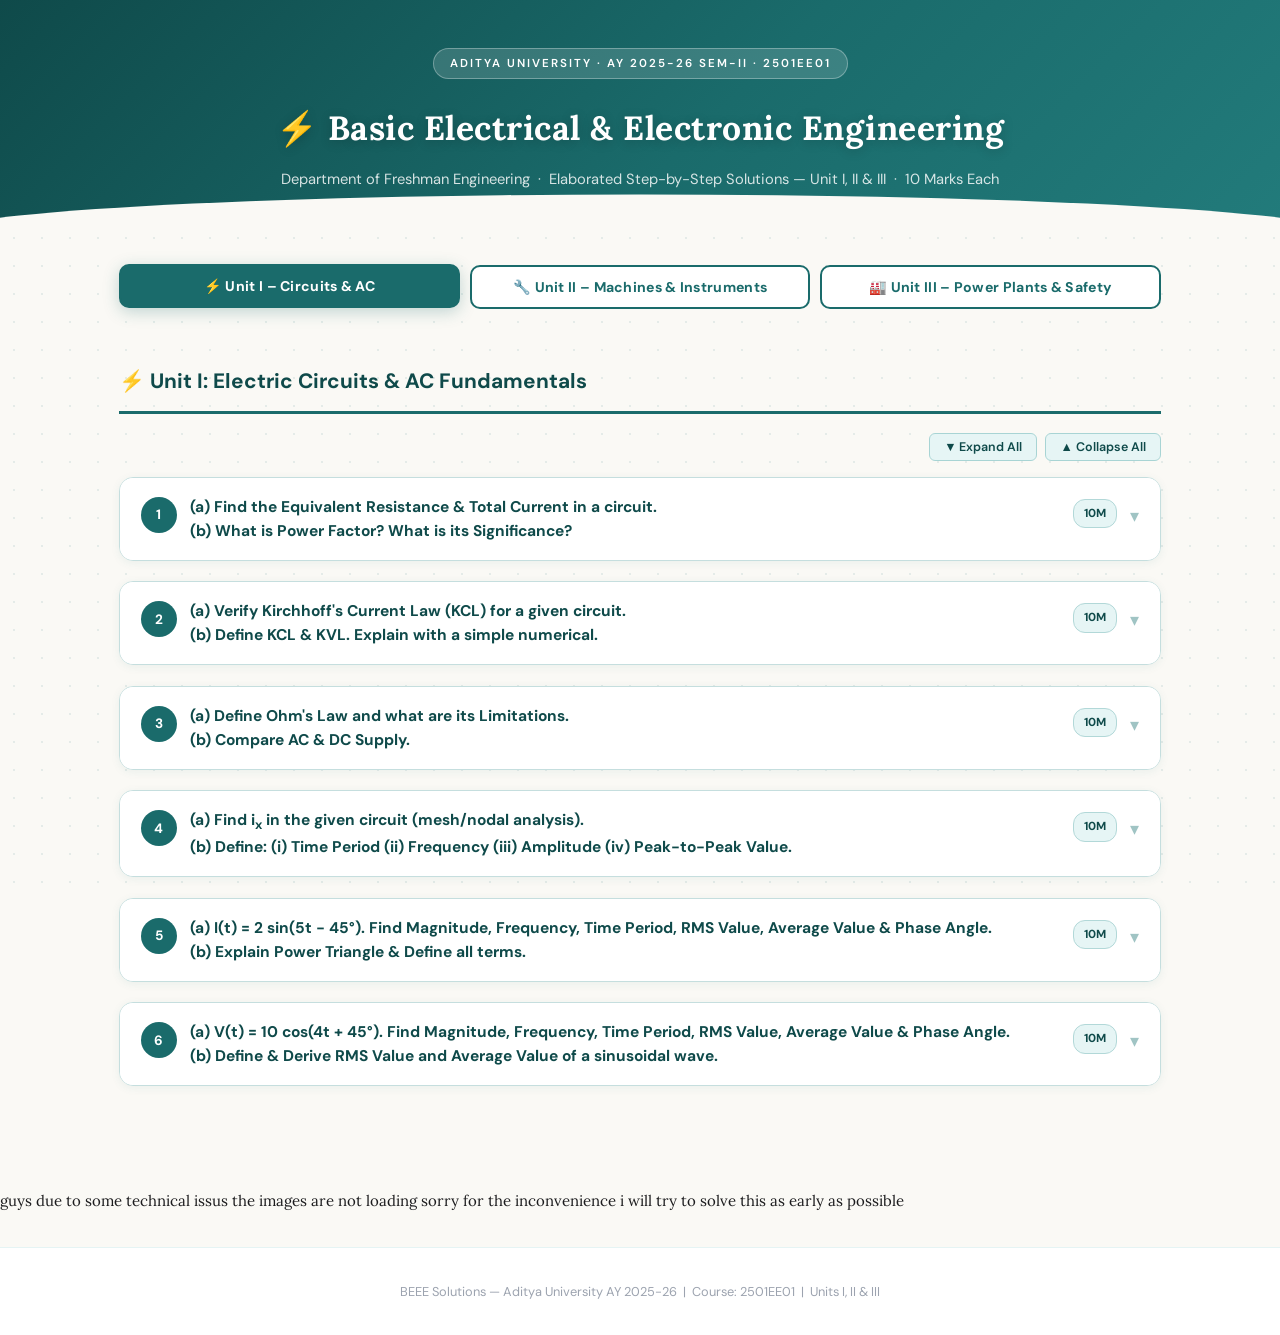
==== commit 87eed2fe: "Update print statement from 'Hello' to 'Goodbye'" ====
--- a/beee.html
+++ b/beee.html
@@ -1757,7 +1757,9 @@
 
 </div><!-- end u3 -->
 </div><!-- container -->
-
+<p style=text-align: center; font-size: 1em; margin-top: 20px;font-family: 'Segoe UI', Tahoma, Geneva, Verdana, sans-serif;">
+  guys due to some technical issus the images are not loading sorry for the inconvenience i will try to solve this as early as possible
+</p>
 <footer style="text-align:center;padding:2rem;color:#9ca3af;font-family:'DM Sans',sans-serif;font-size:.8rem;border-top:1px solid #e5f4f4;margin-top:2rem;background:#fff;position:relative;z-index:1;">
   BEEE Solutions — Aditya University AY 2025-26 &nbsp;|&nbsp; Course: 2501EE01 &nbsp;|&nbsp; Units I, II &amp; III
 </footer>
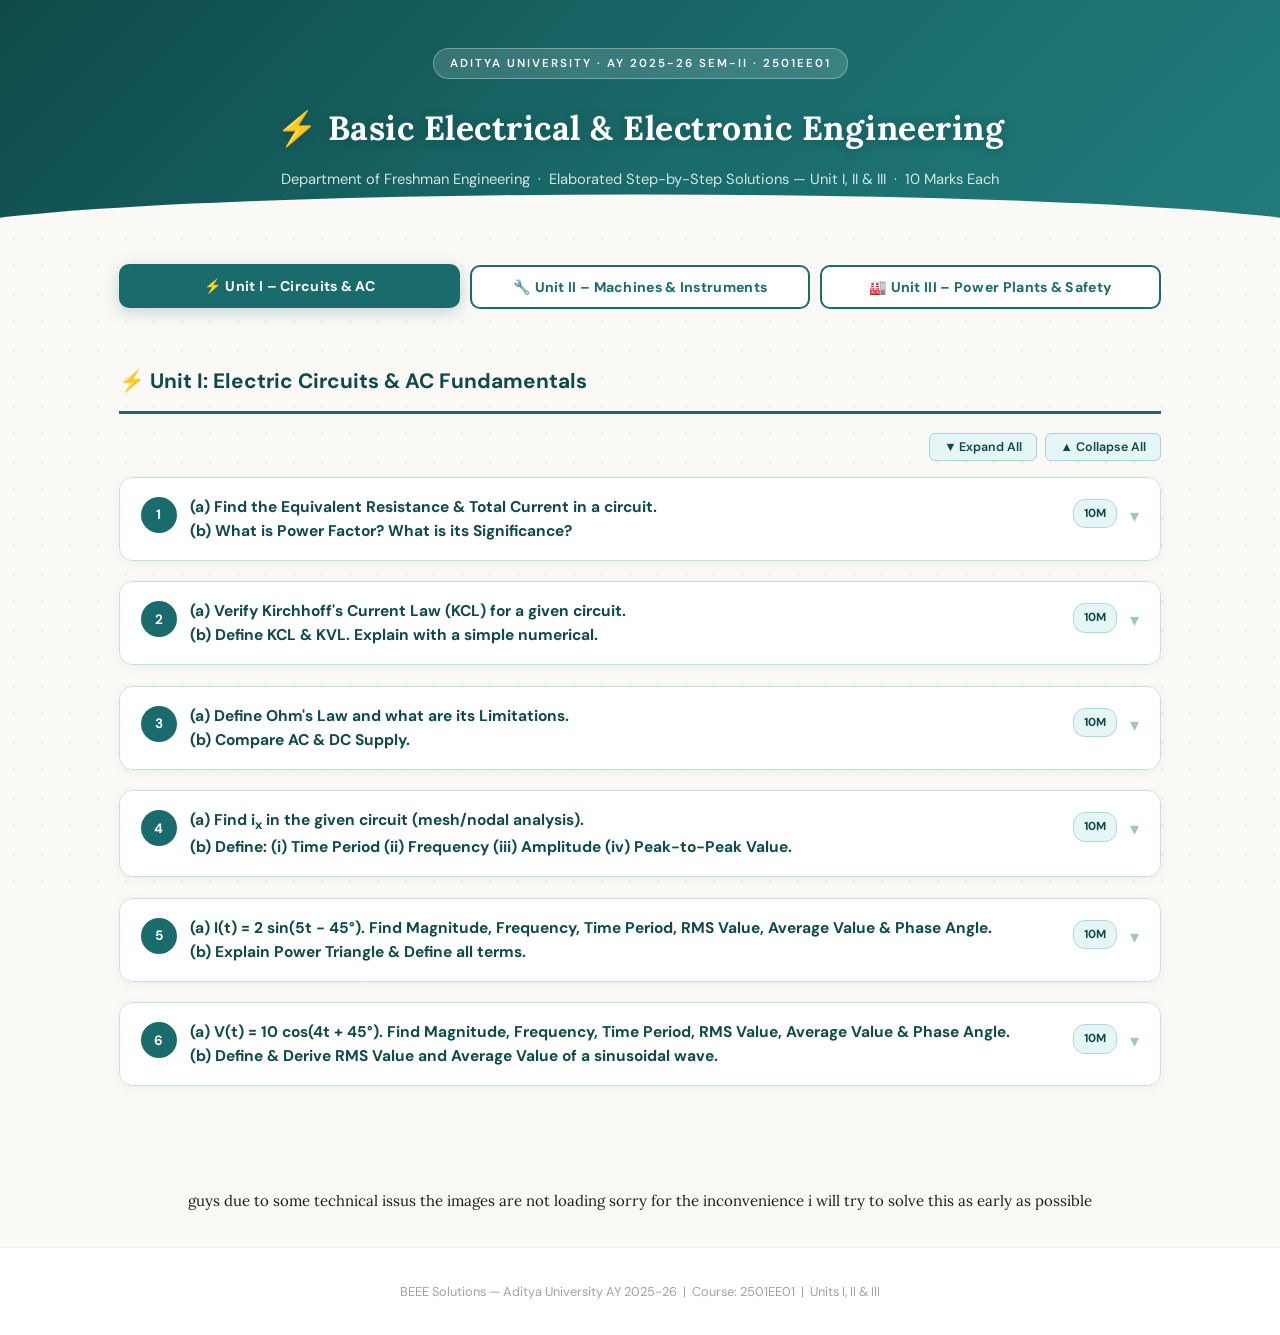
==== commit f91f8ed3: "Update beee.html" ====
--- a/beee.html
+++ b/beee.html
@@ -1757,7 +1757,7 @@
 
 </div><!-- end u3 -->
 </div><!-- container -->
-<p style=text-align: center; font-size: 1em; margin-top: 20px;font-family: 'Segoe UI', Tahoma, Geneva, Verdana, sans-serif;">
+<p align =center style=text-align: center; font-size: 1em; margin-top: 20px;font-family: 'Segoe UI', Tahoma, Geneva, Verdana, sans-serif;">
   guys due to some technical issus the images are not loading sorry for the inconvenience i will try to solve this as early as possible
 </p>
 <footer style="text-align:center;padding:2rem;color:#9ca3af;font-family:'DM Sans',sans-serif;font-size:.8rem;border-top:1px solid #e5f4f4;margin-top:2rem;background:#fff;position:relative;z-index:1;">
